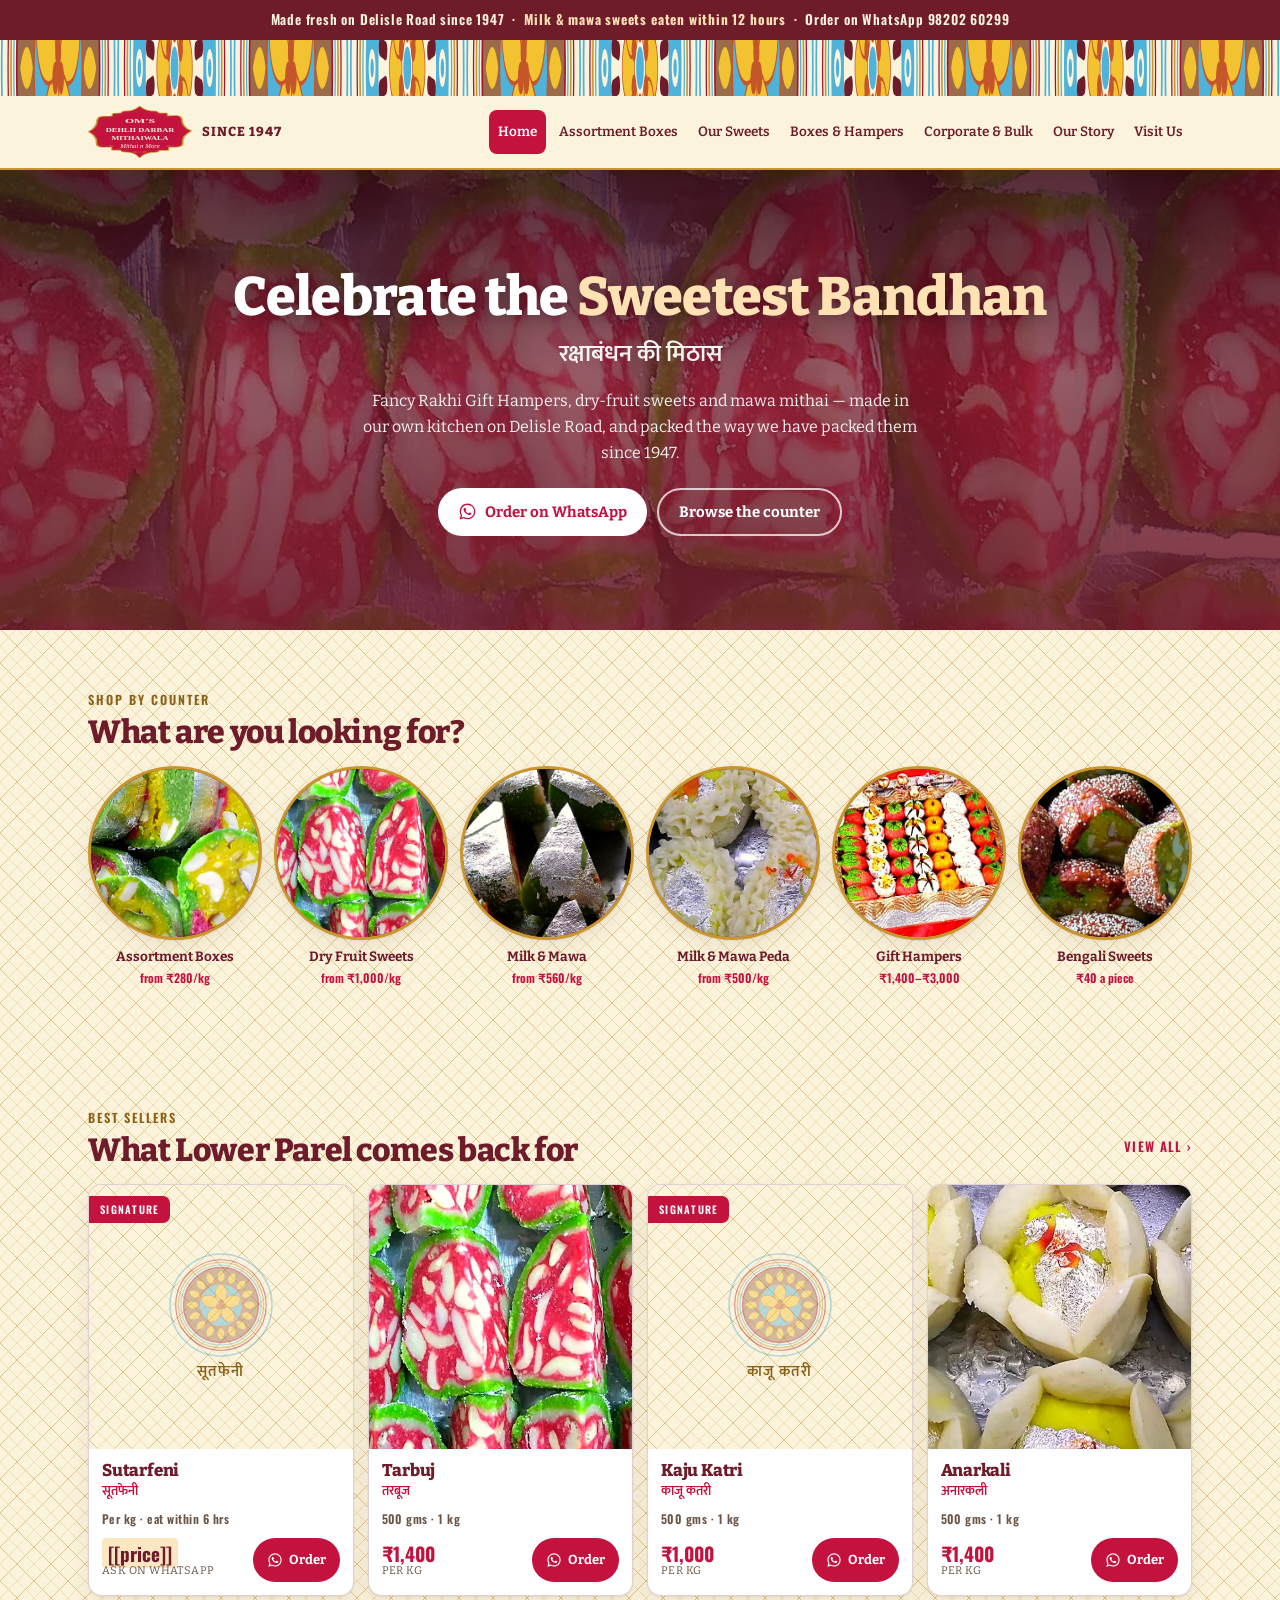
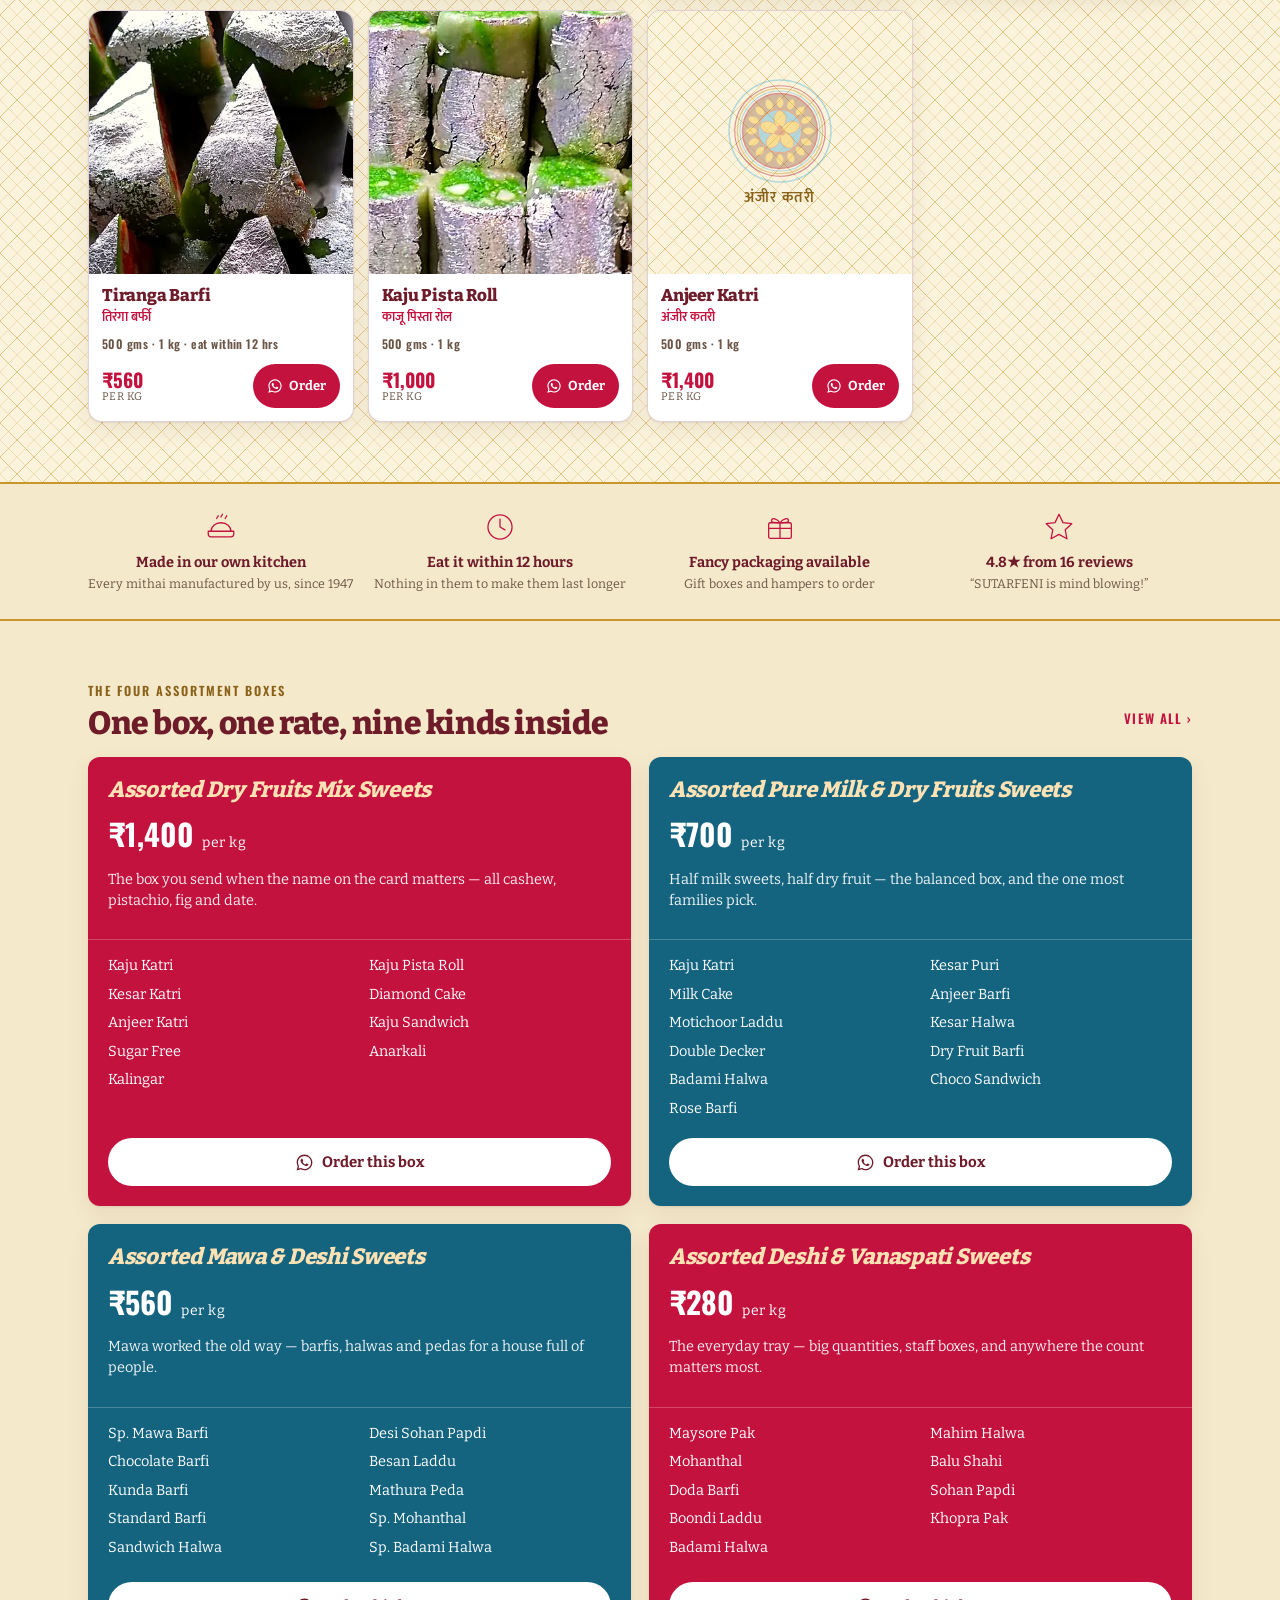
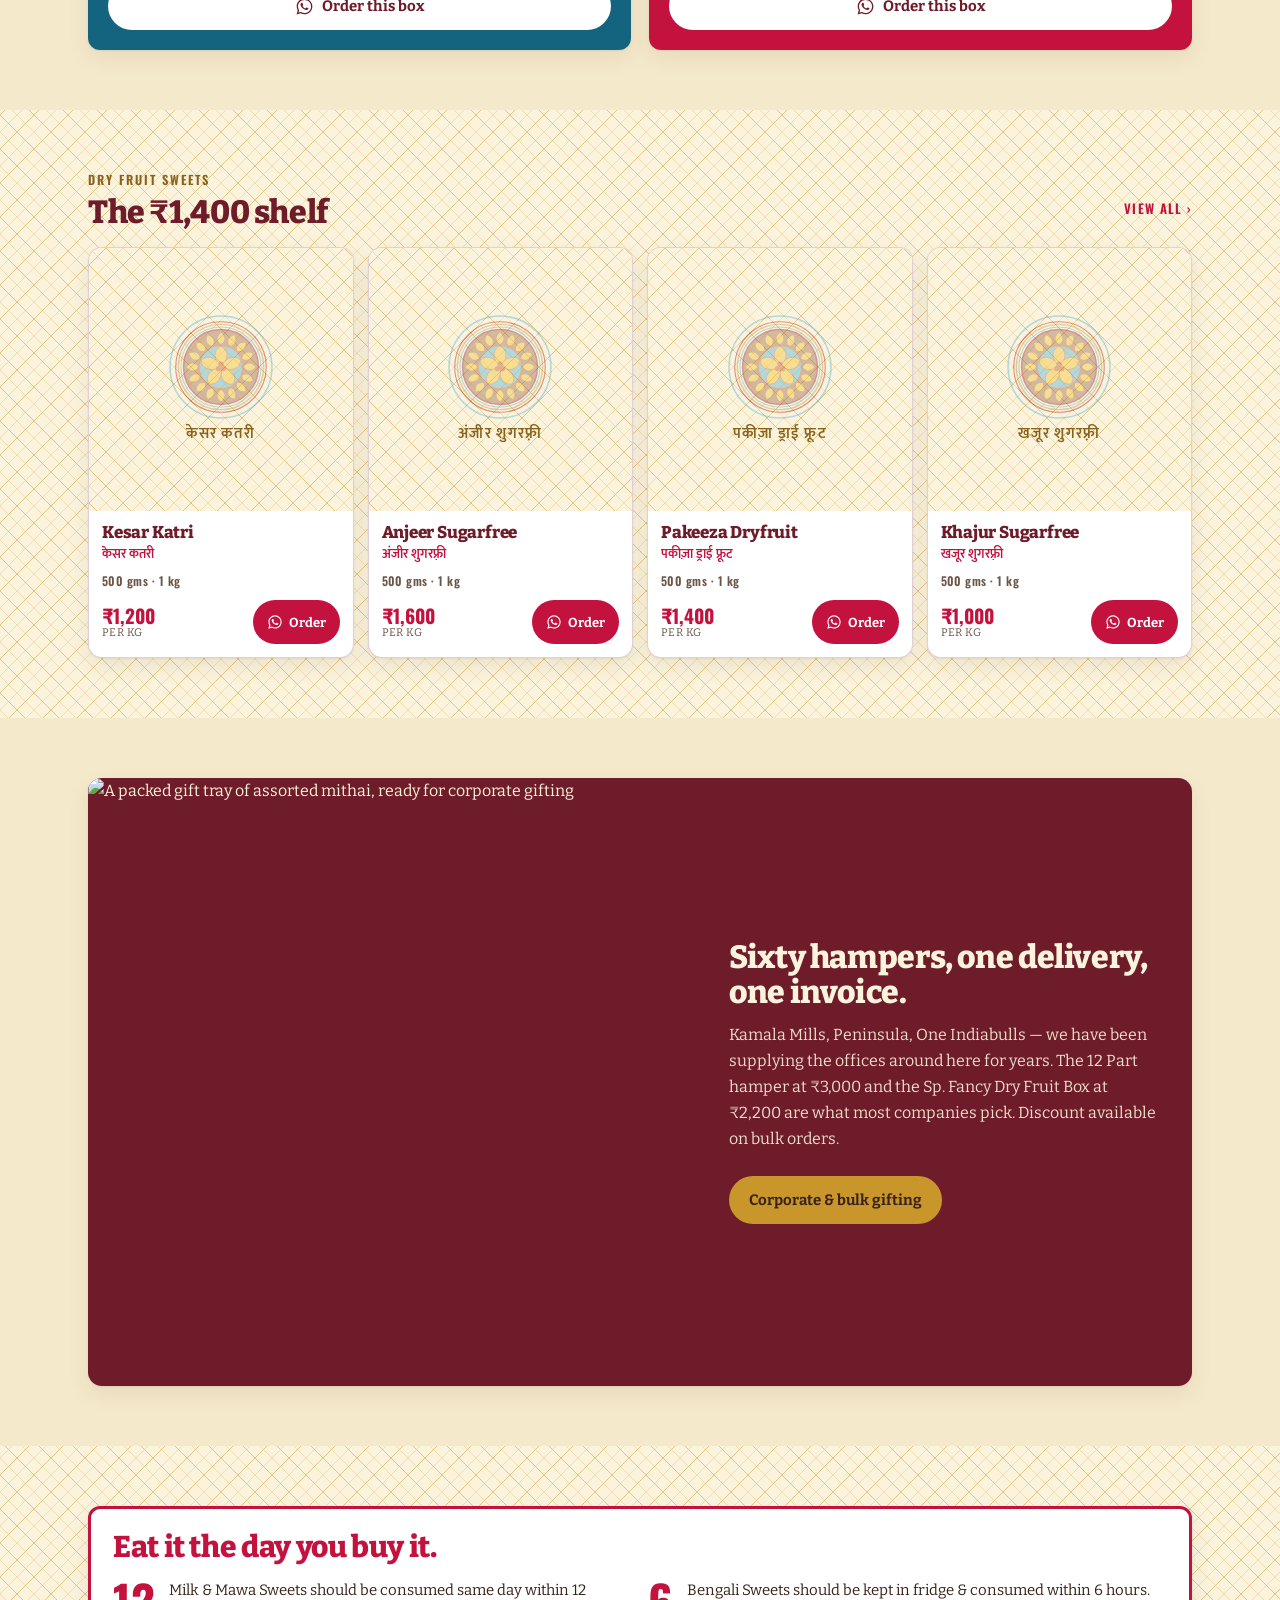
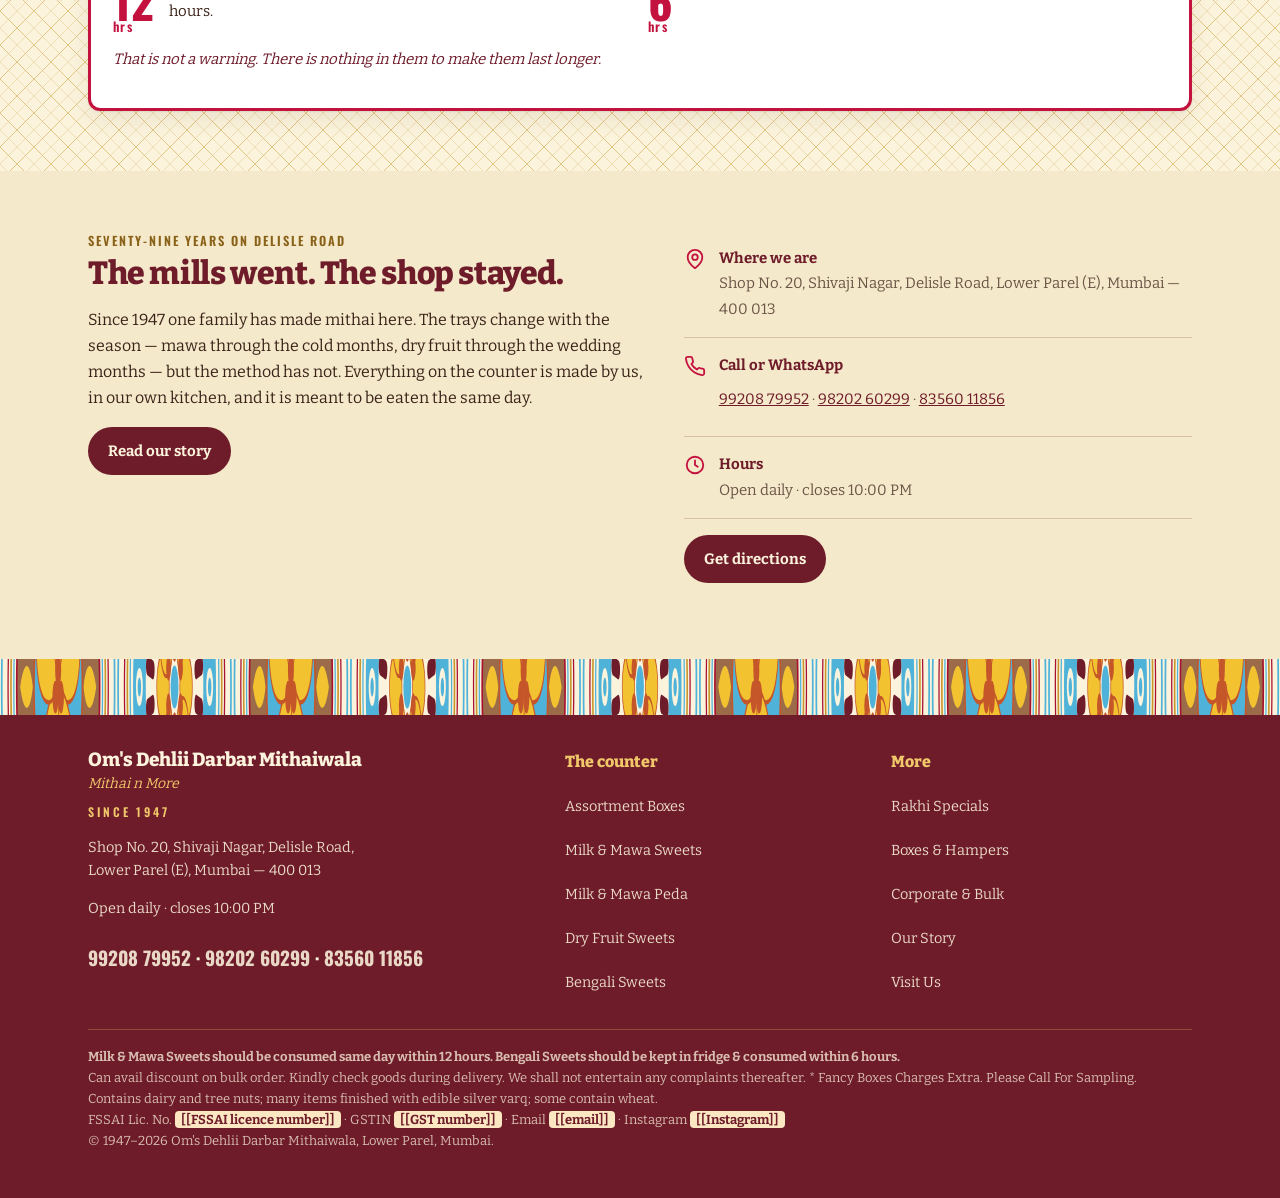
==== index.html @ e4f5b5af "Initial commit" ====
<!DOCTYPE html>
<html lang="en">
<head>
<meta charset="utf-8">
<meta name="viewport" content="width=device-width, initial-scale=1">
<title>Mithai shop in Lower Parel, Mumbai — Om's Dehlii Darbar Mithaiwala, since 1947</title>
<meta name="description" content="Family mithai shop on Delisle Road, Lower Parel since 1947. Dry fruit, milk, bengali and mawa mithais made in-house. Rakhi hampers ₹1,400–₹3,000 and corporate gifting. Order on WhatsApp.">
<link rel="canonical" href="https://REPLACE-WITH-YOUR-DOMAIN/">
<meta name="theme-color" content="#C4123F">
<meta property="og:type" content="website">
<meta property="og:site_name" content="Om's Dehlii Darbar Mithaiwala">
<meta property="og:title" content="Mithai shop in Lower Parel, Mumbai — Om's Dehlii Darbar Mithaiwala, since 1947">
<meta property="og:description" content="Family mithai shop on Delisle Road, Lower Parel since 1947. Dry fruit, milk, bengali and mawa mithais made in-house. Rakhi hampers ₹1,400–₹3,000 and corporate gifting. Order on WhatsApp.">
<meta property="og:url" content="https://REPLACE-WITH-YOUR-DOMAIN/">
<meta property="og:image" content="https://REPLACE-WITH-YOUR-DOMAIN/assets/img/linkcard.jpg">
<meta property="og:image:width" content="1200"><meta property="og:image:height" content="630">
<meta property="og:locale" content="en_IN">
<meta name="twitter:card" content="summary_large_image">
<link rel="preload" as="image" fetchpriority="high" imagesizes="100vw"
 imagesrcset="assets/img/hero-wide-700.webp 700w, assets/img/hero-wide-1000.webp 1000w, assets/img/hero-wide-1400.webp 1400w" href="assets/img/hero-wide-700.webp" type="image/webp">
<link rel="preload" href="assets/fonts/bitter-800.woff2" as="font" type="font/woff2" crossorigin>
<link rel="preload" href="assets/fonts/bitter-400.woff2" as="font" type="font/woff2" crossorigin>
<link rel="preload" href="assets/fonts/oswald-700.woff2" as="font" type="font/woff2" crossorigin>
<link rel="stylesheet" href="assets/css/site.css">
<script src="assets/js/products.js" defer></script>
<script src="assets/js/site.js" defer></script>
<link rel="icon" href="assets/img/logo.svg" type="image/svg+xml">
<script type="application/ld+json">{"@context":"https://schema.org","@type":["Bakery","LocalBusiness","Store"],"name":"Om's Dehlii Darbar Mithaiwala","alternateName":["Om's Dehlii Darbar Mithaiwala","Oms Dehlii Darbar Mithaiwala"],"slogan":"Mithai n More","description":"All varieties of dry fruit, milk, bengali and mawa mithais manufactured by us. We cater to all orders for retail and corporate. Also available all types of dry fruits and farsans and chocolates. Fancy packaging available.","foundingDate":"1947","url":"https://REPLACE-WITH-YOUR-DOMAIN/","telephone":["+919920879952","+919820260299","+918356011856"],"priceRange":"₹₹","currenciesAccepted":"INR","paymentAccepted":"Cash, UPI","servesCuisine":"Indian sweets","address":{"@type":"PostalAddress","streetAddress":"Shop No. 20, Shivaji Nagar, Delisle Road","addressLocality":"Lower Parel (E), Mumbai","addressRegion":"Maharashtra","postalCode":"400013","addressCountry":"IN"},"openingHoursSpecification":[{"@type":"OpeningHoursSpecification","dayOfWeek":["Monday","Tuesday","Wednesday","Thursday","Friday","Saturday","Sunday"],"closes":"22:00"}],"aggregateRating":{"@type":"AggregateRating","ratingValue":"4.8","reviewCount":"16","bestRating":"5"},"hasMap":"https://maps.google.com/?q=Om%27s%20Dehlii%20Darbar%20Mithaiwala%2C%20Shop%20No.%2020%2C%20Shivaji%20Nagar%2C%20Delisle%20Road%2C%20Lower%20Parel%20%28E%29%2C%20Mumbai%20400013"}</script>
</head>
<body>
<a class="skip" href="#main">Skip to content</a>
<div class="announce">Made fresh on Delisle Road since 1947 &nbsp;·&nbsp; <b>Milk &amp; mawa sweets eaten within 12 hours</b> &nbsp;·&nbsp; Order on WhatsApp 98202 60299</div>
<div class="season" id="season-banner" role="region" aria-label="Rakhi season notice"><div class="season-in"><span>Fancy Rakhi Gift Hampers are ready — ₹1,400 to ₹3,000.</span><a href="rakhi.html">See the hampers</a><button class="x" type="button" aria-label="Dismiss this notice">&times;</button></div></div>
<img class="mandala" src="assets/img/mandala.svg" alt="" width="1100" height="56" aria-hidden="true">
<header class="hdr">
  <div class="hdr-in">
    <a class="brand" href="index.html">
      <img src="assets/img/logo.svg" width="104" height="52" alt="Om's Dehlii Darbar Mithaiwala — Mithai n More">
      <span class="since">Since 1947</span>
    </a>
    <button class="navbtn" id="navbtn" aria-expanded="false" aria-controls="nav">Menu</button>
    <nav class="nav" id="nav" aria-label="Main"><ul><li><a href="index.html">Home</a></li><li><a href="rakhi.html" data-season-only>Rakhi Specials</a></li><li><a href="assortments.html">Assortment Boxes</a></li><li><a href="sweets.html">Our Sweets</a></li><li><a href="boxes.html">Boxes &amp; Hampers</a></li><li><a href="corporate.html">Corporate &amp; Bulk</a></li><li><a href="story.html">Our Story</a></li><li><a href="visit.html">Visit Us</a></li></ul></nav>
  </div>
</header>
<main id="main">

<section class="banner">
  <div class="bimg">
    <picture><source type="image/webp" sizes="100vw"
      srcset="assets/img/hero-wide-700.webp 700w, assets/img/hero-wide-1000.webp 1000w, assets/img/hero-wide-1400.webp 1400w">
    <img src="assets/img/hero-wide-700.jpg" sizes="100vw"
         srcset="assets/img/hero-wide-700.jpg 700w, assets/img/hero-wide-1000.jpg 1000w, assets/img/hero-wide-1400.jpg 1400w"
         width="1400" height="650" fetchpriority="high" decoding="async"
         alt="Tarbuj — dry-fruit sweet cut like a watermelon slice, green rind and rose-red centre set with almond slivers"></picture>
  </div>
  <div class="bin">
    <p class="eyebrow" data-season-only>Rakshabandhan &middot; 28 August 2026</p>
    <h1>Celebrate the <em>Sweetest Bandhan</em></h1>
    <p class="dv">रक्षाबंधन की मिठास</p>
    <p>Fancy Rakhi Gift Hampers, dry-fruit sweets and mawa mithai — made in our own kitchen
       on Delisle Road, and packed the way we have packed them since 1947.</p>
    <div class="pricetag" data-season-only>Hampers ₹1,400 &nbsp;·&nbsp; ₹2,100 &nbsp;·&nbsp; ₹2,500 &nbsp;·&nbsp; ₹3,000</div>
    <div class="bcta">
      <a class="btn btn-wa" data-href="wa" href="#"><svg viewBox="0 0 24 24" fill="currentColor" aria-hidden="true"><path d="M12.04 2C6.58 2 2.13 6.45 2.13 11.91c0 1.75.46 3.45 1.32 4.95L2 22l5.25-1.38a9.9 9.9 0 0 0 4.79 1.22c5.46 0 9.9-4.45 9.9-9.91 0-2.65-1.03-5.14-2.9-7.01A9.82 9.82 0 0 0 12.04 2Zm0 18.15a8.2 8.2 0 0 1-4.2-1.15l-.3-.18-3.12.82.83-3.04-.2-.31a8.18 8.18 0 0 1-1.26-4.38c0-4.54 3.7-8.23 8.25-8.23 2.2 0 4.27.86 5.83 2.42a8.17 8.17 0 0 1 2.41 5.82c0 4.54-3.69 8.23-8.24 8.23Zm4.52-6.16c-.25-.12-1.47-.72-1.69-.81-.23-.08-.39-.12-.56.13-.16.24-.64.8-.78.97-.15.16-.29.18-.54.06-.25-.13-1.05-.39-2-1.23-.74-.66-1.24-1.47-1.38-1.72-.15-.25-.02-.38.11-.5.11-.11.25-.29.37-.44.12-.15.16-.25.25-.42.08-.16.04-.31-.02-.43-.06-.12-.56-1.34-.76-1.84-.2-.48-.4-.42-.56-.42h-.47c-.16 0-.43.06-.65.31-.22.25-.85.83-.85 2.03s.87 2.35.99 2.51c.12.16 1.71 2.61 4.15 3.66.58.25 1.03.4 1.39.51.58.19 1.11.16 1.53.1.47-.07 1.47-.6 1.67-1.18.21-.58.21-1.07.15-1.18-.06-.1-.22-.16-.47-.28Z"/></svg>Order on WhatsApp</a>
      <a class="btn btn-ghost" href="rakhi.html" data-season-only>See Rakhi hampers</a>
      <a class="btn btn-ghost" href="sweets.html">Browse the counter</a>
    </div>
  </div>
</section>

<section class="sec">
  <div class="wrap">
    <div class="rowhead"><div><div class="sub">Shop by counter</div><h2>What are you looking for?</h2></div></div>
    <div class="cats" id="cattiles"></div>
  </div>
</section>

<section class="sec tint" data-season-only>
  <div class="wrap">
    <div class="ribbon"><span>FANCY RAKHI GIFT HAMPERS &middot; 28 AUGUST 2026</span></div>
    <div data-hampers></div>
  </div>
</section>

<section class="sec">
  <div class="wrap">
    <div class="rowhead">
      <div><div class="sub">Best sellers</div><h2>What Lower Parel comes back for</h2></div>
      <a class="viewall" href="sweets.html">View all &rsaquo;</a>
    </div>
    <div class="pgrid" id="bestsellers"></div>
  </div>
</section>

<section class="trustbar">
  <div class="tin">
    <div class="tb"><svg viewBox="0 0 48 48"><path d="M10 30c0-7 6-12 14-12s14 5 14 12"/><path d="M6 30h36v4a4 4 0 0 1-4 4H10a4 4 0 0 1-4-4z"/><path d="M18 12c0-2 2-2 2-4M24 10c0-2 2-2 2-4M30 12c0-2 2-2 2-4"/></svg>
      <b>Made in our own kitchen</b><span>Every mithai manufactured by us, since 1947</span></div>
    <div class="tb"><svg viewBox="0 0 48 48"><circle cx="24" cy="24" r="17"/><path d="M24 13v11l7 4"/></svg>
      <b>Eat it within 12 hours</b><span>Nothing in them to make them last longer</span></div>
    <div class="tb"><svg viewBox="0 0 48 48"><rect x="8" y="18" width="32" height="22" rx="2"/><path d="M8 26h32M24 18v22"/><path d="M24 18c-4-6-12-8-12-3 0 3 6 3 12 3zM24 18c4-6 12-8 12-3 0 3-6 3-12 3z"/></svg>
      <b>Fancy packaging available</b><span>Gift boxes and hampers to order</span></div>
    <div class="tb"><svg viewBox="0 0 48 48"><path d="M24 6l5.6 11.8 12.4 1.6-9.2 8.6 2.4 12.6L24 34.4 12.8 40.6l2.4-12.6L6 19.4l12.4-1.6z"/></svg>
      <b>4.8&#9733; from 16 reviews</b><span>&ldquo;SUTARFENI is mind blowing!&rdquo;</span></div>
  </div>
</section>

<section class="sec tint">
  <div class="wrap">
    <div class="rowhead">
      <div><div class="sub">The four assortment boxes</div><h2>One box, one rate, nine kinds inside</h2></div>
      <a class="viewall" href="assortments.html">View all &rsaquo;</a>
    </div>
    <div class="bands" data-bands></div>
  </div>
</section>

<section class="sec">
  <div class="wrap">
    <div class="rowhead">
      <div><div class="sub">Dry fruit sweets</div><h2>The ₹1,400 shelf</h2></div>
      <a class="viewall" href="sweets.html">View all &rsaquo;</a>
    </div>
    <div class="pgrid" id="row-dryfruit"></div>
  </div>
</section>

<section class="sec tint">
  <div class="wrap">
    <div class="promo">
      <div class="pimg"><picture><source type="image/webp" srcset="assets/img/assorted-hamper-800.webp">
        <img src="assets/img/assorted-hamper-800.jpg" width="800" height="800" loading="lazy" decoding="async"
             alt="A packed gift tray of assorted mithai, ready for corporate gifting"></picture></div>
      <div class="ptxt">
        <h2>Sixty hampers, one delivery, one invoice.</h2>
        <p>Kamala Mills, Peninsula, One Indiabulls — we have been supplying the offices around here for years.
           The 12 Part hamper at ₹3,000 and the Sp. Fancy Dry Fruit Box at ₹2,200 are what most companies pick.
           Discount available on bulk orders.</p>
        <a class="btn" href="corporate.html">Corporate &amp; bulk gifting</a>
      </div>
    </div>
  </div>
</section>

<section class="sec"><div class="wrap"><div class="fresh">
  <h2>Eat it the day you buy it.</h2>
  <div class="fg">
    <div class="fcard"><b>12<span>hrs</span></b><span>Milk &amp; Mawa Sweets should be consumed same day within 12 hours.</span></div>
    <div class="fcard"><b>6<span>hrs</span></b><span>Bengali Sweets should be kept in fridge &amp; consumed within 6 hours.</span></div>
  </div>
  <p class="fnote">That is not a warning. There is nothing in them to make them last longer.</p>
</div></div></section>

<section class="sec tint">
  <div class="wrap two">
    <div>
      <div class="rowhead"><div><div class="sub">Seventy-nine years on Delisle Road</div><h2>The mills went. The shop stayed.</h2></div></div>
      <p>Since 1947 one family has made mithai here. The trays change with the season — mawa through the cold
         months, dry fruit through the wedding months — but the method has not. Everything on the counter is
         made by us, in our own kitchen, and it is meant to be eaten the same day.</p>
      <p><a class="btn btn-solid" href="story.html">Read our story</a></p>
    </div>
    <div>
      <ul class="infolist">
        <li><svg viewBox="0 0 24 24" fill="none" stroke="currentColor" stroke-width="2" stroke-linecap="round" stroke-linejoin="round" aria-hidden="true"><path d="M20 10c0 6-8 12-8 12S4 16 4 10a8 8 0 1 1 16 0Z"/><circle cx="12" cy="10" r="3"/></svg><div><b>Where we are</b><span data-shop="shop-address"></span></div></li>
        <li><svg viewBox="0 0 24 24" fill="none" stroke="currentColor" stroke-width="2" stroke-linecap="round" stroke-linejoin="round" aria-hidden="true"><path d="M22 16.9v3a2 2 0 0 1-2.2 2 19.8 19.8 0 0 1-8.6-3.1 19.5 19.5 0 0 1-6-6A19.8 19.8 0 0 1 2.1 4.2 2 2 0 0 1 4.1 2h3a2 2 0 0 1 2 1.7c.1 1 .4 1.9.7 2.8a2 2 0 0 1-.5 2.1L8.1 9.9a16 16 0 0 0 6 6l1.3-1.3a2 2 0 0 1 2.1-.4c.9.3 1.8.6 2.8.7a2 2 0 0 1 1.7 2Z"/></svg><div><b>Call or WhatsApp</b><span data-phones></span></div></li>
        <li><svg viewBox="0 0 24 24" fill="none" stroke="currentColor" stroke-width="2" stroke-linecap="round" stroke-linejoin="round" aria-hidden="true"><circle cx="12" cy="12" r="9"/><path d="M12 7v5l3 2"/></svg><div><b>Hours</b><span data-shop="shop-hours"></span></div></li>
      </ul>
      <p style="margin-top:16px"><a class="btn btn-solid" data-href="maps" href="#" rel="noopener">Get directions</a></p>
    </div>
  </div>
</section>

</main>
<img class="mandala" src="assets/img/mandala.svg" alt="" width="1100" height="56" aria-hidden="true">
<footer class="ftr">
  <div class="wrap inner">
    <div class="cols">
      <div>
        <div class="lock">Om's Dehlii Darbar Mithaiwala</div>
        <div class="tag">Mithai n More</div>
        <div class="since">Since 1947</div>
        <p style="margin-top:14px">Shop No. 20, Shivaji Nagar, Delisle Road,<br>Lower Parel (E), Mumbai — 400 013</p>
        <p>Open daily · closes 10:00 PM</p>
        <div class="nums" data-phones></div>
      </div>
      <div>
        <h4>The counter</h4>
        <ul>
          <li><a href="assortments.html">Assortment Boxes</a></li>
          <li><a href="sweets.html">Milk &amp; Mawa Sweets</a></li>
          <li><a href="sweets.html">Milk &amp; Mawa Peda</a></li>
          <li><a href="sweets.html">Dry Fruit Sweets</a></li>
          <li><a href="sweets.html">Bengali Sweets</a></li>
        </ul>
      </div>
      <div>
        <h4>More</h4>
        <ul>
          <li><a href="rakhi.html">Rakhi Specials</a></li>
          <li><a href="boxes.html">Boxes &amp; Hampers</a></li>
          <li><a href="corporate.html">Corporate &amp; Bulk</a></li>
          <li><a href="story.html">Our Story</a></li>
          <li><a href="visit.html">Visit Us</a></li>
        </ul>
      </div>
    </div>
    <p class="fine">
      <b>Milk &amp; Mawa Sweets should be consumed same day within 12 hours. Bengali Sweets should be kept in
      fridge &amp; consumed within 6 hours.</b><br>
      Can avail discount on bulk order. Kindly check goods during delivery. We shall not entertain any complaints
      thereafter. * Fancy Boxes Charges Extra. Please Call For Sampling.<br>
      Contains dairy and tree nuts; many items finished with edible silver varq; some contain wheat.<br>
      FSSAI Lic. No. <span data-ph="fssai"></span> · GSTIN <span data-ph="gst"></span> ·
      Email <span data-ph="email"></span> · Instagram <span data-ph="instagram"></span><br>
      © 1947–2026 Om's Dehlii Darbar Mithaiwala, Lower Parel, Mumbai.
    </p>
  </div>
</footer>
<nav class="actionbar" aria-label="Quick actions">
  <a class="wa" data-href="wa" href="#"><svg viewBox="0 0 24 24" fill="currentColor" aria-hidden="true"><path d="M12.04 2C6.58 2 2.13 6.45 2.13 11.91c0 1.75.46 3.45 1.32 4.95L2 22l5.25-1.38a9.9 9.9 0 0 0 4.79 1.22c5.46 0 9.9-4.45 9.9-9.91 0-2.65-1.03-5.14-2.9-7.01A9.82 9.82 0 0 0 12.04 2Zm0 18.15a8.2 8.2 0 0 1-4.2-1.15l-.3-.18-3.12.82.83-3.04-.2-.31a8.18 8.18 0 0 1-1.26-4.38c0-4.54 3.7-8.23 8.25-8.23 2.2 0 4.27.86 5.83 2.42a8.17 8.17 0 0 1 2.41 5.82c0 4.54-3.69 8.23-8.24 8.23Zm4.52-6.16c-.25-.12-1.47-.72-1.69-.81-.23-.08-.39-.12-.56.13-.16.24-.64.8-.78.97-.15.16-.29.18-.54.06-.25-.13-1.05-.39-2-1.23-.74-.66-1.24-1.47-1.38-1.72-.15-.25-.02-.38.11-.5.11-.11.25-.29.37-.44.12-.15.16-.25.25-.42.08-.16.04-.31-.02-.43-.06-.12-.56-1.34-.76-1.84-.2-.48-.4-.42-.56-.42h-.47c-.16 0-.43.06-.65.31-.22.25-.85.83-.85 2.03s.87 2.35.99 2.51c.12.16 1.71 2.61 4.15 3.66.58.25 1.03.4 1.39.51.58.19 1.11.16 1.53.1.47-.07 1.47-.6 1.67-1.18.21-.58.21-1.07.15-1.18-.06-.1-.22-.16-.47-.28Z"/></svg>WhatsApp</a>
  <a data-href="tel" href="#"><svg viewBox="0 0 24 24" fill="none" stroke="currentColor" stroke-width="2" stroke-linecap="round" stroke-linejoin="round" aria-hidden="true"><path d="M22 16.9v3a2 2 0 0 1-2.2 2 19.8 19.8 0 0 1-8.6-3.1 19.5 19.5 0 0 1-6-6A19.8 19.8 0 0 1 2.1 4.2 2 2 0 0 1 4.1 2h3a2 2 0 0 1 2 1.7c.1 1 .4 1.9.7 2.8a2 2 0 0 1-.5 2.1L8.1 9.9a16 16 0 0 0 6 6l1.3-1.3a2 2 0 0 1 2.1-.4c.9.3 1.8.6 2.8.7a2 2 0 0 1 1.7 2Z"/></svg>Call</a>
  <a data-href="maps" href="#" rel="noopener"><svg viewBox="0 0 24 24" fill="none" stroke="currentColor" stroke-width="2" stroke-linecap="round" stroke-linejoin="round" aria-hidden="true"><path d="M20 10c0 6-8 12-8 12S4 16 4 10a8 8 0 1 1 16 0Z"/><circle cx="12" cy="10" r="3"/></svg>Directions</a>
</nav>
</body>
</html>
---- assets/css/site.css ----
/* ==========================================================================
   OM'S DEHLII DARBAR MITHAIWALA — site styles
   Same system as the printed menu: mandala band, crimson/teal blocks, olive
   price column, orange ribbon, cream canvas with a gold diamond lattice.

   COLOUR NOTE. The printed menu's colours do not all clear WCAG AA on screen.
   Four are darkened here, and only here. Measured against cream #FBF3DC:
       teal   #1B7FA8 -> #146480   was 4.08:1, now 5.99:1
       olive  #7E7233 -> #6E632C   was 4.37:1, now 5.44:1  (gradient foot #4F471E, 8.42:1)
       orange #E8622A -> #B34518   was 3.05:1, now 5.01:1
       gold   #C9962C is never used behind cream text (2.40:1). It is ornament
              only; gold-coloured TEXT on cream uses --gold-ink #8A6119 (4.83:1).
   ========================================================================== */

/* ---------- FONTS (self-hosted; -x files are latin-ext, which carry ₹) ---------- */
@font-face{font-family:'Bitter';src:url(../fonts/bitter-400.woff2) format('woff2');font-weight:400;font-display:swap;
  unicode-range:U+0000-00FF,U+0131,U+0152-0153,U+02BB-02BC,U+02C6,U+02DA,U+02DC,U+2000-206F,U+2074,U+20AC,U+2122,U+2212}
@font-face{font-family:'Bitter';src:url(../fonts/bitter-600.woff2) format('woff2');font-weight:600;font-display:swap;
  unicode-range:U+0000-00FF,U+0131,U+0152-0153,U+02BB-02BC,U+02C6,U+02DA,U+02DC,U+2000-206F,U+2074,U+20AC,U+2122,U+2212}
@font-face{font-family:'Bitter';src:url(../fonts/bitter-700.woff2) format('woff2');font-weight:700;font-display:swap;
  unicode-range:U+0000-00FF,U+0131,U+0152-0153,U+02BB-02BC,U+02C6,U+02DA,U+02DC,U+2000-206F,U+2074,U+20AC,U+2122,U+2212}
@font-face{font-family:'Bitter';src:url(../fonts/bitter-800.woff2) format('woff2');font-weight:800;font-display:swap;
  unicode-range:U+0000-00FF,U+0131,U+0152-0153,U+02BB-02BC,U+02C6,U+02DA,U+02DC,U+2000-206F,U+2074,U+20AC,U+2122,U+2212}
@font-face{font-family:'Bitter';src:url(../fonts/bitter-x400.woff2) format('woff2');font-weight:400;font-display:swap;
  unicode-range:U+0100-02BA,U+1E00-1E9F,U+20A0-20C0,U+2C60-2C7F,U+A720-A7FF}
@font-face{font-family:'Bitter';src:url(../fonts/bitter-x700.woff2) format('woff2');font-weight:700;font-display:swap;
  unicode-range:U+0100-02BA,U+1E00-1E9F,U+20A0-20C0,U+2C60-2C7F,U+A720-A7FF}
@font-face{font-family:'Bitter';src:url(../fonts/bitter-x800.woff2) format('woff2');font-weight:800;font-display:swap;
  unicode-range:U+0100-02BA,U+1E00-1E9F,U+20A0-20C0,U+2C60-2C7F,U+A720-A7FF}
@font-face{font-family:'Oswald';src:url(../fonts/oswald-600.woff2) format('woff2');font-weight:600;font-display:swap;
  unicode-range:U+0000-00FF,U+2000-206F}
@font-face{font-family:'Oswald';src:url(../fonts/oswald-700.woff2) format('woff2');font-weight:700;font-display:swap;
  unicode-range:U+0000-00FF,U+2000-206F}
@font-face{font-family:'Oswald';src:url(../fonts/oswald-x700.woff2) format('woff2');font-weight:700;font-display:swap;
  unicode-range:U+0100-02BA,U+1E00-1E9F,U+20A0-20C0,U+2C60-2C7F,U+A720-A7FF}
@font-face{font-family:'Mukta';src:url(../fonts/mukta-dev-600.woff2) format('woff2');font-weight:600;font-display:swap;
  unicode-range:U+0900-097F,U+1CD0-1CF9,U+200C-200D,U+20A8,U+20B9,U+25CC,U+A830-A839,U+A8E0-A8FF}
@font-face{font-family:'Mukta';src:url(../fonts/mukta-lat-600.woff2) format('woff2');font-weight:600;font-display:swap;
  unicode-range:U+0000-00FF,U+2000-206F}

/* ---------- TOKENS ---------- */
:root{
  --crimson:#C4123F;      /* cream on this = 5.41:1 */
  --crimson-d:#A50E34;
  --teal:#146480;         /* darkened for screen — 5.99:1 */
  --olive:#6E632C;        /* darkened for screen — 5.44:1 */
  --olive2:#4F471E;       /* gradient foot      — 8.42:1 */
  --orange:#B34518;       /* darkened for screen — 5.01:1 */
  --orange-print:#E8622A; /* the true brand orange, ornament use only */
  --purple:#7A2E6E;       /* cream on this = 7.76:1 */
  --cream:#FBF3DC;
  --cream-2:#F5E9CB;
  --gold:#C9962C;         /* ORNAMENT ONLY — never behind cream text */
  --gold-ink:#8A6119;     /* gold-family text on cream — 4.83:1 */
  --maroon:#6E1B2A;       /* on cream = 10.23:1 */
  --ink:#3A2318;          /* body text on cream */
  --muted:#6B5647;
  --line:rgba(110,27,42,.20);
  --radius:12px;
  --shadow:0 1px 2px rgba(58,35,24,.07),0 8px 22px rgba(58,35,24,.08);
  --wrap:1140px;
  --bar:64px;
}

*,*::before,*::after{box-sizing:border-box}
html{-webkit-text-size-adjust:100%}
body{
  margin:0;color:var(--ink);
  background:var(--cream) url(../img/lattice.svg) repeat;background-size:34px 34px;
  font:400 16px/1.62 'Bitter',Georgia,'Times New Roman',serif;
  overflow-wrap:break-word;
}
img{max-width:100%;height:auto;display:block}
a{color:var(--maroon)}
h1,h2,h3{font-family:'Bitter',Georgia,serif;font-weight:800;line-height:1.1;margin:0;letter-spacing:-.012em}
p{margin:0 0 1em}
.dv{font-family:'Mukta',sans-serif;font-weight:600}
.cond{font-family:'Oswald',sans-serif;font-weight:700;letter-spacing:.01em}
.wrap{width:100%;max-width:var(--wrap);margin:0 auto;padding:0 18px}
.sr-only{position:absolute;width:1px;height:1px;padding:0;margin:-1px;overflow:hidden;clip:rect(0 0 0 0);white-space:nowrap;border:0}
:focus-visible{outline:3px solid var(--gold-ink);outline-offset:3px;border-radius:4px}
.skip{position:absolute;left:-9999px;top:0;background:var(--crimson);color:#fff;padding:12px 18px;z-index:300}
.skip:focus{left:8px;top:8px}

/* ---------- MANDALA BAND — the shop's signature element ---------- */
.mandala{display:block;width:100%;height:38px;object-fit:cover;object-position:center}
.mandala.tall{height:58px}

/* ---------- HEADER ---------- */
.hdr{background:var(--cream);border-bottom:2px solid var(--gold);position:relative;z-index:60}
.hdr a{text-decoration:none}
.hdr-in{display:flex;align-items:center;justify-content:space-between;gap:14px;padding:10px 18px;max-width:var(--wrap);margin:0 auto}
.brand{display:flex;align-items:center;gap:10px;min-width:0;min-height:44px}
.brand img{width:104px;height:52px;flex:0 0 104px}
@media (min-width:900px) and (max-width:1180px){.brand img{width:84px;height:42px;flex:0 0 84px}.brand .since{font-size:11px}}
.brand .since{font-family:'Bitter',serif;font-weight:800;font-size:13px;color:var(--maroon);
  letter-spacing:.08em;text-transform:uppercase;white-space:nowrap}
.navbtn{background:var(--crimson);border:0;color:#fff;border-radius:9px;min-width:44px;min-height:44px;
  display:inline-flex;align-items:center;justify-content:center;padding:0 14px;cursor:pointer;
  font:700 12px/1 'Oswald',sans-serif;letter-spacing:.14em;text-transform:uppercase}
.nav{display:none;background:var(--maroon)}
.nav.open{display:block}
.nav ul{list-style:none;margin:0 auto;padding:4px 0 10px;max-width:var(--wrap)}
.nav a{display:block;padding:13px 18px;font-weight:600;font-size:15px;color:var(--cream);
  border-bottom:1px solid rgba(251,243,220,.10)}
.nav a[aria-current="page"]{color:#F0C86A}

/* ---------- SEASON BANNER ---------- */
.season{background:var(--crimson);color:#fff;font-size:14.5px;position:relative;z-index:55}
.season-in{display:flex;align-items:center;gap:4px 12px;padding:4px 46px 4px 18px;max-width:var(--wrap);
  margin:0 auto;flex-wrap:wrap;min-height:52px}
.season a{color:#FFE2B4;font-weight:700;text-decoration:underline;text-underline-offset:3px;
  display:inline-flex;align-items:center;min-height:44px}      /* #FFE2B4 on crimson = 5.03:1 */
.season .x{position:absolute;right:6px;top:50%;transform:translateY(-50%);background:none;border:0;
  color:#fff;width:44px;height:44px;font-size:22px;cursor:pointer;border-radius:8px;line-height:1}

/* ---------- BUTTONS ---------- */
.btn{display:inline-flex;align-items:center;justify-content:center;gap:8px;min-height:48px;padding:12px 20px;
  border-radius:999px;font:700 15px/1.2 'Bitter',serif;text-decoration:none;border:0;cursor:pointer;text-align:center}
.btn svg{width:19px;height:19px;flex:0 0 19px}
.btn-wa{background:var(--crimson);color:#fff}            /* 6.86:1 */
.btn-wa:hover{background:var(--crimson-d)}
.btn-solid{background:var(--maroon);color:var(--cream)}  /* 10.23:1 */
.btn-ghost{background:transparent;color:var(--maroon);border:2px solid var(--maroon)}
.btn-block{display:flex;width:100%}

/* ---------- ORANGE RIBBON (arrow-ended, as printed) ---------- */
.ribbon{margin:0 0 22px;height:52px;display:flex;align-items:center}
.ribbon span{display:flex;align-items:center;height:52px;background:var(--orange);color:#fff;
  font-family:'Oswald',sans-serif;font-weight:700;font-size:clamp(13px,3.2vw,21px);letter-spacing:.04em;
  padding:0 30px 0 20px;width:100%;
  clip-path:polygon(0 0,calc(100% - 24px) 0,100% 50%,calc(100% - 24px) 100%,0 100%)}

/* ---------- HERO ---------- */
.hero{background:var(--crimson);color:#fff;padding:30px 0 34px;position:relative;overflow:hidden}
.hero::after{content:"";position:absolute;inset:0;background:url(../img/lattice-light.svg) repeat;
  background-size:34px 34px;opacity:.30;pointer-events:none}
.hero>*{position:relative;z-index:1}
.hero .eyebrow{font-family:'Oswald',sans-serif;font-size:12px;letter-spacing:.26em;text-transform:uppercase;
  color:#FFE2B4;font-weight:600}
.hero h1{font-size:clamp(29px,7.6vw,52px);color:#fff;margin:10px 0 0}
.hero h1 em{font-style:normal;color:#FFE2B4}
.hero .dv{font-size:clamp(17px,4.4vw,24px);color:rgba(255,255,255,.92);margin-top:8px}
.hero p{color:rgba(255,255,255,.93);margin-top:12px;font-size:16px;max-width:48ch}
.hero-cta{display:flex;flex-wrap:wrap;gap:10px;margin-top:20px}
.hero .btn-wa{background:#fff;color:var(--crimson)}
.hero .btn-ghost{color:#fff;border-color:rgba(255,255,255,.7)}
.hero-img{margin-top:22px;border-radius:var(--radius);overflow:hidden;border:3px solid var(--gold)}
/* the box exists before the file decodes, so nothing below it moves */
.hero-img picture{display:block;aspect-ratio:16/9}
.hero-img img{width:100%;height:100%;aspect-ratio:16/9;object-fit:cover}

/* ---------- SECTIONS ---------- */
.sec{padding:40px 0}
.sec-head{margin-bottom:20px}
.sec-head .eyebrow{font-family:'Oswald',sans-serif;font-size:12px;letter-spacing:.24em;text-transform:uppercase;
  color:var(--gold-ink);font-weight:600}
.sec-head h2{font-size:clamp(24px,5.6vw,36px);color:var(--maroon);margin-top:8px}
.sec-head .dv{color:var(--crimson);font-size:16px;margin-top:4px}
.sec-head p{color:var(--muted);margin-top:10px;max-width:62ch}
.sec.tint{background:var(--cream-2)}
.sec.dark{background:var(--maroon);color:var(--cream)}
.sec.dark h2,.sec.dark .sec-head h2{color:var(--cream)}
.sec.dark .sec-head .eyebrow{color:#F0C86A}
.sec.dark p{color:rgba(251,243,220,.88)}

/* ---------- CARDS ---------- */
.grid{display:grid;gap:16px;grid-template-columns:1fr}
.card{background:#fff;border:1px solid var(--line);border-radius:var(--radius);overflow:hidden;
  display:flex;flex-direction:column;box-shadow:var(--shadow)}
.card .ph{aspect-ratio:4/3;background:var(--maroon);position:relative;overflow:hidden}
.card .ph img{width:100%;height:100%;object-fit:cover}
.card .noimg{position:absolute;inset:0;display:flex;flex-direction:column;align-items:center;justify-content:center;
  gap:8px;color:#F0C86A;text-align:center;font-family:'Oswald',sans-serif;font-size:11px;letter-spacing:.14em;
  text-transform:uppercase;font-weight:600;padding:14px}
.card .noimg svg{width:28px;height:28px;opacity:.9}
.card .bd{padding:15px 15px 0;flex:1}
.card h3{font-size:19px;color:var(--maroon)}
.card .deva{font-family:'Mukta',sans-serif;font-weight:600;font-size:14px;color:var(--crimson);margin-top:2px}
.card .desc{font-size:14.5px;color:var(--muted);margin:9px 0 0;line-height:1.5}
.card .meta{display:flex;flex-wrap:wrap;gap:6px;margin-top:11px}
.chip{font-family:'Oswald',sans-serif;font-size:11px;letter-spacing:.05em;font-weight:600;text-transform:uppercase;
  padding:5px 9px;border-radius:999px;background:var(--cream-2);color:var(--maroon);border:1px solid var(--line)}
.chip.nuts{background:#F7E6CE;color:#7A4310;border-color:#E4C79B}   /* 5.66:1 */
.chip.dairy{background:#DCEAF0;color:#124E64;border-color:#B4D2DE}  /* 6.31:1 */
.chip.varq{background:#EDE7DA;color:#4F4634;border-color:#D5CBB4}   /* 7.72:1 */
.chip.wheat{background:#F0E8D3;color:#5A4A22;border-color:#D9CBA6}  /* 7.06:1 */
.chip.fresh{background:var(--crimson);color:#fff;border-color:var(--crimson)}
.card .foot{padding:13px 15px 15px;margin-top:12px;border-top:1px dashed var(--line);
  display:flex;align-items:center;justify-content:space-between;gap:10px;flex-wrap:wrap}
.price{font-family:'Oswald',sans-serif;font-weight:700;font-size:22px;color:var(--crimson);line-height:1.1}
.price .u{display:block;font-family:'Bitter',serif;font-weight:400;font-size:11.5px;letter-spacing:.06em;
  text-transform:uppercase;color:var(--muted);margin-top:3px}
.card .foot .btn{padding:11px 15px;font-size:14px;min-height:44px}
.flag{position:absolute;left:0;top:12px;background:var(--gold);color:#3A2318;font-family:'Oswald',sans-serif;
  font-size:11px;font-weight:600;letter-spacing:.12em;text-transform:uppercase;padding:6px 12px;
  border-radius:0 8px 8px 0;z-index:2}                             /* #3A2318 on gold = 7.19:1 */

/* ---------- ASSORTMENT BAND CARDS (crimson / teal, as the menu) ---------- */
.bands{display:grid;gap:18px;grid-template-columns:1fr}
.band{border-radius:var(--radius);overflow:hidden;color:#fff;box-shadow:var(--shadow);display:flex;flex-direction:column}
.band.c0,.band.c3{background:var(--crimson)}
.band.c1,.band.c2{background:var(--teal)}
.band .bh{padding:20px 20px 14px}
.band h3{font-size:22px;color:#FFE2B4;font-style:italic;line-height:1.15}
.band .bp{font-family:'Oswald',sans-serif;font-weight:700;font-size:30px;margin-top:8px;color:#fff}
.band .bp small{font-family:'Bitter',serif;font-weight:400;font-size:14px;letter-spacing:.04em}
.band .pitch{font-size:14.5px;color:rgba(255,255,255,.92);margin-top:10px;line-height:1.45}
.band ul{list-style:none;margin:0;padding:14px 20px 18px;columns:2;column-gap:18px;font-size:14.5px;
  border-top:1px solid rgba(255,255,255,.22);flex:1}
.band li{margin-bottom:5px;break-inside:avoid}
.band .act{padding:0 20px 20px}
.band .btn{background:#fff;color:var(--maroon)}

/* ---------- OLIVE PRICE COLUMN ---------- */
.olive{background:linear-gradient(180deg,var(--olive) 0%,var(--olive2) 100%);color:var(--cream);
  border-radius:120px 120px var(--radius) var(--radius);border:2px solid var(--gold);
  padding:78px 22px 26px;position:relative;margin-top:56px}
.olive .rose{position:absolute;left:50%;top:14px;transform:translateX(-50%);width:96px;height:96px;
  border-radius:50%;overflow:hidden;border:3px solid var(--gold)}
.olive .rose img{width:100%;height:100%;object-fit:cover}
.olive h3{color:#F0C86A;text-align:center;font-size:20px;font-style:italic;margin:22px 0 10px}
.olive h3:first-of-type{margin-top:0}
.row{display:flex;align-items:baseline;gap:.45em;padding:4px 0;font-size:15px}
.row .nm{flex:0 0 auto}
.row .dots{flex:1 1 auto;border-bottom:1px dotted currentColor;opacity:.45;transform:translateY(-.24em)}
.row .pr{flex:0 0 auto;font-family:'Oswald',sans-serif;font-weight:600;font-variant-numeric:tabular-nums}
.olive .row{color:var(--cream)}

/* ---------- LADDER (boxes & hampers) ---------- */
.ladder{background:#fff;border:1px solid var(--line);border-radius:var(--radius);overflow:hidden;box-shadow:var(--shadow)}
.ladder .lh{background:var(--crimson);color:var(--cream);font-weight:800;font-style:italic;font-size:20px;padding:14px 20px}
.ladder .lb{padding:8px 20px 18px;color:var(--maroon)}
.ladder .row{font-size:16px;font-weight:600;padding:9px 0;border-bottom:1px dotted var(--line);min-height:44px}
.ladder .row .pr{font-size:19px;color:var(--crimson)}
.ladder .row:last-child{border-bottom:0}
.ladder .lwt{flex:0 0 auto;font-weight:400;font-size:14px;color:var(--muted);margin-left:.5em}
.ladder .lact{padding:0 20px 18px}
.ladder .row .lbtn{margin-left:12px;padding:9px 14px;min-height:44px;font-size:13px;flex:0 0 auto}
@media (max-width:599px){
  /* icon-only order button — the label would push the row past a 360px screen */
  .ladder .row .lbtn{width:44px;padding:0;justify-content:center}
  .ladder .row .lbtn .btxt{display:none}
  .ladder .row .nm{min-width:0}
  .ladder .row .lwt{display:block;margin-left:0}
}
.extra{background:var(--gold);color:#3A2318;font-family:'Oswald',sans-serif;font-weight:600;font-size:13px;
  letter-spacing:.08em;text-transform:uppercase;padding:10px 20px;text-align:center}

/* ---------- PURPLE BAR ---------- */
.purple{background:var(--purple);color:#fff;border-radius:var(--radius);padding:20px;text-align:center}
.purple b{display:block;font-size:18px;color:#FFE2B4}          /* #FFE2B4 on purple = 7.22:1 */
.purple span{display:block;margin-top:6px;font-size:15px}
.purple .big{font-family:'Oswald',sans-serif;font-weight:700;font-size:22px;margin-top:10px}

/* ---------- FRESHNESS PROMISE — a trust asset, not fine print ---------- */
.fresh{background:#fff;border:3px solid var(--crimson);border-radius:var(--radius);padding:22px;box-shadow:var(--shadow)}
.fresh h2{color:var(--crimson);font-size:clamp(22px,5vw,30px)}
.fresh .fg{display:grid;gap:16px;grid-template-columns:1fr;margin-top:16px}
.fcard{display:flex;gap:14px;align-items:flex-start}
.fcard b{font-family:'Oswald',sans-serif;font-size:46px;line-height:.9;color:var(--crimson);font-weight:700;flex:0 0 auto}
.fcard b span{display:block;font-size:13px;letter-spacing:.1em;font-weight:600}
.fcard>span{font-size:15px;line-height:1.45;color:var(--ink)}
.fresh .fnote{margin-top:14px;font-style:italic;color:var(--maroon);font-size:15px}

/* ---------- SPACE RESERVED FOR JS-RENDERED LISTS ----------
   These containers are filled by products.js. Without a reserved height the
   fill pushes everything below it down after first paint — that alone was
   0.27 CLS on the catalogue page. The :empty selector stops applying the
   moment the list is rendered, and by then the real content is always taller,
   so nothing ever jumps back up. */
#catalogue:empty{min-height:100vh}
#bestsellers:empty{min-height:76vh}
[data-bands]:empty{min-height:88vh}
[data-hampers]:empty,[data-boxes]:empty{min-height:62vh}
#faq:empty{min-height:44vh}

/* ---------- FILTERS ---------- */
.filters{display:flex;gap:8px;overflow-x:auto;padding:6px 2px 12px;-webkit-overflow-scrolling:touch;
  scroll-snap-type:x proximity;mask-image:linear-gradient(90deg,#000 0,#000 93%,transparent 100%)}
.filters button{flex:0 0 auto;min-height:44px;padding:10px 16px;border-radius:999px;border:2px solid var(--line);
  background:#fff;color:var(--maroon);font:600 14px/1 'Bitter',serif;cursor:pointer;white-space:nowrap;scroll-snap-align:start}
.filters button[aria-pressed="true"]{background:var(--maroon);color:var(--cream);border-color:var(--maroon)}
.count{font-size:14px;color:var(--muted);margin:2px 0 16px}

/* ---------- TRUST ---------- */
.trust{display:grid;gap:14px;grid-template-columns:1fr}
.tcard{background:var(--maroon);color:var(--cream);border-radius:var(--radius);padding:20px}
.tcard .score{font-family:'Oswald',sans-serif;font-weight:700;font-size:46px;color:#F0C86A;line-height:1}
.tcard .stars{display:flex;gap:3px;margin-top:6px}
.tcard .stars svg{width:18px;height:18px;fill:#F0C86A}
.tcard .lbl{font-family:'Oswald',sans-serif;font-size:12px;letter-spacing:.14em;text-transform:uppercase;
  color:rgba(251,243,220,.85);margin-top:8px;font-weight:500}
.tcard blockquote{margin:0;font-size:21px;line-height:1.32;font-style:italic}
.tcard cite{display:block;font-style:normal;font-family:'Oswald',sans-serif;font-size:11.5px;letter-spacing:.14em;
  text-transform:uppercase;color:#F0C86A;margin-top:9px;font-weight:500}

/* ---------- FORM ---------- */
.form{background:#fff;border:1px solid var(--line);border-radius:var(--radius);padding:20px;box-shadow:var(--shadow)}
.field{margin-bottom:15px}
.field label{display:block;font-weight:700;font-size:14.5px;color:var(--maroon);margin-bottom:6px}
.field input,.field select,.field textarea{width:100%;min-height:48px;padding:12px 14px;border:2px solid var(--line);
  border-radius:9px;font:400 16px/1.4 'Bitter',serif;color:var(--ink);background:#fff}
.field textarea{min-height:96px;resize:vertical}
.field .hint{font-size:13px;color:var(--muted);margin-top:5px}
.form .btn{width:100%}

/* ---------- FAQ ---------- */
.faq{border-top:1px solid var(--line)}
.faq details{border-bottom:1px solid var(--line)}
.faq summary{cursor:pointer;padding:16px 34px 16px 0;font-weight:700;color:var(--maroon);position:relative;
  list-style:none;min-height:44px}
.faq summary::-webkit-details-marker{display:none}
.faq summary::after{content:"+";position:absolute;right:6px;top:13px;font-size:26px;color:var(--gold-ink);line-height:1}
.faq details[open] summary::after{content:"–"}
.faq p{color:var(--muted);font-size:15px;padding-bottom:16px;margin:0}

/* ---------- MAP / INFO ---------- */
.mapbox{border-radius:var(--radius);overflow:hidden;border:2px solid var(--gold);background:var(--cream-2)}
.mapbox iframe{display:block;width:100%;height:320px;border:0}
.infolist{list-style:none;margin:0;padding:0}
.infolist li{display:flex;gap:13px;padding:15px 0;border-bottom:1px solid var(--line);min-height:44px}
.infolist svg{width:22px;height:22px;flex:0 0 22px;stroke:var(--crimson);fill:none;stroke-width:2;
  stroke-linecap:round;stroke-linejoin:round;margin-top:2px}
.infolist b{display:block;color:var(--maroon);font-size:15px}
.infolist span{color:var(--muted);font-size:15px}
.infolist a{color:var(--maroon);display:inline-flex;align-items:center;min-height:44px}

/* ---------- NOTES ---------- */
.allergen{background:var(--cream-2);border-left:5px solid var(--crimson);border-radius:8px;padding:16px 18px;
  font-size:14.5px;color:var(--ink)}
.allergen b{color:var(--crimson)}
.ph-note{color:#6E1B2A;background:#FBE7C2;padding:1px 6px;border-radius:4px;font-weight:700;white-space:nowrap}
                                                          /* 8.30:1 on any ground */

/* ---------- FOOTER ---------- */
.ftr{background:var(--maroon);color:rgba(251,243,220,.88);padding:0 0 calc(26px + var(--bar));font-size:14.5px}
.ftr .inner{padding-top:34px}
.ftr a{color:rgba(251,243,220,.88);text-decoration:none}
.ftr a:hover{color:#F0C86A;text-decoration:underline}
.ftr h4{font-family:'Bitter',serif;font-weight:800;color:#F0C86A;font-size:16px;margin:0 0 10px}
.ftr .cols{display:grid;gap:26px;grid-template-columns:1fr}
.ftr ul{list-style:none;margin:0;padding:0}
.ftr li a{display:inline-flex;align-items:center;min-height:44px}
.ftr .lock{font-family:'Bitter',serif;font-weight:800;color:var(--cream);font-size:19px;line-height:1.2}
.ftr .tag{font-style:italic;color:#F0C86A;font-size:14px;margin-top:2px}
.ftr .since{font-family:'Oswald',sans-serif;font-size:12px;letter-spacing:.24em;text-transform:uppercase;
  color:#F0C86A;font-weight:500;margin-top:6px}
.ftr .nums{font-family:'Oswald',sans-serif;font-weight:700;font-size:19px;color:var(--cream);margin-top:8px;line-height:1.5}
.ftr .nums a,.infolist span a{display:inline-flex;align-items:center;min-height:44px}
.ftr .fine{margin-top:24px;padding-top:16px;border-top:1px solid rgba(240,200,106,.28);font-size:13px;
  color:rgba(251,243,220,.75)}

/* ---------- STICKY ACTION BAR ---------- */
.actionbar{position:fixed;left:0;right:0;bottom:0;z-index:100;background:var(--maroon);
  border-top:2px solid var(--gold);display:grid;grid-template-columns:repeat(3,1fr);
  padding-bottom:env(safe-area-inset-bottom)}
.actionbar a{display:flex;flex-direction:column;align-items:center;justify-content:center;gap:4px;
  min-height:var(--bar);color:var(--cream);text-decoration:none;font:600 11px/1 'Oswald',sans-serif;
  letter-spacing:.1em;text-transform:uppercase;border-right:1px solid rgba(251,243,220,.14)}
.actionbar a:last-child{border-right:0}
.actionbar a.wa{background:var(--crimson);color:#fff}
.actionbar svg{width:21px;height:21px}

/* ---------- BREAKPOINTS ---------- */
@media (min-width:600px){
  .grid{grid-template-columns:repeat(2,1fr)}
  .bands{grid-template-columns:repeat(2,1fr)}
  .fresh .fg{grid-template-columns:1fr 1fr}
  .ftr .cols{grid-template-columns:repeat(2,1fr)}
  .mandala{height:48px}
}
@media (min-width:900px){
  .hero{padding:56px 0 62px}
  .hero-in{display:grid;grid-template-columns:1.05fr .95fr;gap:40px;align-items:center}
  .hero-img{margin-top:0}
  .hero-img picture,.hero-img img{aspect-ratio:4/3}
  .sec{padding:60px 0}
  .grid{grid-template-columns:repeat(3,1fr)}
  .trust{grid-template-columns:.85fr 1.15fr}
  .ftr .cols{grid-template-columns:1.5fr 1fr 1fr}
  .ftr{padding-bottom:34px}
  .two{display:grid;grid-template-columns:1.05fr .95fr;gap:34px;align-items:start}
  .mapbox iframe{height:430px}
  .navbtn{display:none}
  .nav{display:block;background:transparent}
  .nav ul{display:flex;gap:2px;padding:0;justify-content:flex-end;flex-wrap:wrap}
  .nav a{border:0;padding:0 9px;min-height:44px;display:inline-flex;align-items:center;font-size:13.5px;border-radius:8px;color:var(--maroon);white-space:nowrap}
  .nav a:hover{background:rgba(110,27,42,.08)}
  .nav a[aria-current="page"]{background:var(--crimson);color:#fff}
  .actionbar{display:none}
  .mandala{height:56px}
  .mandala.tall{height:76px}
}
@media (min-width:1100px){ .grid{grid-template-columns:repeat(4,1fr)} .bands{grid-template-columns:repeat(2,1fr)} }
@media (prefers-reduced-motion:reduce){*{animation-duration:.001ms !important;transition-duration:.001ms !important}}
@media print{ .actionbar,.navbtn,.season,.nav{display:none !important} body{background:#fff} }

/* ==========================================================================
   E-COMMERCE LAYER — hero banner, category tiles, collection rows, trust strip.
   Structure follows a modern mithai storefront; the skin stays the printed menu.
   ========================================================================== */

/* ---------- announcement strip ---------- */
.announce{background:var(--maroon);color:var(--cream);text-align:center;font-size:13.5px;
  padding:9px 16px;font-family:'Oswald',sans-serif;font-weight:500;letter-spacing:.06em}
.announce b{color:#FFE2B4}

/* ---------- HERO BANNER (image-led, full width) ---------- */
.banner{position:relative;overflow:hidden;background:var(--maroon)}
.banner picture,.banner img{display:block;width:100%;height:100%;object-fit:cover}
.banner .bimg{position:absolute;inset:0}
.banner .bimg::after{content:"";position:absolute;inset:0;
  background:linear-gradient(180deg,rgba(58,10,24,.86) 0%,rgba(110,27,42,.72) 45%,rgba(110,27,42,.90) 100%)}
.banner .bin{position:relative;z-index:2;padding:44px 18px 48px;max-width:var(--wrap);margin:0 auto;text-align:center}
.banner .eyebrow{font-family:'Oswald',sans-serif;font-size:12px;letter-spacing:.28em;text-transform:uppercase;
  color:#FFE2B4;font-weight:600}
.banner h1{font-size:clamp(30px,7.4vw,54px);color:#fff;margin:12px 0 0;text-shadow:0 2px 18px rgba(0,0,0,.35)}
.banner h1 em{font-style:normal;color:#FFE2B4}
.banner .dv{font-size:clamp(17px,4.2vw,24px);color:rgba(255,255,255,.94);margin-top:8px}
.banner p{color:rgba(255,255,255,.92);margin:14px auto 0;max-width:56ch;font-size:16px}
.banner .bcta{display:flex;gap:10px;justify-content:center;flex-wrap:wrap;margin-top:22px}
.banner .btn-wa{background:#fff;color:var(--crimson)}
.banner .btn-ghost{color:#fff;border-color:rgba(255,255,255,.75)}
.banner .pricetag{display:inline-block;margin-top:18px;background:var(--gold);color:#3A2318;
  font-family:'Oswald',sans-serif;font-weight:700;font-size:17px;padding:9px 20px;border-radius:999px;
  letter-spacing:.04em}

/* ---------- CATEGORY TILES ---------- */
.cats{display:grid;grid-template-columns:repeat(3,1fr);gap:12px}
.cat{display:block;text-align:center;text-decoration:none;color:var(--maroon)}
.cat .disc{aspect-ratio:1;border-radius:50%;overflow:hidden;border:3px solid var(--gold);
  background:var(--maroon);box-shadow:var(--shadow)}
.cat .disc img{width:100%;height:100%;object-fit:cover}
.cat .disc .noimg{position:absolute;inset:0}
.cat b{display:block;font-size:13.5px;margin-top:9px;line-height:1.25;font-weight:700}
.cat span{display:block;font-family:'Oswald',sans-serif;font-size:12px;color:var(--crimson);margin-top:2px;font-weight:600}
.cat:hover .disc{border-color:var(--crimson)}

/* ---------- PRODUCT CARD, storefront shape ---------- */
.pgrid{display:grid;gap:14px;grid-template-columns:repeat(2,1fr)}
.pcard{background:#fff;border:1px solid var(--line);border-radius:14px;overflow:hidden;
  display:flex;flex-direction:column;box-shadow:var(--shadow);position:relative}
.pcard .pimg{aspect-ratio:1;background:var(--maroon);position:relative;overflow:hidden}
.pcard .pimg img{width:100%;height:100%;object-fit:cover;transition:transform .35s ease}
.pcard:hover .pimg img{transform:scale(1.05)}
.pcard .noimg{position:absolute;inset:0;display:flex;flex-direction:column;align-items:center;
  justify-content:center;gap:6px;color:#F0C86A;text-align:center;font-family:'Oswald',sans-serif;
  font-size:10.5px;letter-spacing:.12em;text-transform:uppercase;font-weight:600;padding:10px}
.pcard .noimg svg{width:24px;height:24px}
.pcard .pbd{padding:12px 13px 0;flex:1}
.pcard h3{font-size:16px;color:var(--maroon);line-height:1.22}
.pcard .deva{font-family:'Mukta',sans-serif;font-weight:600;font-size:12.5px;color:var(--crimson);margin-top:1px}
.pcard .wt{font-family:'Oswald',sans-serif;font-size:12px;color:var(--muted);margin-top:6px;
  letter-spacing:.04em;font-weight:500}
.pcard .pfoot{padding:10px 13px 13px;display:flex;align-items:center;justify-content:space-between;gap:8px}
.pcard .ppr{font-family:'Oswald',sans-serif;font-weight:700;font-size:19px;color:var(--crimson);line-height:1.1}
.pcard .ppr small{display:block;font-family:'Bitter',serif;font-weight:400;font-size:11px;color:var(--muted);
  letter-spacing:.04em;text-transform:uppercase;margin-top:1px}
.pcard .padd{background:var(--crimson);color:#fff;border:0;border-radius:999px;min-height:44px;min-width:44px;
  padding:0 14px;display:inline-flex;align-items:center;gap:6px;font:700 13px/1 'Bitter',serif;
  text-decoration:none;cursor:pointer}
.pcard .padd svg{width:16px;height:16px}
.pcard .padd:hover{background:var(--crimson-d)}
.ribbonflag{position:absolute;left:0;top:11px;z-index:3;background:var(--gold);color:#3A2318;
  font-family:'Oswald',sans-serif;font-size:10.5px;font-weight:600;letter-spacing:.12em;text-transform:uppercase;
  padding:5px 11px;border-radius:0 7px 7px 0}
.ribbonflag.hot{background:var(--crimson);color:#fff}

/* ---------- ROW HEADER with "view all" ---------- */
.rowhead{display:flex;align-items:flex-end;justify-content:space-between;gap:16px;margin-bottom:16px;flex-wrap:wrap}
.rowhead h2{font-size:clamp(22px,5vw,32px);color:var(--maroon)}
.rowhead .sub{font-family:'Oswald',sans-serif;font-size:12.5px;letter-spacing:.16em;text-transform:uppercase;
  color:var(--gold-ink);font-weight:600;margin-bottom:5px}
.viewall{font-family:'Oswald',sans-serif;font-size:13px;letter-spacing:.1em;text-transform:uppercase;
  color:var(--crimson);font-weight:600;text-decoration:none;display:inline-flex;align-items:center;
  min-height:44px;gap:5px;white-space:nowrap}
.viewall:hover{text-decoration:underline}

/* ---------- TRUST STRIP ---------- */
.trustbar{background:var(--cream-2);border-top:2px solid var(--gold);border-bottom:2px solid var(--gold)}
.trustbar .tin{display:grid;grid-template-columns:repeat(2,1fr);gap:18px 14px;padding:26px 18px;
  max-width:var(--wrap);margin:0 auto}
.tb{text-align:center}
.tb svg{width:34px;height:34px;margin:0 auto 9px;display:block;stroke:var(--crimson);fill:none;
  stroke-width:1.8;stroke-linecap:round;stroke-linejoin:round}
.tb b{display:block;color:var(--maroon);font-size:14.5px;line-height:1.25}
.tb span{display:block;color:var(--muted);font-size:12.5px;margin-top:4px;line-height:1.4}

/* ---------- SPLIT PROMO (corporate) ---------- */
.promo{display:grid;grid-template-columns:1fr;background:var(--maroon);color:var(--cream);
  border-radius:14px;overflow:hidden;box-shadow:var(--shadow)}
.promo .pimg{aspect-ratio:16/10;overflow:hidden}
.promo .pimg img{width:100%;height:100%;object-fit:cover}
.promo .ptxt{padding:26px 22px}
.promo h2{color:var(--cream);font-size:clamp(22px,5vw,32px)}
.promo p{color:rgba(251,243,220,.9);margin-top:12px}
.promo .btn{margin-top:8px;background:var(--gold);color:#3A2318}

@media (min-width:600px){
  .cats{grid-template-columns:repeat(4,1fr)}
  .pgrid{grid-template-columns:repeat(3,1fr)}
  .trustbar .tin{grid-template-columns:repeat(4,1fr)}
  .banner .bin{padding:64px 18px 70px}
}
@media (min-width:900px){
  .cats{grid-template-columns:repeat(6,1fr)}
  .pgrid{grid-template-columns:repeat(4,1fr)}
  .promo{grid-template-columns:1.1fr .9fr;align-items:center}
  .promo .pimg{aspect-ratio:auto;height:100%}
  .promo .ptxt{padding:38px 34px}
  .banner .bin{padding:86px 18px 94px}
  .pcard h3{font-size:17px}
}
@media (min-width:1100px){ .pgrid{grid-template-columns:repeat(4,1fr)} }


/* ---------- NO-PHOTOGRAPH TILE ---------- */
/* Cream, latticed, with the shop's mandala — not a hole in the grid.
   Replaces the old "photograph needed" block. */
.card .pimg,.pcard .pimg,.card .shot{background:var(--cream)}
.noimg{position:absolute;inset:0;display:flex;flex-direction:column;align-items:center;justify-content:center;
  gap:6px;background:var(--cream) url(../img/lattice.svg) repeat;background-size:34px 34px;padding:12px;text-align:center}
.noimg .nomed{width:52%;max-width:104px;height:auto;opacity:.42}
.noimg .nodev{font-family:'Mukta',sans-serif;font-weight:600;font-size:15px;color:#8A6119;line-height:1.2}
.card .noimg svg,.pcard .noimg svg{width:auto}
.pcard .pimg{background:var(--cream)}
.cat .disc .noimg{background-size:26px 26px}
.cat .disc .noimg .nodev{display:none}
.cat .disc .noimg .nomed{width:70%;opacity:.5}
/* the generic ".pimg img{height:100%;object-fit:cover}" rule must not stretch the mandala */
.pimg .noimg img.nomed,.shot .noimg img.nomed,.disc .noimg img.nomed,.noimg img.nomed{
  width:50%;height:auto;max-height:58%;object-fit:contain;transform:none}
.pcard:hover .noimg img.nomed{transform:none}
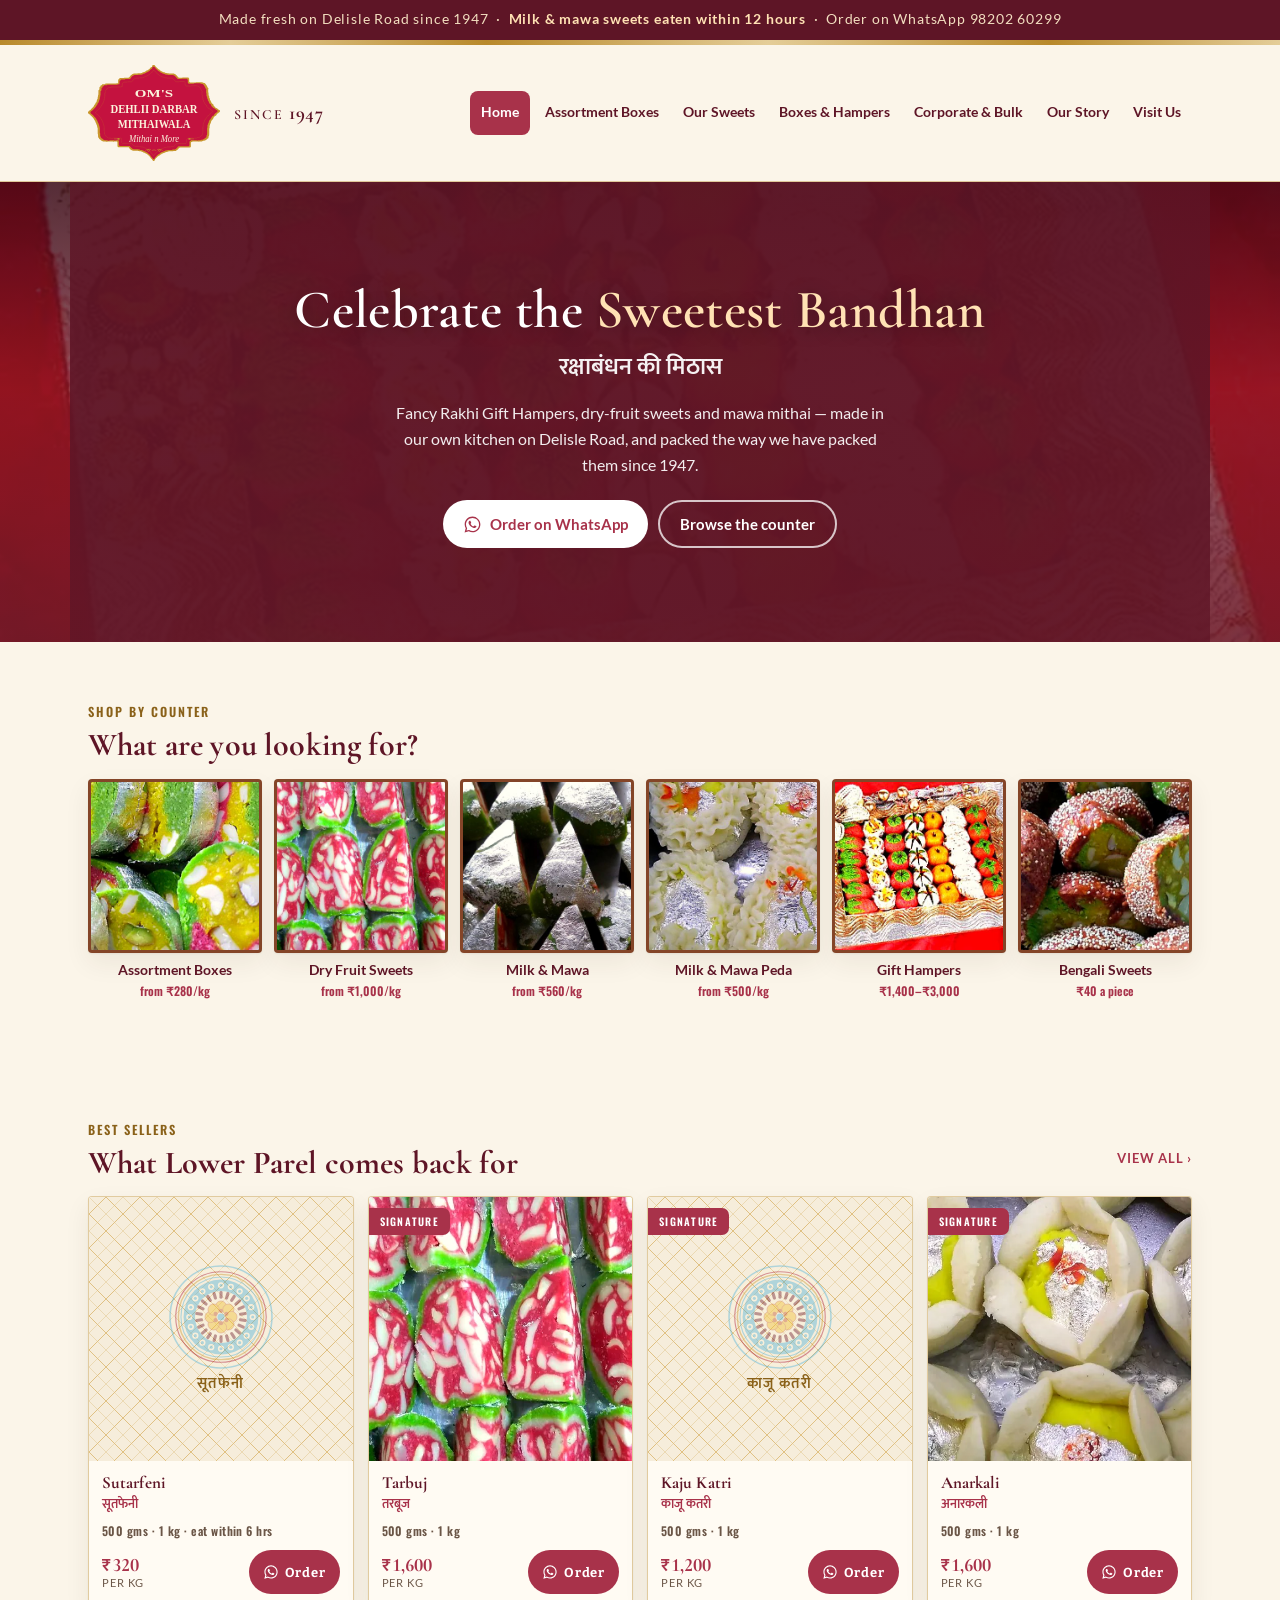
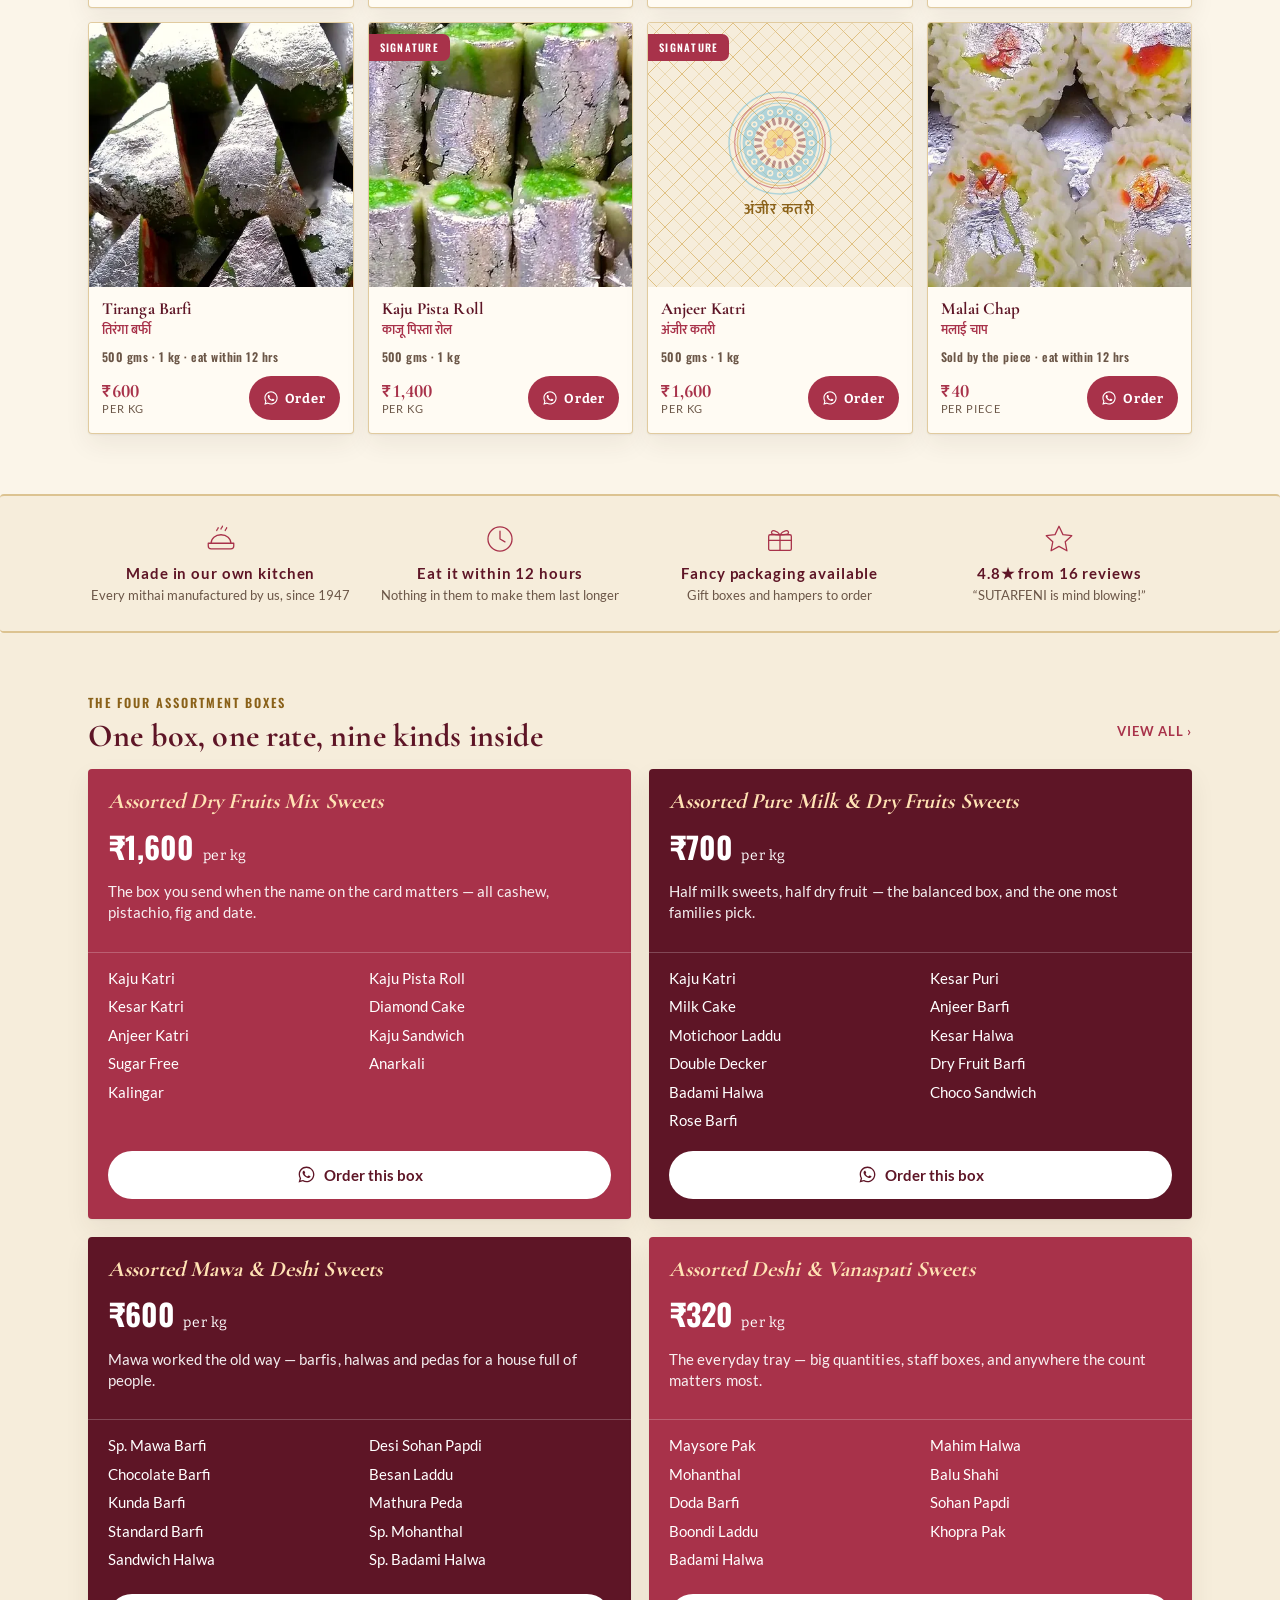
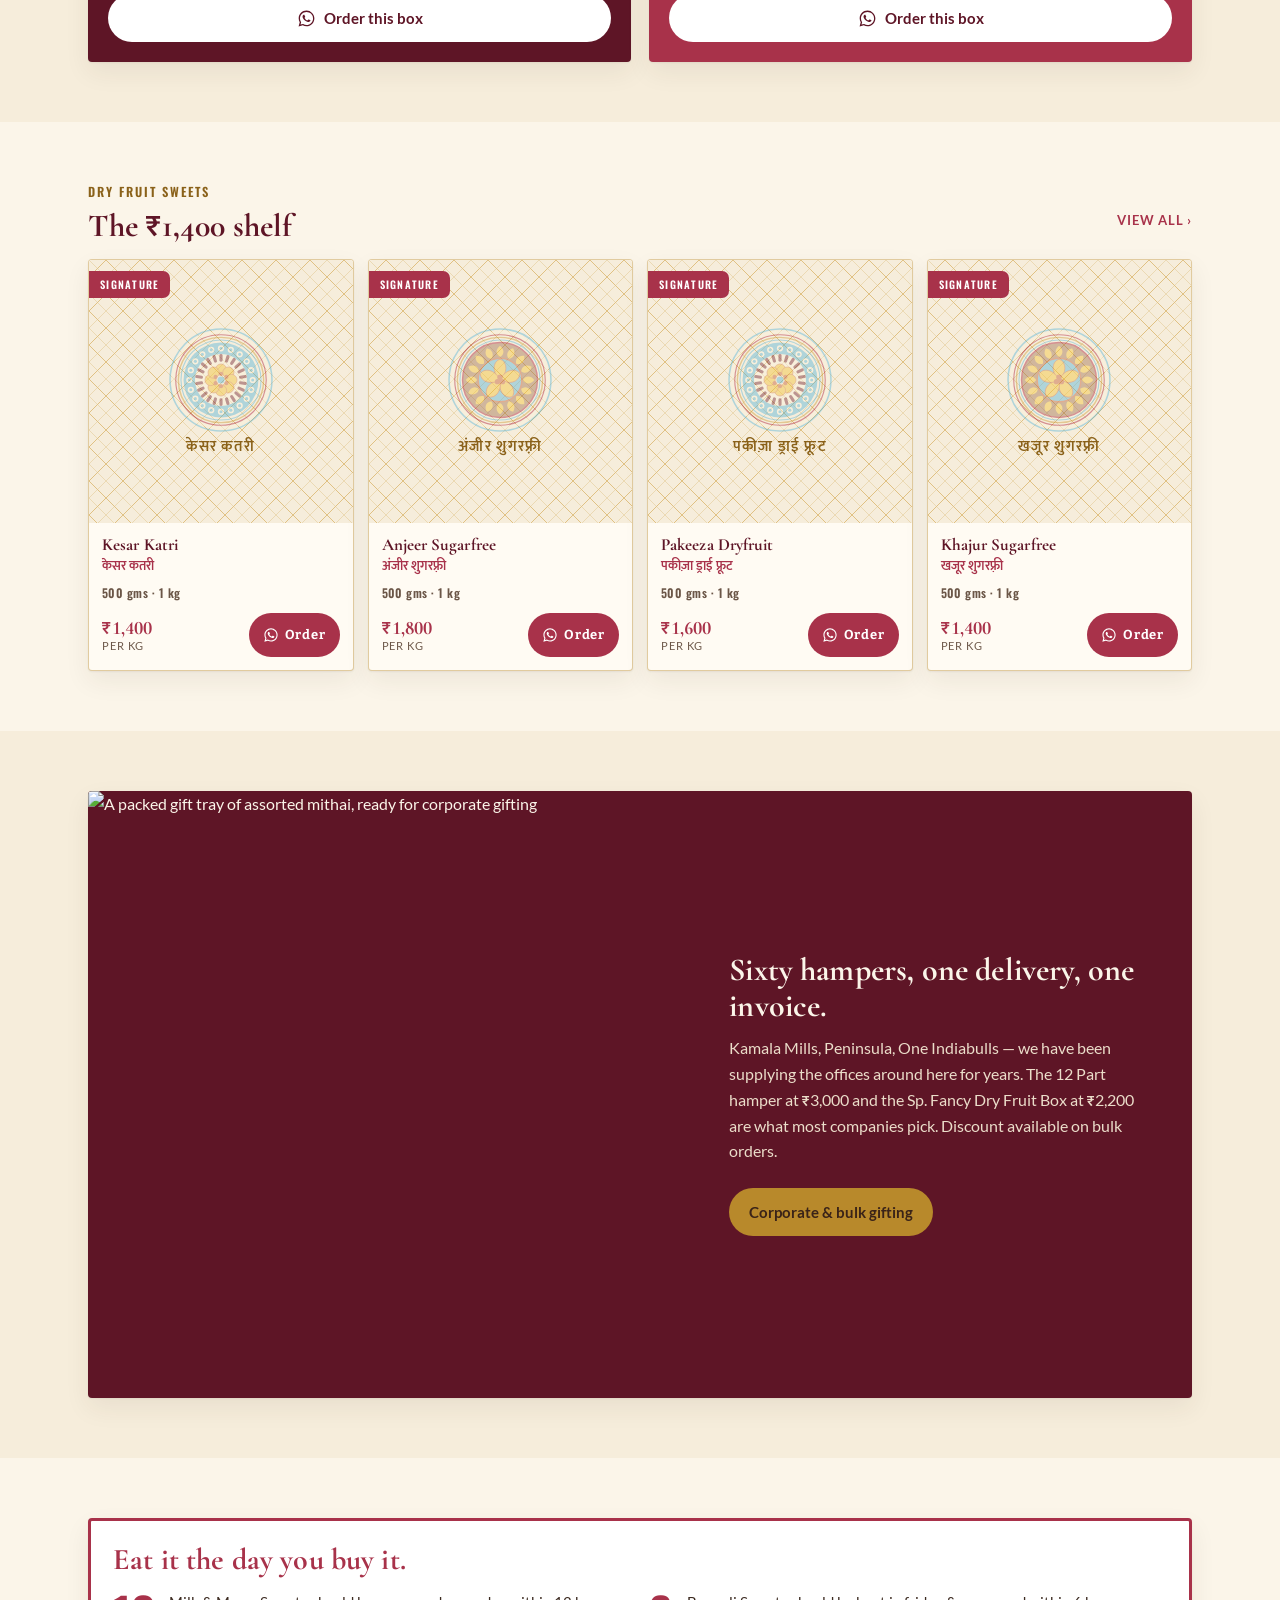
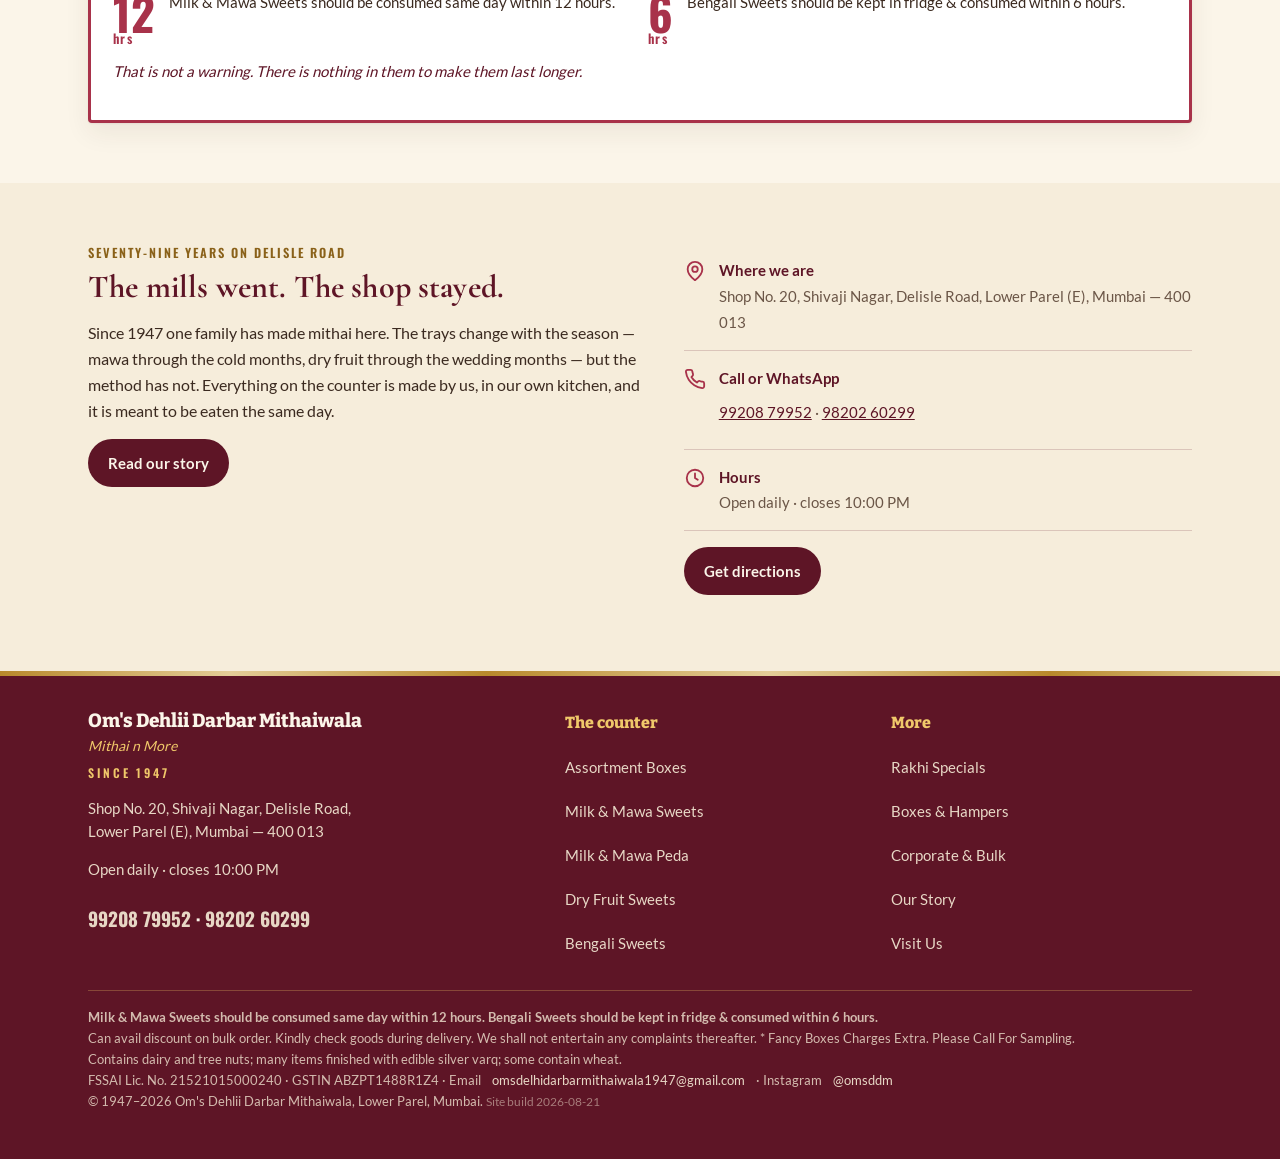
==== commit 2addf76f: "Update website" ====
--- a/index.html
+++ b/index.html
@@ -21,22 +21,22 @@
 <link rel="preload" href="assets/fonts/bitter-800.woff2" as="font" type="font/woff2" crossorigin>
 <link rel="preload" href="assets/fonts/bitter-400.woff2" as="font" type="font/woff2" crossorigin>
 <link rel="preload" href="assets/fonts/oswald-700.woff2" as="font" type="font/woff2" crossorigin>
-<link rel="stylesheet" href="assets/css/site.css">
-<script src="assets/js/products.js" defer></script>
-<script src="assets/js/site.js" defer></script>
+<link rel="stylesheet" href="assets/css/site.css?v=2026-08-21">
+<script src="assets/js/products.js?v=2026-08-21" defer></script>
+<script src="assets/js/site.js?v=2026-08-21" defer></script>
 <link rel="icon" href="assets/img/logo.svg" type="image/svg+xml">
-<script type="application/ld+json">{"@context":"https://schema.org","@type":["Bakery","LocalBusiness","Store"],"name":"Om's Dehlii Darbar Mithaiwala","alternateName":["Om's Dehlii Darbar Mithaiwala","Oms Dehlii Darbar Mithaiwala"],"slogan":"Mithai n More","description":"All varieties of dry fruit, milk, bengali and mawa mithais manufactured by us. We cater to all orders for retail and corporate. Also available all types of dry fruits and farsans and chocolates. Fancy packaging available.","foundingDate":"1947","url":"https://REPLACE-WITH-YOUR-DOMAIN/","telephone":["+919920879952","+919820260299","+918356011856"],"priceRange":"₹₹","currenciesAccepted":"INR","paymentAccepted":"Cash, UPI","servesCuisine":"Indian sweets","address":{"@type":"PostalAddress","streetAddress":"Shop No. 20, Shivaji Nagar, Delisle Road","addressLocality":"Lower Parel (E), Mumbai","addressRegion":"Maharashtra","postalCode":"400013","addressCountry":"IN"},"openingHoursSpecification":[{"@type":"OpeningHoursSpecification","dayOfWeek":["Monday","Tuesday","Wednesday","Thursday","Friday","Saturday","Sunday"],"closes":"22:00"}],"aggregateRating":{"@type":"AggregateRating","ratingValue":"4.8","reviewCount":"16","bestRating":"5"},"hasMap":"https://maps.google.com/?q=Om%27s%20Dehlii%20Darbar%20Mithaiwala%2C%20Shop%20No.%2020%2C%20Shivaji%20Nagar%2C%20Delisle%20Road%2C%20Lower%20Parel%20%28E%29%2C%20Mumbai%20400013"}</script>
+<script type="application/ld+json">{"@context":"https://schema.org","@type":["Bakery","LocalBusiness","Store"],"name":"Om's Dehlii Darbar Mithaiwala","alternateName":["Om's Dehlii Darbar Mithaiwala","Oms Dehlii Darbar Mithaiwala"],"slogan":"Mithai n More","description":"All varieties of dry fruit, milk, bengali and mawa mithais manufactured by us. We cater to all orders for retail and corporate. Also available all types of dry fruits and farsans and chocolates. Fancy packaging available.","foundingDate":"1947","url":"https://REPLACE-WITH-YOUR-DOMAIN/","telephone":["+919920879952","+919820260299"],"priceRange":"₹₹","currenciesAccepted":"INR","paymentAccepted":"Cash, UPI","servesCuisine":"Indian sweets","address":{"@type":"PostalAddress","streetAddress":"Shop No. 20, Shivaji Nagar, Delisle Road","addressLocality":"Lower Parel (E), Mumbai","addressRegion":"Maharashtra","postalCode":"400013","addressCountry":"IN"},"openingHoursSpecification":[{"@type":"OpeningHoursSpecification","dayOfWeek":["Monday","Tuesday","Wednesday","Thursday","Friday","Saturday","Sunday"],"closes":"22:00"}],"aggregateRating":{"@type":"AggregateRating","ratingValue":"4.8","reviewCount":"16","bestRating":"5"},"hasMap":"https://maps.google.com/?q=Om%27s%20Dehlii%20Darbar%20Mithaiwala%2C%20Shop%20No.%2020%2C%20Shivaji%20Nagar%2C%20Delisle%20Road%2C%20Lower%20Parel%20%28E%29%2C%20Mumbai%20400013"}</script>
 </head>
 <body>
 <a class="skip" href="#main">Skip to content</a>
 <div class="announce">Made fresh on Delisle Road since 1947 &nbsp;·&nbsp; <b>Milk &amp; mawa sweets eaten within 12 hours</b> &nbsp;·&nbsp; Order on WhatsApp 98202 60299</div>
 <div class="season" id="season-banner" role="region" aria-label="Rakhi season notice"><div class="season-in"><span>Fancy Rakhi Gift Hampers are ready — ₹1,400 to ₹3,000.</span><a href="rakhi.html">See the hampers</a><button class="x" type="button" aria-label="Dismiss this notice">&times;</button></div></div>
-<img class="mandala" src="assets/img/mandala.svg" alt="" width="1100" height="56" aria-hidden="true">
+<div class="goldrule" aria-hidden="true"></div>
 <header class="hdr">
   <div class="hdr-in">
     <a class="brand" href="index.html">
-      <img src="assets/img/logo.svg" width="104" height="52" alt="Om's Dehlii Darbar Mithaiwala — Mithai n More">
-      <span class="since">Since 1947</span>
+      <img src="assets/img/logo.svg" width="150" height="110" alt="Om's Dehlii Darbar Mithaiwala — Mithai n More">
+      <span class="since">SINCE <b>1947</b></span>
     </a>
     <button class="navbtn" id="navbtn" aria-expanded="false" aria-controls="nav">Menu</button>
     <nav class="nav" id="nav" aria-label="Main"><ul><li><a href="index.html">Home</a></li><li><a href="rakhi.html" data-season-only>Rakhi Specials</a></li><li><a href="assortments.html">Assortment Boxes</a></li><li><a href="sweets.html">Our Sweets</a></li><li><a href="boxes.html">Boxes &amp; Hampers</a></li><li><a href="corporate.html">Corporate &amp; Bulk</a></li><li><a href="story.html">Our Story</a></li><li><a href="visit.html">Visit Us</a></li></ul></nav>
@@ -172,7 +172,7 @@
 </section>
 
 </main>
-<img class="mandala" src="assets/img/mandala.svg" alt="" width="1100" height="56" aria-hidden="true">
+<div class="goldrule" aria-hidden="true"></div>
 <footer class="ftr">
   <div class="wrap inner">
     <div class="cols">
@@ -213,7 +213,7 @@
       Contains dairy and tree nuts; many items finished with edible silver varq; some contain wheat.<br>
       FSSAI Lic. No. <span data-ph="fssai"></span> · GSTIN <span data-ph="gst"></span> ·
       Email <span data-ph="email"></span> · Instagram <span data-ph="instagram"></span><br>
-      © 1947–2026 Om's Dehlii Darbar Mithaiwala, Lower Parel, Mumbai.
+      © 1947–2026 Om's Dehlii Darbar Mithaiwala, Lower Parel, Mumbai. <span class="build">Site build 2026-08-21</span>
     </p>
   </div>
 </footer>
--- a/assets/css/site.css
+++ b/assets/css/site.css
@@ -532,3 +532,146 @@
 .pimg .noimg img.nomed,.shot .noimg img.nomed,.disc .noimg img.nomed,.noimg img.nomed{
   width:50%;height:auto;max-height:58%;object-fit:contain;transform:none}
 .pcard:hover .noimg img.nomed{transform:none}
+
+
+/* ==========================================================================
+   V3 SKIN — the catalogue's premium dressing, applied over the system above.
+   Ivory paper, deep maroon, gold hairlines, Cormorant + Lato + Pinyon Script.
+   Everything below only re-points existing tokens, so the components,
+   layout and accessibility work above are untouched.
+   ========================================================================== */
+@font-face{font-family:'Corm';src:url(../fonts/corm-400.woff2) format('woff2');font-weight:400;font-display:swap;
+  unicode-range:U+0000-00FF,U+2000-206F}
+@font-face{font-family:'Corm';src:url(../fonts/corm-600.woff2) format('woff2');font-weight:600;font-display:swap;
+  unicode-range:U+0000-00FF,U+2000-206F}
+@font-face{font-family:'Corm';src:url(../fonts/corm-700.woff2) format('woff2');font-weight:700;font-display:swap;
+  unicode-range:U+0000-00FF,U+2000-206F}
+@font-face{font-family:'Corm';src:url(../fonts/corm-x700.woff2) format('woff2');font-weight:700;font-display:swap;
+  unicode-range:U+0100-02BA,U+1E00-1E9F,U+20A0-20C0,U+2C60-2C7F,U+A720-A7FF}
+@font-face{font-family:'Lato';src:url(../fonts/lato-400.woff2) format('woff2');font-weight:400;font-display:swap;
+  unicode-range:U+0000-00FF,U+2000-206F}
+@font-face{font-family:'Lato';src:url(../fonts/lato-700.woff2) format('woff2');font-weight:700;font-display:swap;
+  unicode-range:U+0000-00FF,U+2000-206F}
+@font-face{font-family:'Lato';src:url(../fonts/lato-x700.woff2) format('woff2');font-weight:700;font-display:swap;
+  unicode-range:U+0100-02BA,U+1E00-1E9F,U+20A0-20C0,U+2C60-2C7F,U+A720-A7FF}
+@font-face{font-family:'Script';src:url(../fonts/script-400.woff2) format('woff2');font-weight:400;font-display:swap;
+  unicode-range:U+0000-00FF,U+2000-206F}
+
+:root{
+  /* Contrast, measured against the ivory page #FBF5E9:
+       maroon  #5E1526  12.66:1      crimson #A8324A  5.62:1
+       goldink #8A6119   4.83:1      ink     #3B2A20 11.72:1   muted #6B5647 6.31:1
+     Cream #FFF8EC on maroon = 12.9:1, on crimson = 5.8:1. */
+  --crimson:#A8324A;
+  --crimson-d:#8C243A;
+  --maroon:#5E1526;
+  --maroon-2:#7A1B2E;
+  --cream:#FBF5E9;
+  --cream-2:#F6EDDB;
+  --gold:#B8892B;
+  --gold-ink:#8A6119;
+  --ink:#3B2A20;
+  --muted:#6B5647;
+  --line:rgba(94,21,38,.18);
+  --radius:4px;
+  --shadow:0 1px 2px rgba(59,42,32,.06),0 10px 26px rgba(59,42,32,.07);
+  /* the old accents are retired to ornament duty */
+  --teal:#5E1526; --olive:#8A6119; --olive2:#6B4A12; --orange:#A8324A; --purple:#5E1526;
+}
+body{font-family:'Lato',system-ui,sans-serif;background:var(--cream)}
+h1,h2,h3,.card h3,.pcard .pn,.hn,.bh{font-family:'Corm',Georgia,serif;letter-spacing:.005em}
+h1{font-weight:600}
+h2,h3{font-weight:700}
+.eyebrow,.kick,.rowhead span,.tb b,.viewall,.chip,.padd,.filters button,.announce{
+  font-family:'Lato',sans-serif;letter-spacing:.06em}
+.ppr,.hp,.rate,.price,.pcard .ppr{font-family:'Corm',Georgia,serif;font-weight:700;letter-spacing:0}
+.deva,.dv,.pdv{font-family:'Mukta',sans-serif}
+
+/* the wordmark lockup, same as the catalogue cover */
+.wm{display:block;text-align:center;color:var(--maroon);text-decoration:none;line-height:1}
+.wm .crown{display:block;margin:0 auto 4px;width:34px;height:12px}
+.wm .oms{font-family:'Corm',serif;font-weight:700;font-size:12px;letter-spacing:.18em}
+.wm .nm{font-family:'Corm',serif;font-weight:700;font-size:23px;line-height:1.06;letter-spacing:.015em;
+  white-space:nowrap;margin-top:1px}
+.wm .tg{font-family:'Script',cursive;font-size:16px;color:var(--crimson);margin-top:2px}
+.wm .sn{font-family:'Lato',sans-serif;font-weight:700;font-size:8.5px;letter-spacing:.3em;
+  color:var(--gold-ink);margin-top:4px}
+@media(max-width:600px){.wm .nm{font-size:19px}.wm .tg{font-size:14px}}
+
+/* cards and panels pick up the gold hairline */
+.card,.pcard,.hc,.tb,.panel,.bandc,.promo,.trustbar,.cat .disc{
+  border-radius:4px!important;border-color:rgba(184,137,43,.42)!important}
+.pcard,.card{background:#FFFBF3;border:1px solid rgba(184,137,43,.42)}
+.banner .bin{background:linear-gradient(90deg,rgba(94,21,38,.90),rgba(94,21,38,.55) 62%,rgba(94,21,38,0))}
+.announce{background:var(--maroon);color:#F3DFC0}
+.season{background:var(--cream-2);border-bottom:1px solid rgba(184,137,43,.42)}
+.ribbonflag{background:var(--maroon)}
+.trustbar{background:var(--cream-2)}
+footer,.sitefoot{background:var(--maroon);color:#F3DFC0}
+.noimg{background:var(--cream-2) url(../img/lattice.svg) repeat;background-size:34px 34px}
+.goldrule{height:5px;background:linear-gradient(90deg,var(--gold) 0%,#E4CD98 18%,var(--gold) 38%,
+  #E4CD98 60%,var(--gold) 82%,#E4CD98 100%)}
+.hdr{background:var(--cream);border-bottom:1px solid rgba(184,137,43,.42)}
+.hdr .brand.wm{display:block;padding:10px 0}
+.hdr .brand.wm img.crown{filter:none}
+
+/* --- header lockup: the old .brand was a flex row; the wordmark stacks --- */
+.hdr .brand.wm{display:block!important;text-align:left;padding:12px 0;gap:0}
+.hdr .brand.wm>*{display:block}
+.hdr .brand.wm img.crown{margin:0 0 3px}
+.hdr .brand.wm .nm{font-size:21px}
+.hdr .since{display:none}
+.hdr .nav ul{font-size:14.5px}
+.hdr .nav a{padding:9px 11px}
+@media(max-width:900px){.hdr .brand.wm .nm{font-size:18px}}
+
+/* --- hero: let the photograph through --- */
+.banner .bin{background:linear-gradient(90deg,rgba(94,21,38,.88) 0%,rgba(94,21,38,.72) 38%,
+  rgba(94,21,38,.30) 72%,rgba(94,21,38,.12) 100%)}
+.banner .bimg img{filter:saturate(1.05)}
+/* uniform scrim — the headline is centred, so a directional gradient cannot
+   guarantee contrast across its whole width */
+.banner .bin{background:linear-gradient(180deg,rgba(94,21,38,.90) 0%,rgba(94,21,38,.78) 55%,
+  rgba(94,21,38,.88) 100%)}
+.season{color:var(--ink)}
+.season a{color:var(--maroon);font-weight:700}
+
+/* --- header: the shop's own cartouche, as printed on the box --- */
+.hdr .brand{display:flex!important;align-items:center;gap:14px;padding:10px 0;text-decoration:none}
+.hdr .brand img{width:132px;height:auto;display:block}
+.hdr .since{display:inline-block!important;font-family:'Corm',Georgia,serif;font-weight:600;font-size:14px;
+  letter-spacing:.14em;color:var(--maroon);white-space:nowrap;text-transform:none}
+.hdr .since b{font-weight:700;font-size:19px;letter-spacing:.04em}
+@media(max-width:600px){.hdr .brand img{width:104px}.hdr .since{font-size:12px}.hdr .since b{font-size:16px}}
+/* the season-banner dismiss button was white on ivory */
+.season .x{color:var(--maroon)!important;opacity:.75}
+.season .x:hover{opacity:1}
+/* darkest where the type sits, opening up at the edges so the tray still reads */
+.banner .bin{background:radial-gradient(125% 95% at 50% 48%,rgba(94,21,38,.93) 0%,
+  rgba(94,21,38,.88) 46%,rgba(94,21,38,.52) 100%)}
+
+/* ₹ (U+20B9) is absent from Cormorant and from Lato's latin subset. Mukta's
+   Devanagari file carries it, so it is aliased into both families for that one
+   codepoint — otherwise the rupee sign silently borrows whatever the OS has. */
+@font-face{font-family:'Corm';src:url(../fonts/mukta-dev-600.woff2) format('woff2');font-weight:400;
+  font-display:swap;unicode-range:U+20B9}
+@font-face{font-family:'Corm';src:url(../fonts/mukta-dev-600.woff2) format('woff2');font-weight:700;
+  font-display:swap;unicode-range:U+20B9}
+@font-face{font-family:'Lato';src:url(../fonts/mukta-dev-600.woff2) format('woff2');font-weight:400;
+  font-display:swap;unicode-range:U+20B9}
+@font-face{font-family:'Lato';src:url(../fonts/mukta-dev-600.woff2) format('woff2');font-weight:700;
+  font-display:swap;unicode-range:U+20B9}
+/* retire the old faces everywhere the skin is in charge */
+.per,.ppr span,.pfoot span,.meta,.chip,.tb span,.hw,.bhi,.rowhead b,.card .desc,.pcard .pbd,
+.announce,.season,.filters button,.nav a,.padd,.btn,button,input,select,textarea,p,li,td,th,small,figcaption{
+  font-family:'Lato',system-ui,sans-serif}
+.rate,.ppr,.hp,.price,.bp,.hn,h1,h2,h3,h4,.card h3,.pcard .pn{font-family:'Corm',Georgia,serif}
+.pcard .ppr small,.ppr small{font-family:'Lato',system-ui,sans-serif;letter-spacing:.08em}
+/* Cormorant defaults to old-style figures; a price wants lining numerals */
+.ppr,.rate,.price,.hp,.bp,.pricetag,.ladder b,.hn,.tb b,.rr b{
+  font-variant-numeric:lining-nums tabular-nums;font-feature-settings:'lnum' 1,'tnum' 1}
+/* footer contact links: 44px hit area without opening up the fine-print line
+   (negative margin cancels the padding visually, the target stays full size) */
+.ftr .fine a,.visit-contact a{display:inline-block;padding:14px 8px;margin:-14px 0;border-radius:4px}
+.ftr .fine a:focus-visible,.visit-contact a:focus-visible{outline:2px solid var(--gold);outline-offset:2px}
+.ftr .build{opacity:.62;font-size:12px;white-space:nowrap}
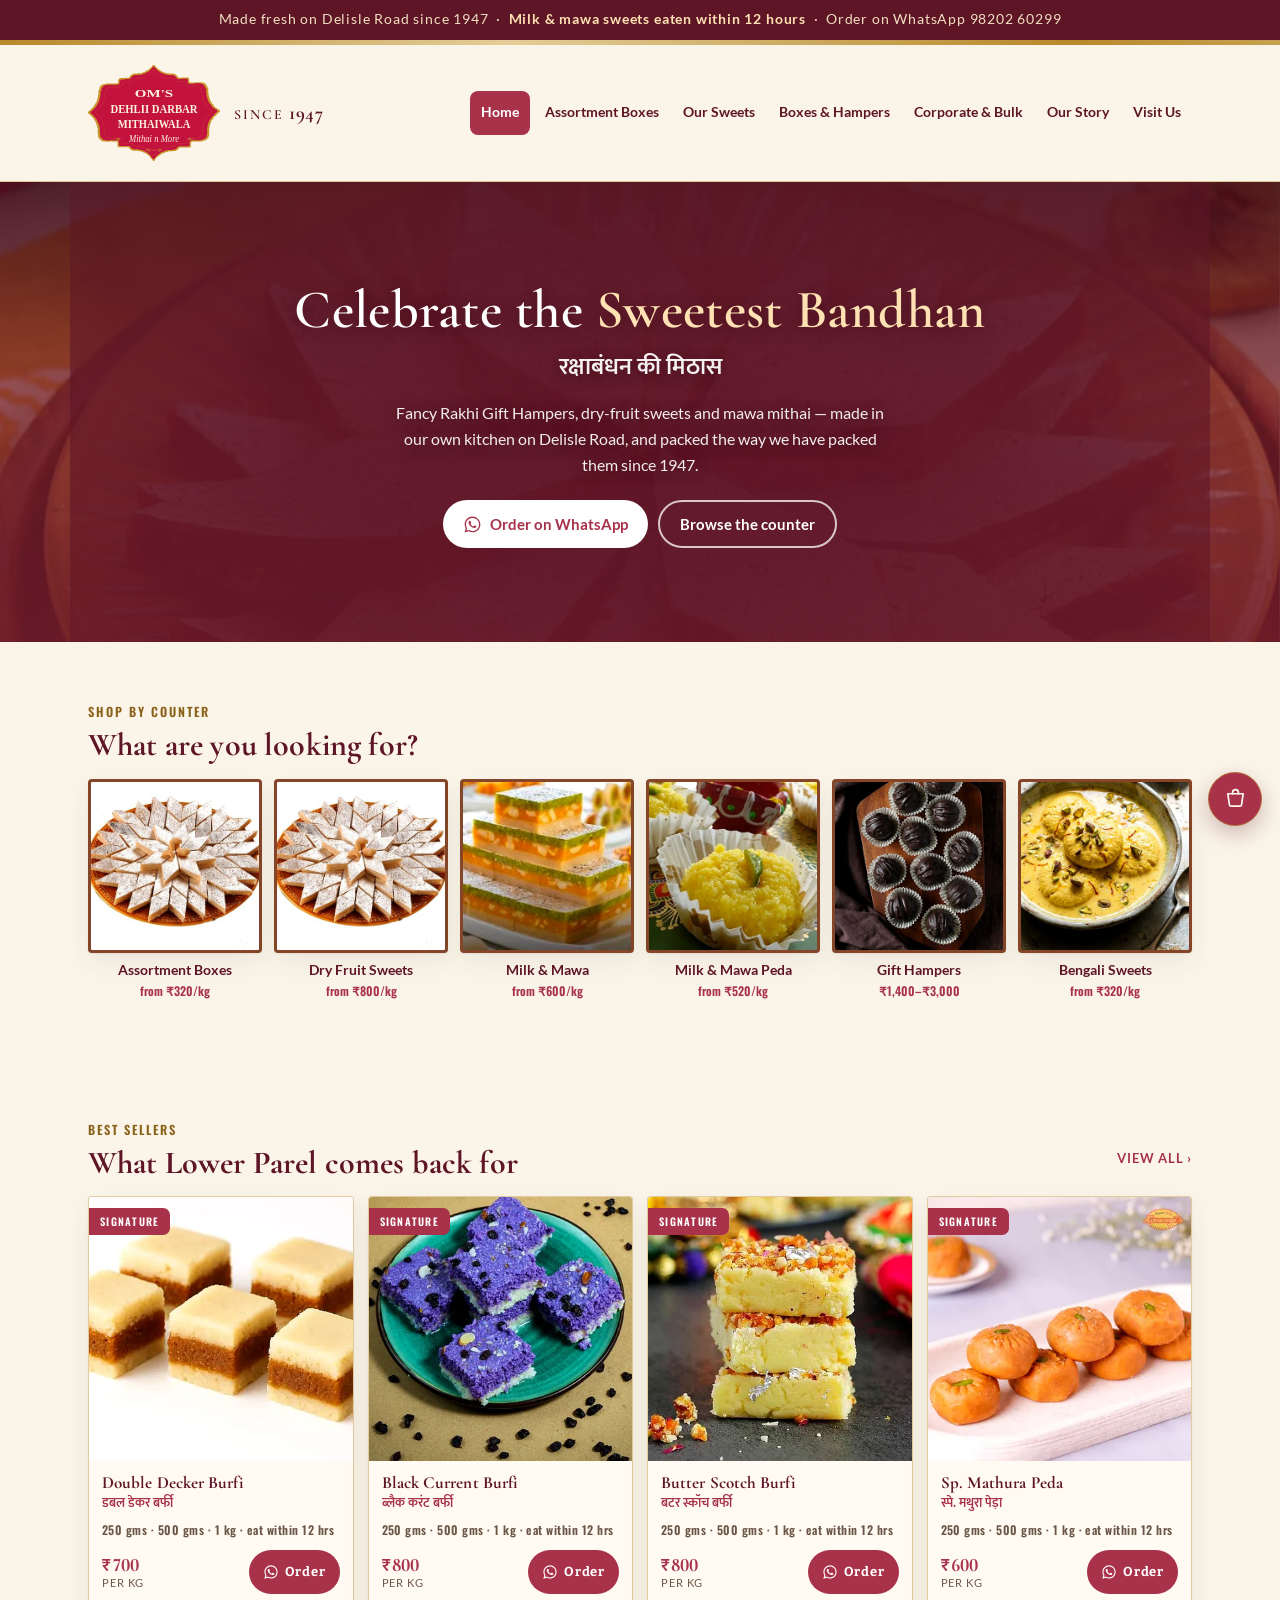
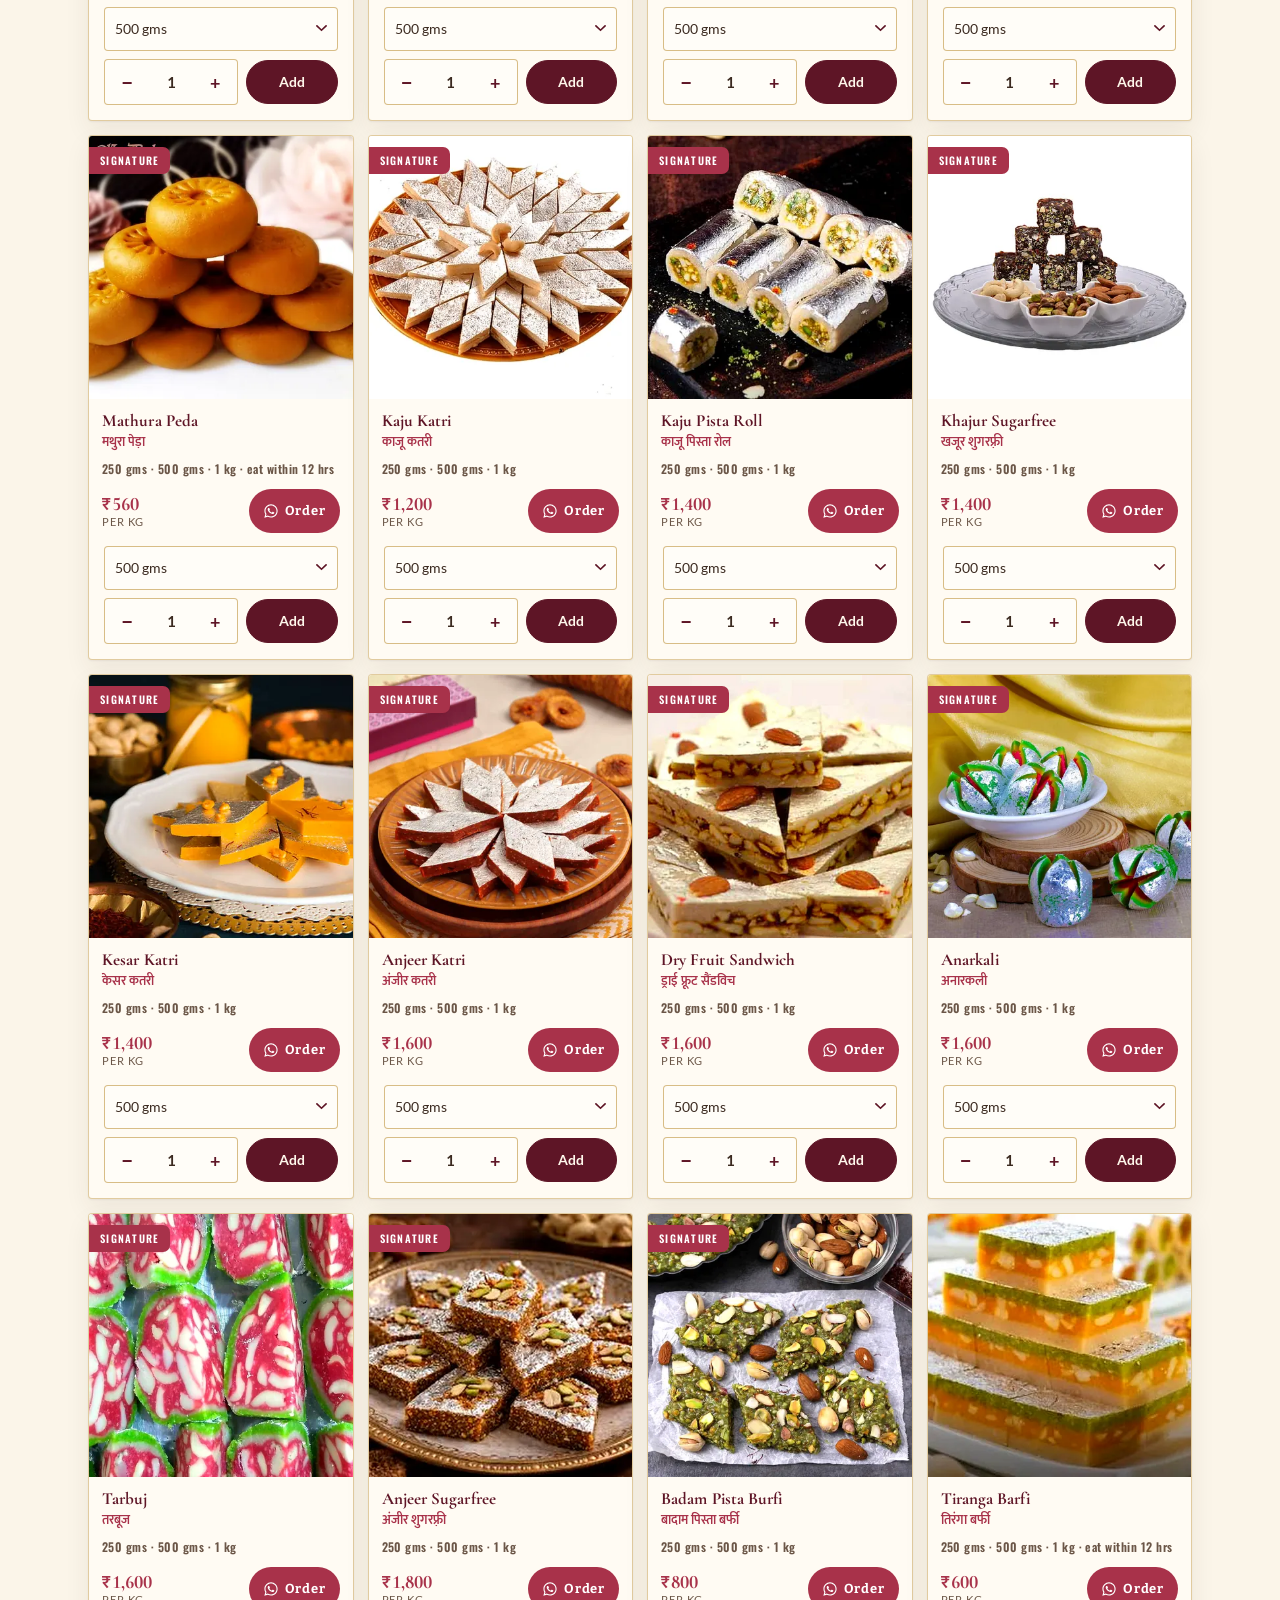
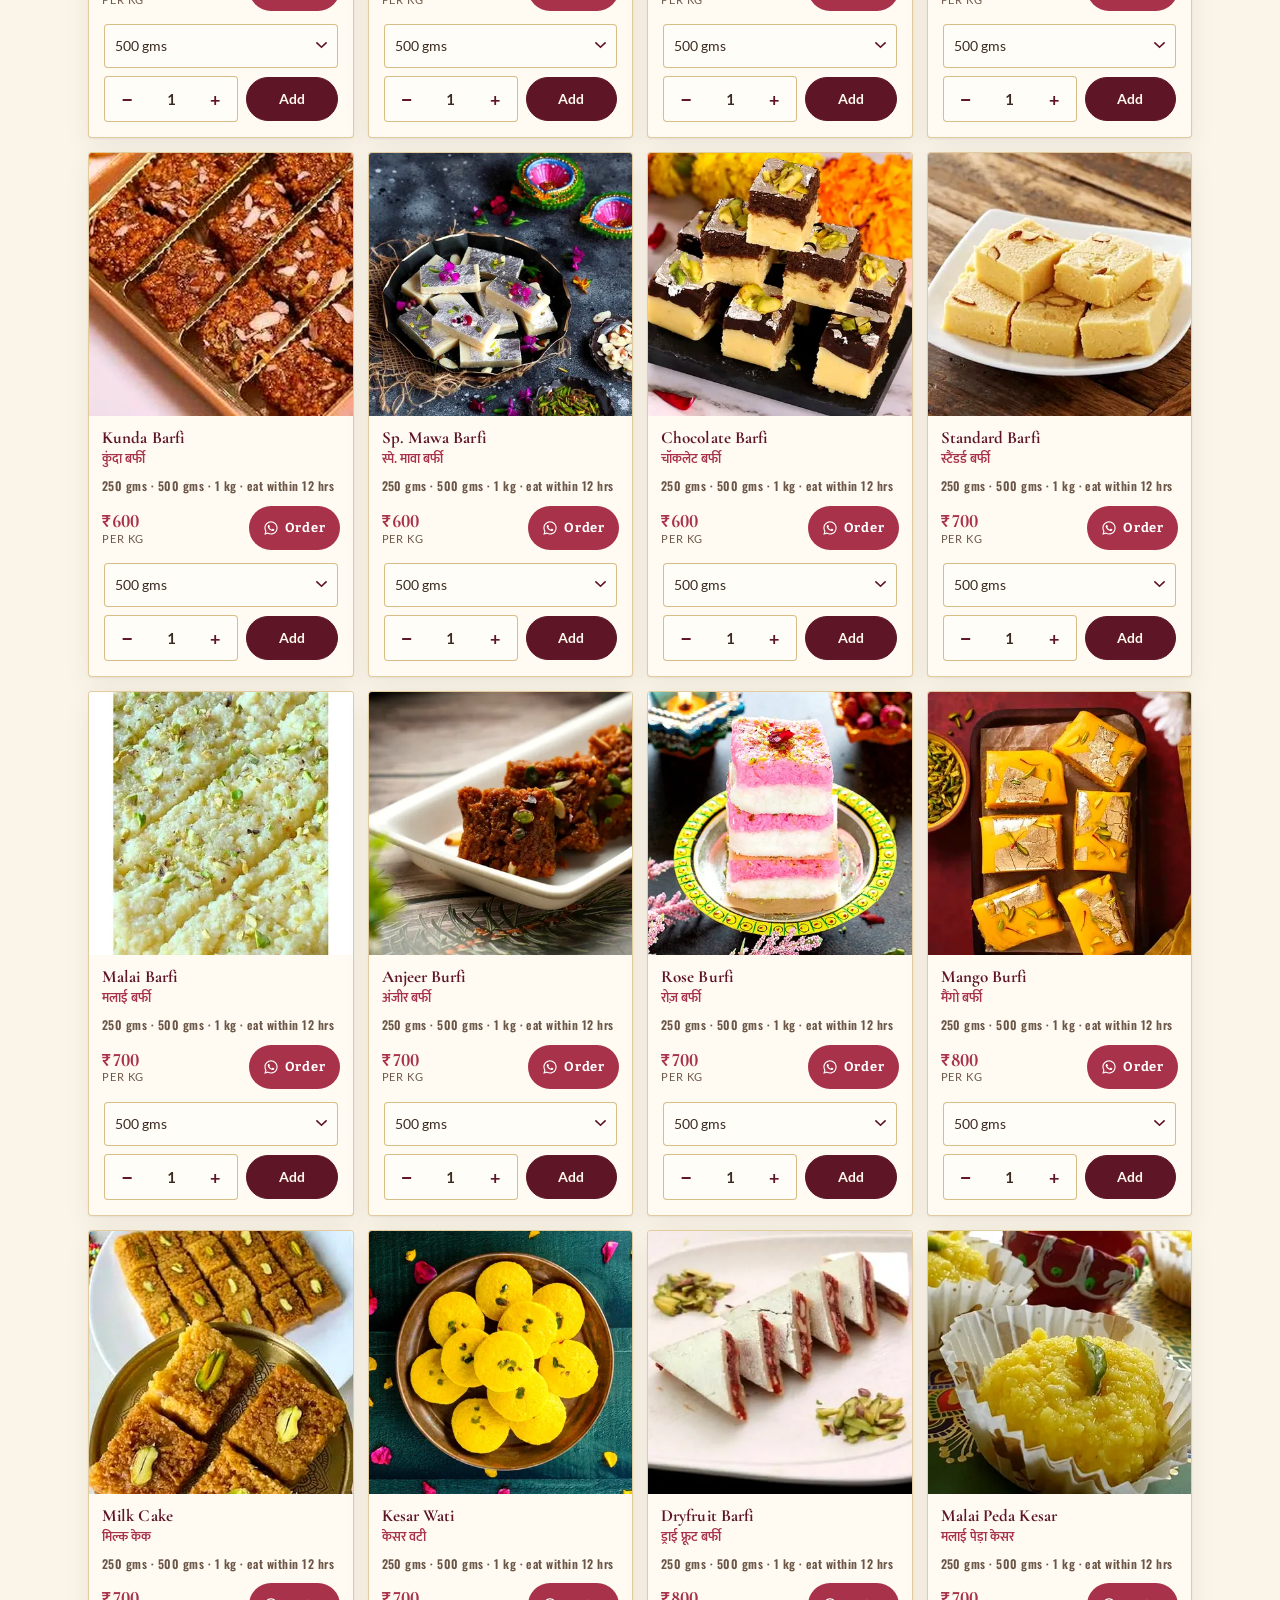
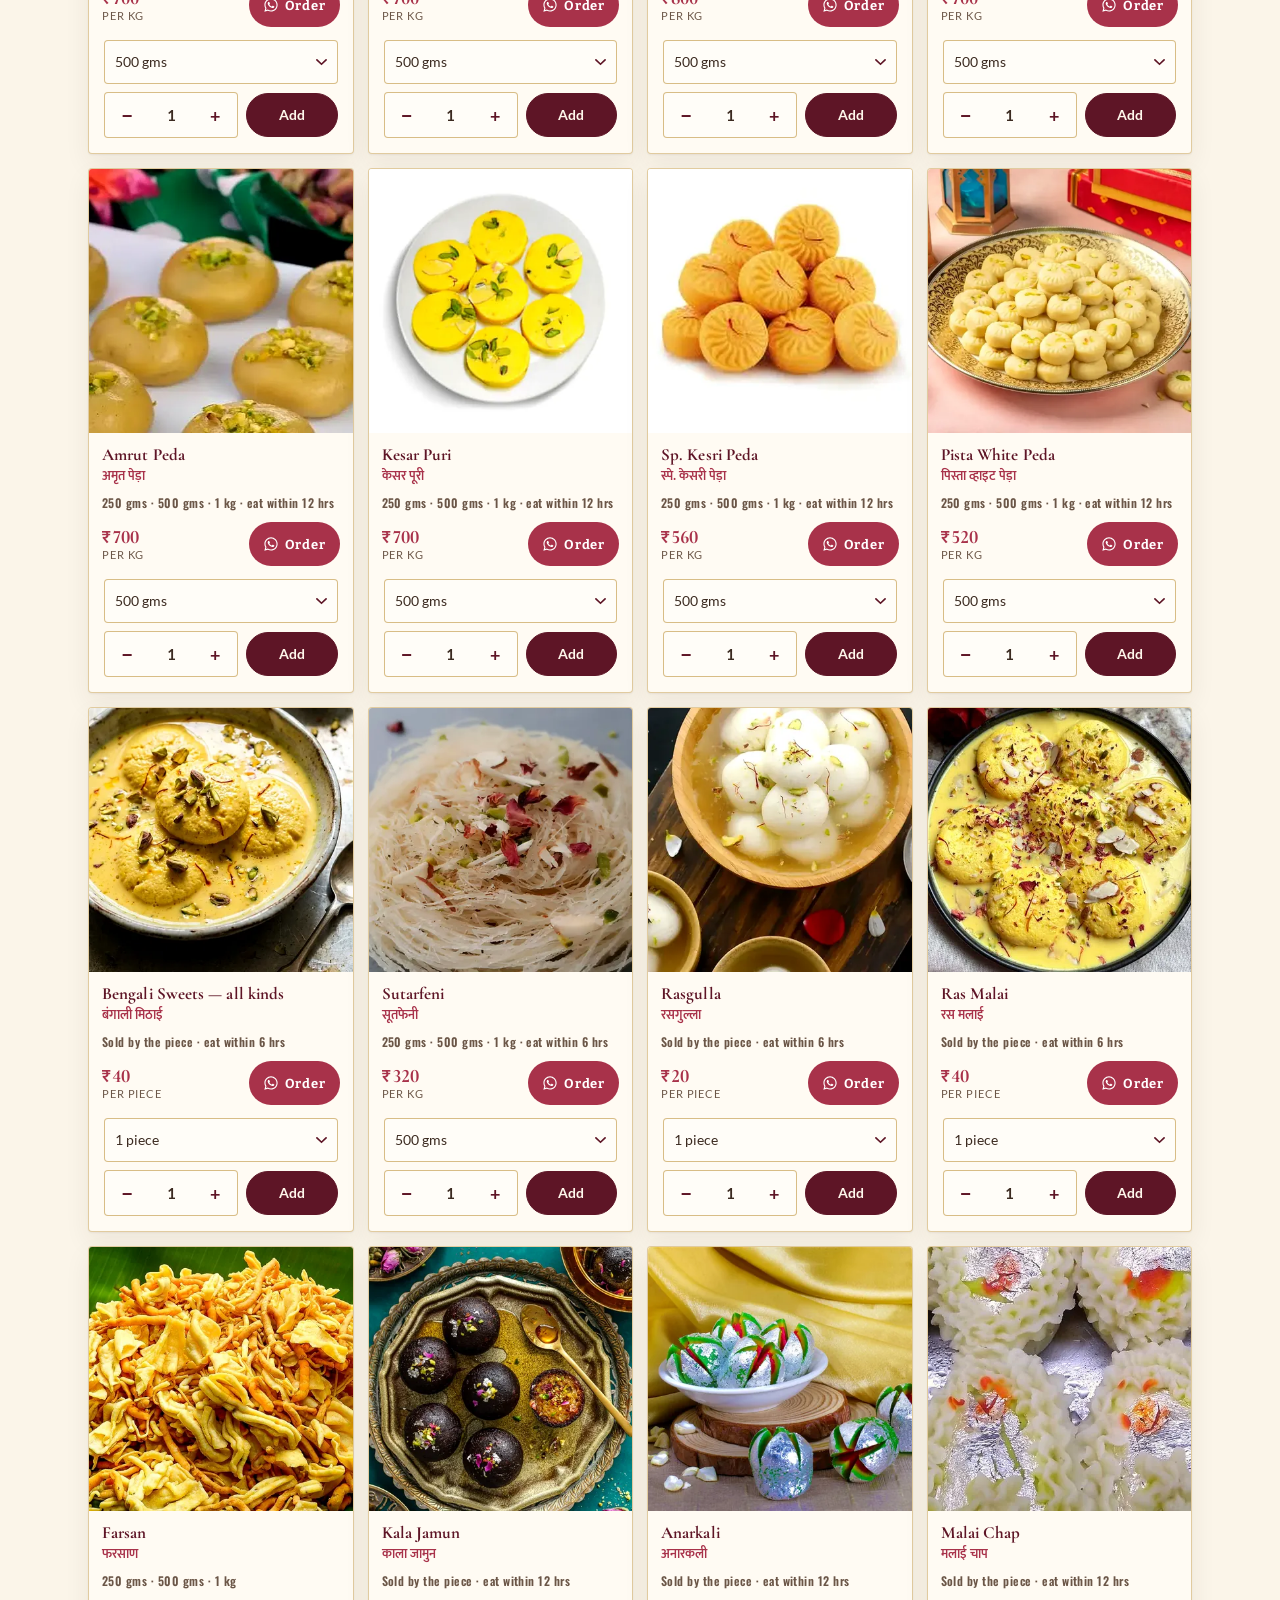
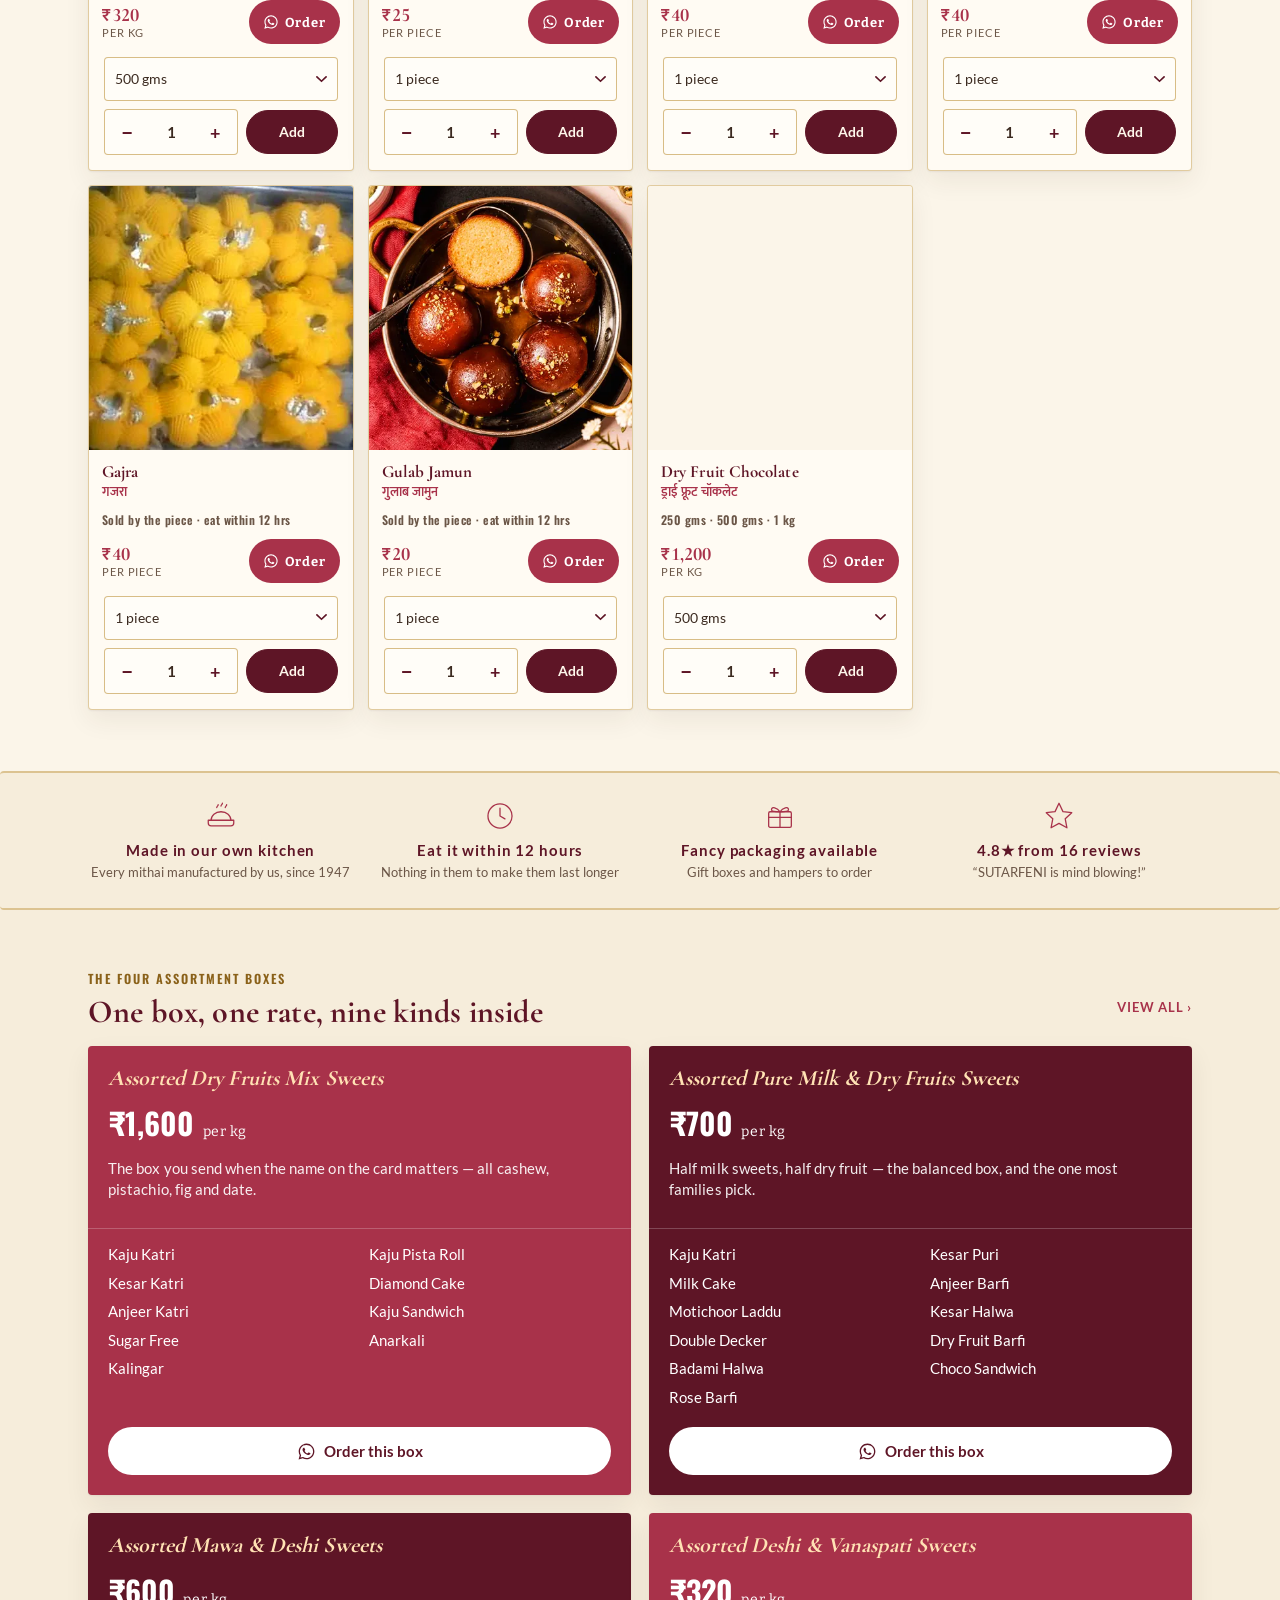
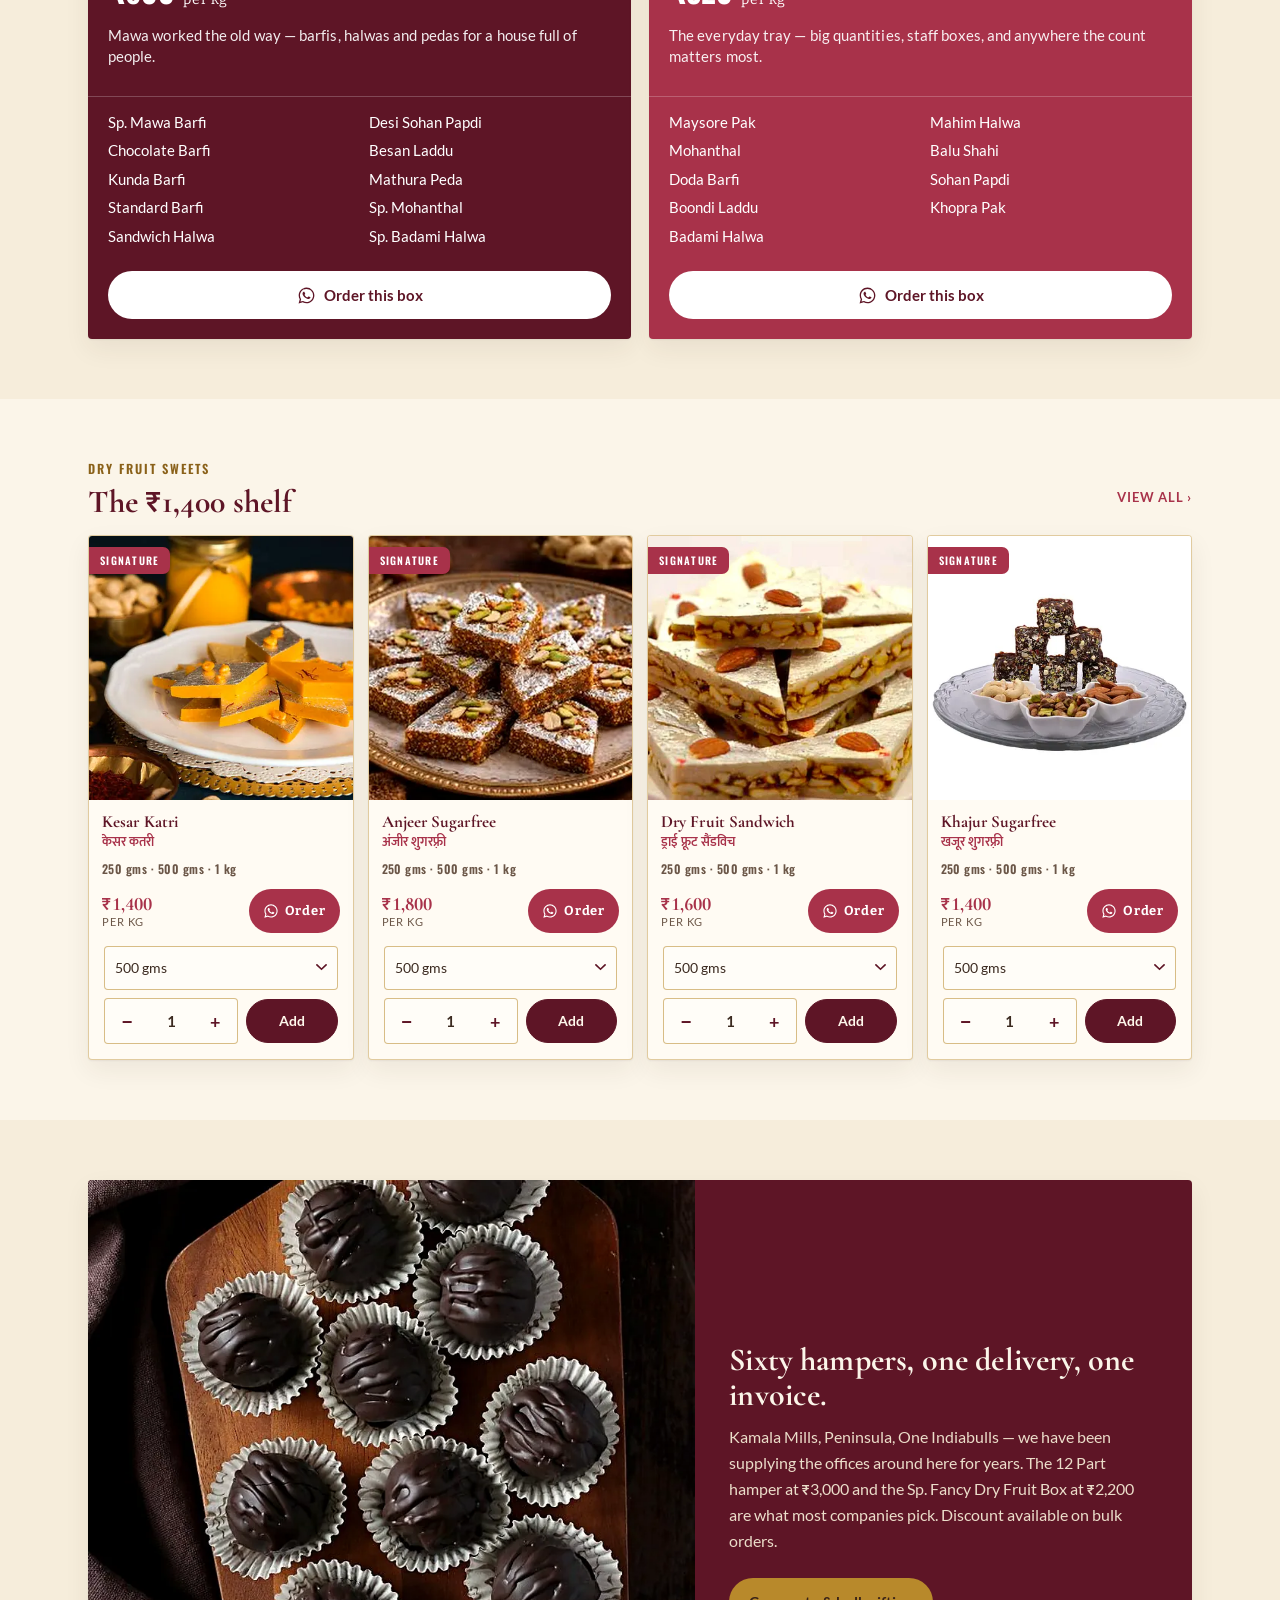
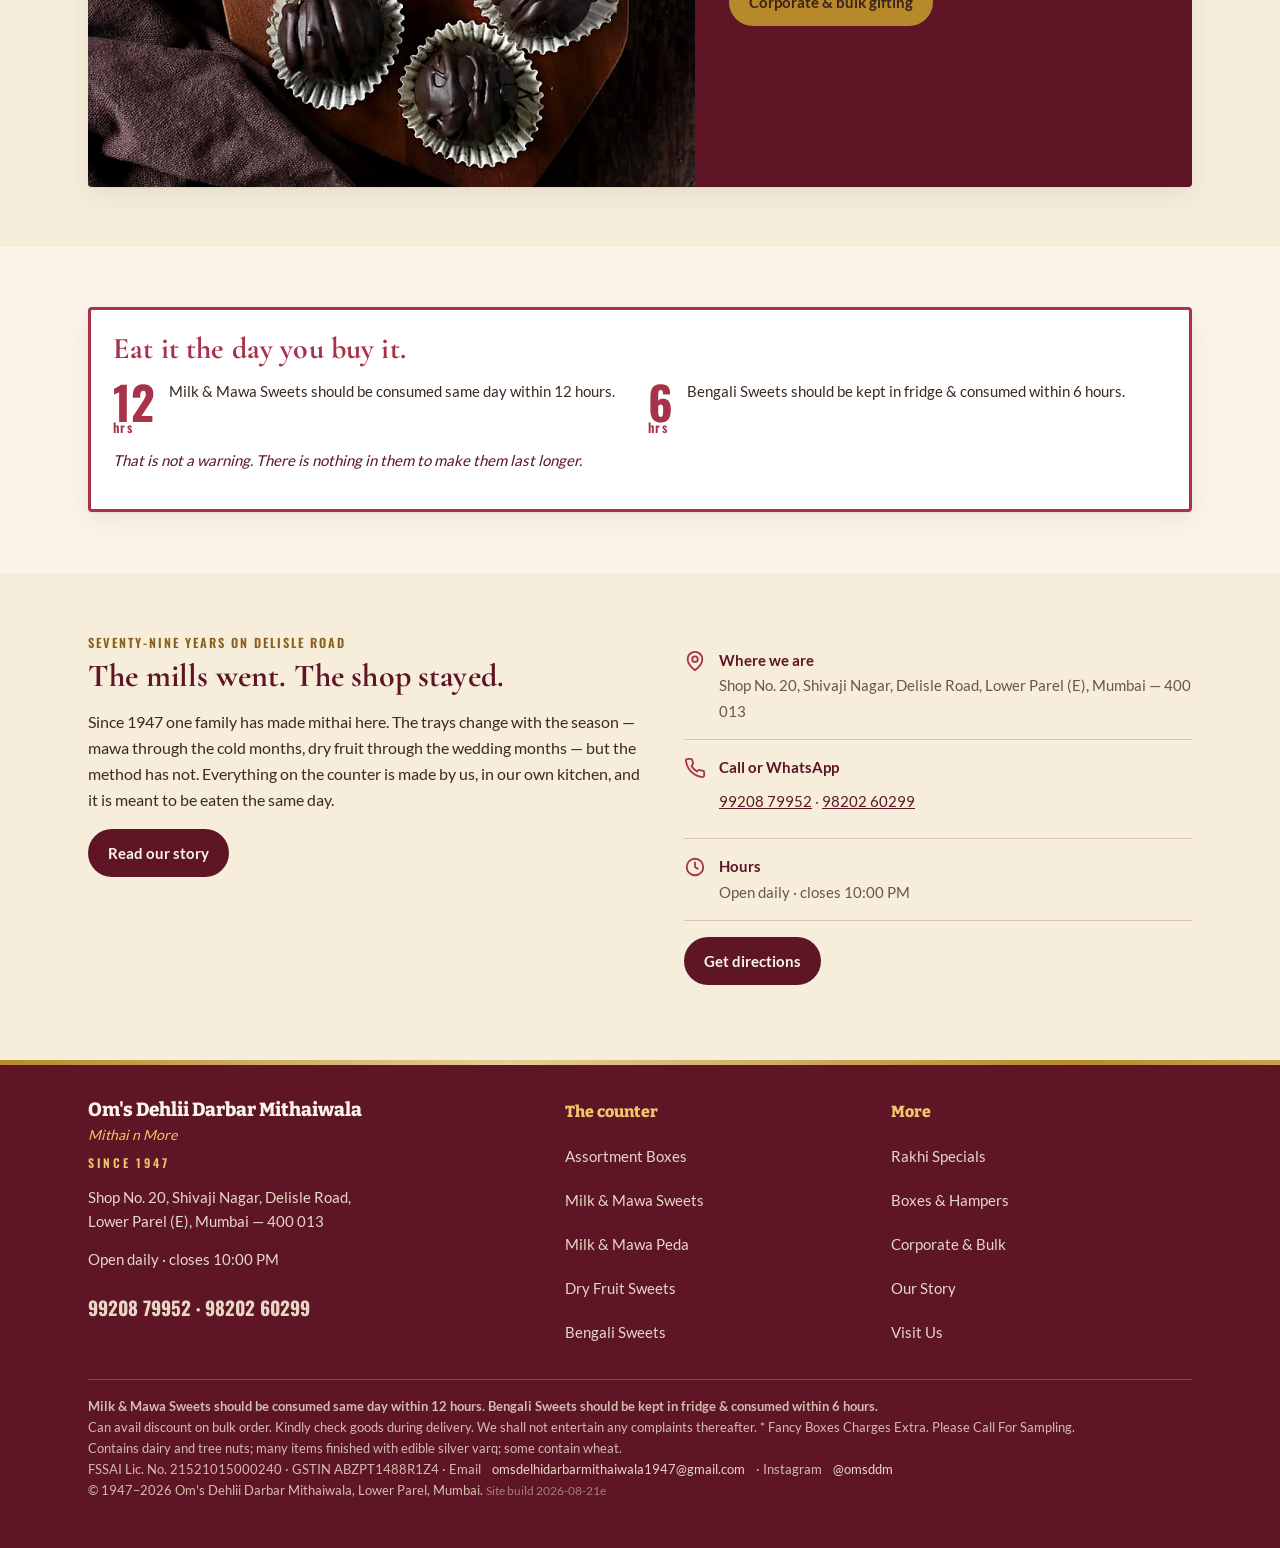
==== commit 02baa16d: "Update website to BUILD-2026-08-21e: Add complete sweets photography, updated assets, and GitHub Pag" ====
--- a/index.html
+++ b/index.html
@@ -5,14 +5,14 @@
 <meta name="viewport" content="width=device-width, initial-scale=1">
 <title>Mithai shop in Lower Parel, Mumbai — Om's Dehlii Darbar Mithaiwala, since 1947</title>
 <meta name="description" content="Family mithai shop on Delisle Road, Lower Parel since 1947. Dry fruit, milk, bengali and mawa mithais made in-house. Rakhi hampers ₹1,400–₹3,000 and corporate gifting. Order on WhatsApp.">
-<link rel="canonical" href="https://REPLACE-WITH-YOUR-DOMAIN/">
+<link rel="canonical" href="https://omsdelhidarbarmithaiwala1947.github.io/Our-Website/">
 <meta name="theme-color" content="#C4123F">
 <meta property="og:type" content="website">
 <meta property="og:site_name" content="Om's Dehlii Darbar Mithaiwala">
 <meta property="og:title" content="Mithai shop in Lower Parel, Mumbai — Om's Dehlii Darbar Mithaiwala, since 1947">
 <meta property="og:description" content="Family mithai shop on Delisle Road, Lower Parel since 1947. Dry fruit, milk, bengali and mawa mithais made in-house. Rakhi hampers ₹1,400–₹3,000 and corporate gifting. Order on WhatsApp.">
-<meta property="og:url" content="https://REPLACE-WITH-YOUR-DOMAIN/">
-<meta property="og:image" content="https://REPLACE-WITH-YOUR-DOMAIN/assets/img/linkcard.jpg">
+<meta property="og:url" content="https://omsdelhidarbarmithaiwala1947.github.io/Our-Website/">
+<meta property="og:image" content="https://omsdelhidarbarmithaiwala1947.github.io/Our-Website/assets/img/linkcard.jpg">
 <meta property="og:image:width" content="1200"><meta property="og:image:height" content="630">
 <meta property="og:locale" content="en_IN">
 <meta name="twitter:card" content="summary_large_image">
@@ -21,15 +21,15 @@
 <link rel="preload" href="assets/fonts/bitter-800.woff2" as="font" type="font/woff2" crossorigin>
 <link rel="preload" href="assets/fonts/bitter-400.woff2" as="font" type="font/woff2" crossorigin>
 <link rel="preload" href="assets/fonts/oswald-700.woff2" as="font" type="font/woff2" crossorigin>
-<link rel="stylesheet" href="assets/css/site.css?v=2026-08-21">
-<script src="assets/js/products.js?v=2026-08-21" defer></script>
-<script src="assets/js/site.js?v=2026-08-21" defer></script>
+<link rel="stylesheet" href="assets/css/site.css?v=2026-08-21e">
+<script src="assets/js/products.js?v=2026-08-21e" defer></script>
+<script src="assets/js/site.js?v=2026-08-21e" defer></script>
 <link rel="icon" href="assets/img/logo.svg" type="image/svg+xml">
-<script type="application/ld+json">{"@context":"https://schema.org","@type":["Bakery","LocalBusiness","Store"],"name":"Om's Dehlii Darbar Mithaiwala","alternateName":["Om's Dehlii Darbar Mithaiwala","Oms Dehlii Darbar Mithaiwala"],"slogan":"Mithai n More","description":"All varieties of dry fruit, milk, bengali and mawa mithais manufactured by us. We cater to all orders for retail and corporate. Also available all types of dry fruits and farsans and chocolates. Fancy packaging available.","foundingDate":"1947","url":"https://REPLACE-WITH-YOUR-DOMAIN/","telephone":["+919920879952","+919820260299"],"priceRange":"₹₹","currenciesAccepted":"INR","paymentAccepted":"Cash, UPI","servesCuisine":"Indian sweets","address":{"@type":"PostalAddress","streetAddress":"Shop No. 20, Shivaji Nagar, Delisle Road","addressLocality":"Lower Parel (E), Mumbai","addressRegion":"Maharashtra","postalCode":"400013","addressCountry":"IN"},"openingHoursSpecification":[{"@type":"OpeningHoursSpecification","dayOfWeek":["Monday","Tuesday","Wednesday","Thursday","Friday","Saturday","Sunday"],"closes":"22:00"}],"aggregateRating":{"@type":"AggregateRating","ratingValue":"4.8","reviewCount":"16","bestRating":"5"},"hasMap":"https://maps.google.com/?q=Om%27s%20Dehlii%20Darbar%20Mithaiwala%2C%20Shop%20No.%2020%2C%20Shivaji%20Nagar%2C%20Delisle%20Road%2C%20Lower%20Parel%20%28E%29%2C%20Mumbai%20400013"}</script>
+<script type="application/ld+json">{"@context":"https://schema.org","@type":["Bakery","LocalBusiness","Store"],"name":"Om's Dehlii Darbar Mithaiwala","alternateName":["Om's Dehlii Darbar Mithaiwala","Oms Dehlii Darbar Mithaiwala"],"slogan":"Mithai n More","description":"All varieties of dry fruit, milk, bengali and mawa mithais manufactured by us. We cater to all orders for retail and corporate. Also available all types of dry fruits and farsans and chocolates. Fancy packaging available.","foundingDate":"1947","url":"https://omsdelhidarbarmithaiwala1947.github.io/Our-Website/","telephone":["+919920879952","+919820260299"],"priceRange":"₹₹","currenciesAccepted":"INR","paymentAccepted":"Cash, UPI","servesCuisine":"Indian sweets","address":{"@type":"PostalAddress","streetAddress":"Shop No. 20, Shivaji Nagar, Delisle Road","addressLocality":"Lower Parel (E), Mumbai","addressRegion":"Maharashtra","postalCode":"400013","addressCountry":"IN"},"openingHoursSpecification":[{"@type":"OpeningHoursSpecification","dayOfWeek":["Monday","Tuesday","Wednesday","Thursday","Friday","Saturday","Sunday"],"closes":"22:00"}],"aggregateRating":{"@type":"AggregateRating","ratingValue":"4.8","reviewCount":"16","bestRating":"5"},"hasMap":"https://maps.google.com/?q=Om%27s%20Dehlii%20Darbar%20Mithaiwala%2C%20Shop%20No.%2020%2C%20Shivaji%20Nagar%2C%20Delisle%20Road%2C%20Lower%20Parel%20%28E%29%2C%20Mumbai%20400013"}</script>
 </head>
 <body>
 <a class="skip" href="#main">Skip to content</a>
-<div class="announce">Made fresh on Delisle Road since 1947 &nbsp;·&nbsp; <b>Milk &amp; mawa sweets eaten within 12 hours</b> &nbsp;·&nbsp; Order on WhatsApp 98202 60299</div>
+<div class="announce"><span>Made fresh on Delisle Road since 1947 &nbsp;·&nbsp; <b>Milk &amp; mawa sweets eaten within 12 hours</b> &nbsp;·&nbsp; Order on WhatsApp 98202 60299</span></div>
 <div class="season" id="season-banner" role="region" aria-label="Rakhi season notice"><div class="season-in"><span>Fancy Rakhi Gift Hampers are ready — ₹1,400 to ₹3,000.</span><a href="rakhi.html">See the hampers</a><button class="x" type="button" aria-label="Dismiss this notice">&times;</button></div></div>
 <div class="goldrule" aria-hidden="true"></div>
 <header class="hdr">
@@ -128,8 +128,8 @@
 <section class="sec tint">
   <div class="wrap">
     <div class="promo">
-      <div class="pimg"><picture><source type="image/webp" srcset="assets/img/assorted-hamper-800.webp">
-        <img src="assets/img/assorted-hamper-800.jpg" width="800" height="800" loading="lazy" decoding="async"
+      <div class="pimg"><picture><source type="image/webp" srcset="assets/img/dry-fruit-chocolate-800.webp">
+        <img src="assets/img/dry-fruit-chocolate-800.jpg" width="800" height="800" loading="lazy" decoding="async"
              alt="A packed gift tray of assorted mithai, ready for corporate gifting"></picture></div>
       <div class="ptxt">
         <h2>Sixty hampers, one delivery, one invoice.</h2>
@@ -213,7 +213,7 @@
       Contains dairy and tree nuts; many items finished with edible silver varq; some contain wheat.<br>
       FSSAI Lic. No. <span data-ph="fssai"></span> · GSTIN <span data-ph="gst"></span> ·
       Email <span data-ph="email"></span> · Instagram <span data-ph="instagram"></span><br>
-      © 1947–2026 Om's Dehlii Darbar Mithaiwala, Lower Parel, Mumbai. <span class="build">Site build 2026-08-21</span>
+      © 1947–2026 Om's Dehlii Darbar Mithaiwala, Lower Parel, Mumbai. <span class="build">Site build 2026-08-21e</span>
     </p>
   </div>
 </footer>
--- a/assets/css/site.css
+++ b/assets/css/site.css
@@ -675,3 +675,250 @@
 .ftr .fine a,.visit-contact a{display:inline-block;padding:14px 8px;margin:-14px 0;border-radius:4px}
 .ftr .fine a:focus-visible,.visit-contact a:focus-visible{outline:2px solid var(--gold);outline-offset:2px}
 .ftr .build{opacity:.62;font-size:12px;white-space:nowrap}
+
+
+/* ==========================================================================
+   MOTION — scroll reveals, hover states, ambient touches.
+   Everything here is decorative: each effect starts from a visible, usable
+   state and is switched off completely under prefers-reduced-motion, so a
+   viewer who has motion turned down loses nothing but the movement.
+   ========================================================================== */
+
+/* ---------- scroll reveal ---------- */
+[data-reveal]{opacity:0;transform:translate3d(0,26px,0);
+  transition:opacity .68s cubic-bezier(.22,.61,.36,1),transform .68s cubic-bezier(.22,.61,.36,1);
+  will-change:opacity,transform}
+[data-reveal="left"]  {transform:translate3d(-28px,0,0)}
+[data-reveal="right"] {transform:translate3d(28px,0,0)}
+[data-reveal="zoom"]  {transform:scale(.94)}
+[data-reveal="rise"]  {transform:translate3d(0,42px,0)}
+[data-reveal].in{opacity:1;transform:none}
+/* children stagger behind their parent */
+[data-stagger]>*{opacity:0;transform:translate3d(0,22px,0);
+  transition:opacity .58s cubic-bezier(.22,.61,.36,1),transform .58s cubic-bezier(.22,.61,.36,1)}
+[data-stagger].in>*{opacity:1;transform:none}
+[data-stagger].in>*:nth-child(1){transition-delay:.03s}
+[data-stagger].in>*:nth-child(2){transition-delay:.09s}
+[data-stagger].in>*:nth-child(3){transition-delay:.15s}
+[data-stagger].in>*:nth-child(4){transition-delay:.21s}
+[data-stagger].in>*:nth-child(5){transition-delay:.27s}
+[data-stagger].in>*:nth-child(6){transition-delay:.33s}
+[data-stagger].in>*:nth-child(7){transition-delay:.39s}
+[data-stagger].in>*:nth-child(n+8){transition-delay:.45s}
+
+/* ---------- product card hover ---------- */
+.pcard{transition:transform .4s cubic-bezier(.22,.61,.36,1),box-shadow .4s ease,border-color .3s ease}
+.pcard:hover{transform:translateY(-6px);box-shadow:0 18px 40px rgba(94,21,38,.16);
+  border-color:rgba(184,137,43,.85)!important}
+.pcard .pimg{position:relative;overflow:hidden}
+.pcard .pimg img{transition:transform .72s cubic-bezier(.22,.61,.36,1),filter .4s ease}
+.pcard:hover .pimg img{transform:scale(1.08)}
+/* a slow gold sheen crossing the photograph */
+.pcard .pimg::after{content:"";position:absolute;top:0;bottom:0;left:-70%;width:55%;
+  background:linear-gradient(100deg,transparent,rgba(255,246,225,.42),transparent);
+  transform:skewX(-18deg);opacity:0;pointer-events:none}
+.pcard:hover .pimg::after{animation:sheen .95s ease-out}
+@keyframes sheen{from{left:-70%;opacity:1}to{left:120%;opacity:0}}
+.pcard .padd{transition:transform .25s ease,background .25s ease}
+.pcard:hover .padd{transform:scale(1.06)}
+
+/* ---------- category discs ---------- */
+.cat .disc{transition:transform .45s cubic-bezier(.22,.61,.36,1),box-shadow .45s ease,border-color .3s ease;
+  overflow:hidden}
+.cat .disc img{transition:transform .7s cubic-bezier(.22,.61,.36,1)}
+.cat:hover .disc{transform:translateY(-5px) scale(1.04);box-shadow:0 14px 32px rgba(94,21,38,.18)}
+.cat:hover .disc img{transform:scale(1.1)}
+.cat b{transition:color .25s ease}
+.cat:hover b{color:var(--crimson)}
+
+/* ---------- hero ---------- */
+.banner .bimg img{transform:scale(1.06);transition:transform 1.4s cubic-bezier(.22,.61,.36,1)}
+.banner.ready .bimg img{transform:scale(1)}
+.banner .bin>*{opacity:0;transform:translateY(18px);
+  transition:opacity .7s cubic-bezier(.22,.61,.36,1),transform .7s cubic-bezier(.22,.61,.36,1)}
+.banner.ready .bin>*{opacity:1;transform:none}
+.banner.ready .bin>*:nth-child(1){transition-delay:.10s}
+.banner.ready .bin>*:nth-child(2){transition-delay:.20s}
+.banner.ready .bin>*:nth-child(3){transition-delay:.30s}
+.banner.ready .bin>*:nth-child(4){transition-delay:.40s}
+.banner.ready .bin>*:nth-child(5){transition-delay:.50s}
+.banner.ready .bin>*:nth-child(n+6){transition-delay:.58s}
+
+/* ---------- buttons and links ---------- */
+.btn,.padd,.viewall,.filters button{transition:transform .22s ease,background .25s ease,
+  color .25s ease,border-color .25s ease,box-shadow .25s ease}
+.btn:hover{transform:translateY(-2px);box-shadow:0 8px 20px rgba(94,21,38,.18)}
+.btn:active,.padd:active{transform:translateY(0) scale(.98)}
+.viewall{position:relative}
+.viewall::after{content:"";position:absolute;left:0;right:100%;bottom:-3px;height:1.5px;
+  background:var(--crimson);transition:right .35s cubic-bezier(.22,.61,.36,1)}
+.viewall:hover::after{right:0}
+.nav a{position:relative}
+.nav a::after{content:"";position:absolute;left:14px;right:100%;bottom:4px;height:1.5px;
+  background:var(--gold);transition:right .3s cubic-bezier(.22,.61,.36,1)}
+.nav a:hover::after{right:14px}
+
+/* ---------- panels, bands, hampers ---------- */
+.bandc,.hc,.tb,.panel,.promo{transition:transform .4s cubic-bezier(.22,.61,.36,1),box-shadow .4s ease}
+.bandc:hover,.hc:hover,.panel:hover{transform:translateY(-4px);box-shadow:0 14px 34px rgba(94,21,38,.13)}
+.tb{transition:transform .35s ease}
+.tb:hover{transform:translateY(-3px)}
+
+/* ---------- announce strip: a slow marquee, paused on hover ---------- */
+.announce{overflow:hidden;white-space:nowrap}
+.announce>span{display:inline-block;padding-left:100%;animation:crawl 34s linear infinite}
+.announce:hover>span{animation-play-state:paused}
+@keyframes crawl{from{transform:translateX(0)}to{transform:translateX(-100%)}}
+@media(min-width:860px){
+  .announce>span{padding-left:0;animation:none;display:block;text-align:center}
+}
+
+/* ---------- gold rule shimmer ---------- */
+.goldrule{background-size:220% 100%;animation:shimmer 9s linear infinite}
+@keyframes shimmer{from{background-position:0 0}to{background-position:220% 0}}
+
+/* ---------- scroll progress ---------- */
+.progress{position:fixed;top:0;left:0;height:3px;width:0;z-index:60;
+  background:linear-gradient(90deg,var(--gold),var(--crimson));transition:width .12s linear}
+
+/* ---------- back to top ---------- */
+.totop{position:fixed;right:18px;bottom:18px;width:46px;height:46px;border-radius:50%;
+  display:grid;place-items:center;background:var(--maroon);color:#F3DFC0;border:1px solid rgba(184,137,43,.6);
+  opacity:0;transform:translateY(14px);pointer-events:none;z-index:55;cursor:pointer;
+  transition:opacity .3s ease,transform .3s ease,background .25s ease}
+.totop.on{opacity:1;transform:none;pointer-events:auto}
+.totop:hover{background:var(--crimson)}
+.totop svg{width:20px;height:20px}
+
+/* ---------- honour the system setting ---------- */
+@media (prefers-reduced-motion: reduce){
+  *,*::before,*::after{animation-duration:.001ms!important;animation-iteration-count:1!important;
+    transition-duration:.001ms!important;scroll-behavior:auto!important}
+  [data-reveal],[data-stagger]>*,.banner .bin>*{opacity:1!important;transform:none!important}
+  .banner .bimg img{transform:none!important}
+  .announce>span{padding-left:0;animation:none}
+  .progress{display:none}
+}
+/* the photography earned its place — open the scrim up and hold the headline
+   legible with a shadow rather than by drowning the image */
+.banner .bin{background:radial-gradient(72% 82% at 50% 50%,rgba(94,21,38,.90) 0%,
+  rgba(94,21,38,.84) 42%,rgba(94,21,38,.58) 74%,rgba(94,21,38,.34) 100%)}
+.banner .bin h1,.banner .bin p,.banner .bin .eyebrow,.banner .bin .dv{
+  text-shadow:0 2px 14px rgba(48,10,20,.55)}
+
+
+/* ==========================================================================
+   BASKET — a working cart that checks out on WhatsApp.
+   No payment is taken on the page; the shop confirms the final rate.
+   ========================================================================== */
+.sr{position:absolute;width:1px;height:1px;padding:0;margin:-1px;overflow:hidden;
+  clip:rect(0 0 0 0);white-space:nowrap;border:0}
+
+/* --- per-card buy row --- */
+.buy{display:flex;gap:8px;align-items:center;padding:0 15px 15px;flex-wrap:wrap}
+.wsel{flex:1 1 96px;min-width:92px;min-height:44px;padding:0 30px 0 10px;border-radius:4px;
+  border:1px solid rgba(184,137,43,.55);background:#FFFDF8 url("data:image/svg+xml;charset=utf8,\
+%3Csvg xmlns='http://www.w3.org/2000/svg' viewBox='0 0 12 8'%3E%3Cpath d='M1 1l5 5 5-5' stroke='%235E1526' \
+stroke-width='1.8' fill='none' stroke-linecap='round'/%3E%3C/svg%3E") no-repeat right 10px center/11px;
+  font:400 14px/1 'Lato',sans-serif;color:var(--ink);-webkit-appearance:none;appearance:none;cursor:pointer}
+.wsel:focus-visible,.qsel input:focus-visible{outline:2px solid var(--gold);outline-offset:1px}
+.qsel{display:flex;align-items:center;border:1px solid rgba(184,137,43,.55);border-radius:4px;
+  background:#FFFDF8;overflow:hidden}
+.qsel button{width:38px;min-height:44px;border:0;background:transparent;color:var(--maroon);
+  font:700 18px/1 'Lato',sans-serif;cursor:pointer;transition:background .2s ease}
+.qsel button:hover{background:rgba(184,137,43,.16)}
+.qsel input{width:34px;min-height:44px;border:0;background:transparent;text-align:center;
+  font:700 15px/1 'Lato',sans-serif;color:var(--ink)}
+.pbuy{flex:1 1 84px;min-height:44px;border:1px solid var(--maroon);border-radius:999px;
+  background:var(--maroon);color:#FFF8EC;font:700 14px/1 'Lato',sans-serif;cursor:pointer;
+  transition:background .22s ease,transform .18s ease}
+.pbuy:hover{background:var(--crimson);transform:translateY(-1px)}
+.pbuy:active{transform:translateY(0) scale(.98)}
+
+/* --- floating basket button --- */
+.cartbtn{position:fixed;right:18px;bottom:74px;width:54px;height:54px;border-radius:50%;z-index:56;
+  display:grid;place-items:center;background:var(--crimson);color:#FFF8EC;cursor:pointer;
+  border:1px solid rgba(184,137,43,.6);box-shadow:0 8px 22px rgba(94,21,38,.28);
+  transition:background .25s ease,transform .25s ease}
+.cartbtn:hover{background:var(--maroon);transform:translateY(-2px)}
+.cartbtn svg{width:23px;height:23px}
+.cartbtn.pop{animation:cartpop .5s cubic-bezier(.3,1.4,.5,1)}
+@keyframes cartpop{0%{transform:scale(1)}45%{transform:scale(1.18)}100%{transform:scale(1)}}
+.cartn{position:absolute;top:-3px;right:-3px;min-width:22px;height:22px;border-radius:11px;padding:0 6px;
+  background:var(--gold);color:#3B2A20;font:700 12px/22px 'Lato',sans-serif;text-align:center}
+.cartn.zero{display:none}
+
+/* --- drawer --- */
+.cartwrap{position:fixed;inset:0;z-index:70;visibility:hidden}
+.cartwrap.on{visibility:visible}
+.cartveil{position:absolute;inset:0;background:rgba(40,10,18,.5);opacity:0;transition:opacity .3s ease}
+.cartwrap.on .cartveil{opacity:1}
+.cartpanel{position:absolute;top:0;right:0;bottom:0;width:min(420px,100%);background:var(--cream);
+  display:flex;flex-direction:column;transform:translateX(100%);
+  transition:transform .38s cubic-bezier(.22,.61,.36,1);box-shadow:-12px 0 40px rgba(40,10,18,.24)}
+.cartwrap.on .cartpanel{transform:none}
+.carthd{display:flex;align-items:center;justify-content:space-between;padding:16px 18px;
+  background:var(--maroon);color:#FFF8EC}
+.carthd h2{margin:0;font-size:20px;color:#FFF8EC}
+.cartx{background:transparent;border:0;color:#FFF8EC;font-size:30px;line-height:1;cursor:pointer;
+  min-width:44px;min-height:44px}
+.cartbody{flex:1;overflow-y:auto;padding:14px 18px}
+.cartempty{color:var(--muted);font-size:15px;padding:26px 0;text-align:center}
+.cartline{display:grid;grid-template-columns:64px 1fr auto;gap:12px;align-items:center;
+  padding:12px 0;border-bottom:1px solid rgba(184,137,43,.3)}
+.cartpic img{width:64px;height:64px;object-fit:cover;border-radius:4px;
+  border:1px solid rgba(184,137,43,.4);background:var(--cream-2)}
+.cartinfo b{display:block;font-family:'Corm',Georgia,serif;font-size:16px;color:var(--maroon);line-height:1.2}
+.cartinfo>span{display:block;font-size:12.5px;color:var(--muted);margin-top:1px}
+.qty{display:flex;align-items:center;gap:2px;margin-top:5px}
+.qty button{width:32px;height:32px;border:1px solid rgba(184,137,43,.5);background:#FFFDF8;
+  color:var(--maroon);border-radius:4px;cursor:pointer;font:700 15px/1 'Lato',sans-serif}
+.qty>span{min-width:26px;text-align:center;font:700 14px/1 'Lato',sans-serif}
+.cartdel{width:auto!important;padding:0 9px;font:400 12px/1 'Lato',sans-serif!important;
+  color:var(--muted)!important;margin-left:6px}
+.cartdel:hover{color:var(--crimson)!important;border-color:var(--crimson)!important}
+.cartamt{font-family:'Corm',Georgia,serif;font-weight:700;font-size:17px;color:var(--crimson);
+  font-variant-numeric:lining-nums tabular-nums}
+.cartsum{padding:12px 18px;border-top:1px solid rgba(184,137,43,.4);background:var(--cream-2)}
+.cartrow{display:flex;justify-content:space-between;align-items:baseline;font-size:15px;color:var(--ink)}
+.cartrow b{font-family:'Corm',Georgia,serif;font-size:23px;color:var(--maroon);
+  font-variant-numeric:lining-nums tabular-nums}
+.cartnote{margin:5px 0 0;font-size:12px;color:var(--muted);line-height:1.4}
+.cartform{padding:14px 18px 20px;border-top:1px solid rgba(184,137,43,.4);
+  display:flex;flex-direction:column;gap:10px}
+.cartform label{font-size:13px;font-weight:700;color:var(--maroon);display:flex;flex-direction:column;gap:4px}
+.cartform input,.cartform textarea{font:400 15px/1.4 'Lato',sans-serif;color:var(--ink);
+  padding:11px 12px;min-height:44px;border:1px solid rgba(184,137,43,.55);border-radius:4px;
+  background:#FFFDF8;resize:vertical}
+.cartform input:focus-visible,.cartform textarea:focus-visible{outline:2px solid var(--gold);outline-offset:1px}
+.carterr{margin:0;font-size:13px;font-weight:700;color:#8C243A}
+.cartgo{display:flex;align-items:center;justify-content:center;gap:8px;min-height:50px;border:0;
+  border-radius:999px;background:#128C4B;color:#fff;font:700 15px/1 'Lato',sans-serif;cursor:pointer;
+  transition:background .22s ease,transform .18s ease}
+.cartgo:hover{background:#0E7540;transform:translateY(-1px)}
+.cartgo svg{width:19px;height:19px}
+.cartfine{margin:0;font-size:11.5px;color:var(--muted);line-height:1.45;text-align:center}
+@media(max-width:600px){
+  .cartbtn{right:14px;bottom:68px;width:50px;height:50px}
+  .totop{right:14px;bottom:14px;width:42px;height:42px}
+  .buy{padding:0 12px 12px;gap:6px}
+  .pbuy{flex:1 1 70px}
+}
+@media (prefers-reduced-motion: reduce){
+  .cartpanel{transition:none}.cartbtn.pop{animation:none}
+}
+/* 44x44 minimum on the quantity controls, in the drawer and on the cards */
+.qsel button,.qty button{width:44px;min-width:44px;height:44px;min-height:44px}
+.qsel input{width:44px;min-width:44px}
+.qty>span{min-width:34px}
+.cartdel{width:auto!important;min-width:auto!important;height:44px;padding:0 10px}
+@media(max-width:400px){
+  .buy{gap:5px}
+  .wsel{flex:1 1 100%;min-width:0}
+  .qsel{flex:0 0 auto}
+  .pbuy{flex:1 1 0;min-width:96px}
+}
+/* the hero image must not out-run a 360px viewport */
+.banner,.banner .bimg{max-width:100%;overflow:hidden}
+.banner .bimg img{max-width:100%}
+@media(max-width:600px){.totop{width:44px;height:44px}}
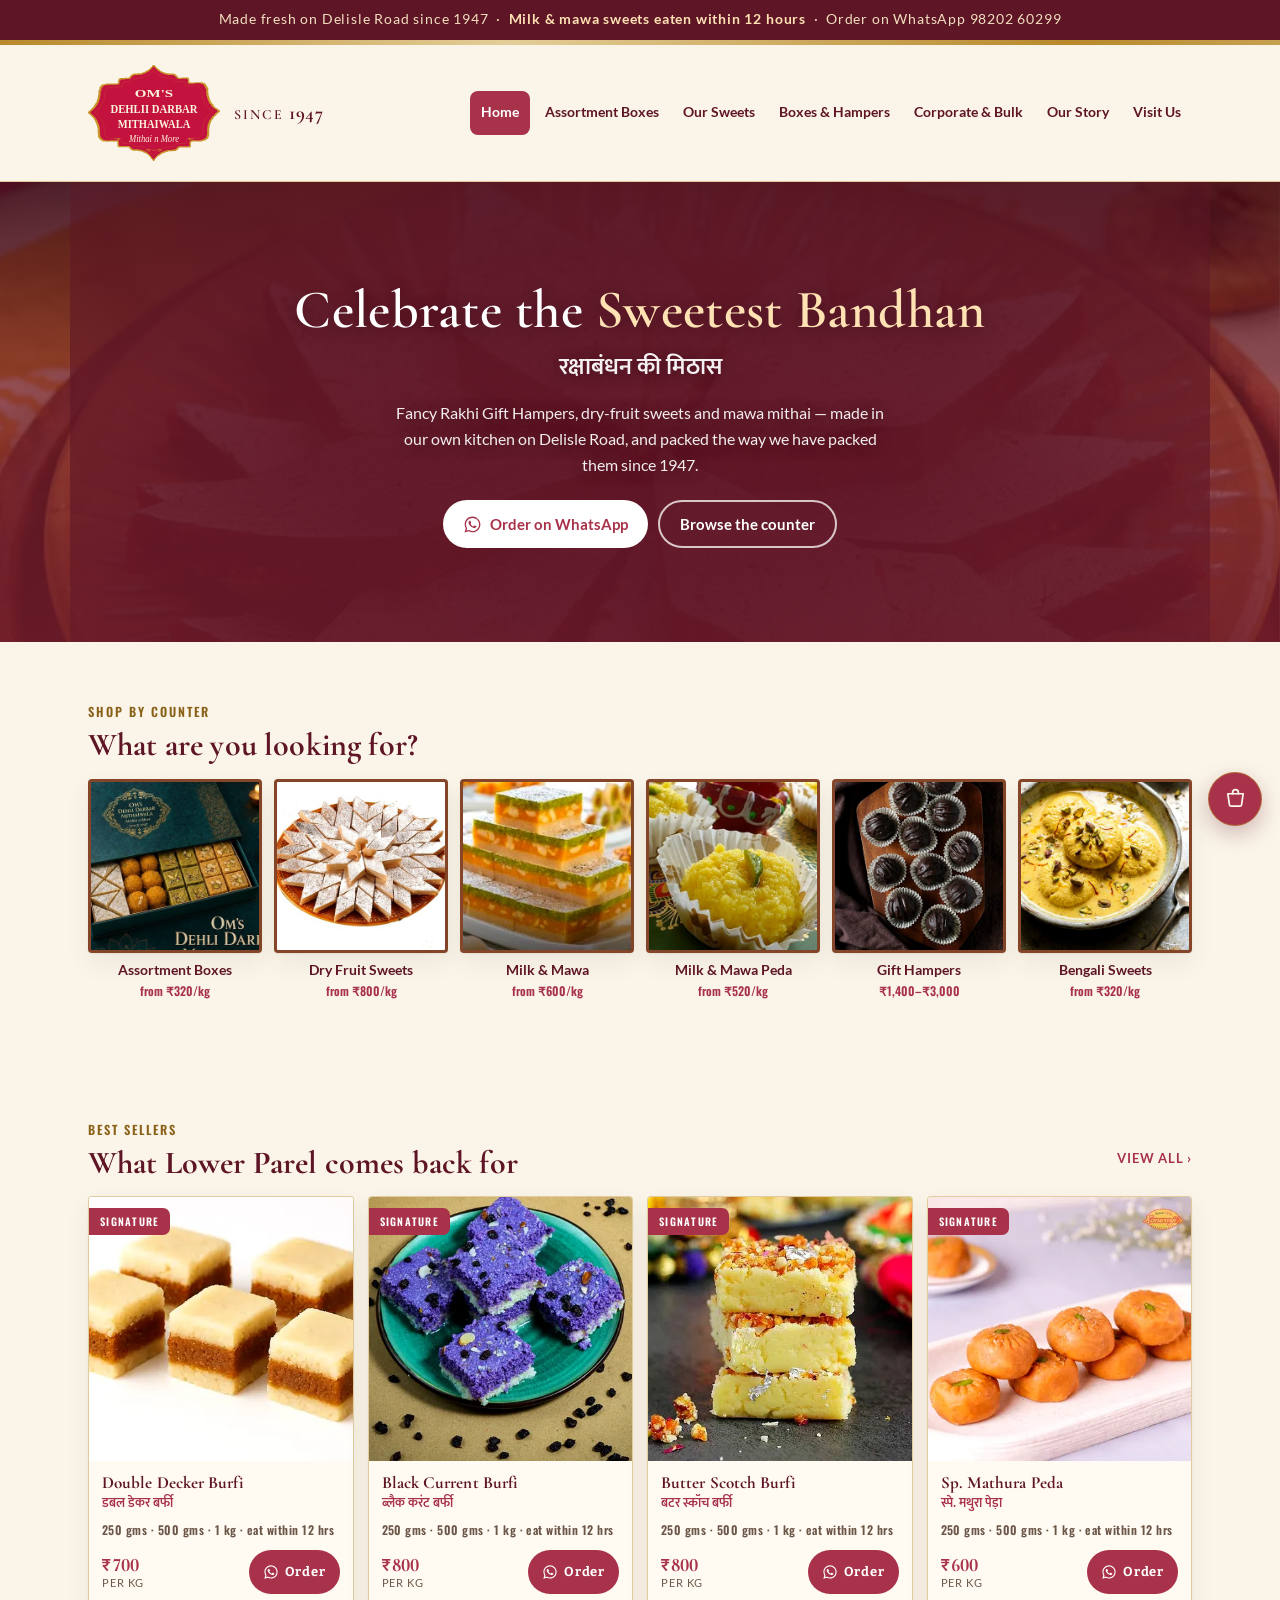
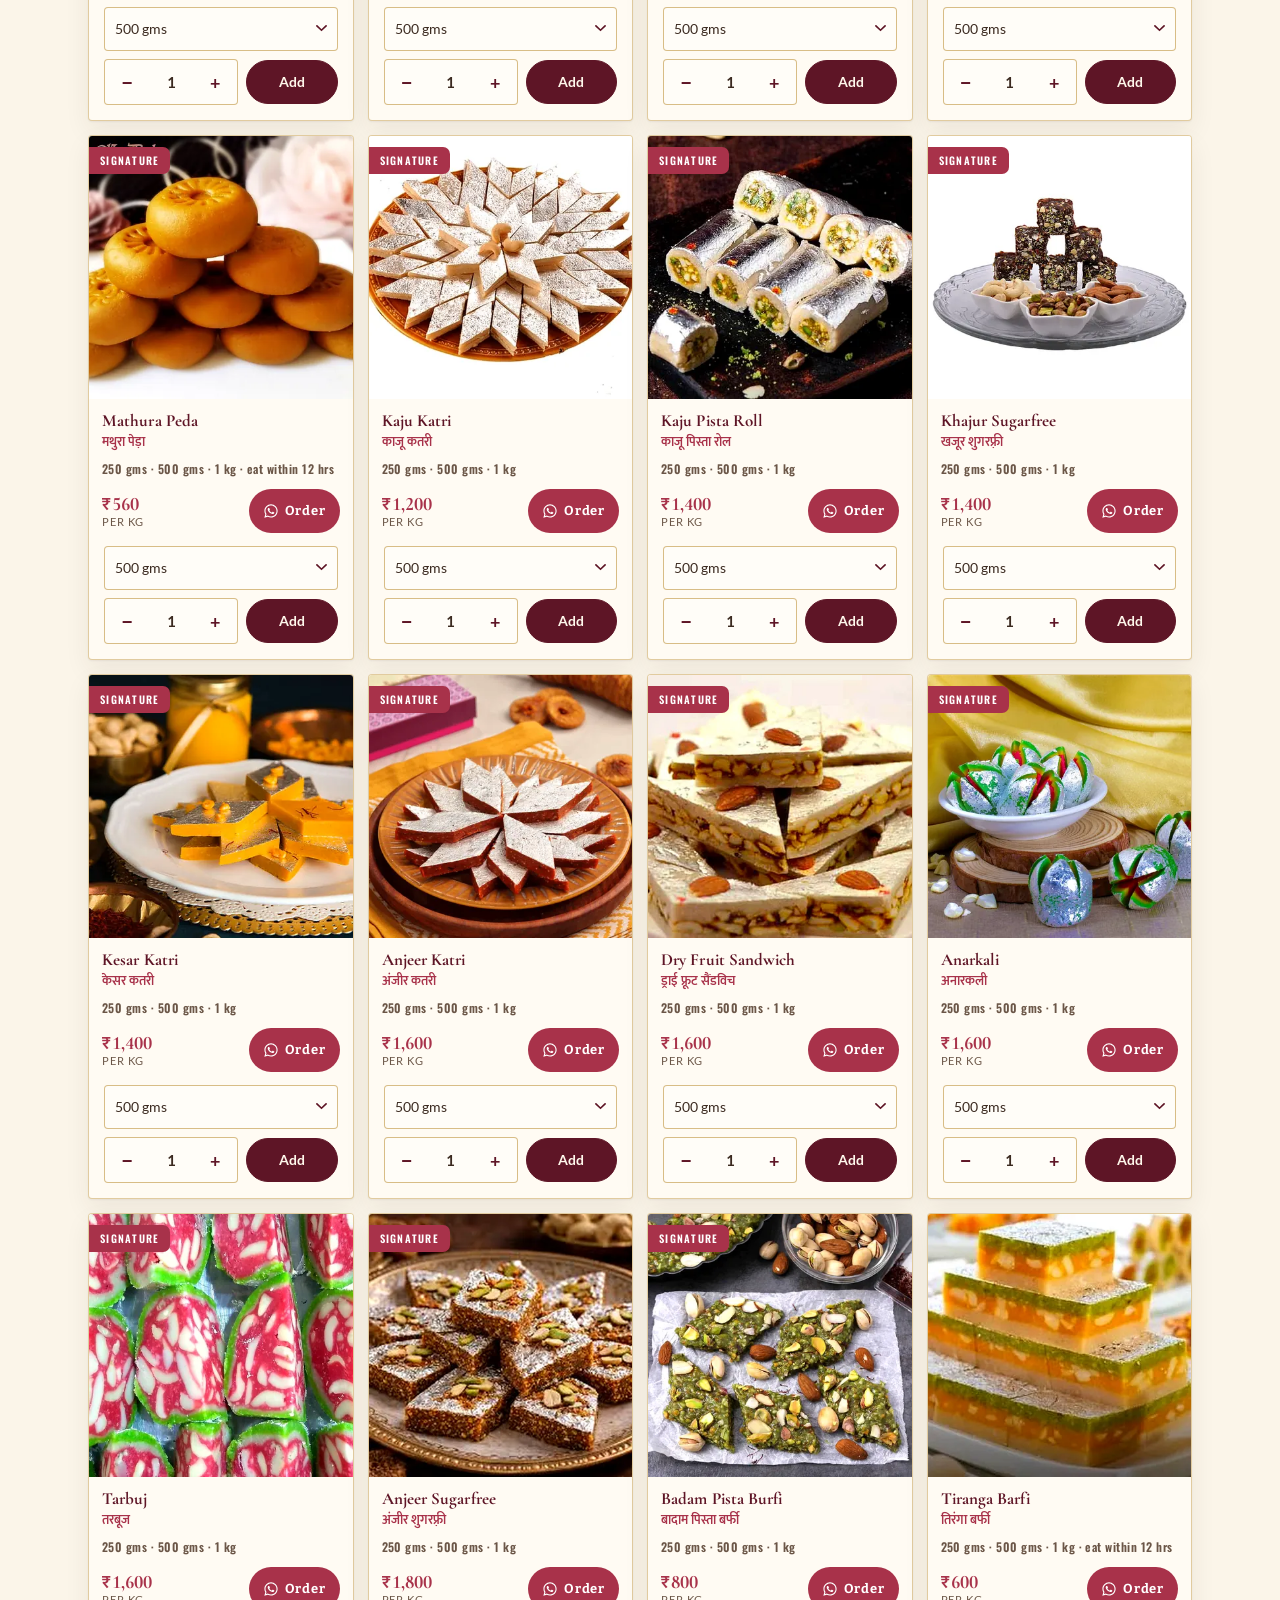
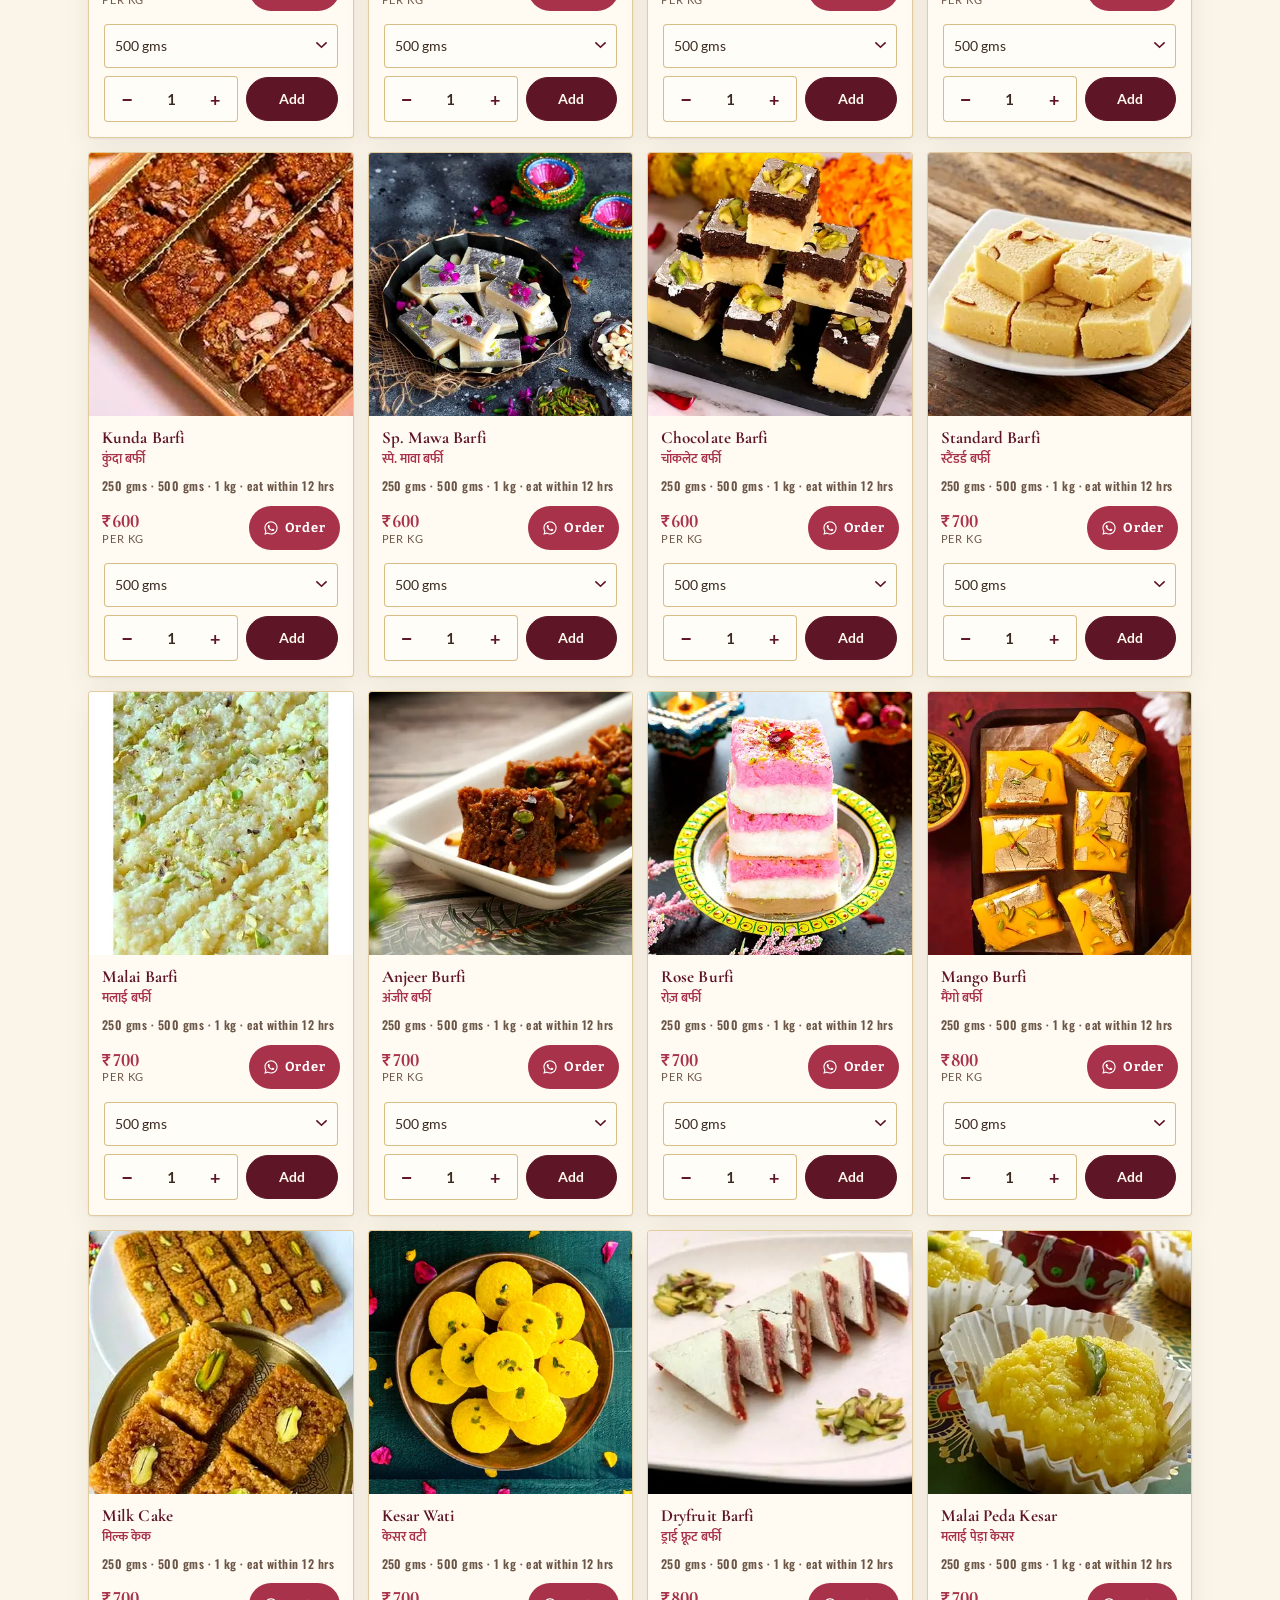
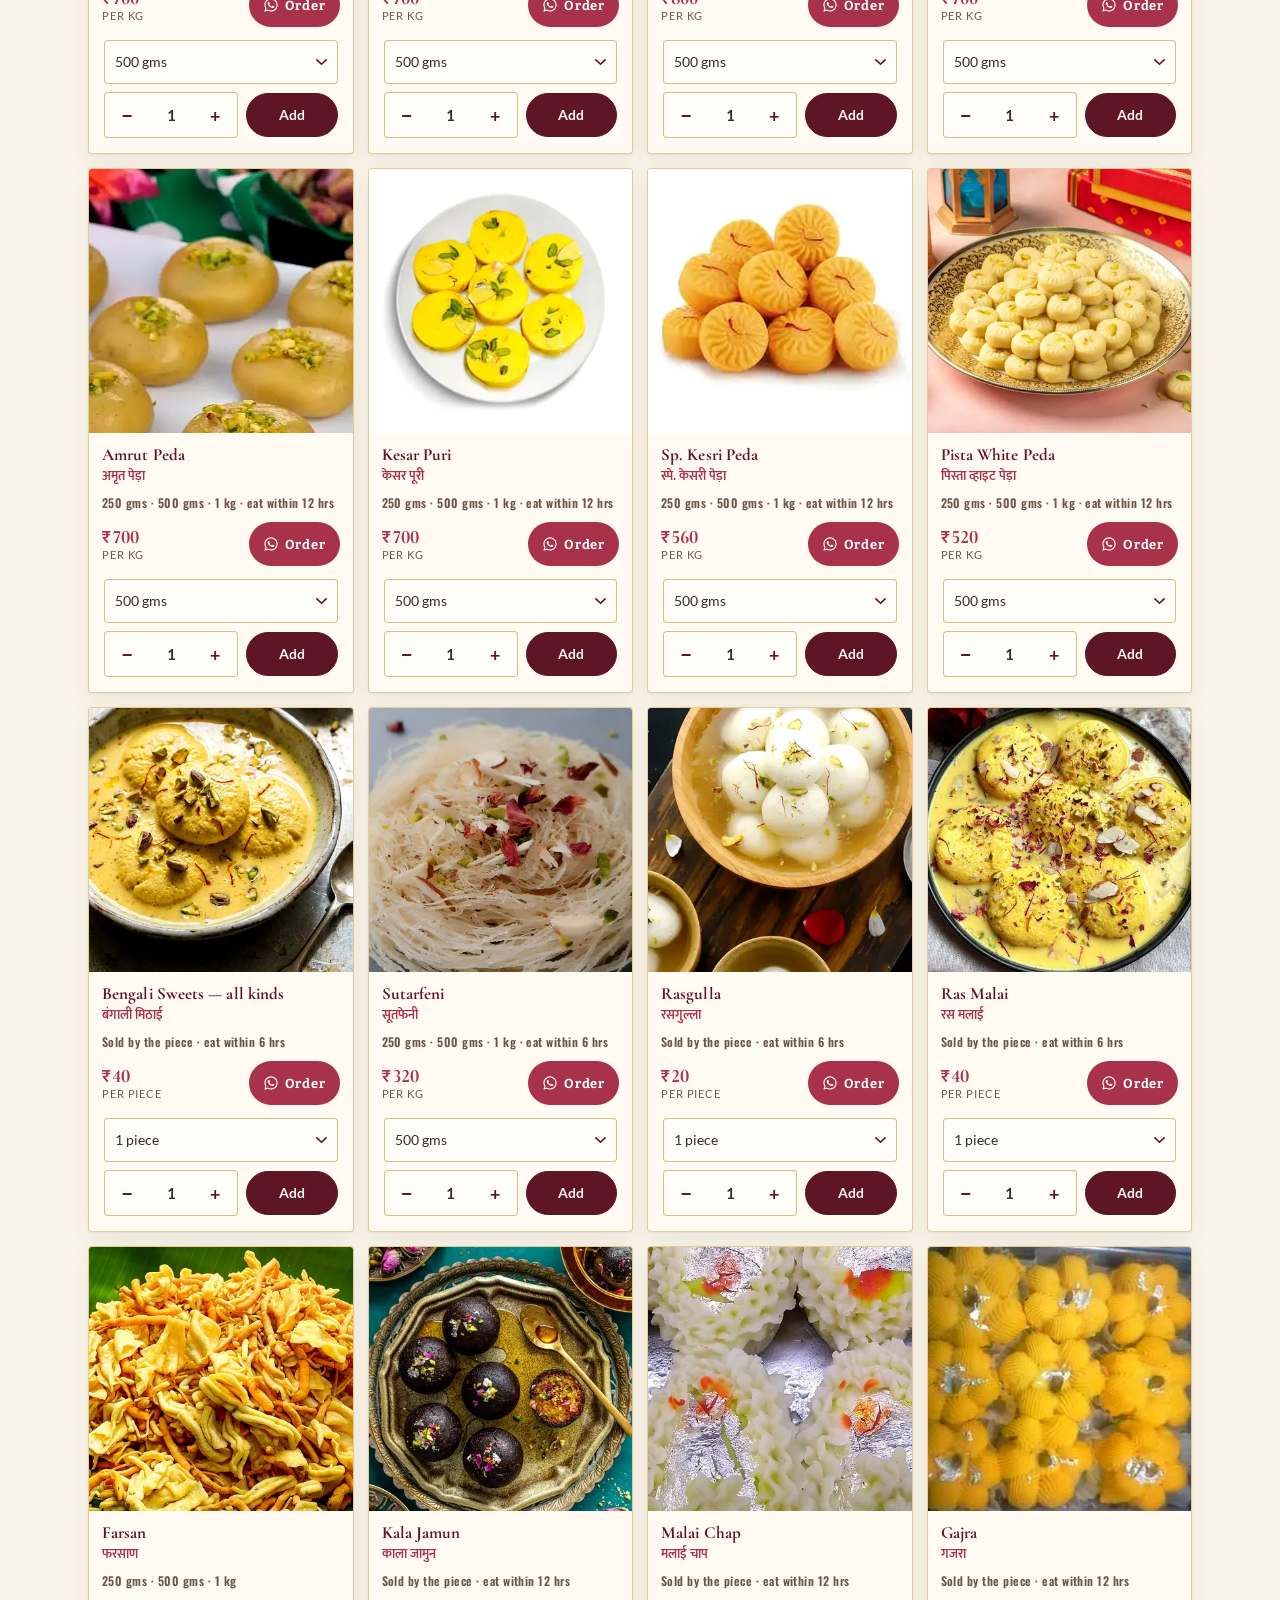
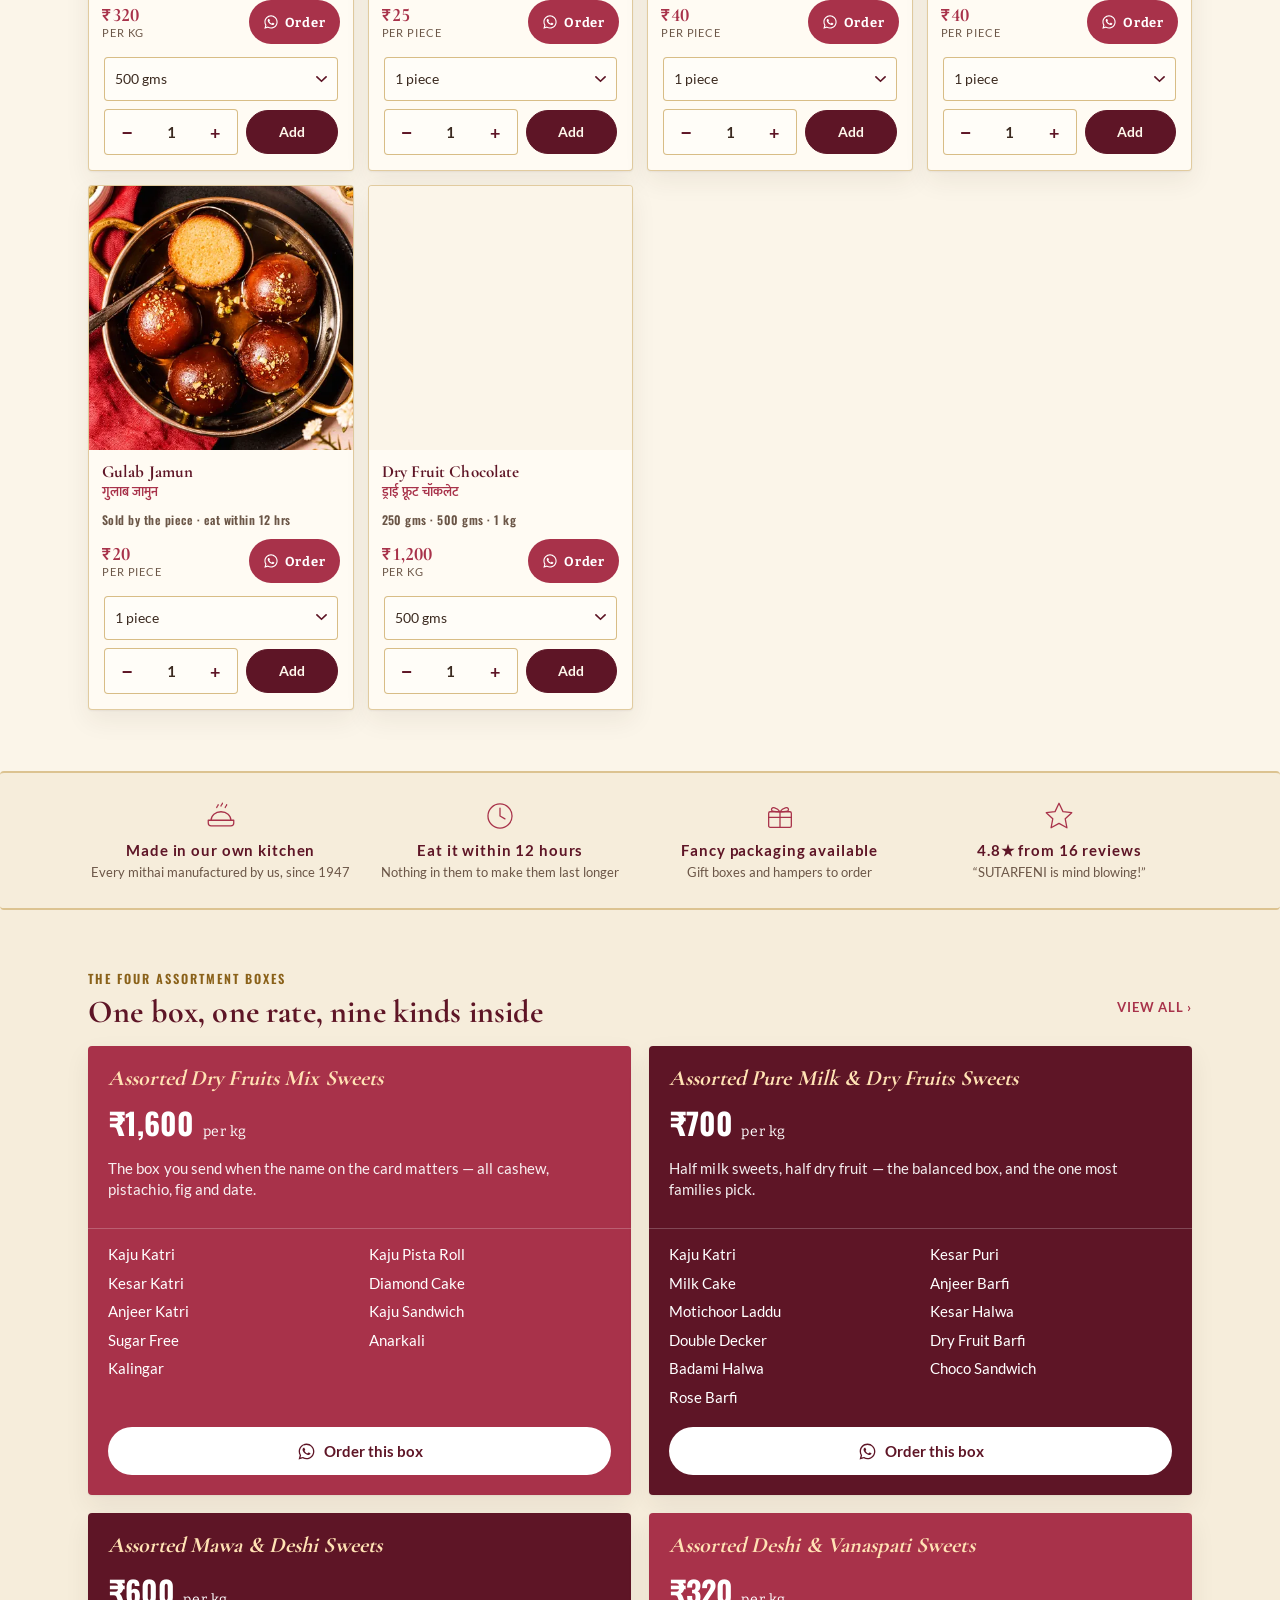
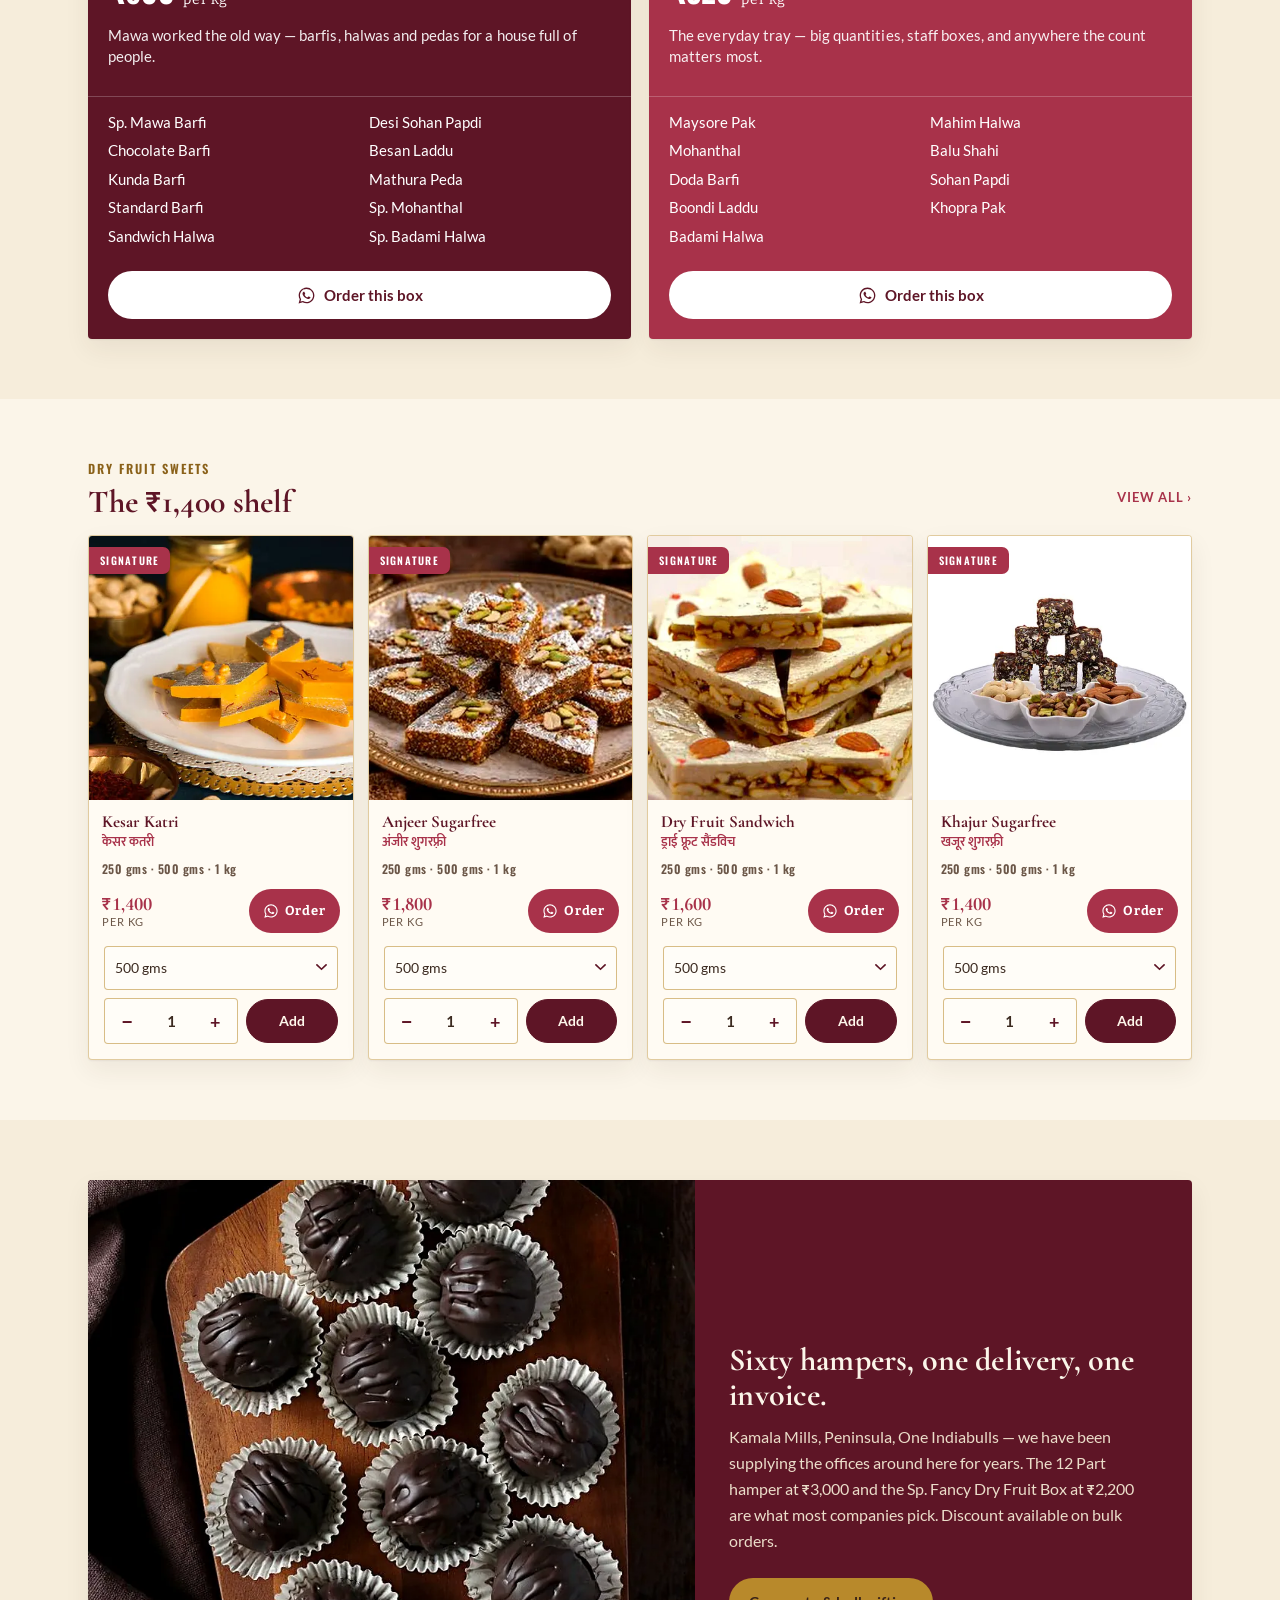
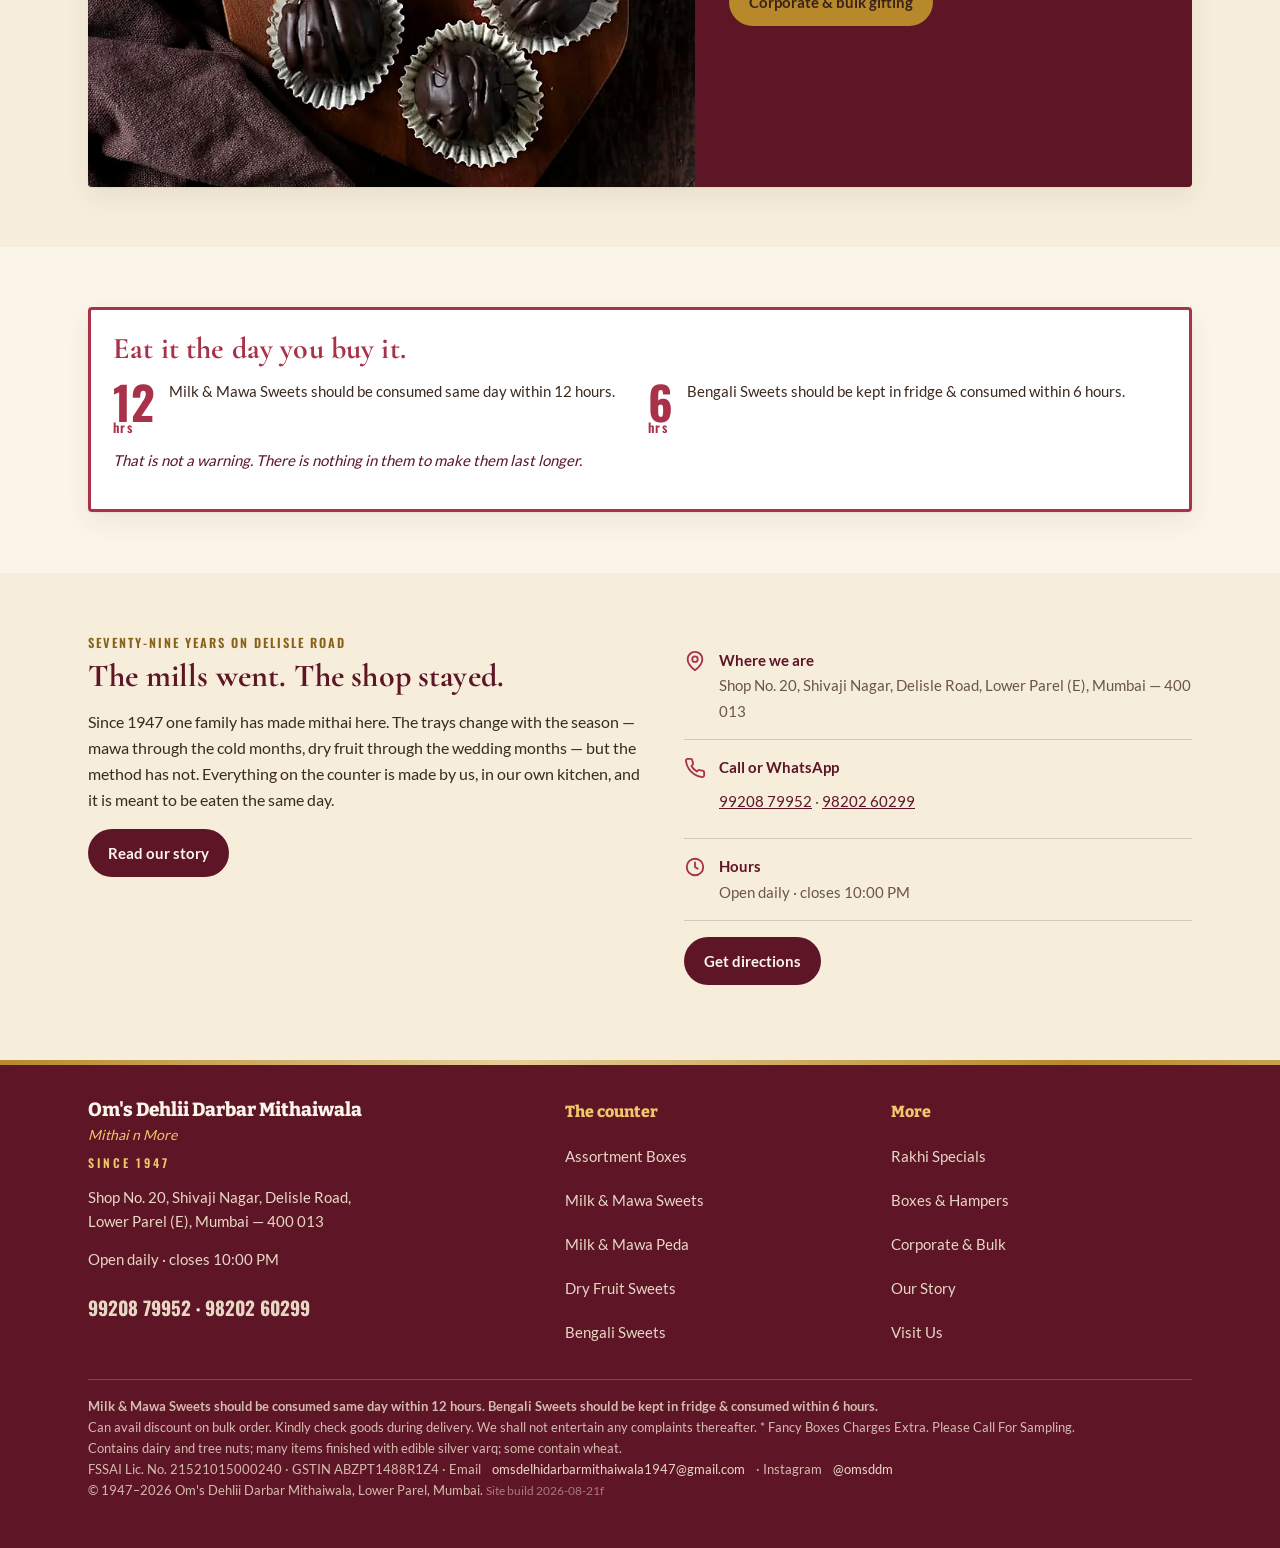
==== commit 1b9ad0a5: "Fix mobile sweets catalogue visibility, update categories, add flyer assortment box" ====
--- a/index.html
+++ b/index.html
@@ -1,226 +1,226 @@
-<!DOCTYPE html>
-<html lang="en">
-<head>
-<meta charset="utf-8">
-<meta name="viewport" content="width=device-width, initial-scale=1">
-<title>Mithai shop in Lower Parel, Mumbai — Om's Dehlii Darbar Mithaiwala, since 1947</title>
-<meta name="description" content="Family mithai shop on Delisle Road, Lower Parel since 1947. Dry fruit, milk, bengali and mawa mithais made in-house. Rakhi hampers ₹1,400–₹3,000 and corporate gifting. Order on WhatsApp.">
-<link rel="canonical" href="https://omsdelhidarbarmithaiwala1947.github.io/Our-Website/">
-<meta name="theme-color" content="#C4123F">
-<meta property="og:type" content="website">
-<meta property="og:site_name" content="Om's Dehlii Darbar Mithaiwala">
-<meta property="og:title" content="Mithai shop in Lower Parel, Mumbai — Om's Dehlii Darbar Mithaiwala, since 1947">
-<meta property="og:description" content="Family mithai shop on Delisle Road, Lower Parel since 1947. Dry fruit, milk, bengali and mawa mithais made in-house. Rakhi hampers ₹1,400–₹3,000 and corporate gifting. Order on WhatsApp.">
-<meta property="og:url" content="https://omsdelhidarbarmithaiwala1947.github.io/Our-Website/">
-<meta property="og:image" content="https://omsdelhidarbarmithaiwala1947.github.io/Our-Website/assets/img/linkcard.jpg">
-<meta property="og:image:width" content="1200"><meta property="og:image:height" content="630">
-<meta property="og:locale" content="en_IN">
-<meta name="twitter:card" content="summary_large_image">
-<link rel="preload" as="image" fetchpriority="high" imagesizes="100vw"
- imagesrcset="assets/img/hero-wide-700.webp 700w, assets/img/hero-wide-1000.webp 1000w, assets/img/hero-wide-1400.webp 1400w" href="assets/img/hero-wide-700.webp" type="image/webp">
-<link rel="preload" href="assets/fonts/bitter-800.woff2" as="font" type="font/woff2" crossorigin>
-<link rel="preload" href="assets/fonts/bitter-400.woff2" as="font" type="font/woff2" crossorigin>
-<link rel="preload" href="assets/fonts/oswald-700.woff2" as="font" type="font/woff2" crossorigin>
-<link rel="stylesheet" href="assets/css/site.css?v=2026-08-21e">
-<script src="assets/js/products.js?v=2026-08-21e" defer></script>
-<script src="assets/js/site.js?v=2026-08-21e" defer></script>
-<link rel="icon" href="assets/img/logo.svg" type="image/svg+xml">
-<script type="application/ld+json">{"@context":"https://schema.org","@type":["Bakery","LocalBusiness","Store"],"name":"Om's Dehlii Darbar Mithaiwala","alternateName":["Om's Dehlii Darbar Mithaiwala","Oms Dehlii Darbar Mithaiwala"],"slogan":"Mithai n More","description":"All varieties of dry fruit, milk, bengali and mawa mithais manufactured by us. We cater to all orders for retail and corporate. Also available all types of dry fruits and farsans and chocolates. Fancy packaging available.","foundingDate":"1947","url":"https://omsdelhidarbarmithaiwala1947.github.io/Our-Website/","telephone":["+919920879952","+919820260299"],"priceRange":"₹₹","currenciesAccepted":"INR","paymentAccepted":"Cash, UPI","servesCuisine":"Indian sweets","address":{"@type":"PostalAddress","streetAddress":"Shop No. 20, Shivaji Nagar, Delisle Road","addressLocality":"Lower Parel (E), Mumbai","addressRegion":"Maharashtra","postalCode":"400013","addressCountry":"IN"},"openingHoursSpecification":[{"@type":"OpeningHoursSpecification","dayOfWeek":["Monday","Tuesday","Wednesday","Thursday","Friday","Saturday","Sunday"],"closes":"22:00"}],"aggregateRating":{"@type":"AggregateRating","ratingValue":"4.8","reviewCount":"16","bestRating":"5"},"hasMap":"https://maps.google.com/?q=Om%27s%20Dehlii%20Darbar%20Mithaiwala%2C%20Shop%20No.%2020%2C%20Shivaji%20Nagar%2C%20Delisle%20Road%2C%20Lower%20Parel%20%28E%29%2C%20Mumbai%20400013"}</script>
-</head>
-<body>
-<a class="skip" href="#main">Skip to content</a>
-<div class="announce"><span>Made fresh on Delisle Road since 1947 &nbsp;·&nbsp; <b>Milk &amp; mawa sweets eaten within 12 hours</b> &nbsp;·&nbsp; Order on WhatsApp 98202 60299</span></div>
-<div class="season" id="season-banner" role="region" aria-label="Rakhi season notice"><div class="season-in"><span>Fancy Rakhi Gift Hampers are ready — ₹1,400 to ₹3,000.</span><a href="rakhi.html">See the hampers</a><button class="x" type="button" aria-label="Dismiss this notice">&times;</button></div></div>
-<div class="goldrule" aria-hidden="true"></div>
-<header class="hdr">
-  <div class="hdr-in">
-    <a class="brand" href="index.html">
-      <img src="assets/img/logo.svg" width="150" height="110" alt="Om's Dehlii Darbar Mithaiwala — Mithai n More">
-      <span class="since">SINCE <b>1947</b></span>
-    </a>
-    <button class="navbtn" id="navbtn" aria-expanded="false" aria-controls="nav">Menu</button>
-    <nav class="nav" id="nav" aria-label="Main"><ul><li><a href="index.html">Home</a></li><li><a href="rakhi.html" data-season-only>Rakhi Specials</a></li><li><a href="assortments.html">Assortment Boxes</a></li><li><a href="sweets.html">Our Sweets</a></li><li><a href="boxes.html">Boxes &amp; Hampers</a></li><li><a href="corporate.html">Corporate &amp; Bulk</a></li><li><a href="story.html">Our Story</a></li><li><a href="visit.html">Visit Us</a></li></ul></nav>
-  </div>
-</header>
-<main id="main">
-
-<section class="banner">
-  <div class="bimg">
-    <picture><source type="image/webp" sizes="100vw"
-      srcset="assets/img/hero-wide-700.webp 700w, assets/img/hero-wide-1000.webp 1000w, assets/img/hero-wide-1400.webp 1400w">
-    <img src="assets/img/hero-wide-700.jpg" sizes="100vw"
-         srcset="assets/img/hero-wide-700.jpg 700w, assets/img/hero-wide-1000.jpg 1000w, assets/img/hero-wide-1400.jpg 1400w"
-         width="1400" height="650" fetchpriority="high" decoding="async"
-         alt="Tarbuj — dry-fruit sweet cut like a watermelon slice, green rind and rose-red centre set with almond slivers"></picture>
-  </div>
-  <div class="bin">
-    <p class="eyebrow" data-season-only>Rakshabandhan &middot; 28 August 2026</p>
-    <h1>Celebrate the <em>Sweetest Bandhan</em></h1>
-    <p class="dv">रक्षाबंधन की मिठास</p>
-    <p>Fancy Rakhi Gift Hampers, dry-fruit sweets and mawa mithai — made in our own kitchen
-       on Delisle Road, and packed the way we have packed them since 1947.</p>
-    <div class="pricetag" data-season-only>Hampers ₹1,400 &nbsp;·&nbsp; ₹2,100 &nbsp;·&nbsp; ₹2,500 &nbsp;·&nbsp; ₹3,000</div>
-    <div class="bcta">
-      <a class="btn btn-wa" data-href="wa" href="#"><svg viewBox="0 0 24 24" fill="currentColor" aria-hidden="true"><path d="M12.04 2C6.58 2 2.13 6.45 2.13 11.91c0 1.75.46 3.45 1.32 4.95L2 22l5.25-1.38a9.9 9.9 0 0 0 4.79 1.22c5.46 0 9.9-4.45 9.9-9.91 0-2.65-1.03-5.14-2.9-7.01A9.82 9.82 0 0 0 12.04 2Zm0 18.15a8.2 8.2 0 0 1-4.2-1.15l-.3-.18-3.12.82.83-3.04-.2-.31a8.18 8.18 0 0 1-1.26-4.38c0-4.54 3.7-8.23 8.25-8.23 2.2 0 4.27.86 5.83 2.42a8.17 8.17 0 0 1 2.41 5.82c0 4.54-3.69 8.23-8.24 8.23Zm4.52-6.16c-.25-.12-1.47-.72-1.69-.81-.23-.08-.39-.12-.56.13-.16.24-.64.8-.78.97-.15.16-.29.18-.54.06-.25-.13-1.05-.39-2-1.23-.74-.66-1.24-1.47-1.38-1.72-.15-.25-.02-.38.11-.5.11-.11.25-.29.37-.44.12-.15.16-.25.25-.42.08-.16.04-.31-.02-.43-.06-.12-.56-1.34-.76-1.84-.2-.48-.4-.42-.56-.42h-.47c-.16 0-.43.06-.65.31-.22.25-.85.83-.85 2.03s.87 2.35.99 2.51c.12.16 1.71 2.61 4.15 3.66.58.25 1.03.4 1.39.51.58.19 1.11.16 1.53.1.47-.07 1.47-.6 1.67-1.18.21-.58.21-1.07.15-1.18-.06-.1-.22-.16-.47-.28Z"/></svg>Order on WhatsApp</a>
-      <a class="btn btn-ghost" href="rakhi.html" data-season-only>See Rakhi hampers</a>
-      <a class="btn btn-ghost" href="sweets.html">Browse the counter</a>
-    </div>
-  </div>
-</section>
-
-<section class="sec">
-  <div class="wrap">
-    <div class="rowhead"><div><div class="sub">Shop by counter</div><h2>What are you looking for?</h2></div></div>
-    <div class="cats" id="cattiles"></div>
-  </div>
-</section>
-
-<section class="sec tint" data-season-only>
-  <div class="wrap">
-    <div class="ribbon"><span>FANCY RAKHI GIFT HAMPERS &middot; 28 AUGUST 2026</span></div>
-    <div data-hampers></div>
-  </div>
-</section>
-
-<section class="sec">
-  <div class="wrap">
-    <div class="rowhead">
-      <div><div class="sub">Best sellers</div><h2>What Lower Parel comes back for</h2></div>
-      <a class="viewall" href="sweets.html">View all &rsaquo;</a>
-    </div>
-    <div class="pgrid" id="bestsellers"></div>
-  </div>
-</section>
-
-<section class="trustbar">
-  <div class="tin">
-    <div class="tb"><svg viewBox="0 0 48 48"><path d="M10 30c0-7 6-12 14-12s14 5 14 12"/><path d="M6 30h36v4a4 4 0 0 1-4 4H10a4 4 0 0 1-4-4z"/><path d="M18 12c0-2 2-2 2-4M24 10c0-2 2-2 2-4M30 12c0-2 2-2 2-4"/></svg>
-      <b>Made in our own kitchen</b><span>Every mithai manufactured by us, since 1947</span></div>
-    <div class="tb"><svg viewBox="0 0 48 48"><circle cx="24" cy="24" r="17"/><path d="M24 13v11l7 4"/></svg>
-      <b>Eat it within 12 hours</b><span>Nothing in them to make them last longer</span></div>
-    <div class="tb"><svg viewBox="0 0 48 48"><rect x="8" y="18" width="32" height="22" rx="2"/><path d="M8 26h32M24 18v22"/><path d="M24 18c-4-6-12-8-12-3 0 3 6 3 12 3zM24 18c4-6 12-8 12-3 0 3-6 3-12 3z"/></svg>
-      <b>Fancy packaging available</b><span>Gift boxes and hampers to order</span></div>
-    <div class="tb"><svg viewBox="0 0 48 48"><path d="M24 6l5.6 11.8 12.4 1.6-9.2 8.6 2.4 12.6L24 34.4 12.8 40.6l2.4-12.6L6 19.4l12.4-1.6z"/></svg>
-      <b>4.8&#9733; from 16 reviews</b><span>&ldquo;SUTARFENI is mind blowing!&rdquo;</span></div>
-  </div>
-</section>
-
-<section class="sec tint">
-  <div class="wrap">
-    <div class="rowhead">
-      <div><div class="sub">The four assortment boxes</div><h2>One box, one rate, nine kinds inside</h2></div>
-      <a class="viewall" href="assortments.html">View all &rsaquo;</a>
-    </div>
-    <div class="bands" data-bands></div>
-  </div>
-</section>
-
-<section class="sec">
-  <div class="wrap">
-    <div class="rowhead">
-      <div><div class="sub">Dry fruit sweets</div><h2>The ₹1,400 shelf</h2></div>
-      <a class="viewall" href="sweets.html">View all &rsaquo;</a>
-    </div>
-    <div class="pgrid" id="row-dryfruit"></div>
-  </div>
-</section>
-
-<section class="sec tint">
-  <div class="wrap">
-    <div class="promo">
-      <div class="pimg"><picture><source type="image/webp" srcset="assets/img/dry-fruit-chocolate-800.webp">
-        <img src="assets/img/dry-fruit-chocolate-800.jpg" width="800" height="800" loading="lazy" decoding="async"
-             alt="A packed gift tray of assorted mithai, ready for corporate gifting"></picture></div>
-      <div class="ptxt">
-        <h2>Sixty hampers, one delivery, one invoice.</h2>
-        <p>Kamala Mills, Peninsula, One Indiabulls — we have been supplying the offices around here for years.
-           The 12 Part hamper at ₹3,000 and the Sp. Fancy Dry Fruit Box at ₹2,200 are what most companies pick.
-           Discount available on bulk orders.</p>
-        <a class="btn" href="corporate.html">Corporate &amp; bulk gifting</a>
-      </div>
-    </div>
-  </div>
-</section>
-
-<section class="sec"><div class="wrap"><div class="fresh">
-  <h2>Eat it the day you buy it.</h2>
-  <div class="fg">
-    <div class="fcard"><b>12<span>hrs</span></b><span>Milk &amp; Mawa Sweets should be consumed same day within 12 hours.</span></div>
-    <div class="fcard"><b>6<span>hrs</span></b><span>Bengali Sweets should be kept in fridge &amp; consumed within 6 hours.</span></div>
-  </div>
-  <p class="fnote">That is not a warning. There is nothing in them to make them last longer.</p>
-</div></div></section>
-
-<section class="sec tint">
-  <div class="wrap two">
-    <div>
-      <div class="rowhead"><div><div class="sub">Seventy-nine years on Delisle Road</div><h2>The mills went. The shop stayed.</h2></div></div>
-      <p>Since 1947 one family has made mithai here. The trays change with the season — mawa through the cold
-         months, dry fruit through the wedding months — but the method has not. Everything on the counter is
-         made by us, in our own kitchen, and it is meant to be eaten the same day.</p>
-      <p><a class="btn btn-solid" href="story.html">Read our story</a></p>
-    </div>
-    <div>
-      <ul class="infolist">
-        <li><svg viewBox="0 0 24 24" fill="none" stroke="currentColor" stroke-width="2" stroke-linecap="round" stroke-linejoin="round" aria-hidden="true"><path d="M20 10c0 6-8 12-8 12S4 16 4 10a8 8 0 1 1 16 0Z"/><circle cx="12" cy="10" r="3"/></svg><div><b>Where we are</b><span data-shop="shop-address"></span></div></li>
-        <li><svg viewBox="0 0 24 24" fill="none" stroke="currentColor" stroke-width="2" stroke-linecap="round" stroke-linejoin="round" aria-hidden="true"><path d="M22 16.9v3a2 2 0 0 1-2.2 2 19.8 19.8 0 0 1-8.6-3.1 19.5 19.5 0 0 1-6-6A19.8 19.8 0 0 1 2.1 4.2 2 2 0 0 1 4.1 2h3a2 2 0 0 1 2 1.7c.1 1 .4 1.9.7 2.8a2 2 0 0 1-.5 2.1L8.1 9.9a16 16 0 0 0 6 6l1.3-1.3a2 2 0 0 1 2.1-.4c.9.3 1.8.6 2.8.7a2 2 0 0 1 1.7 2Z"/></svg><div><b>Call or WhatsApp</b><span data-phones></span></div></li>
-        <li><svg viewBox="0 0 24 24" fill="none" stroke="currentColor" stroke-width="2" stroke-linecap="round" stroke-linejoin="round" aria-hidden="true"><circle cx="12" cy="12" r="9"/><path d="M12 7v5l3 2"/></svg><div><b>Hours</b><span data-shop="shop-hours"></span></div></li>
-      </ul>
-      <p style="margin-top:16px"><a class="btn btn-solid" data-href="maps" href="#" rel="noopener">Get directions</a></p>
-    </div>
-  </div>
-</section>
-
-</main>
-<div class="goldrule" aria-hidden="true"></div>
-<footer class="ftr">
-  <div class="wrap inner">
-    <div class="cols">
-      <div>
-        <div class="lock">Om's Dehlii Darbar Mithaiwala</div>
-        <div class="tag">Mithai n More</div>
-        <div class="since">Since 1947</div>
-        <p style="margin-top:14px">Shop No. 20, Shivaji Nagar, Delisle Road,<br>Lower Parel (E), Mumbai — 400 013</p>
-        <p>Open daily · closes 10:00 PM</p>
-        <div class="nums" data-phones></div>
-      </div>
-      <div>
-        <h4>The counter</h4>
-        <ul>
-          <li><a href="assortments.html">Assortment Boxes</a></li>
-          <li><a href="sweets.html">Milk &amp; Mawa Sweets</a></li>
-          <li><a href="sweets.html">Milk &amp; Mawa Peda</a></li>
-          <li><a href="sweets.html">Dry Fruit Sweets</a></li>
-          <li><a href="sweets.html">Bengali Sweets</a></li>
-        </ul>
-      </div>
-      <div>
-        <h4>More</h4>
-        <ul>
-          <li><a href="rakhi.html">Rakhi Specials</a></li>
-          <li><a href="boxes.html">Boxes &amp; Hampers</a></li>
-          <li><a href="corporate.html">Corporate &amp; Bulk</a></li>
-          <li><a href="story.html">Our Story</a></li>
-          <li><a href="visit.html">Visit Us</a></li>
-        </ul>
-      </div>
-    </div>
-    <p class="fine">
-      <b>Milk &amp; Mawa Sweets should be consumed same day within 12 hours. Bengali Sweets should be kept in
-      fridge &amp; consumed within 6 hours.</b><br>
-      Can avail discount on bulk order. Kindly check goods during delivery. We shall not entertain any complaints
-      thereafter. * Fancy Boxes Charges Extra. Please Call For Sampling.<br>
-      Contains dairy and tree nuts; many items finished with edible silver varq; some contain wheat.<br>
-      FSSAI Lic. No. <span data-ph="fssai"></span> · GSTIN <span data-ph="gst"></span> ·
-      Email <span data-ph="email"></span> · Instagram <span data-ph="instagram"></span><br>
-      © 1947–2026 Om's Dehlii Darbar Mithaiwala, Lower Parel, Mumbai. <span class="build">Site build 2026-08-21e</span>
-    </p>
-  </div>
-</footer>
-<nav class="actionbar" aria-label="Quick actions">
-  <a class="wa" data-href="wa" href="#"><svg viewBox="0 0 24 24" fill="currentColor" aria-hidden="true"><path d="M12.04 2C6.58 2 2.13 6.45 2.13 11.91c0 1.75.46 3.45 1.32 4.95L2 22l5.25-1.38a9.9 9.9 0 0 0 4.79 1.22c5.46 0 9.9-4.45 9.9-9.91 0-2.65-1.03-5.14-2.9-7.01A9.82 9.82 0 0 0 12.04 2Zm0 18.15a8.2 8.2 0 0 1-4.2-1.15l-.3-.18-3.12.82.83-3.04-.2-.31a8.18 8.18 0 0 1-1.26-4.38c0-4.54 3.7-8.23 8.25-8.23 2.2 0 4.27.86 5.83 2.42a8.17 8.17 0 0 1 2.41 5.82c0 4.54-3.69 8.23-8.24 8.23Zm4.52-6.16c-.25-.12-1.47-.72-1.69-.81-.23-.08-.39-.12-.56.13-.16.24-.64.8-.78.97-.15.16-.29.18-.54.06-.25-.13-1.05-.39-2-1.23-.74-.66-1.24-1.47-1.38-1.72-.15-.25-.02-.38.11-.5.11-.11.25-.29.37-.44.12-.15.16-.25.25-.42.08-.16.04-.31-.02-.43-.06-.12-.56-1.34-.76-1.84-.2-.48-.4-.42-.56-.42h-.47c-.16 0-.43.06-.65.31-.22.25-.85.83-.85 2.03s.87 2.35.99 2.51c.12.16 1.71 2.61 4.15 3.66.58.25 1.03.4 1.39.51.58.19 1.11.16 1.53.1.47-.07 1.47-.6 1.67-1.18.21-.58.21-1.07.15-1.18-.06-.1-.22-.16-.47-.28Z"/></svg>WhatsApp</a>
-  <a data-href="tel" href="#"><svg viewBox="0 0 24 24" fill="none" stroke="currentColor" stroke-width="2" stroke-linecap="round" stroke-linejoin="round" aria-hidden="true"><path d="M22 16.9v3a2 2 0 0 1-2.2 2 19.8 19.8 0 0 1-8.6-3.1 19.5 19.5 0 0 1-6-6A19.8 19.8 0 0 1 2.1 4.2 2 2 0 0 1 4.1 2h3a2 2 0 0 1 2 1.7c.1 1 .4 1.9.7 2.8a2 2 0 0 1-.5 2.1L8.1 9.9a16 16 0 0 0 6 6l1.3-1.3a2 2 0 0 1 2.1-.4c.9.3 1.8.6 2.8.7a2 2 0 0 1 1.7 2Z"/></svg>Call</a>
-  <a data-href="maps" href="#" rel="noopener"><svg viewBox="0 0 24 24" fill="none" stroke="currentColor" stroke-width="2" stroke-linecap="round" stroke-linejoin="round" aria-hidden="true"><path d="M20 10c0 6-8 12-8 12S4 16 4 10a8 8 0 1 1 16 0Z"/><circle cx="12" cy="10" r="3"/></svg>Directions</a>
-</nav>
-</body>
-</html>
+<!DOCTYPE html>
+<html lang="en">
+<head>
+<meta charset="utf-8">
+<meta name="viewport" content="width=device-width, initial-scale=1">
+<title>Mithai shop in Lower Parel, Mumbai — Om's Dehlii Darbar Mithaiwala, since 1947</title>
+<meta name="description" content="Family mithai shop on Delisle Road, Lower Parel since 1947. Dry fruit, milk, bengali and mawa mithais made in-house. Rakhi hampers ₹1,400–₹3,000 and corporate gifting. Order on WhatsApp.">
+<link rel="canonical" href="https://omsdelhidarbarmithaiwala1947.github.io/Our-Website/">
+<meta name="theme-color" content="#C4123F">
+<meta property="og:type" content="website">
+<meta property="og:site_name" content="Om's Dehlii Darbar Mithaiwala">
+<meta property="og:title" content="Mithai shop in Lower Parel, Mumbai — Om's Dehlii Darbar Mithaiwala, since 1947">
+<meta property="og:description" content="Family mithai shop on Delisle Road, Lower Parel since 1947. Dry fruit, milk, bengali and mawa mithais made in-house. Rakhi hampers ₹1,400–₹3,000 and corporate gifting. Order on WhatsApp.">
+<meta property="og:url" content="https://omsdelhidarbarmithaiwala1947.github.io/Our-Website/">
+<meta property="og:image" content="https://omsdelhidarbarmithaiwala1947.github.io/Our-Website/assets/img/linkcard.jpg">
+<meta property="og:image:width" content="1200"><meta property="og:image:height" content="630">
+<meta property="og:locale" content="en_IN">
+<meta name="twitter:card" content="summary_large_image">
+<link rel="preload" as="image" fetchpriority="high" imagesizes="100vw"
+ imagesrcset="assets/img/hero-wide-700.webp 700w, assets/img/hero-wide-1000.webp 1000w, assets/img/hero-wide-1400.webp 1400w" href="assets/img/hero-wide-700.webp" type="image/webp">
+<link rel="preload" href="assets/fonts/bitter-800.woff2" as="font" type="font/woff2" crossorigin>
+<link rel="preload" href="assets/fonts/bitter-400.woff2" as="font" type="font/woff2" crossorigin>
+<link rel="preload" href="assets/fonts/oswald-700.woff2" as="font" type="font/woff2" crossorigin>
+<link rel="stylesheet" href="assets/css/site.css?v=2026-08-21f">
+<script src="assets/js/products.js?v=2026-08-21f" defer></script>
+<script src="assets/js/site.js?v=2026-08-21f" defer></script>
+<link rel="icon" href="assets/img/logo.svg" type="image/svg+xml">
+<script type="application/ld+json">{"@context":"https://schema.org","@type":["Bakery","LocalBusiness","Store"],"name":"Om's Dehlii Darbar Mithaiwala","alternateName":["Om's Dehlii Darbar Mithaiwala","Oms Dehlii Darbar Mithaiwala"],"slogan":"Mithai n More","description":"All varieties of dry fruit, milk, bengali and mawa mithais manufactured by us. We cater to all orders for retail and corporate. Also available all types of dry fruits and farsans and chocolates. Fancy packaging available.","foundingDate":"1947","url":"https://omsdelhidarbarmithaiwala1947.github.io/Our-Website/","telephone":["+919920879952","+919820260299"],"priceRange":"₹₹","currenciesAccepted":"INR","paymentAccepted":"Cash, UPI","servesCuisine":"Indian sweets","address":{"@type":"PostalAddress","streetAddress":"Shop No. 20, Shivaji Nagar, Delisle Road","addressLocality":"Lower Parel (E), Mumbai","addressRegion":"Maharashtra","postalCode":"400013","addressCountry":"IN"},"openingHoursSpecification":[{"@type":"OpeningHoursSpecification","dayOfWeek":["Monday","Tuesday","Wednesday","Thursday","Friday","Saturday","Sunday"],"closes":"22:00"}],"aggregateRating":{"@type":"AggregateRating","ratingValue":"4.8","reviewCount":"16","bestRating":"5"},"hasMap":"https://maps.google.com/?q=Om%27s%20Dehlii%20Darbar%20Mithaiwala%2C%20Shop%20No.%2020%2C%20Shivaji%20Nagar%2C%20Delisle%20Road%2C%20Lower%20Parel%20%28E%29%2C%20Mumbai%20400013"}</script>
+</head>
+<body>
+<a class="skip" href="#main">Skip to content</a>
+<div class="announce"><span>Made fresh on Delisle Road since 1947 &nbsp;·&nbsp; <b>Milk &amp; mawa sweets eaten within 12 hours</b> &nbsp;·&nbsp; Order on WhatsApp 98202 60299</span></div>
+<div class="season" id="season-banner" role="region" aria-label="Rakhi season notice"><div class="season-in"><span>Fancy Rakhi Gift Hampers are ready — ₹1,400 to ₹3,000.</span><a href="rakhi.html">See the hampers</a><button class="x" type="button" aria-label="Dismiss this notice">&times;</button></div></div>
+<div class="goldrule" aria-hidden="true"></div>
+<header class="hdr">
+  <div class="hdr-in">
+    <a class="brand" href="index.html">
+      <img src="assets/img/logo.svg" width="150" height="110" alt="Om's Dehlii Darbar Mithaiwala — Mithai n More">
+      <span class="since">SINCE <b>1947</b></span>
+    </a>
+    <button class="navbtn" id="navbtn" aria-expanded="false" aria-controls="nav">Menu</button>
+    <nav class="nav" id="nav" aria-label="Main"><ul><li><a href="index.html">Home</a></li><li><a href="rakhi.html" data-season-only>Rakhi Specials</a></li><li><a href="assortments.html">Assortment Boxes</a></li><li><a href="sweets.html">Our Sweets</a></li><li><a href="boxes.html">Boxes &amp; Hampers</a></li><li><a href="corporate.html">Corporate &amp; Bulk</a></li><li><a href="story.html">Our Story</a></li><li><a href="visit.html">Visit Us</a></li></ul></nav>
+  </div>
+</header>
+<main id="main">
+
+<section class="banner">
+  <div class="bimg">
+    <picture><source type="image/webp" sizes="100vw"
+      srcset="assets/img/hero-wide-700.webp 700w, assets/img/hero-wide-1000.webp 1000w, assets/img/hero-wide-1400.webp 1400w">
+    <img src="assets/img/hero-wide-700.jpg" sizes="100vw"
+         srcset="assets/img/hero-wide-700.jpg 700w, assets/img/hero-wide-1000.jpg 1000w, assets/img/hero-wide-1400.jpg 1400w"
+         width="1400" height="650" fetchpriority="high" decoding="async"
+         alt="Tarbuj — dry-fruit sweet cut like a watermelon slice, green rind and rose-red centre set with almond slivers"></picture>
+  </div>
+  <div class="bin">
+    <p class="eyebrow" data-season-only>Rakshabandhan &middot; 28 August 2026</p>
+    <h1>Celebrate the <em>Sweetest Bandhan</em></h1>
+    <p class="dv">रक्षाबंधन की मिठास</p>
+    <p>Fancy Rakhi Gift Hampers, dry-fruit sweets and mawa mithai — made in our own kitchen
+       on Delisle Road, and packed the way we have packed them since 1947.</p>
+    <div class="pricetag" data-season-only>Hampers ₹1,400 &nbsp;·&nbsp; ₹2,100 &nbsp;·&nbsp; ₹2,500 &nbsp;·&nbsp; ₹3,000</div>
+    <div class="bcta">
+      <a class="btn btn-wa" data-href="wa" href="#"><svg viewBox="0 0 24 24" fill="currentColor" aria-hidden="true"><path d="M12.04 2C6.58 2 2.13 6.45 2.13 11.91c0 1.75.46 3.45 1.32 4.95L2 22l5.25-1.38a9.9 9.9 0 0 0 4.79 1.22c5.46 0 9.9-4.45 9.9-9.91 0-2.65-1.03-5.14-2.9-7.01A9.82 9.82 0 0 0 12.04 2Zm0 18.15a8.2 8.2 0 0 1-4.2-1.15l-.3-.18-3.12.82.83-3.04-.2-.31a8.18 8.18 0 0 1-1.26-4.38c0-4.54 3.7-8.23 8.25-8.23 2.2 0 4.27.86 5.83 2.42a8.17 8.17 0 0 1 2.41 5.82c0 4.54-3.69 8.23-8.24 8.23Zm4.52-6.16c-.25-.12-1.47-.72-1.69-.81-.23-.08-.39-.12-.56.13-.16.24-.64.8-.78.97-.15.16-.29.18-.54.06-.25-.13-1.05-.39-2-1.23-.74-.66-1.24-1.47-1.38-1.72-.15-.25-.02-.38.11-.5.11-.11.25-.29.37-.44.12-.15.16-.25.25-.42.08-.16.04-.31-.02-.43-.06-.12-.56-1.34-.76-1.84-.2-.48-.4-.42-.56-.42h-.47c-.16 0-.43.06-.65.31-.22.25-.85.83-.85 2.03s.87 2.35.99 2.51c.12.16 1.71 2.61 4.15 3.66.58.25 1.03.4 1.39.51.58.19 1.11.16 1.53.1.47-.07 1.47-.6 1.67-1.18.21-.58.21-1.07.15-1.18-.06-.1-.22-.16-.47-.28Z"/></svg>Order on WhatsApp</a>
+      <a class="btn btn-ghost" href="rakhi.html" data-season-only>See Rakhi hampers</a>
+      <a class="btn btn-ghost" href="sweets.html">Browse the counter</a>
+    </div>
+  </div>
+</section>
+
+<section class="sec">
+  <div class="wrap">
+    <div class="rowhead"><div><div class="sub">Shop by counter</div><h2>What are you looking for?</h2></div></div>
+    <div class="cats" id="cattiles"></div>
+  </div>
+</section>
+
+<section class="sec tint" data-season-only>
+  <div class="wrap">
+    <div class="ribbon"><span>FANCY RAKHI GIFT HAMPERS &middot; 28 AUGUST 2026</span></div>
+    <div data-hampers></div>
+  </div>
+</section>
+
+<section class="sec">
+  <div class="wrap">
+    <div class="rowhead">
+      <div><div class="sub">Best sellers</div><h2>What Lower Parel comes back for</h2></div>
+      <a class="viewall" href="sweets.html">View all &rsaquo;</a>
+    </div>
+    <div class="pgrid" id="bestsellers"></div>
+  </div>
+</section>
+
+<section class="trustbar">
+  <div class="tin">
+    <div class="tb"><svg viewBox="0 0 48 48"><path d="M10 30c0-7 6-12 14-12s14 5 14 12"/><path d="M6 30h36v4a4 4 0 0 1-4 4H10a4 4 0 0 1-4-4z"/><path d="M18 12c0-2 2-2 2-4M24 10c0-2 2-2 2-4M30 12c0-2 2-2 2-4"/></svg>
+      <b>Made in our own kitchen</b><span>Every mithai manufactured by us, since 1947</span></div>
+    <div class="tb"><svg viewBox="0 0 48 48"><circle cx="24" cy="24" r="17"/><path d="M24 13v11l7 4"/></svg>
+      <b>Eat it within 12 hours</b><span>Nothing in them to make them last longer</span></div>
+    <div class="tb"><svg viewBox="0 0 48 48"><rect x="8" y="18" width="32" height="22" rx="2"/><path d="M8 26h32M24 18v22"/><path d="M24 18c-4-6-12-8-12-3 0 3 6 3 12 3zM24 18c4-6 12-8 12-3 0 3-6 3-12 3z"/></svg>
+      <b>Fancy packaging available</b><span>Gift boxes and hampers to order</span></div>
+    <div class="tb"><svg viewBox="0 0 48 48"><path d="M24 6l5.6 11.8 12.4 1.6-9.2 8.6 2.4 12.6L24 34.4 12.8 40.6l2.4-12.6L6 19.4l12.4-1.6z"/></svg>
+      <b>4.8&#9733; from 16 reviews</b><span>&ldquo;SUTARFENI is mind blowing!&rdquo;</span></div>
+  </div>
+</section>
+
+<section class="sec tint">
+  <div class="wrap">
+    <div class="rowhead">
+      <div><div class="sub">The four assortment boxes</div><h2>One box, one rate, nine kinds inside</h2></div>
+      <a class="viewall" href="assortments.html">View all &rsaquo;</a>
+    </div>
+    <div class="bands" data-bands></div>
+  </div>
+</section>
+
+<section class="sec">
+  <div class="wrap">
+    <div class="rowhead">
+      <div><div class="sub">Dry fruit sweets</div><h2>The ₹1,400 shelf</h2></div>
+      <a class="viewall" href="sweets.html">View all &rsaquo;</a>
+    </div>
+    <div class="pgrid" id="row-dryfruit"></div>
+  </div>
+</section>
+
+<section class="sec tint">
+  <div class="wrap">
+    <div class="promo">
+      <div class="pimg"><picture><source type="image/webp" srcset="assets/img/dry-fruit-chocolate-800.webp">
+        <img src="assets/img/dry-fruit-chocolate-800.jpg" width="800" height="800" loading="lazy" decoding="async"
+             alt="A packed gift tray of assorted mithai, ready for corporate gifting"></picture></div>
+      <div class="ptxt">
+        <h2>Sixty hampers, one delivery, one invoice.</h2>
+        <p>Kamala Mills, Peninsula, One Indiabulls — we have been supplying the offices around here for years.
+           The 12 Part hamper at ₹3,000 and the Sp. Fancy Dry Fruit Box at ₹2,200 are what most companies pick.
+           Discount available on bulk orders.</p>
+        <a class="btn" href="corporate.html">Corporate &amp; bulk gifting</a>
+      </div>
+    </div>
+  </div>
+</section>
+
+<section class="sec"><div class="wrap"><div class="fresh">
+  <h2>Eat it the day you buy it.</h2>
+  <div class="fg">
+    <div class="fcard"><b>12<span>hrs</span></b><span>Milk &amp; Mawa Sweets should be consumed same day within 12 hours.</span></div>
+    <div class="fcard"><b>6<span>hrs</span></b><span>Bengali Sweets should be kept in fridge &amp; consumed within 6 hours.</span></div>
+  </div>
+  <p class="fnote">That is not a warning. There is nothing in them to make them last longer.</p>
+</div></div></section>
+
+<section class="sec tint">
+  <div class="wrap two">
+    <div>
+      <div class="rowhead"><div><div class="sub">Seventy-nine years on Delisle Road</div><h2>The mills went. The shop stayed.</h2></div></div>
+      <p>Since 1947 one family has made mithai here. The trays change with the season — mawa through the cold
+         months, dry fruit through the wedding months — but the method has not. Everything on the counter is
+         made by us, in our own kitchen, and it is meant to be eaten the same day.</p>
+      <p><a class="btn btn-solid" href="story.html">Read our story</a></p>
+    </div>
+    <div>
+      <ul class="infolist">
+        <li><svg viewBox="0 0 24 24" fill="none" stroke="currentColor" stroke-width="2" stroke-linecap="round" stroke-linejoin="round" aria-hidden="true"><path d="M20 10c0 6-8 12-8 12S4 16 4 10a8 8 0 1 1 16 0Z"/><circle cx="12" cy="10" r="3"/></svg><div><b>Where we are</b><span data-shop="shop-address"></span></div></li>
+        <li><svg viewBox="0 0 24 24" fill="none" stroke="currentColor" stroke-width="2" stroke-linecap="round" stroke-linejoin="round" aria-hidden="true"><path d="M22 16.9v3a2 2 0 0 1-2.2 2 19.8 19.8 0 0 1-8.6-3.1 19.5 19.5 0 0 1-6-6A19.8 19.8 0 0 1 2.1 4.2 2 2 0 0 1 4.1 2h3a2 2 0 0 1 2 1.7c.1 1 .4 1.9.7 2.8a2 2 0 0 1-.5 2.1L8.1 9.9a16 16 0 0 0 6 6l1.3-1.3a2 2 0 0 1 2.1-.4c.9.3 1.8.6 2.8.7a2 2 0 0 1 1.7 2Z"/></svg><div><b>Call or WhatsApp</b><span data-phones></span></div></li>
+        <li><svg viewBox="0 0 24 24" fill="none" stroke="currentColor" stroke-width="2" stroke-linecap="round" stroke-linejoin="round" aria-hidden="true"><circle cx="12" cy="12" r="9"/><path d="M12 7v5l3 2"/></svg><div><b>Hours</b><span data-shop="shop-hours"></span></div></li>
+      </ul>
+      <p style="margin-top:16px"><a class="btn btn-solid" data-href="maps" href="#" rel="noopener">Get directions</a></p>
+    </div>
+  </div>
+</section>
+
+</main>
+<div class="goldrule" aria-hidden="true"></div>
+<footer class="ftr">
+  <div class="wrap inner">
+    <div class="cols">
+      <div>
+        <div class="lock">Om's Dehlii Darbar Mithaiwala</div>
+        <div class="tag">Mithai n More</div>
+        <div class="since">Since 1947</div>
+        <p style="margin-top:14px">Shop No. 20, Shivaji Nagar, Delisle Road,<br>Lower Parel (E), Mumbai — 400 013</p>
+        <p>Open daily · closes 10:00 PM</p>
+        <div class="nums" data-phones></div>
+      </div>
+      <div>
+        <h4>The counter</h4>
+        <ul>
+          <li><a href="assortments.html">Assortment Boxes</a></li>
+          <li><a href="sweets.html">Milk &amp; Mawa Sweets</a></li>
+          <li><a href="sweets.html">Milk &amp; Mawa Peda</a></li>
+          <li><a href="sweets.html">Dry Fruit Sweets</a></li>
+          <li><a href="sweets.html">Bengali Sweets</a></li>
+        </ul>
+      </div>
+      <div>
+        <h4>More</h4>
+        <ul>
+          <li><a href="rakhi.html">Rakhi Specials</a></li>
+          <li><a href="boxes.html">Boxes &amp; Hampers</a></li>
+          <li><a href="corporate.html">Corporate &amp; Bulk</a></li>
+          <li><a href="story.html">Our Story</a></li>
+          <li><a href="visit.html">Visit Us</a></li>
+        </ul>
+      </div>
+    </div>
+    <p class="fine">
+      <b>Milk &amp; Mawa Sweets should be consumed same day within 12 hours. Bengali Sweets should be kept in
+      fridge &amp; consumed within 6 hours.</b><br>
+      Can avail discount on bulk order. Kindly check goods during delivery. We shall not entertain any complaints
+      thereafter. * Fancy Boxes Charges Extra. Please Call For Sampling.<br>
+      Contains dairy and tree nuts; many items finished with edible silver varq; some contain wheat.<br>
+      FSSAI Lic. No. <span data-ph="fssai"></span> · GSTIN <span data-ph="gst"></span> ·
+      Email <span data-ph="email"></span> · Instagram <span data-ph="instagram"></span><br>
+      © 1947–2026 Om's Dehlii Darbar Mithaiwala, Lower Parel, Mumbai. <span class="build">Site build 2026-08-21f</span>
+    </p>
+  </div>
+</footer>
+<nav class="actionbar" aria-label="Quick actions">
+  <a class="wa" data-href="wa" href="#"><svg viewBox="0 0 24 24" fill="currentColor" aria-hidden="true"><path d="M12.04 2C6.58 2 2.13 6.45 2.13 11.91c0 1.75.46 3.45 1.32 4.95L2 22l5.25-1.38a9.9 9.9 0 0 0 4.79 1.22c5.46 0 9.9-4.45 9.9-9.91 0-2.65-1.03-5.14-2.9-7.01A9.82 9.82 0 0 0 12.04 2Zm0 18.15a8.2 8.2 0 0 1-4.2-1.15l-.3-.18-3.12.82.83-3.04-.2-.31a8.18 8.18 0 0 1-1.26-4.38c0-4.54 3.7-8.23 8.25-8.23 2.2 0 4.27.86 5.83 2.42a8.17 8.17 0 0 1 2.41 5.82c0 4.54-3.69 8.23-8.24 8.23Zm4.52-6.16c-.25-.12-1.47-.72-1.69-.81-.23-.08-.39-.12-.56.13-.16.24-.64.8-.78.97-.15.16-.29.18-.54.06-.25-.13-1.05-.39-2-1.23-.74-.66-1.24-1.47-1.38-1.72-.15-.25-.02-.38.11-.5.11-.11.25-.29.37-.44.12-.15.16-.25.25-.42.08-.16.04-.31-.02-.43-.06-.12-.56-1.34-.76-1.84-.2-.48-.4-.42-.56-.42h-.47c-.16 0-.43.06-.65.31-.22.25-.85.83-.85 2.03s.87 2.35.99 2.51c.12.16 1.71 2.61 4.15 3.66.58.25 1.03.4 1.39.51.58.19 1.11.16 1.53.1.47-.07 1.47-.6 1.67-1.18.21-.58.21-1.07.15-1.18-.06-.1-.22-.16-.47-.28Z"/></svg>WhatsApp</a>
+  <a data-href="tel" href="#"><svg viewBox="0 0 24 24" fill="none" stroke="currentColor" stroke-width="2" stroke-linecap="round" stroke-linejoin="round" aria-hidden="true"><path d="M22 16.9v3a2 2 0 0 1-2.2 2 19.8 19.8 0 0 1-8.6-3.1 19.5 19.5 0 0 1-6-6A19.8 19.8 0 0 1 2.1 4.2 2 2 0 0 1 4.1 2h3a2 2 0 0 1 2 1.7c.1 1 .4 1.9.7 2.8a2 2 0 0 1-.5 2.1L8.1 9.9a16 16 0 0 0 6 6l1.3-1.3a2 2 0 0 1 2.1-.4c.9.3 1.8.6 2.8.7a2 2 0 0 1 1.7 2Z"/></svg>Call</a>
+  <a data-href="maps" href="#" rel="noopener"><svg viewBox="0 0 24 24" fill="none" stroke="currentColor" stroke-width="2" stroke-linecap="round" stroke-linejoin="round" aria-hidden="true"><path d="M20 10c0 6-8 12-8 12S4 16 4 10a8 8 0 1 1 16 0Z"/><circle cx="12" cy="10" r="3"/></svg>Directions</a>
+</nav>
+</body>
+</html>
--- a/assets/css/site.css
+++ b/assets/css/site.css
@@ -270,6 +270,7 @@
    moment the list is rendered, and by then the real content is always taller,
    so nothing ever jumps back up. */
 #catalogue:empty{min-height:100vh}
+#catalogue{opacity:1!important;transform:none!important;visibility:visible!important}
 #bestsellers:empty{min-height:76vh}
 [data-bands]:empty{min-height:88vh}
 [data-hampers]:empty,[data-boxes]:empty{min-height:62vh}
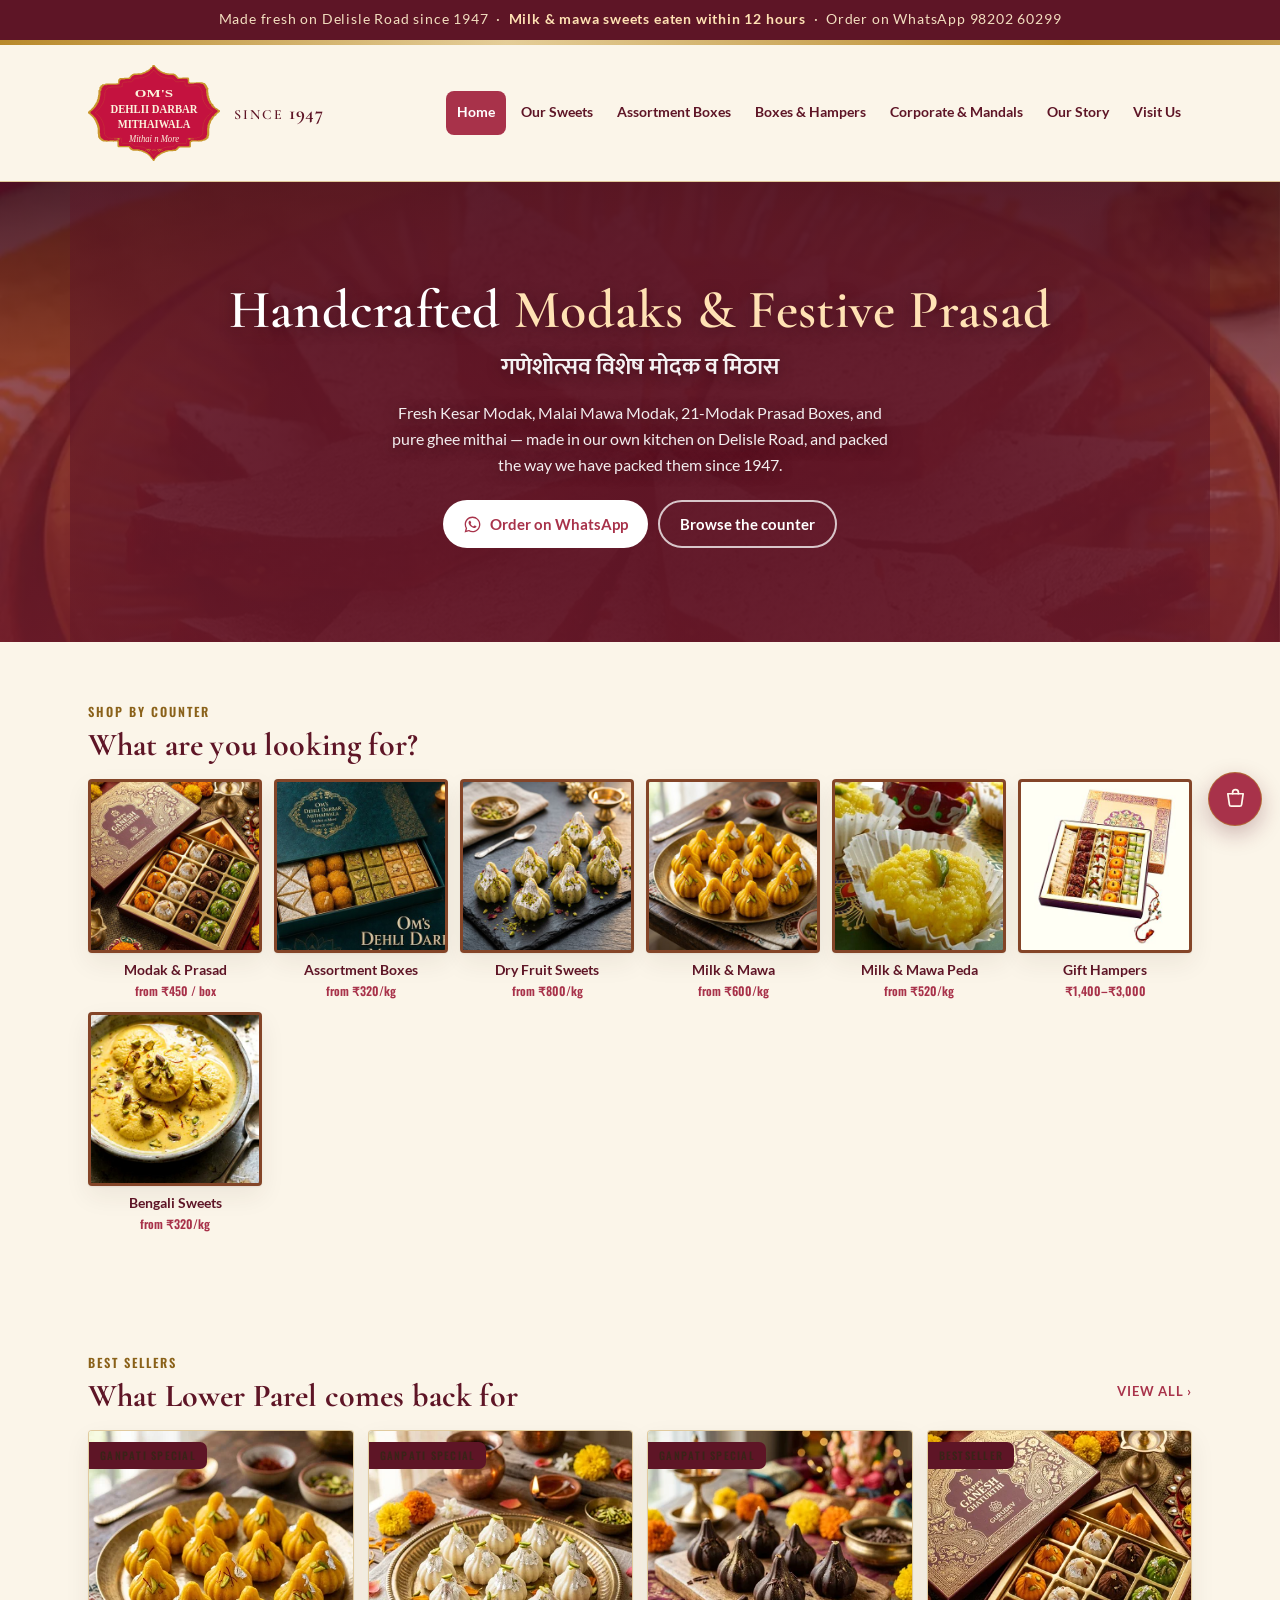
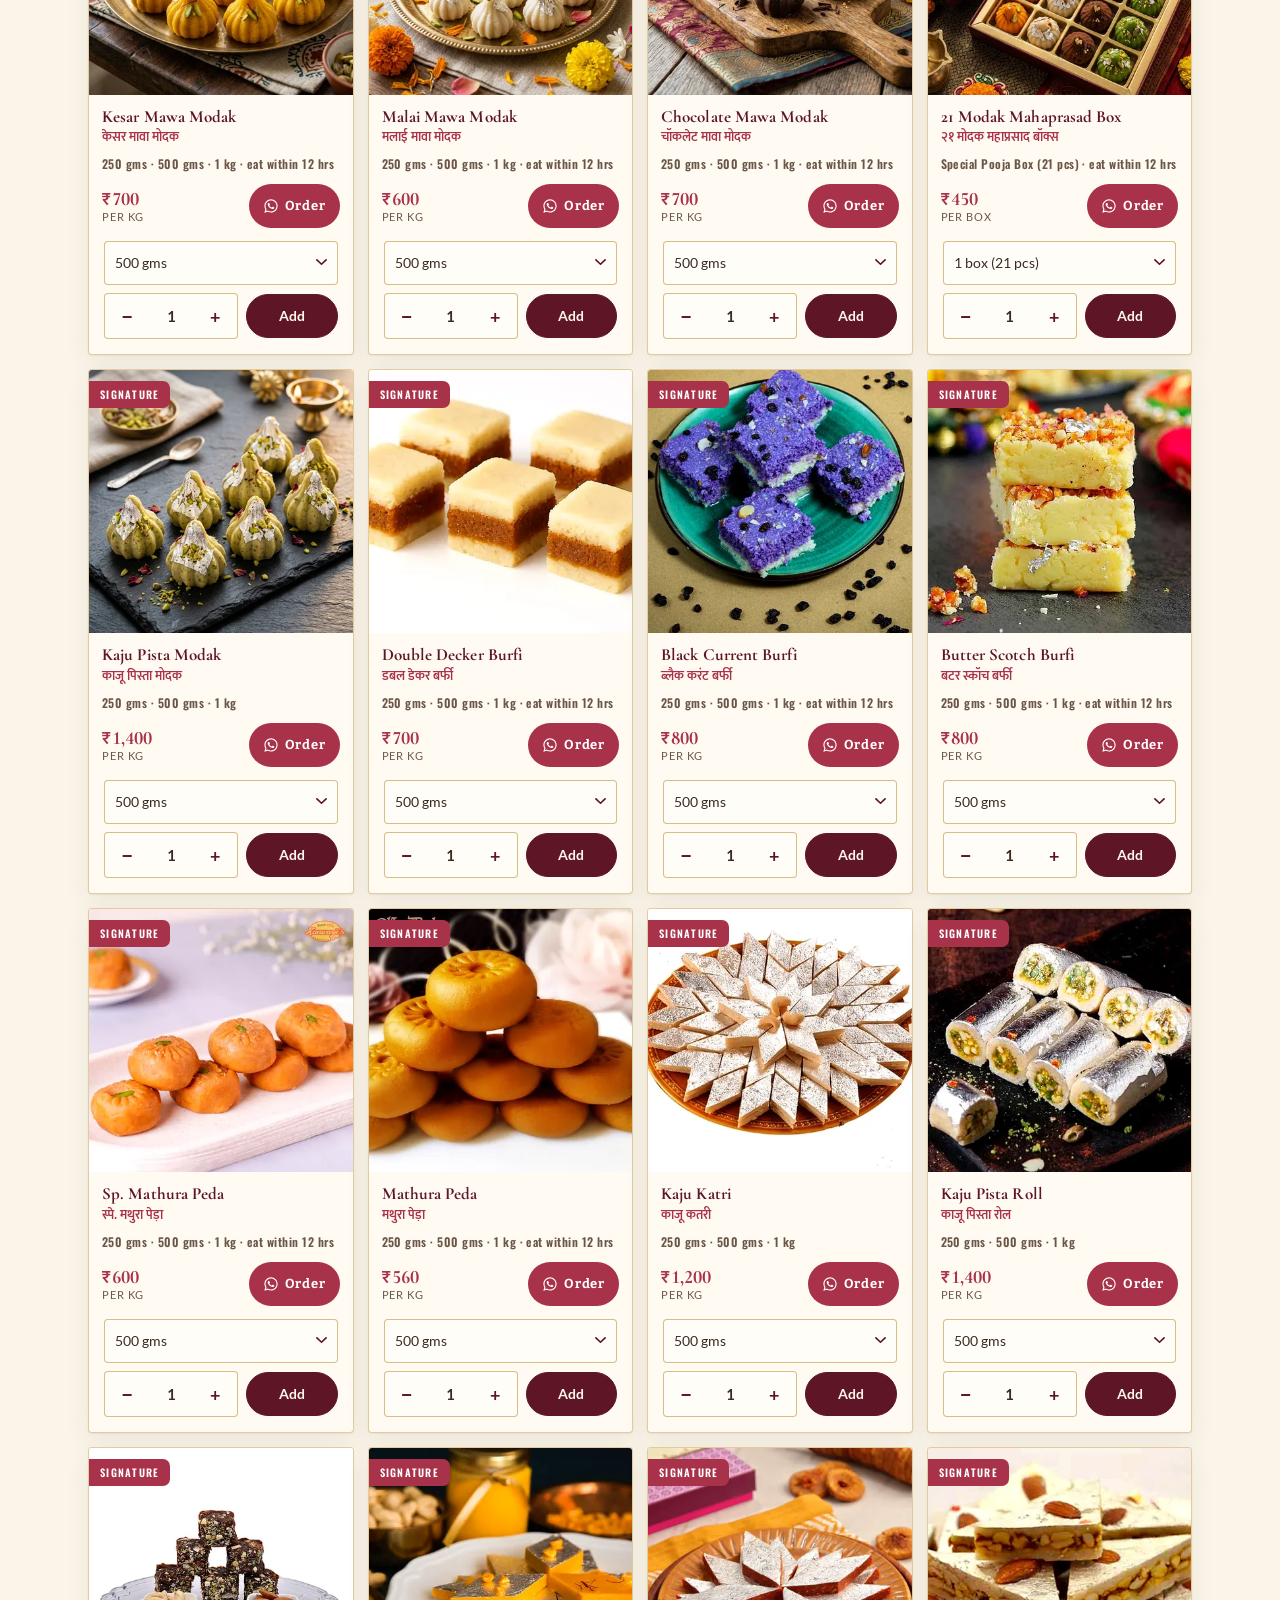
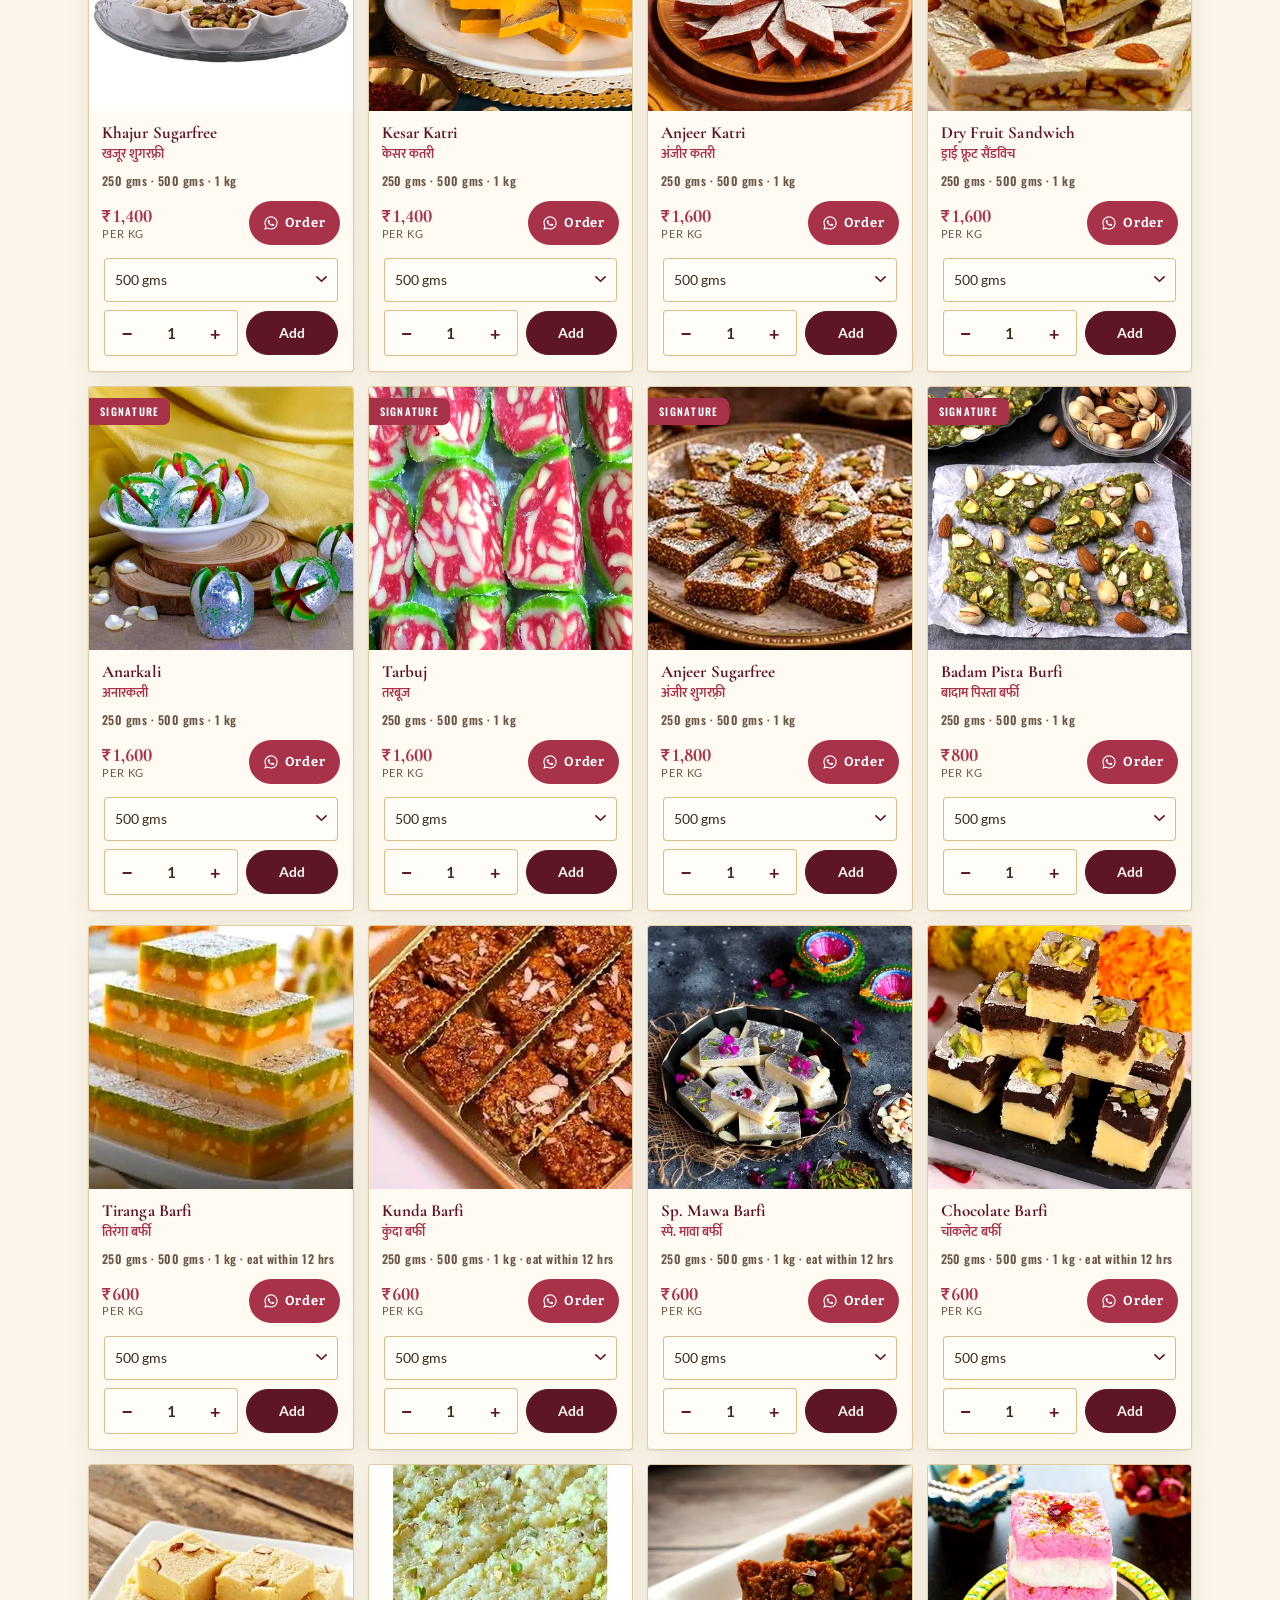
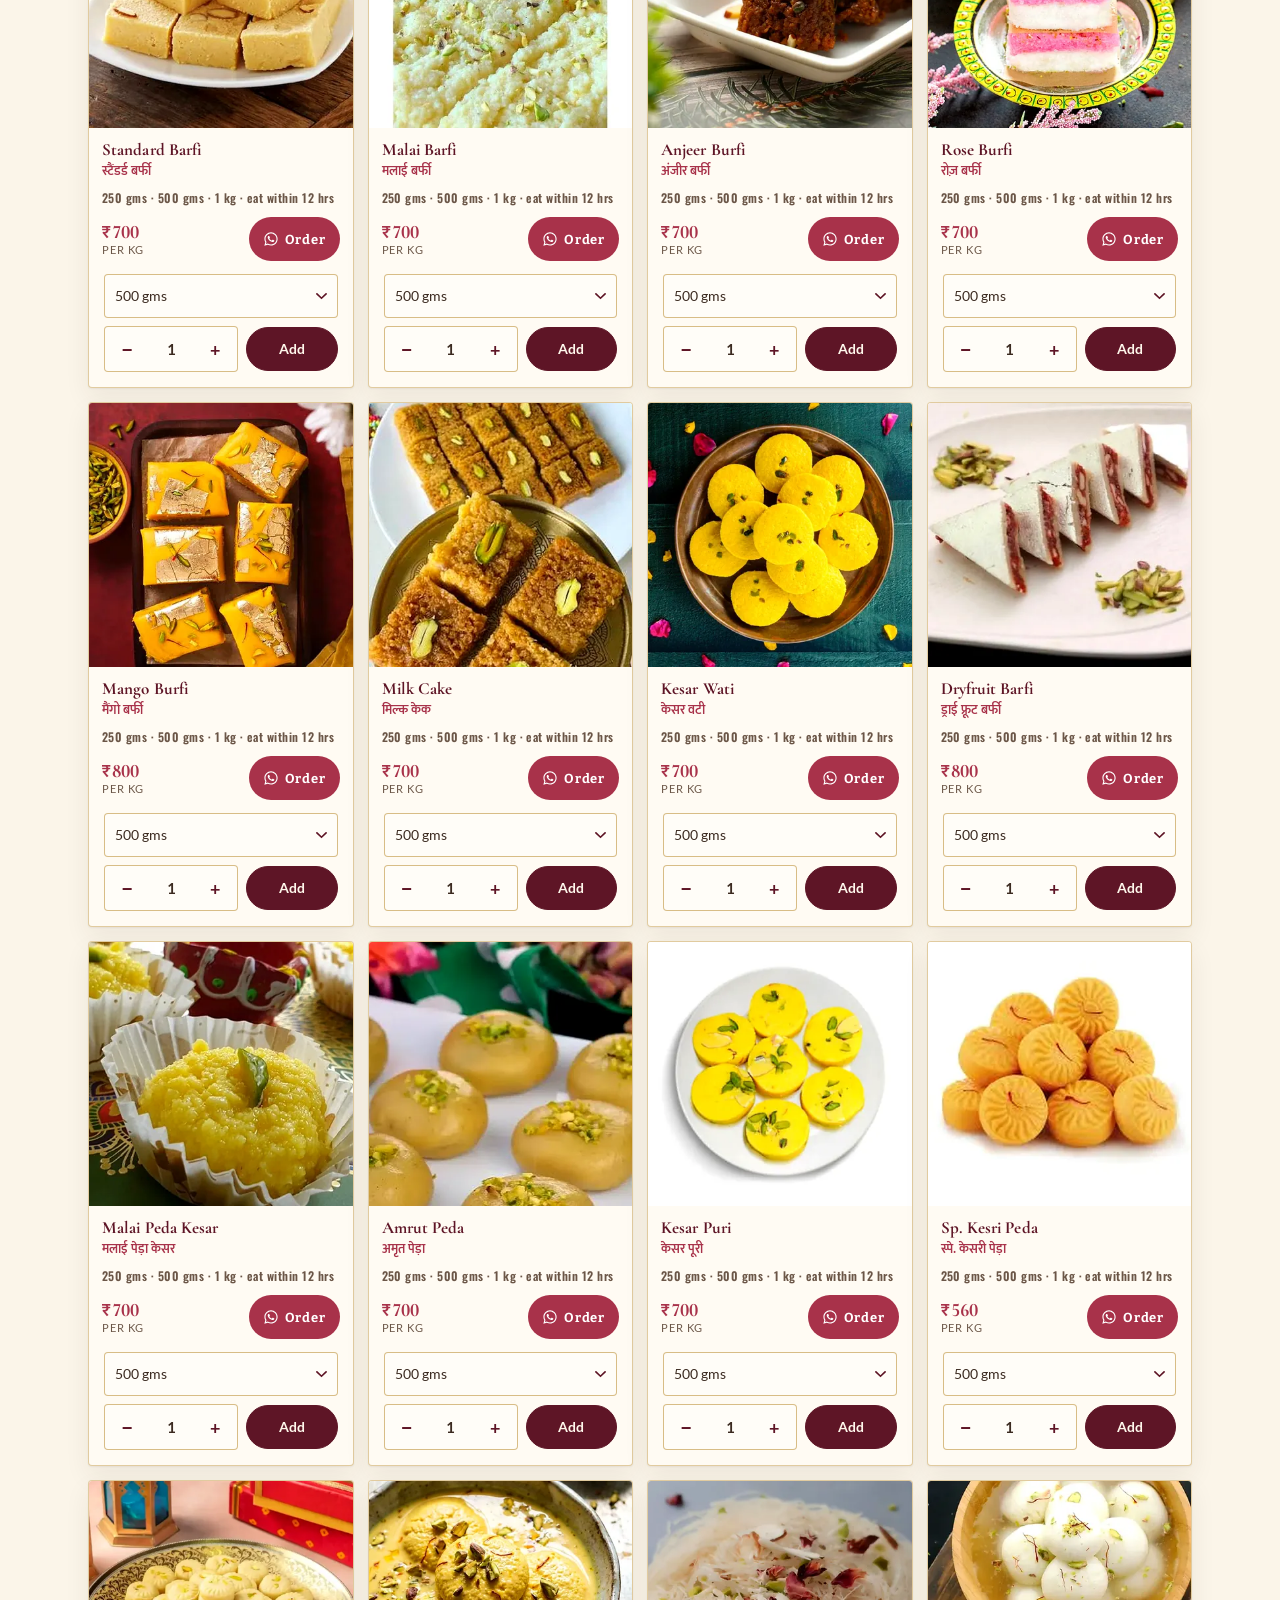
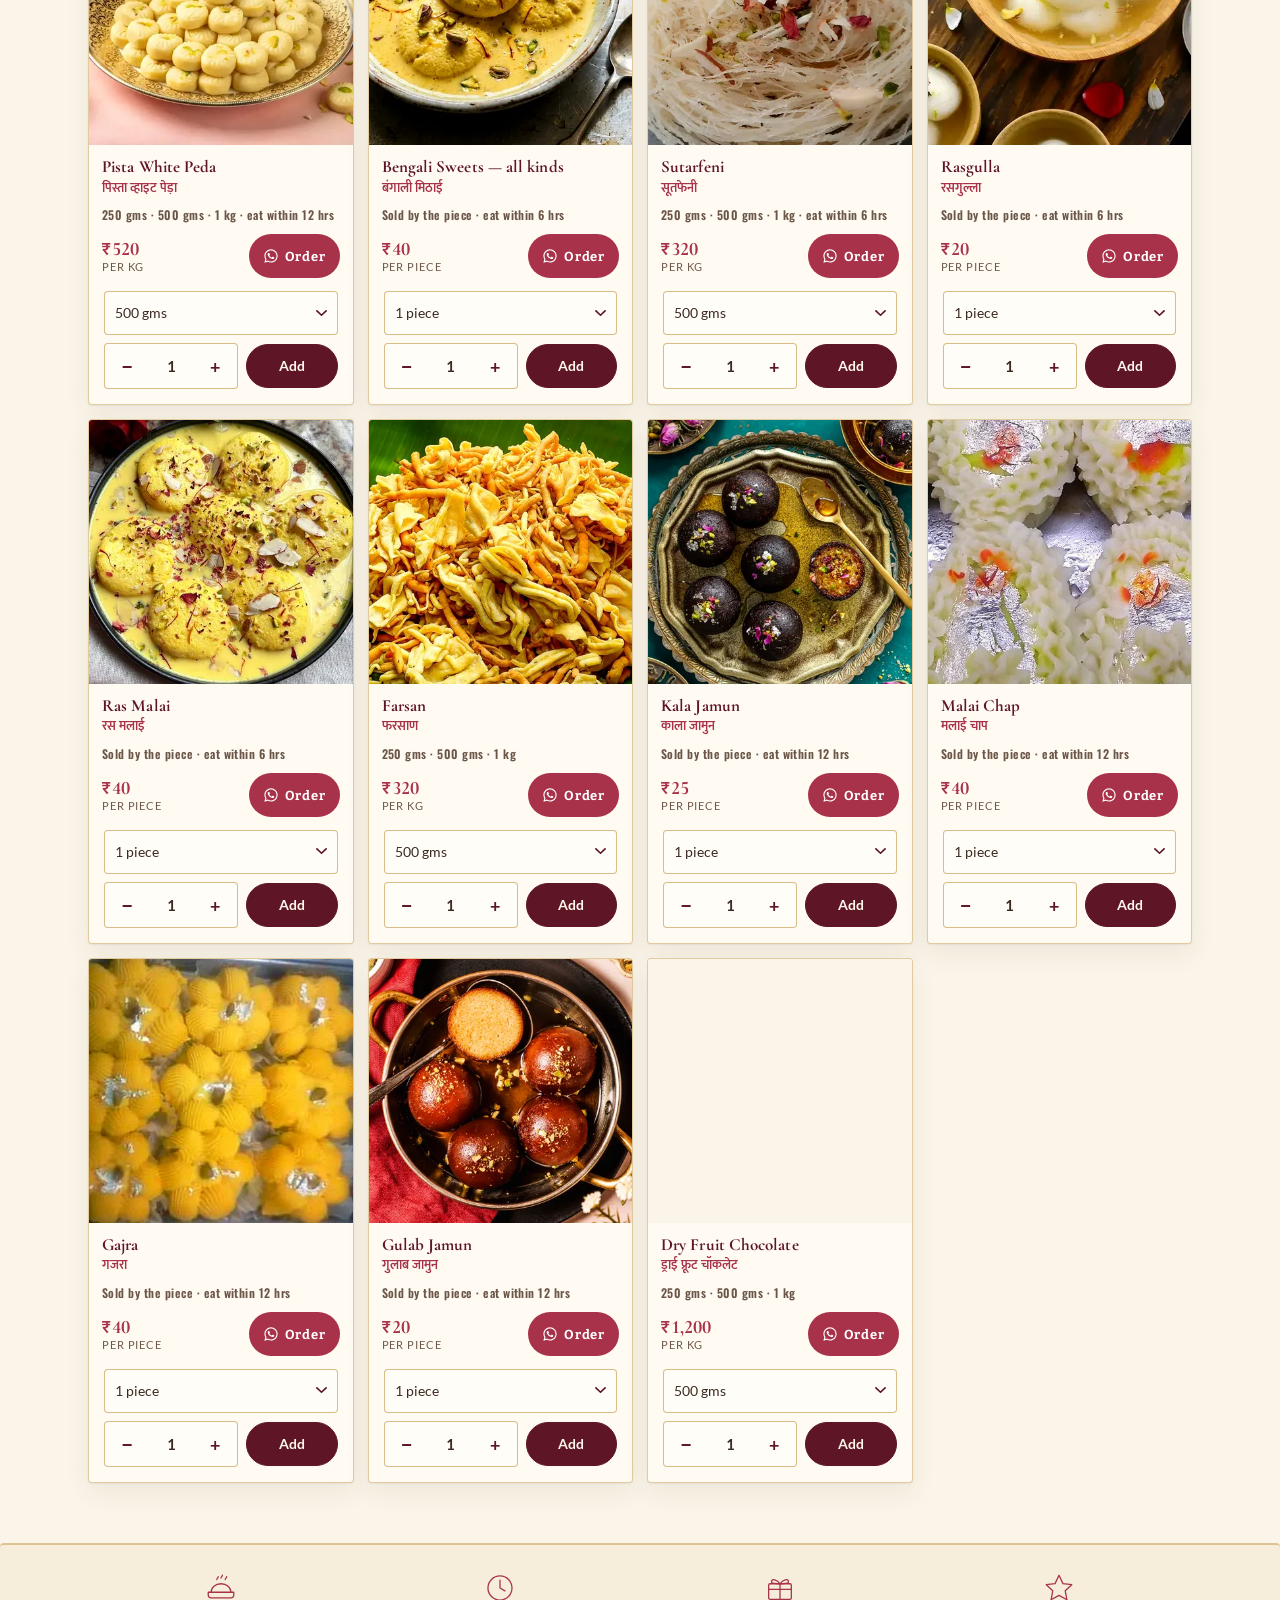
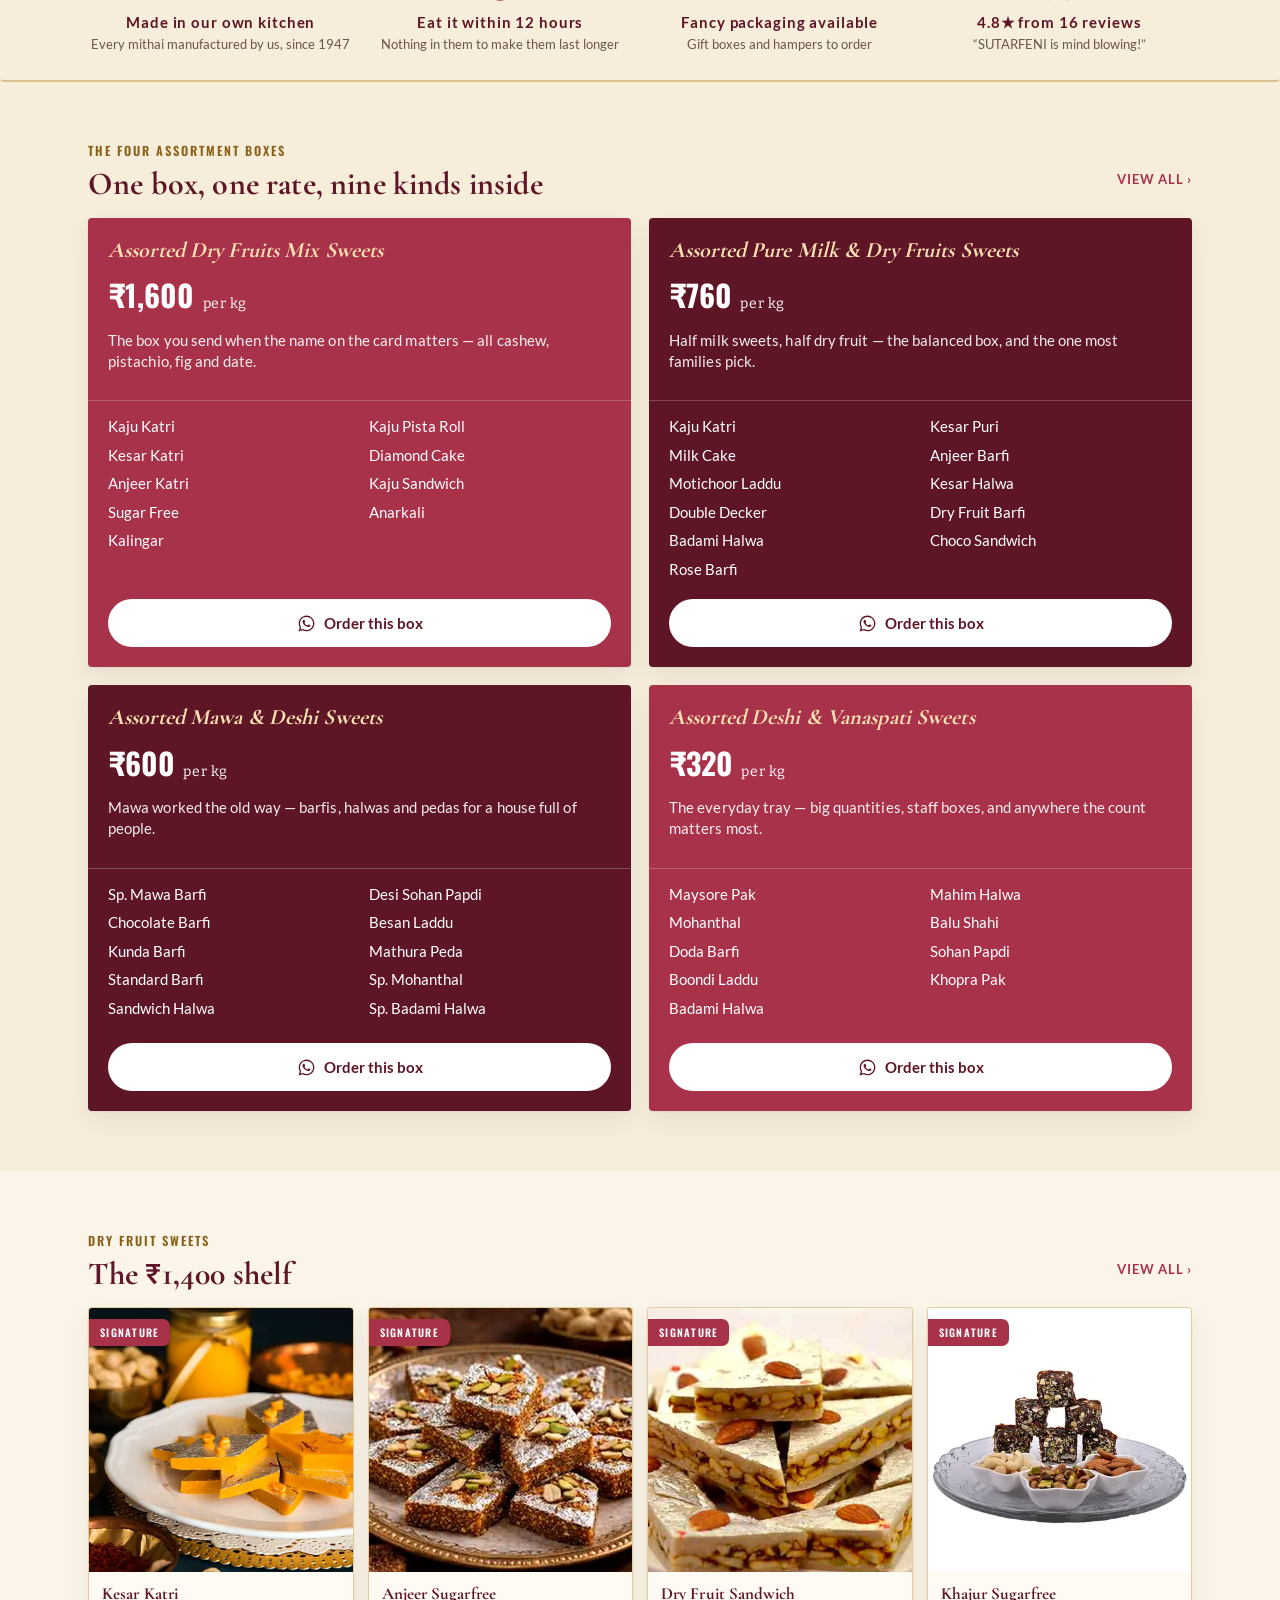
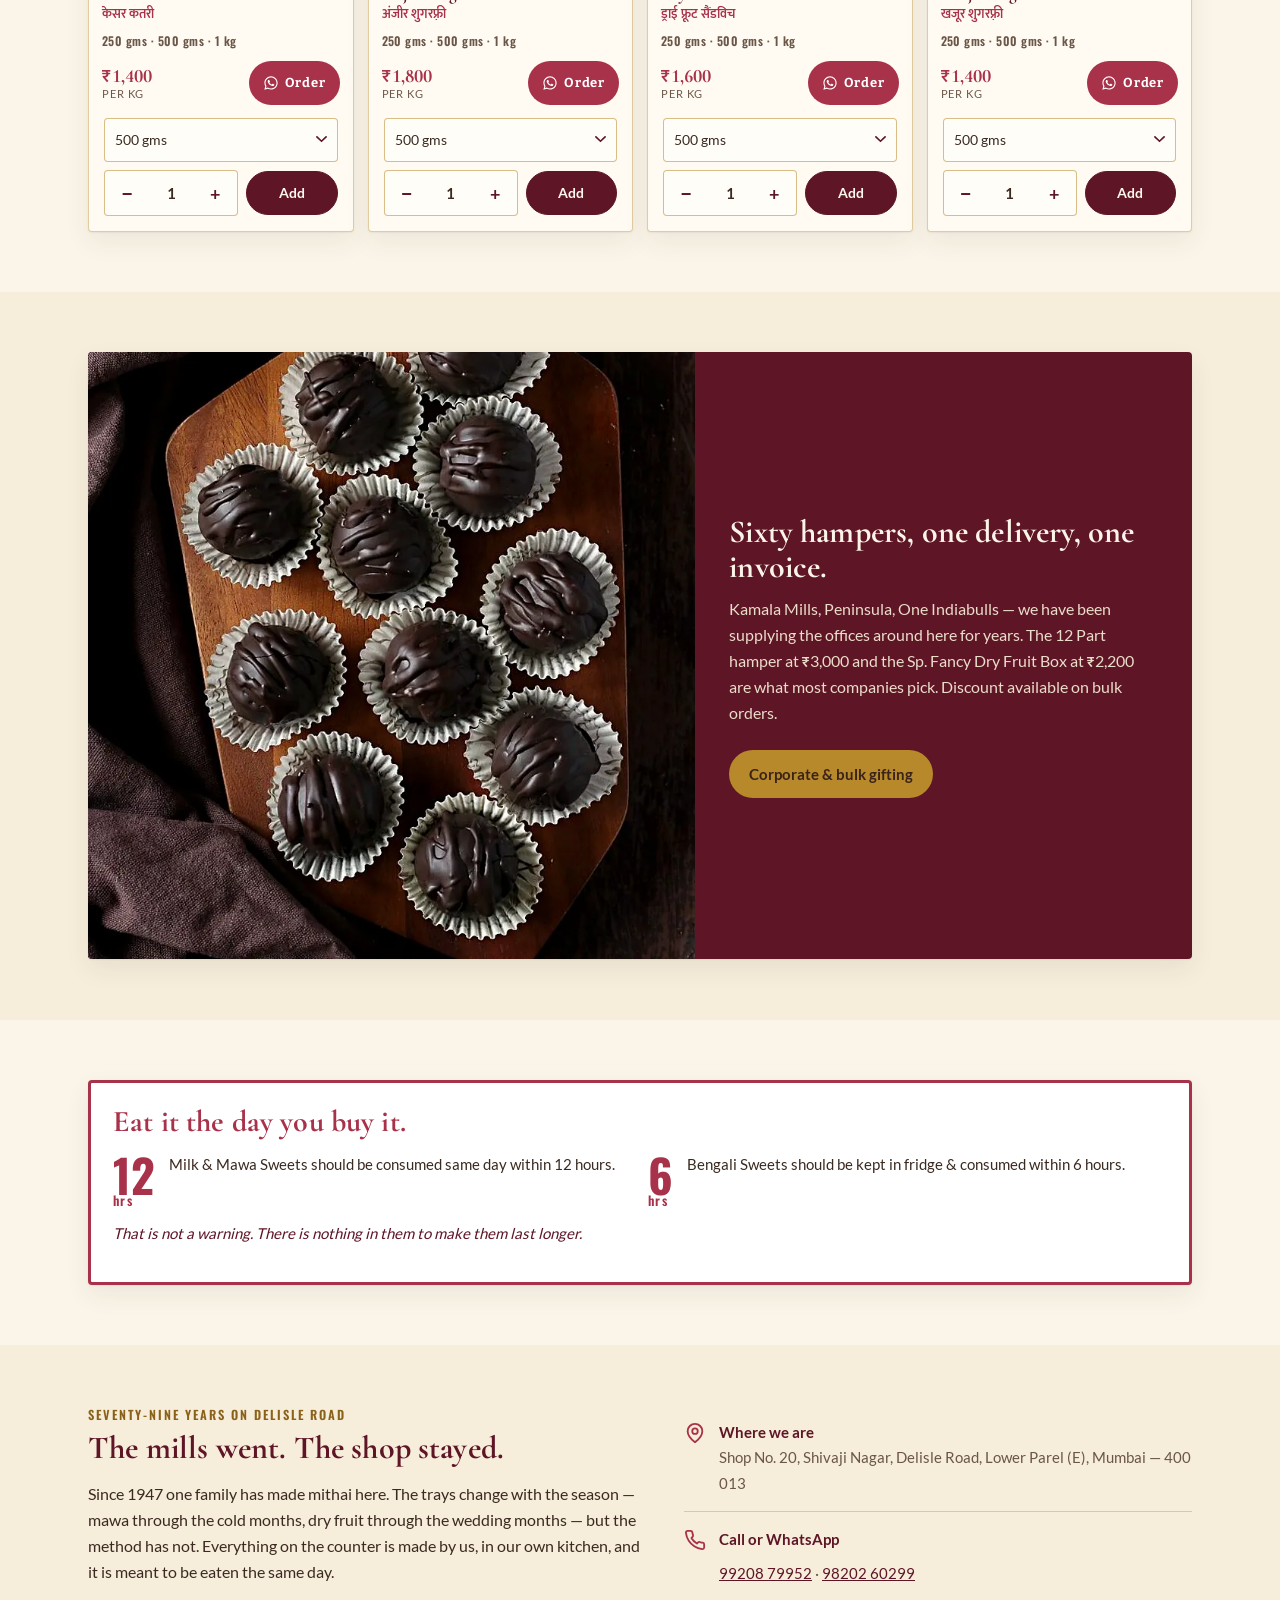
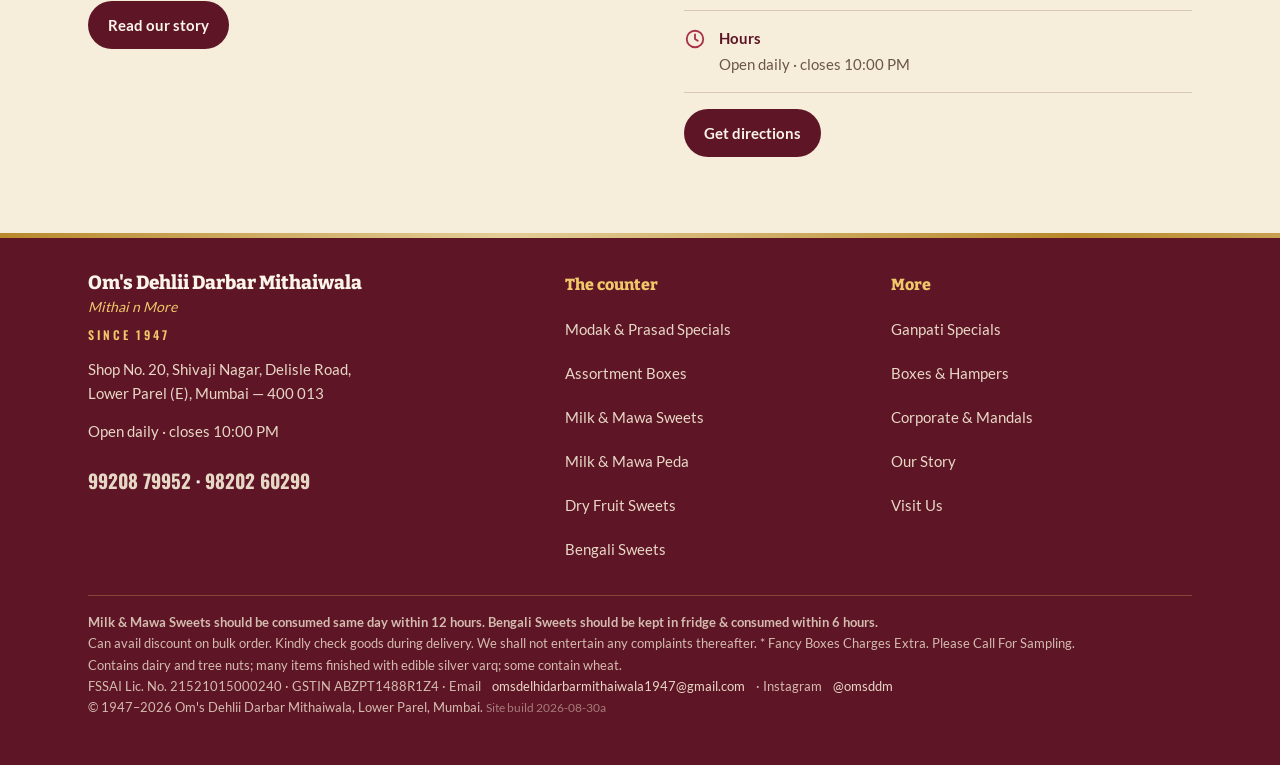
==== commit d698fe5a: "Transform website for Ganesh Chaturthi 2026: Modak and Prasad collection, Mandal bulk orders, new im" ====
--- a/index.html
+++ b/index.html
@@ -4,13 +4,13 @@
 <meta charset="utf-8">
 <meta name="viewport" content="width=device-width, initial-scale=1">
 <title>Mithai shop in Lower Parel, Mumbai — Om's Dehlii Darbar Mithaiwala, since 1947</title>
-<meta name="description" content="Family mithai shop on Delisle Road, Lower Parel since 1947. Dry fruit, milk, bengali and mawa mithais made in-house. Rakhi hampers ₹1,400–₹3,000 and corporate gifting. Order on WhatsApp.">
+<meta name="description" content="Family mithai shop on Delisle Road, Lower Parel since 1947. Fresh Ganpati modaks, 21-modak prasad boxes, dry fruit, milk and mawa mithais made in-house. Order on WhatsApp.">
 <link rel="canonical" href="https://omsdelhidarbarmithaiwala1947.github.io/Our-Website/">
 <meta name="theme-color" content="#C4123F">
 <meta property="og:type" content="website">
 <meta property="og:site_name" content="Om's Dehlii Darbar Mithaiwala">
 <meta property="og:title" content="Mithai shop in Lower Parel, Mumbai — Om's Dehlii Darbar Mithaiwala, since 1947">
-<meta property="og:description" content="Family mithai shop on Delisle Road, Lower Parel since 1947. Dry fruit, milk, bengali and mawa mithais made in-house. Rakhi hampers ₹1,400–₹3,000 and corporate gifting. Order on WhatsApp.">
+<meta property="og:description" content="Family mithai shop on Delisle Road, Lower Parel since 1947. Fresh Ganpati modaks, 21-modak prasad boxes, dry fruit, milk and mawa mithais made in-house. Order on WhatsApp.">
 <meta property="og:url" content="https://omsdelhidarbarmithaiwala1947.github.io/Our-Website/">
 <meta property="og:image" content="https://omsdelhidarbarmithaiwala1947.github.io/Our-Website/assets/img/linkcard.jpg">
 <meta property="og:image:width" content="1200"><meta property="og:image:height" content="630">
@@ -21,16 +21,16 @@
 <link rel="preload" href="assets/fonts/bitter-800.woff2" as="font" type="font/woff2" crossorigin>
 <link rel="preload" href="assets/fonts/bitter-400.woff2" as="font" type="font/woff2" crossorigin>
 <link rel="preload" href="assets/fonts/oswald-700.woff2" as="font" type="font/woff2" crossorigin>
-<link rel="stylesheet" href="assets/css/site.css?v=2026-08-21f">
-<script src="assets/js/products.js?v=2026-08-21f" defer></script>
-<script src="assets/js/site.js?v=2026-08-21f" defer></script>
+<link rel="stylesheet" href="assets/css/site.css?v=2026-08-30a">
+<script src="assets/js/products.js?v=2026-08-30a" defer></script>
+<script src="assets/js/site.js?v=2026-08-30a" defer></script>
 <link rel="icon" href="assets/img/logo.svg" type="image/svg+xml">
 <script type="application/ld+json">{"@context":"https://schema.org","@type":["Bakery","LocalBusiness","Store"],"name":"Om's Dehlii Darbar Mithaiwala","alternateName":["Om's Dehlii Darbar Mithaiwala","Oms Dehlii Darbar Mithaiwala"],"slogan":"Mithai n More","description":"All varieties of dry fruit, milk, bengali and mawa mithais manufactured by us. We cater to all orders for retail and corporate. Also available all types of dry fruits and farsans and chocolates. Fancy packaging available.","foundingDate":"1947","url":"https://omsdelhidarbarmithaiwala1947.github.io/Our-Website/","telephone":["+919920879952","+919820260299"],"priceRange":"₹₹","currenciesAccepted":"INR","paymentAccepted":"Cash, UPI","servesCuisine":"Indian sweets","address":{"@type":"PostalAddress","streetAddress":"Shop No. 20, Shivaji Nagar, Delisle Road","addressLocality":"Lower Parel (E), Mumbai","addressRegion":"Maharashtra","postalCode":"400013","addressCountry":"IN"},"openingHoursSpecification":[{"@type":"OpeningHoursSpecification","dayOfWeek":["Monday","Tuesday","Wednesday","Thursday","Friday","Saturday","Sunday"],"closes":"22:00"}],"aggregateRating":{"@type":"AggregateRating","ratingValue":"4.8","reviewCount":"16","bestRating":"5"},"hasMap":"https://maps.google.com/?q=Om%27s%20Dehlii%20Darbar%20Mithaiwala%2C%20Shop%20No.%2020%2C%20Shivaji%20Nagar%2C%20Delisle%20Road%2C%20Lower%20Parel%20%28E%29%2C%20Mumbai%20400013"}</script>
 </head>
 <body>
 <a class="skip" href="#main">Skip to content</a>
 <div class="announce"><span>Made fresh on Delisle Road since 1947 &nbsp;·&nbsp; <b>Milk &amp; mawa sweets eaten within 12 hours</b> &nbsp;·&nbsp; Order on WhatsApp 98202 60299</span></div>
-<div class="season" id="season-banner" role="region" aria-label="Rakhi season notice"><div class="season-in"><span>Fancy Rakhi Gift Hampers are ready — ₹1,400 to ₹3,000.</span><a href="rakhi.html">See the hampers</a><button class="x" type="button" aria-label="Dismiss this notice">&times;</button></div></div>
+<div class="season" id="season-banner" role="region" aria-label="Ganesh Chaturthi season notice"><div class="season-in"><span>Ganesh Chaturthi 2026 — Fresh Modak, Prasad Boxes &amp; Mandal Bulk Orders are Open!</span><a href="ganpati.html">See Ganpati Specials</a><button class="x" type="button" aria-label="Dismiss this notice">&times;</button></div></div>
 <div class="goldrule" aria-hidden="true"></div>
 <header class="hdr">
   <div class="hdr-in">
@@ -39,7 +39,7 @@
       <span class="since">SINCE <b>1947</b></span>
     </a>
     <button class="navbtn" id="navbtn" aria-expanded="false" aria-controls="nav">Menu</button>
-    <nav class="nav" id="nav" aria-label="Main"><ul><li><a href="index.html">Home</a></li><li><a href="rakhi.html" data-season-only>Rakhi Specials</a></li><li><a href="assortments.html">Assortment Boxes</a></li><li><a href="sweets.html">Our Sweets</a></li><li><a href="boxes.html">Boxes &amp; Hampers</a></li><li><a href="corporate.html">Corporate &amp; Bulk</a></li><li><a href="story.html">Our Story</a></li><li><a href="visit.html">Visit Us</a></li></ul></nav>
+    <nav class="nav" id="nav" aria-label="Main"><ul><li><a href="index.html">Home</a></li><li><a href="ganpati.html" data-season-only>Ganpati Specials</a></li><li><a href="sweets.html">Our Sweets</a></li><li><a href="assortments.html">Assortment Boxes</a></li><li><a href="boxes.html">Boxes &amp; Hampers</a></li><li><a href="corporate.html">Corporate &amp; Mandals</a></li><li><a href="story.html">Our Story</a></li><li><a href="visit.html">Visit Us</a></li></ul></nav>
   </div>
 </header>
 <main id="main">
@@ -54,15 +54,15 @@
          alt="Tarbuj — dry-fruit sweet cut like a watermelon slice, green rind and rose-red centre set with almond slivers"></picture>
   </div>
   <div class="bin">
-    <p class="eyebrow" data-season-only>Rakshabandhan &middot; 28 August 2026</p>
-    <h1>Celebrate the <em>Sweetest Bandhan</em></h1>
-    <p class="dv">रक्षाबंधन की मिठास</p>
-    <p>Fancy Rakhi Gift Hampers, dry-fruit sweets and mawa mithai — made in our own kitchen
+    <p class="eyebrow" data-season-only>Ganesh Chaturthi 2026 &middot; बाप्पाचा महाप्रसाद</p>
+    <h1>Handcrafted <em>Modaks &amp; Festive Prasad</em></h1>
+    <p class="dv">गणेशोत्सव विशेष मोदक व मिठास</p>
+    <p>Fresh Kesar Modak, Malai Mawa Modak, 21-Modak Prasad Boxes, and pure ghee mithai — made in our own kitchen
        on Delisle Road, and packed the way we have packed them since 1947.</p>
-    <div class="pricetag" data-season-only>Hampers ₹1,400 &nbsp;·&nbsp; ₹2,100 &nbsp;·&nbsp; ₹2,500 &nbsp;·&nbsp; ₹3,000</div>
+    <div class="pricetag" data-season-only>Fresh Modaks &middot; 21-Modak Boxes from ₹450 &middot; Mandal Bulk Orders Open</div>
     <div class="bcta">
       <a class="btn btn-wa" data-href="wa" href="#"><svg viewBox="0 0 24 24" fill="currentColor" aria-hidden="true"><path d="M12.04 2C6.58 2 2.13 6.45 2.13 11.91c0 1.75.46 3.45 1.32 4.95L2 22l5.25-1.38a9.9 9.9 0 0 0 4.79 1.22c5.46 0 9.9-4.45 9.9-9.91 0-2.65-1.03-5.14-2.9-7.01A9.82 9.82 0 0 0 12.04 2Zm0 18.15a8.2 8.2 0 0 1-4.2-1.15l-.3-.18-3.12.82.83-3.04-.2-.31a8.18 8.18 0 0 1-1.26-4.38c0-4.54 3.7-8.23 8.25-8.23 2.2 0 4.27.86 5.83 2.42a8.17 8.17 0 0 1 2.41 5.82c0 4.54-3.69 8.23-8.24 8.23Zm4.52-6.16c-.25-.12-1.47-.72-1.69-.81-.23-.08-.39-.12-.56.13-.16.24-.64.8-.78.97-.15.16-.29.18-.54.06-.25-.13-1.05-.39-2-1.23-.74-.66-1.24-1.47-1.38-1.72-.15-.25-.02-.38.11-.5.11-.11.25-.29.37-.44.12-.15.16-.25.25-.42.08-.16.04-.31-.02-.43-.06-.12-.56-1.34-.76-1.84-.2-.48-.4-.42-.56-.42h-.47c-.16 0-.43.06-.65.31-.22.25-.85.83-.85 2.03s.87 2.35.99 2.51c.12.16 1.71 2.61 4.15 3.66.58.25 1.03.4 1.39.51.58.19 1.11.16 1.53.1.47-.07 1.47-.6 1.67-1.18.21-.58.21-1.07.15-1.18-.06-.1-.22-.16-.47-.28Z"/></svg>Order on WhatsApp</a>
-      <a class="btn btn-ghost" href="rakhi.html" data-season-only>See Rakhi hampers</a>
+      <a class="btn btn-ghost" href="ganpati.html" data-season-only>See Ganpati Specials</a>
       <a class="btn btn-ghost" href="sweets.html">Browse the counter</a>
     </div>
   </div>
@@ -77,7 +77,7 @@
 
 <section class="sec tint" data-season-only>
   <div class="wrap">
-    <div class="ribbon"><span>FANCY RAKHI GIFT HAMPERS &middot; 28 AUGUST 2026</span></div>
+    <div class="ribbon"><span>FESTIVE GIFT HAMPERS &middot; GANESH CHATURTHI 2026</span></div>
     <div data-hampers></div>
   </div>
 </section>
@@ -184,9 +184,10 @@
         <p>Open daily · closes 10:00 PM</p>
         <div class="nums" data-phones></div>
       </div>
-      <div>
+            <div>
         <h4>The counter</h4>
         <ul>
+          <li><a href="ganpati.html">Modak &amp; Prasad Specials</a></li>
           <li><a href="assortments.html">Assortment Boxes</a></li>
           <li><a href="sweets.html">Milk &amp; Mawa Sweets</a></li>
           <li><a href="sweets.html">Milk &amp; Mawa Peda</a></li>
@@ -194,12 +195,12 @@
           <li><a href="sweets.html">Bengali Sweets</a></li>
         </ul>
       </div>
-      <div>
+            <div>
         <h4>More</h4>
         <ul>
-          <li><a href="rakhi.html">Rakhi Specials</a></li>
+          <li><a href="ganpati.html">Ganpati Specials</a></li>
           <li><a href="boxes.html">Boxes &amp; Hampers</a></li>
-          <li><a href="corporate.html">Corporate &amp; Bulk</a></li>
+          <li><a href="corporate.html">Corporate &amp; Mandals</a></li>
           <li><a href="story.html">Our Story</a></li>
           <li><a href="visit.html">Visit Us</a></li>
         </ul>
@@ -213,7 +214,7 @@
       Contains dairy and tree nuts; many items finished with edible silver varq; some contain wheat.<br>
       FSSAI Lic. No. <span data-ph="fssai"></span> · GSTIN <span data-ph="gst"></span> ·
       Email <span data-ph="email"></span> · Instagram <span data-ph="instagram"></span><br>
-      © 1947–2026 Om's Dehlii Darbar Mithaiwala, Lower Parel, Mumbai. <span class="build">Site build 2026-08-21f</span>
+      © 1947–2026 Om's Dehlii Darbar Mithaiwala, Lower Parel, Mumbai. <span class="build">Site build 2026-08-30a</span>
     </p>
   </div>
 </footer>
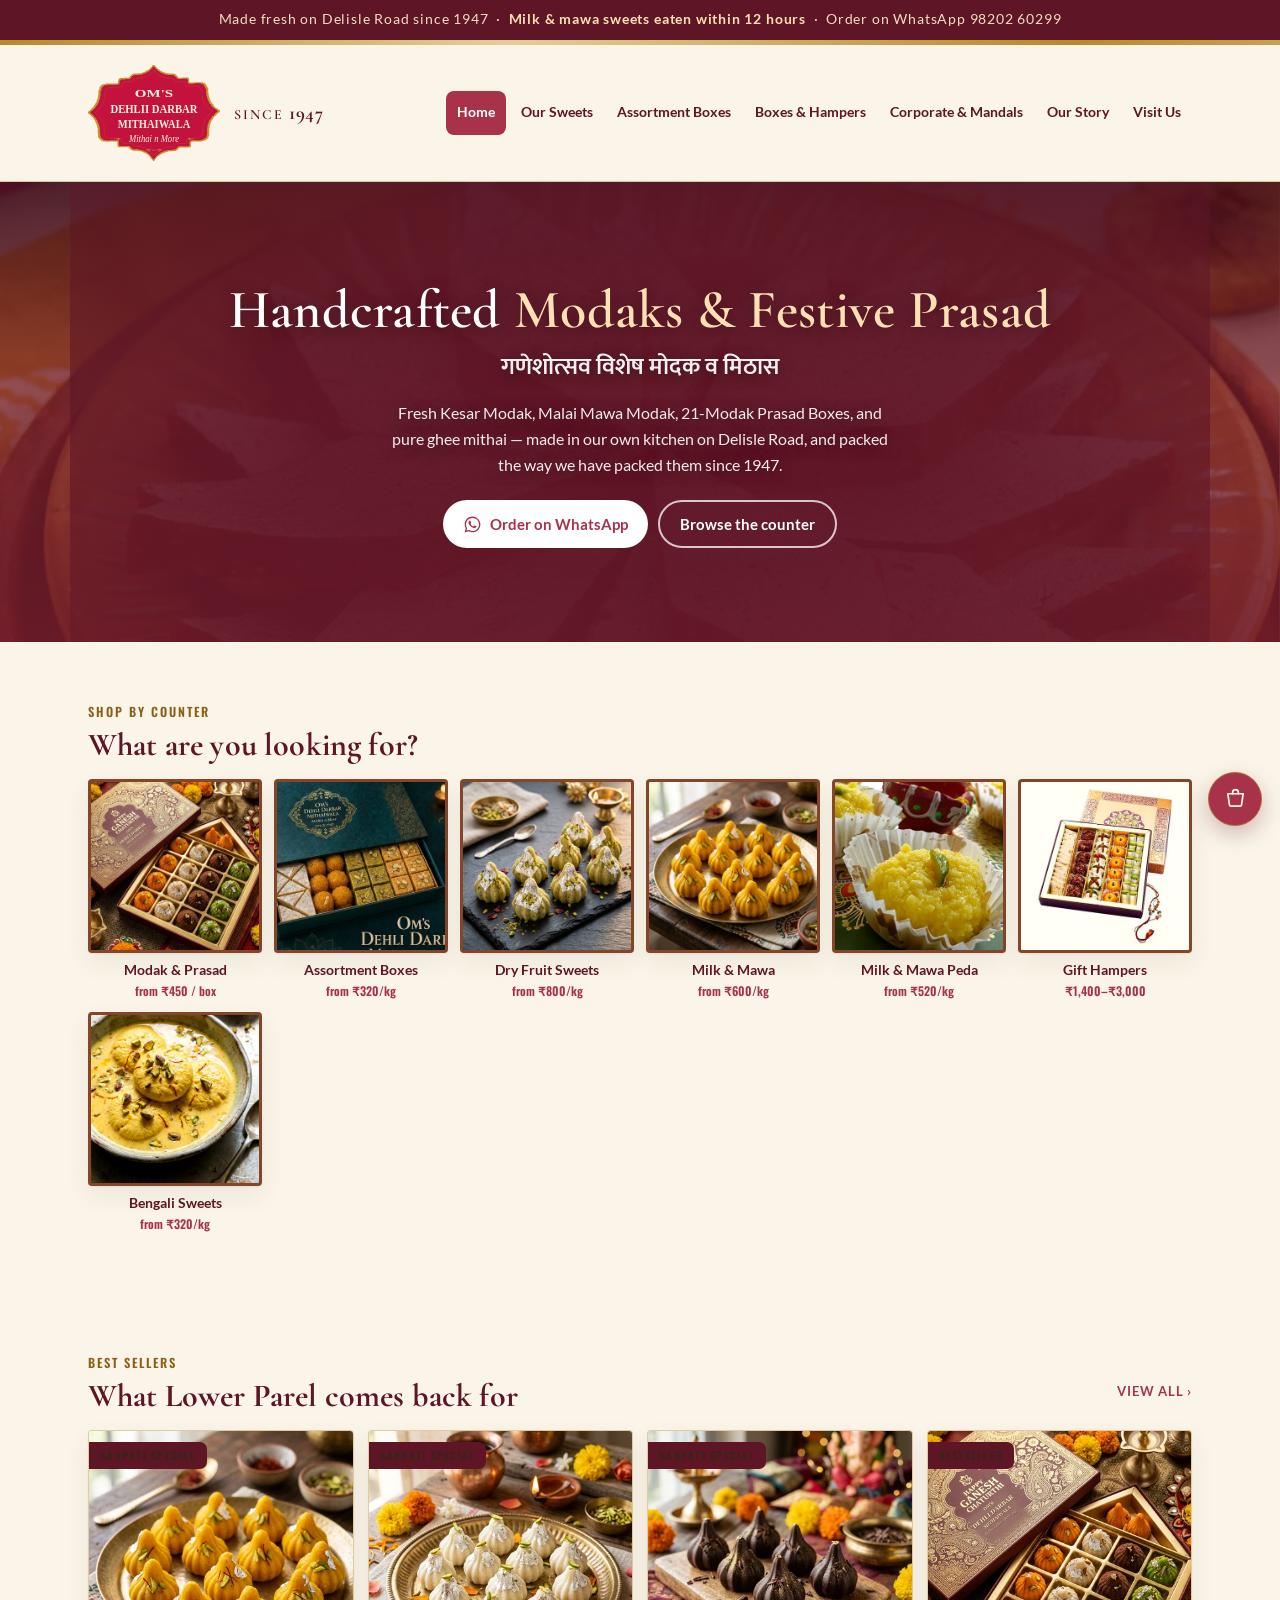
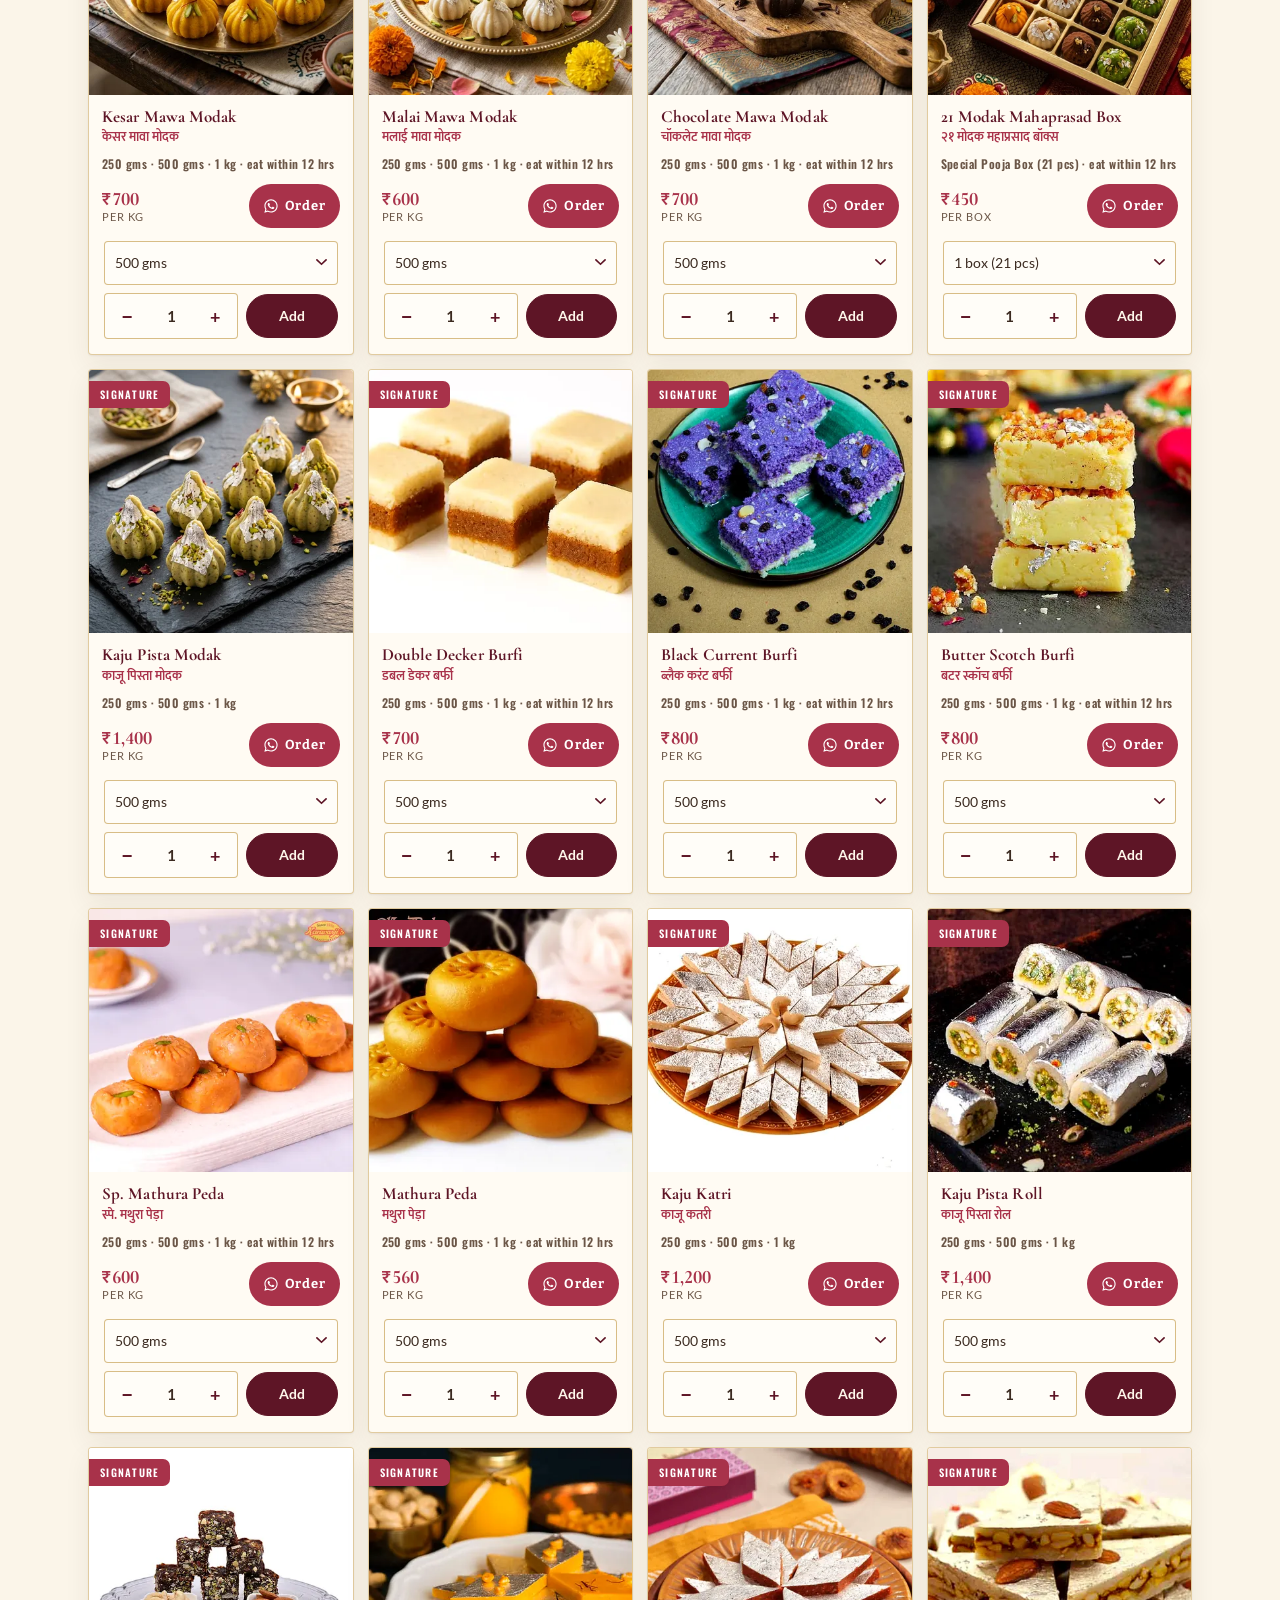
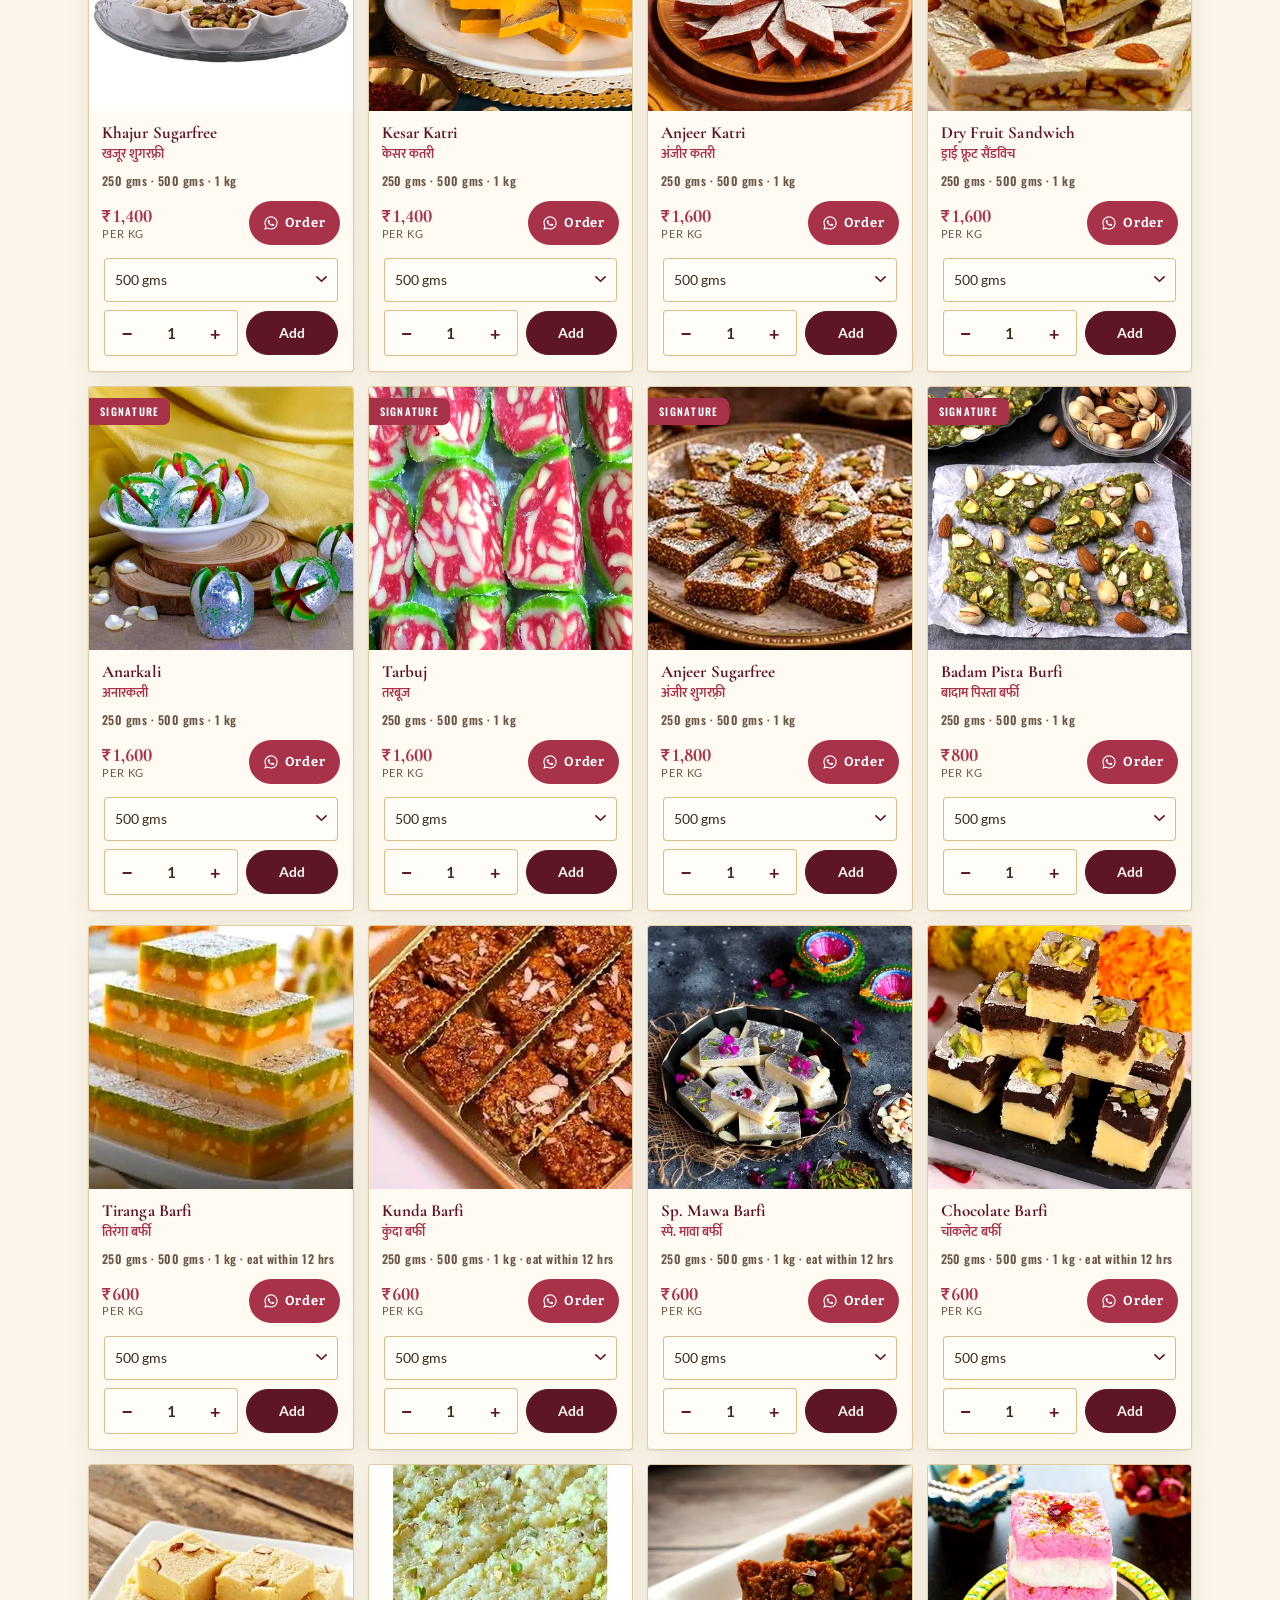
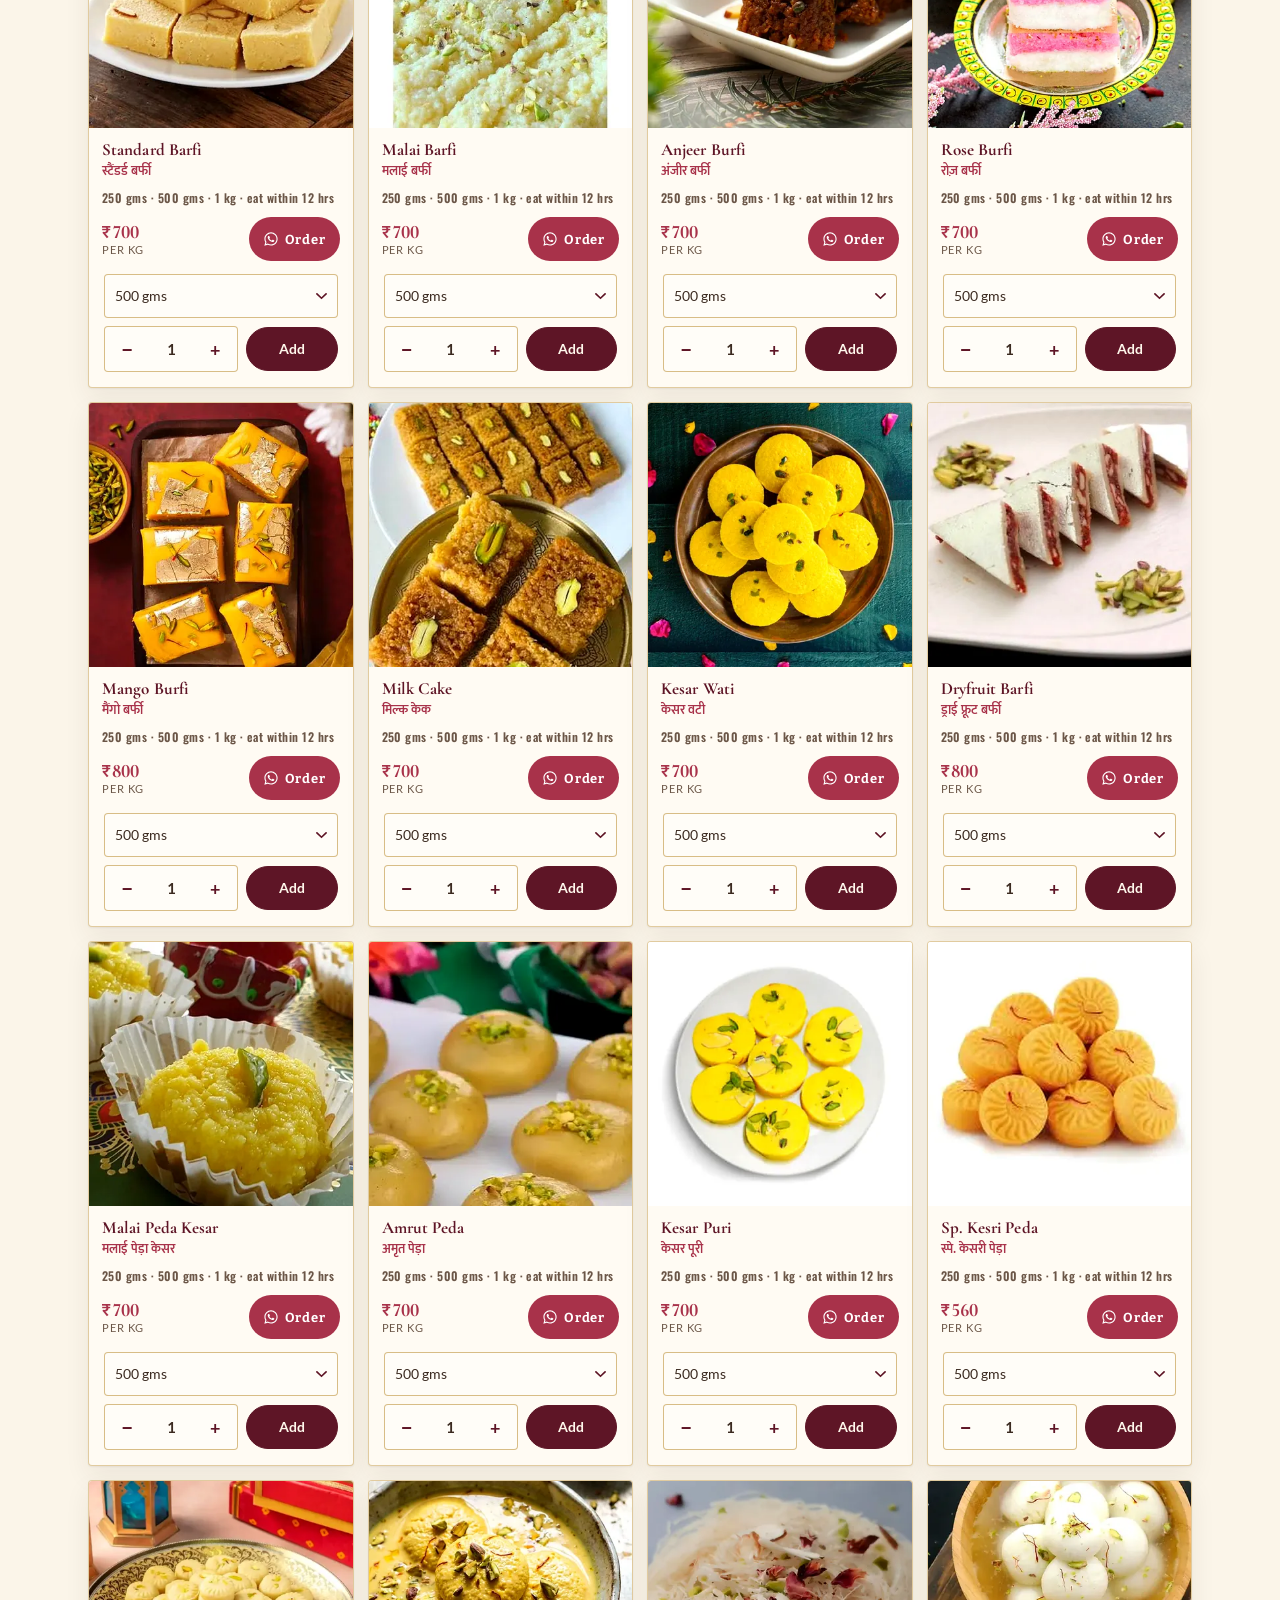
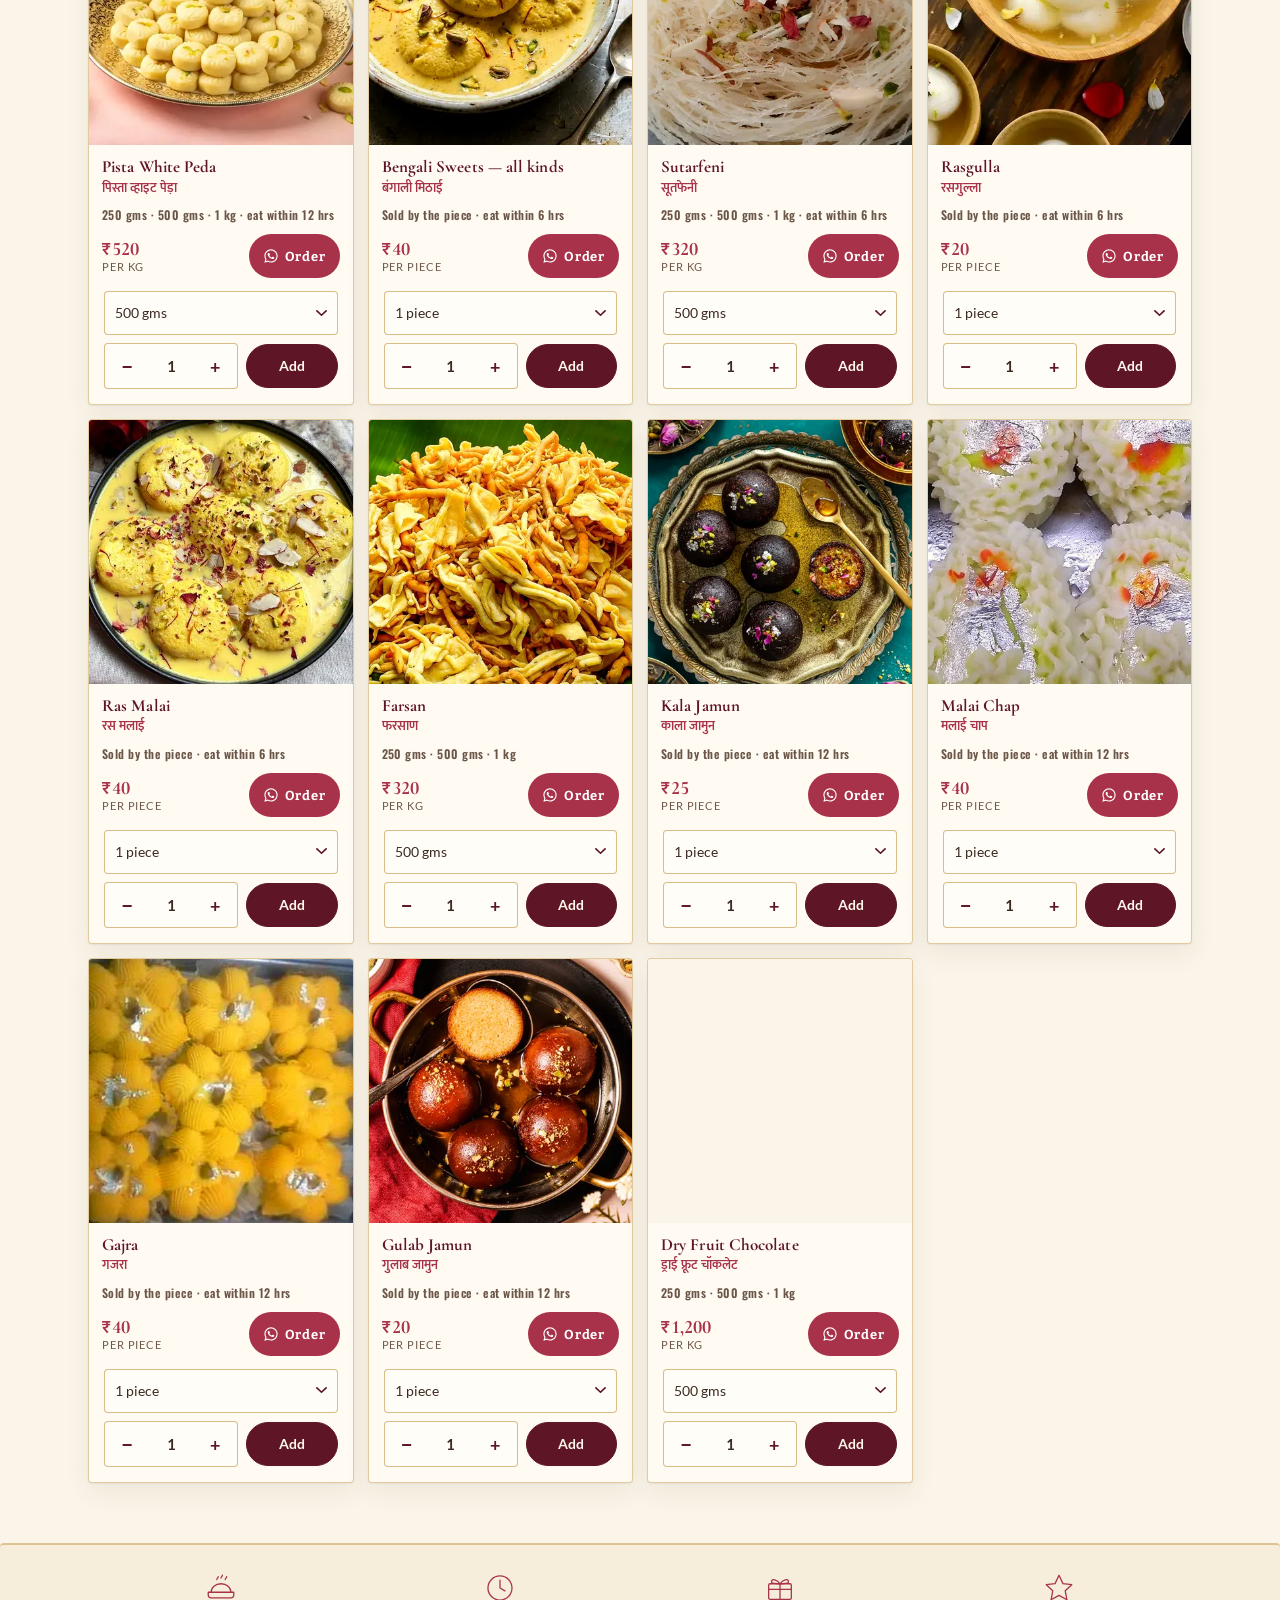
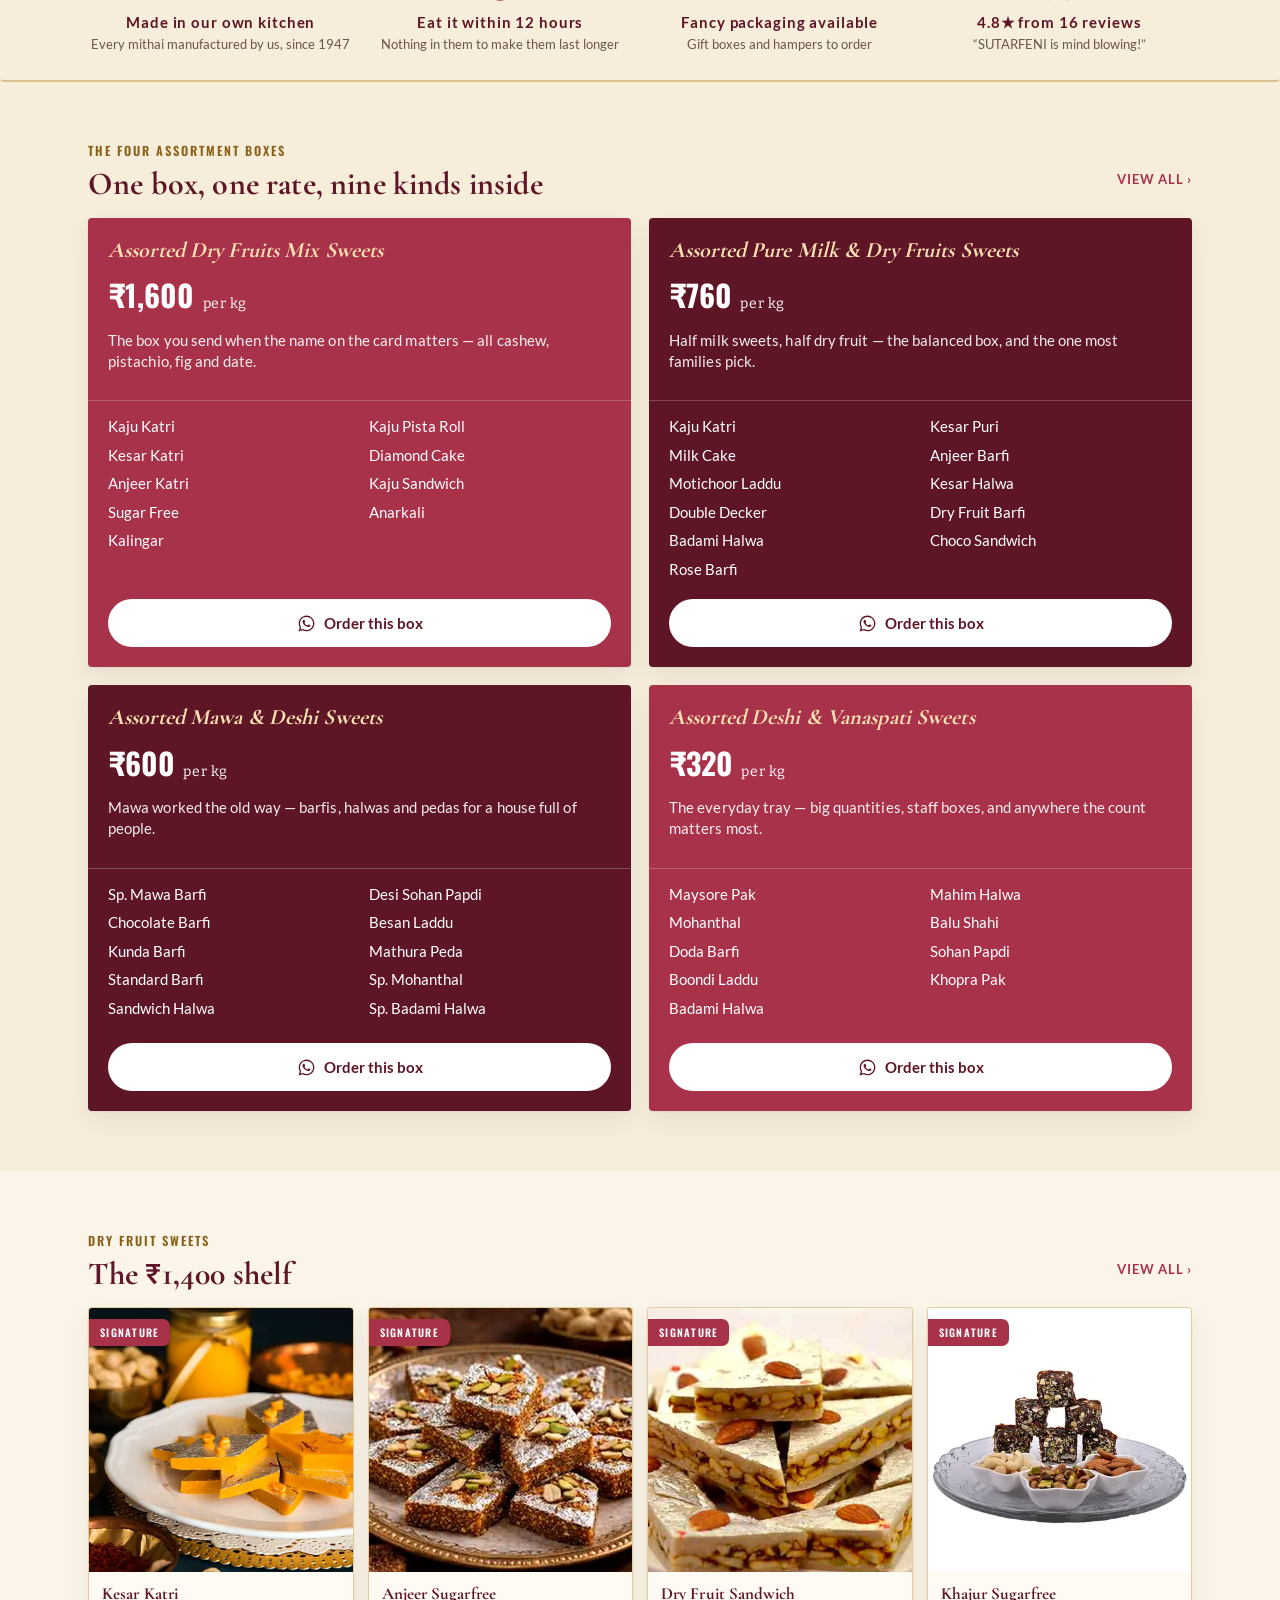
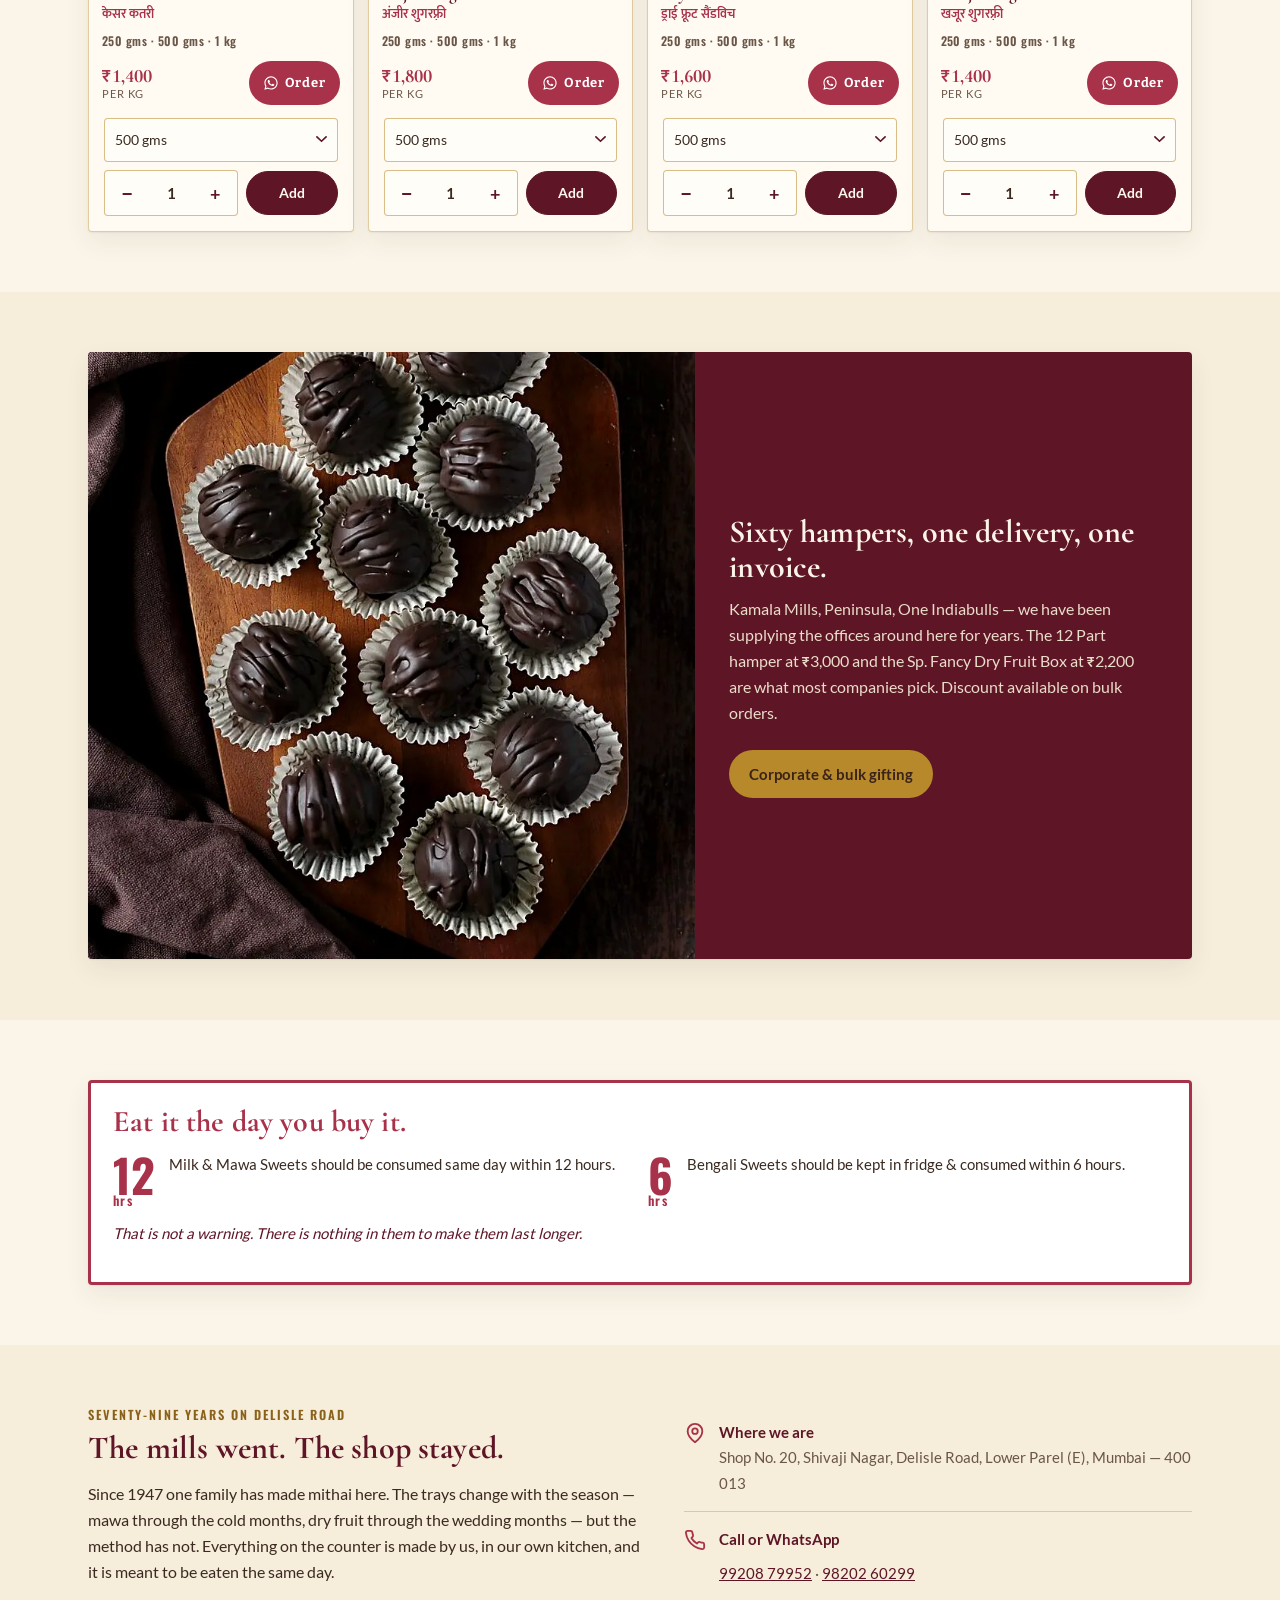
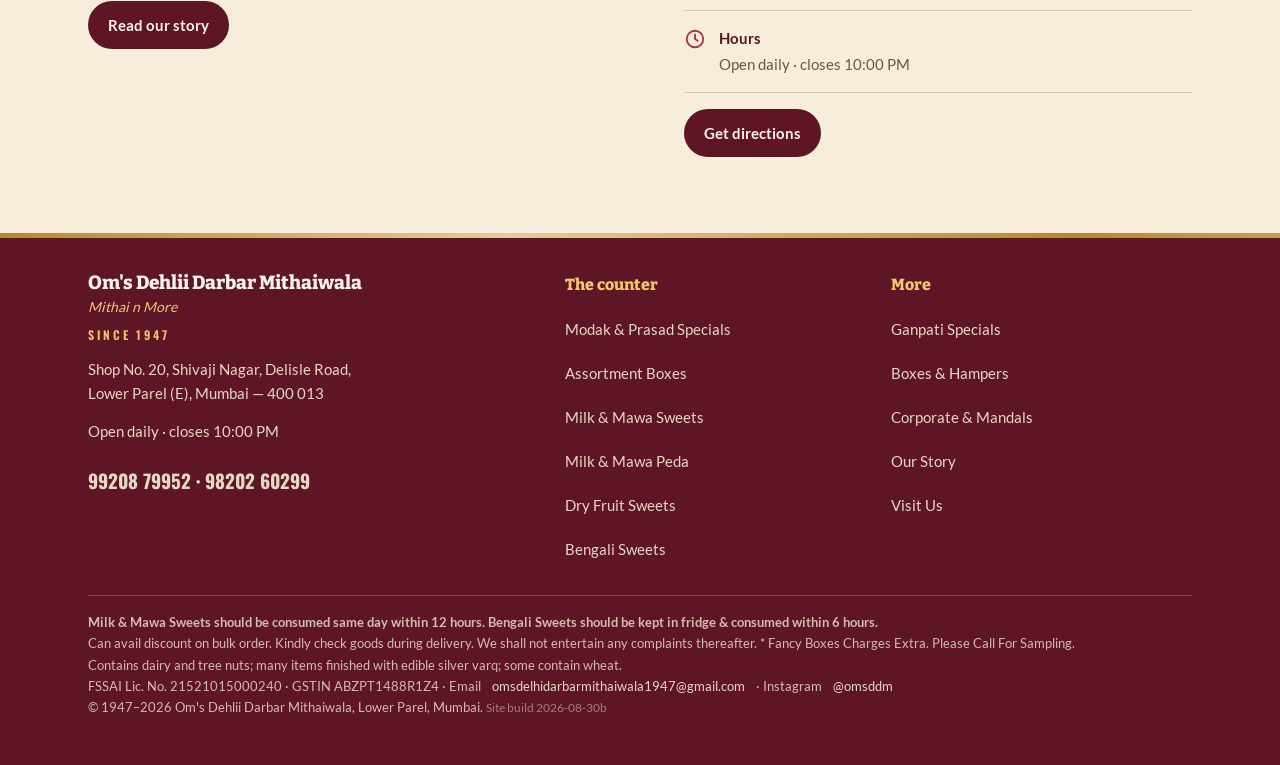
==== commit fb637b6d: "Update 21 Modak Mahaprasad Box image to feature authentic Om's Dehli Darbar Mithaiwala branding" ====
--- a/index.html
+++ b/index.html
@@ -21,9 +21,9 @@
 <link rel="preload" href="assets/fonts/bitter-800.woff2" as="font" type="font/woff2" crossorigin>
 <link rel="preload" href="assets/fonts/bitter-400.woff2" as="font" type="font/woff2" crossorigin>
 <link rel="preload" href="assets/fonts/oswald-700.woff2" as="font" type="font/woff2" crossorigin>
-<link rel="stylesheet" href="assets/css/site.css?v=2026-08-30a">
-<script src="assets/js/products.js?v=2026-08-30a" defer></script>
-<script src="assets/js/site.js?v=2026-08-30a" defer></script>
+<link rel="stylesheet" href="assets/css/site.css?v=2026-08-30b">
+<script src="assets/js/products.js?v=2026-08-30b" defer></script>
+<script src="assets/js/site.js?v=2026-08-30b" defer></script>
 <link rel="icon" href="assets/img/logo.svg" type="image/svg+xml">
 <script type="application/ld+json">{"@context":"https://schema.org","@type":["Bakery","LocalBusiness","Store"],"name":"Om's Dehlii Darbar Mithaiwala","alternateName":["Om's Dehlii Darbar Mithaiwala","Oms Dehlii Darbar Mithaiwala"],"slogan":"Mithai n More","description":"All varieties of dry fruit, milk, bengali and mawa mithais manufactured by us. We cater to all orders for retail and corporate. Also available all types of dry fruits and farsans and chocolates. Fancy packaging available.","foundingDate":"1947","url":"https://omsdelhidarbarmithaiwala1947.github.io/Our-Website/","telephone":["+919920879952","+919820260299"],"priceRange":"₹₹","currenciesAccepted":"INR","paymentAccepted":"Cash, UPI","servesCuisine":"Indian sweets","address":{"@type":"PostalAddress","streetAddress":"Shop No. 20, Shivaji Nagar, Delisle Road","addressLocality":"Lower Parel (E), Mumbai","addressRegion":"Maharashtra","postalCode":"400013","addressCountry":"IN"},"openingHoursSpecification":[{"@type":"OpeningHoursSpecification","dayOfWeek":["Monday","Tuesday","Wednesday","Thursday","Friday","Saturday","Sunday"],"closes":"22:00"}],"aggregateRating":{"@type":"AggregateRating","ratingValue":"4.8","reviewCount":"16","bestRating":"5"},"hasMap":"https://maps.google.com/?q=Om%27s%20Dehlii%20Darbar%20Mithaiwala%2C%20Shop%20No.%2020%2C%20Shivaji%20Nagar%2C%20Delisle%20Road%2C%20Lower%20Parel%20%28E%29%2C%20Mumbai%20400013"}</script>
 </head>
@@ -214,7 +214,7 @@
       Contains dairy and tree nuts; many items finished with edible silver varq; some contain wheat.<br>
       FSSAI Lic. No. <span data-ph="fssai"></span> · GSTIN <span data-ph="gst"></span> ·
       Email <span data-ph="email"></span> · Instagram <span data-ph="instagram"></span><br>
-      © 1947–2026 Om's Dehlii Darbar Mithaiwala, Lower Parel, Mumbai. <span class="build">Site build 2026-08-30a</span>
+      © 1947–2026 Om's Dehlii Darbar Mithaiwala, Lower Parel, Mumbai. <span class="build">Site build 2026-08-30b</span>
     </p>
   </div>
 </footer>
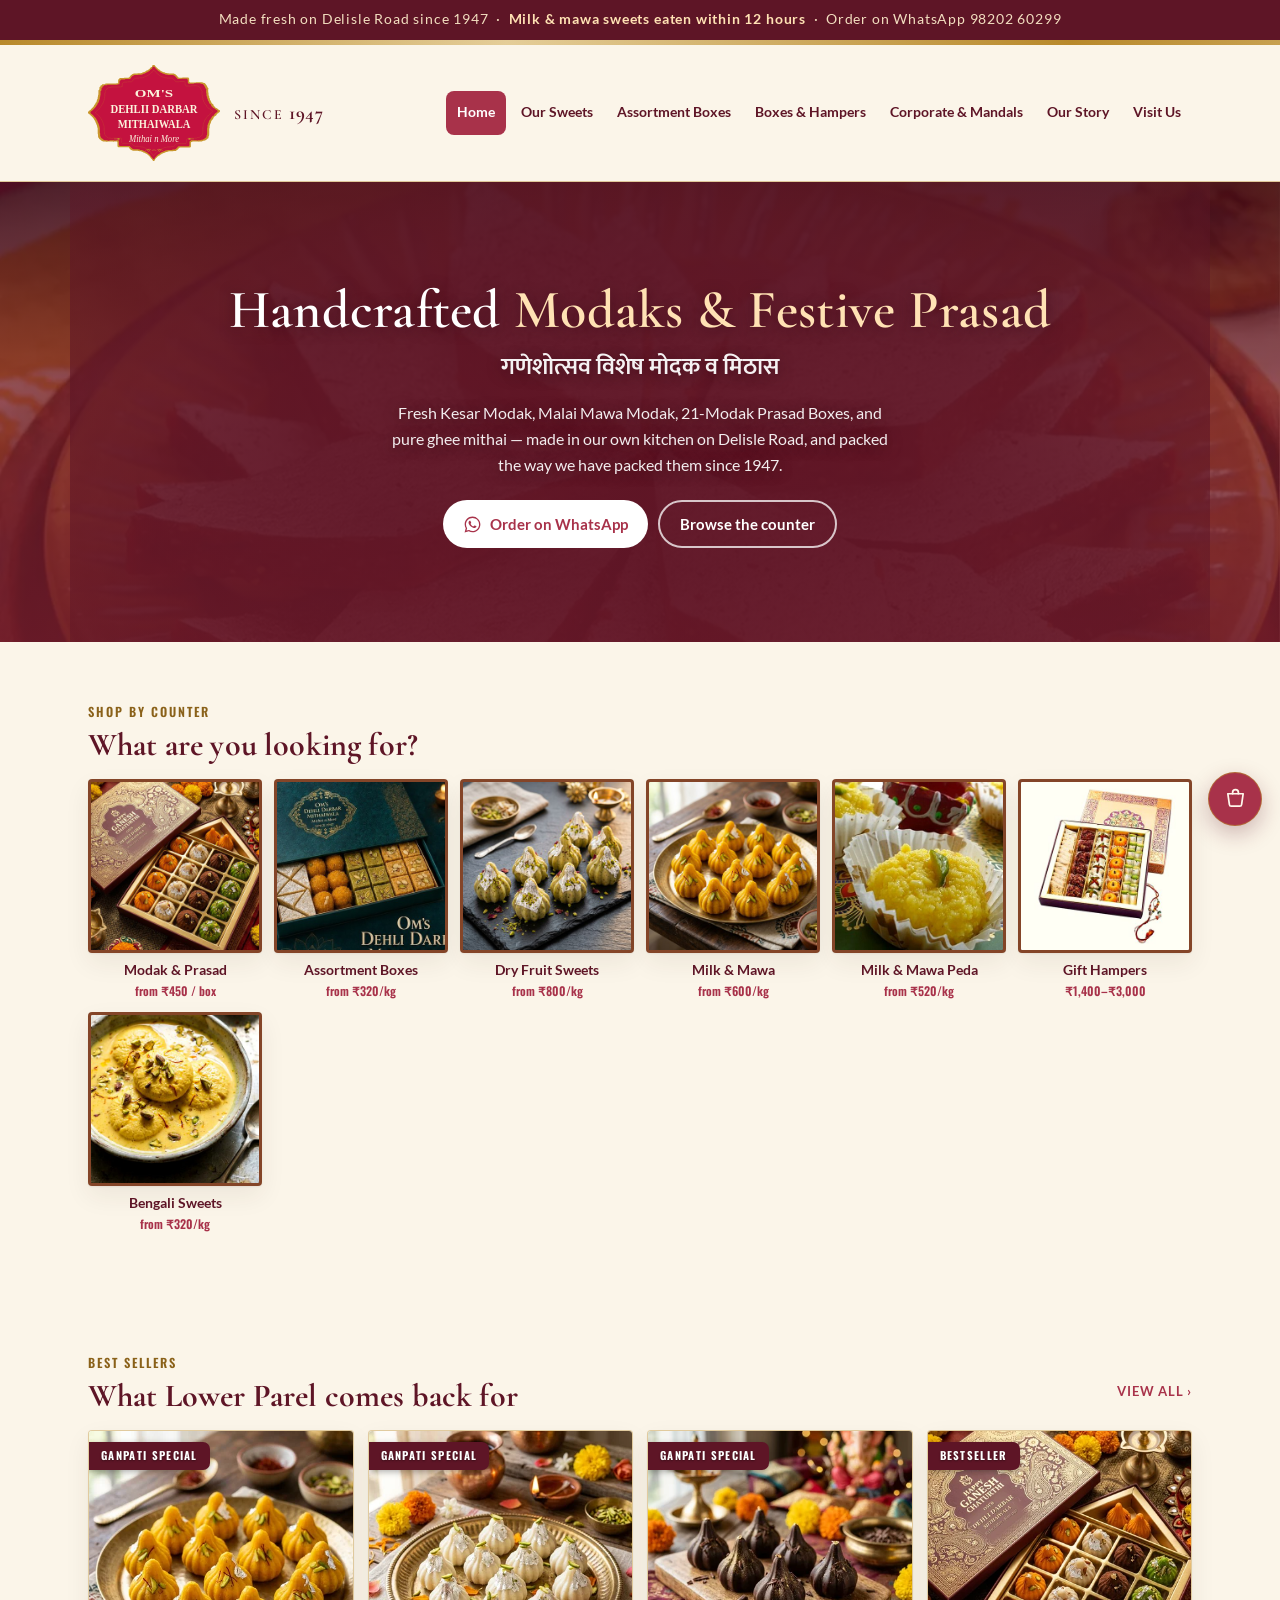
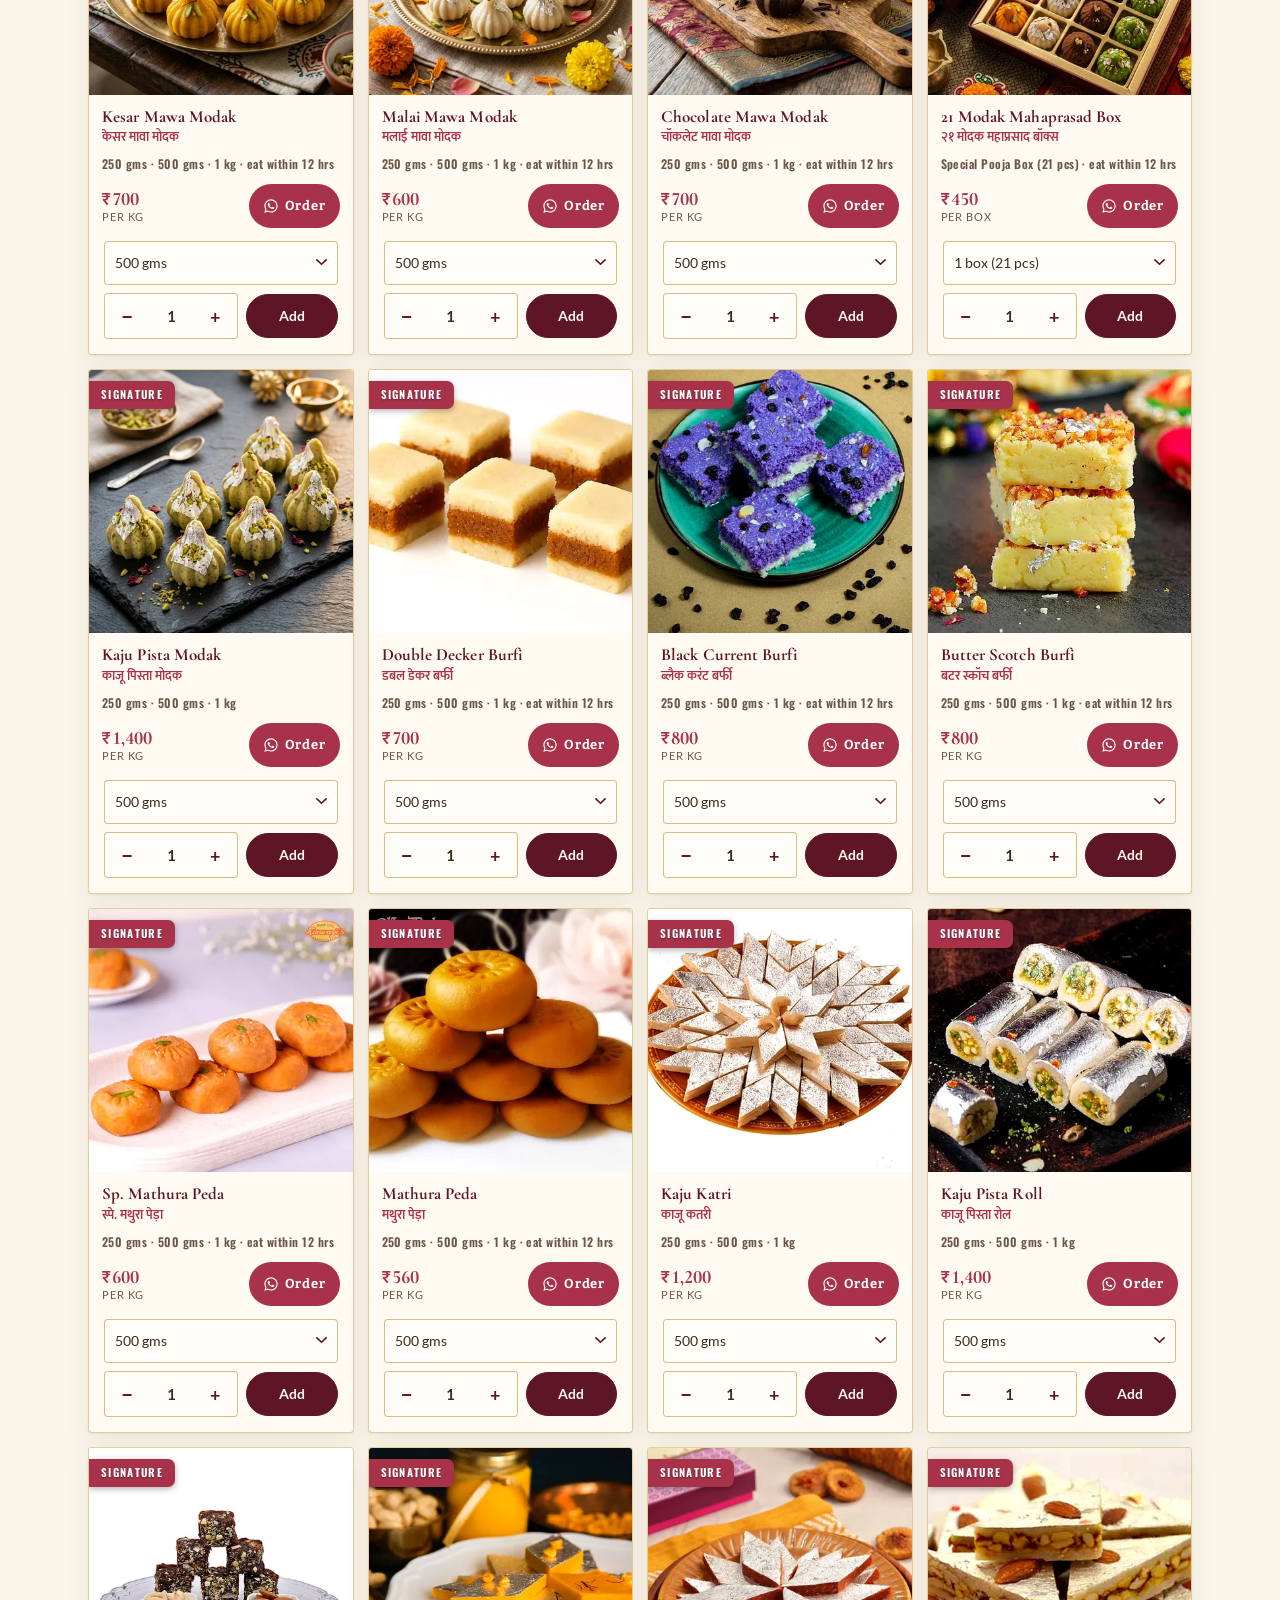
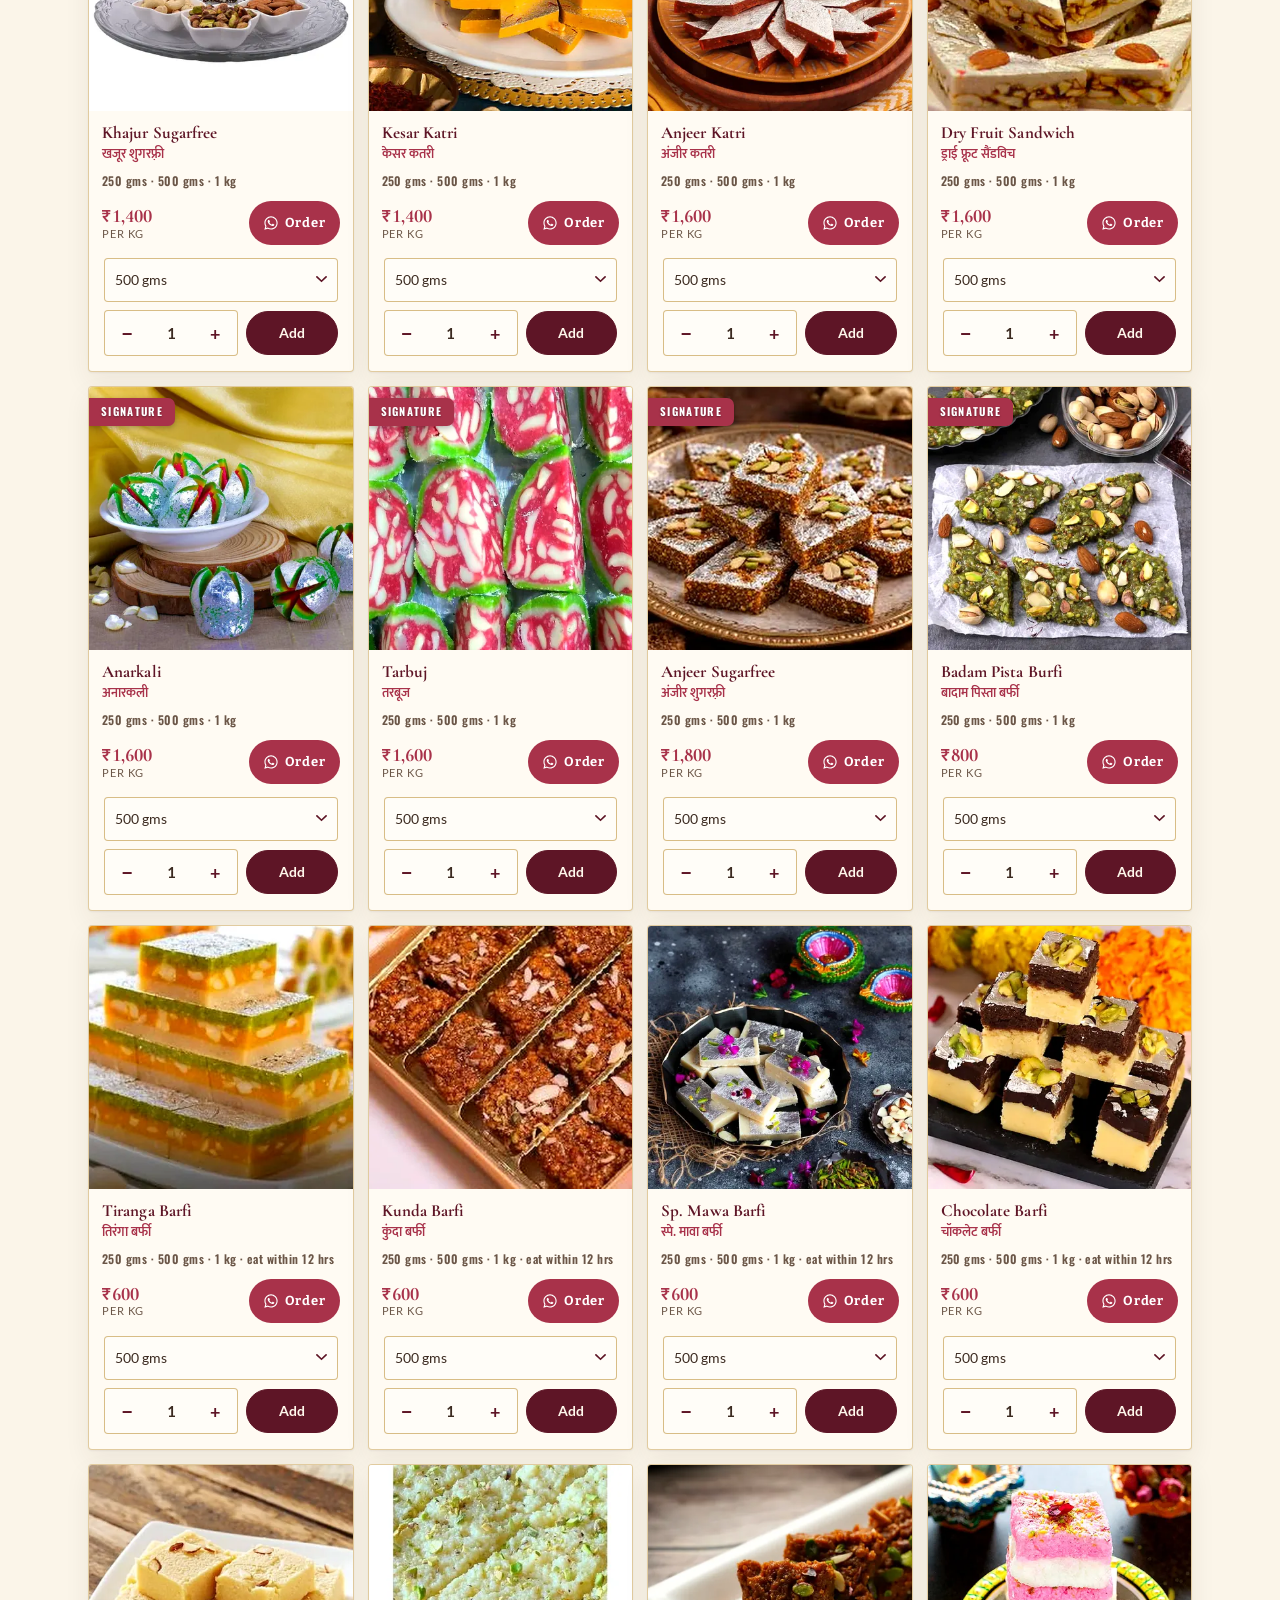
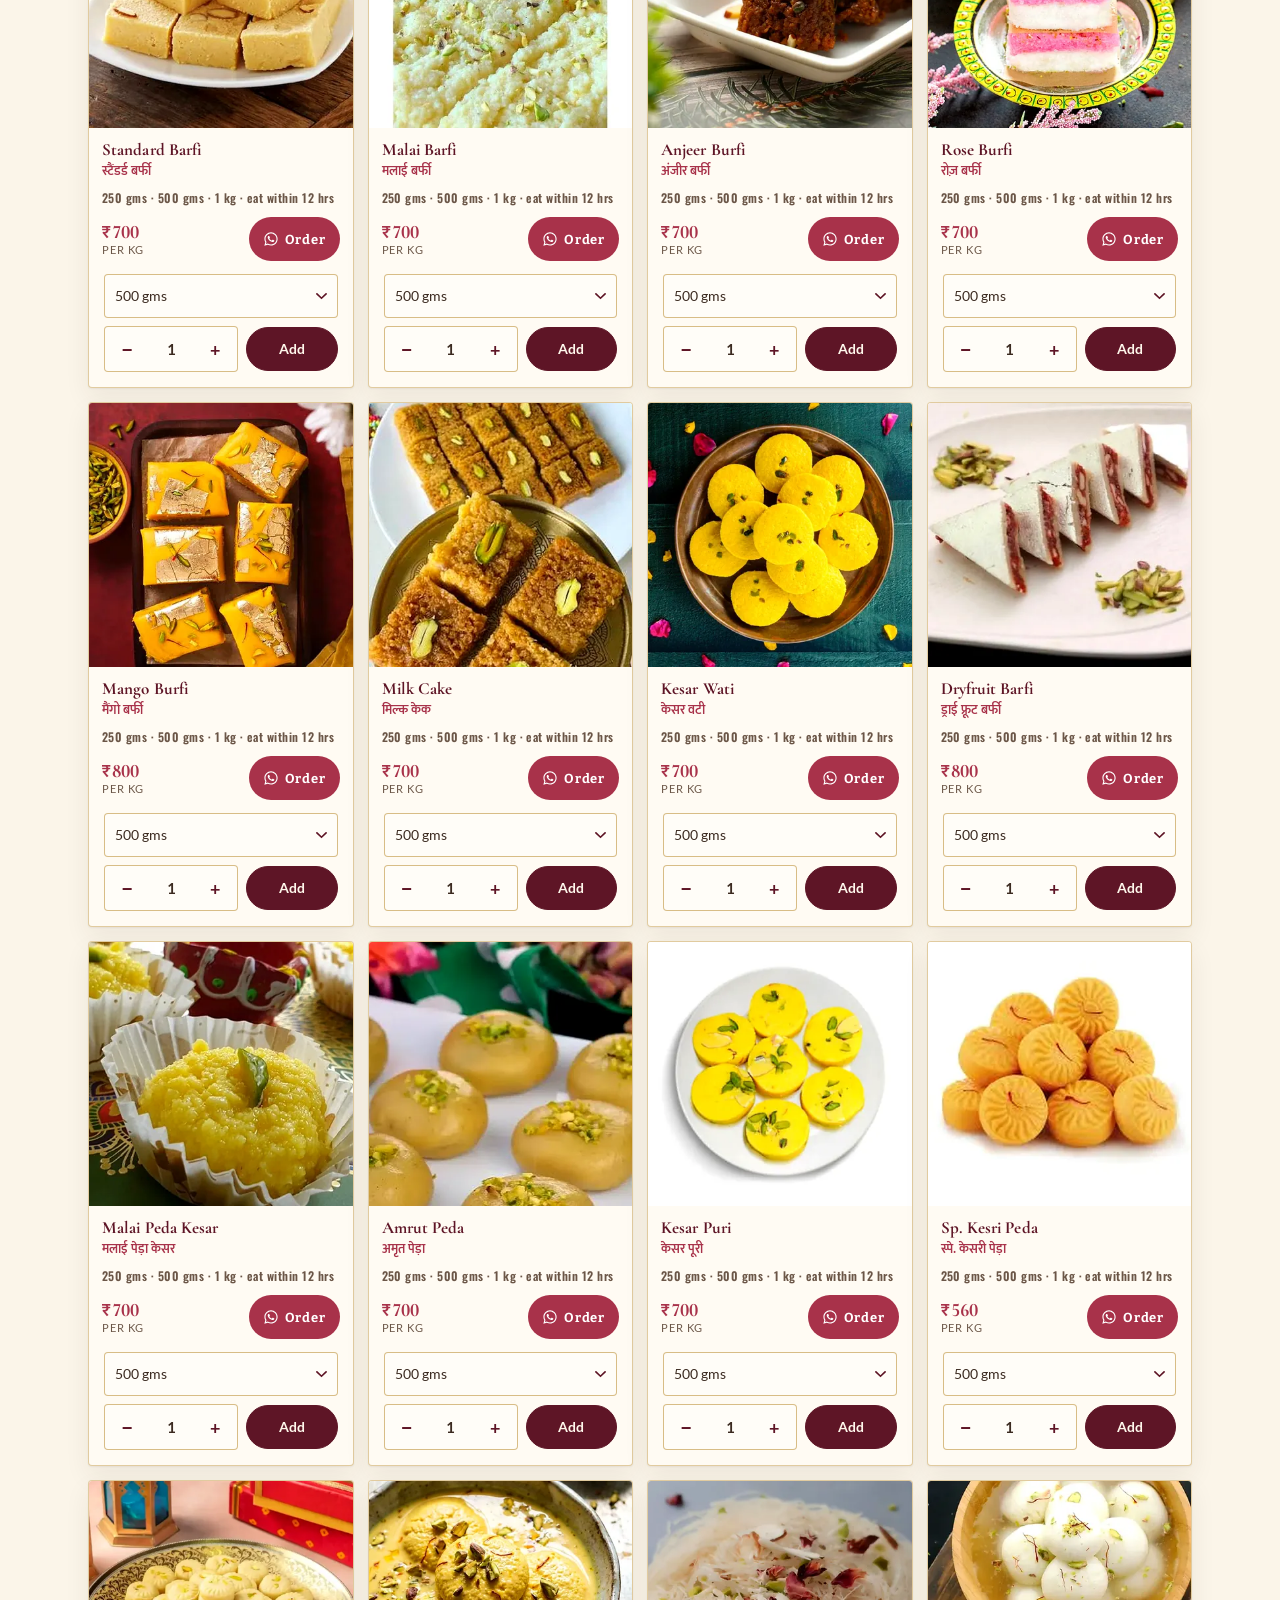
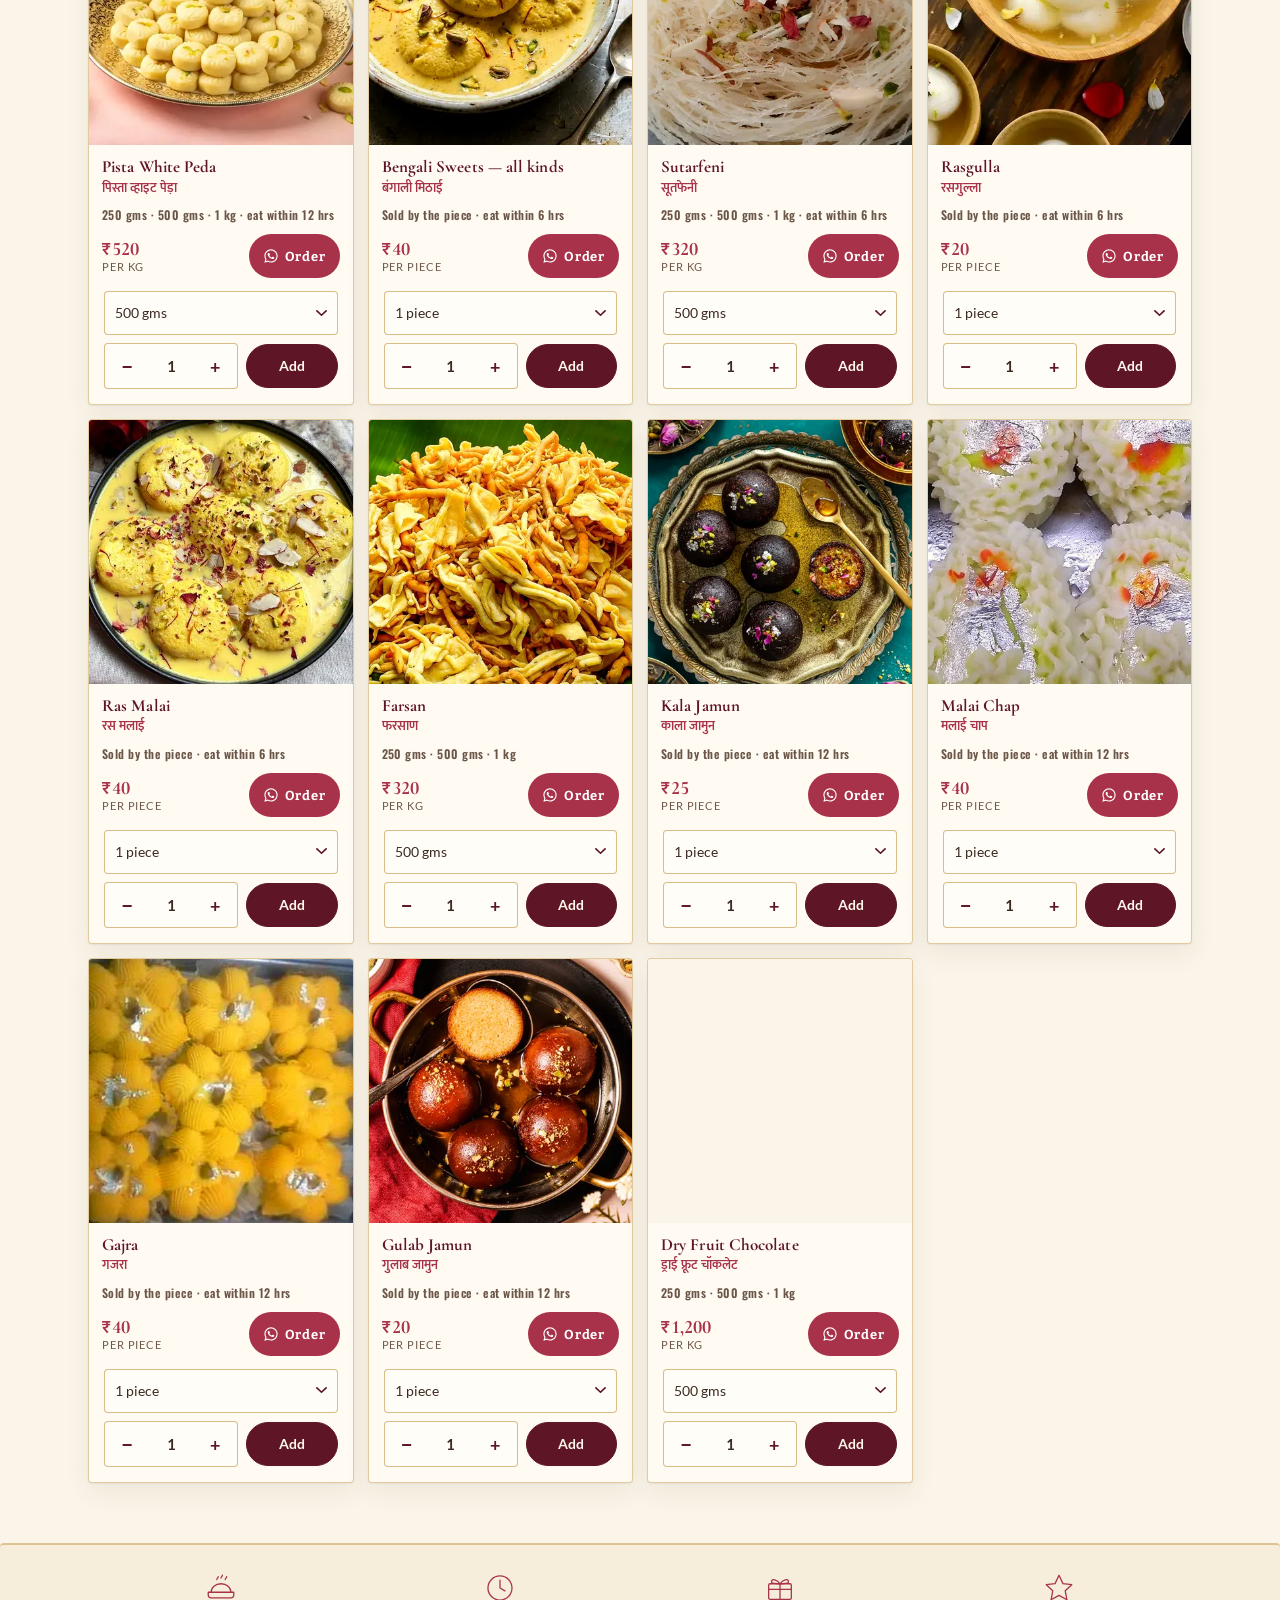
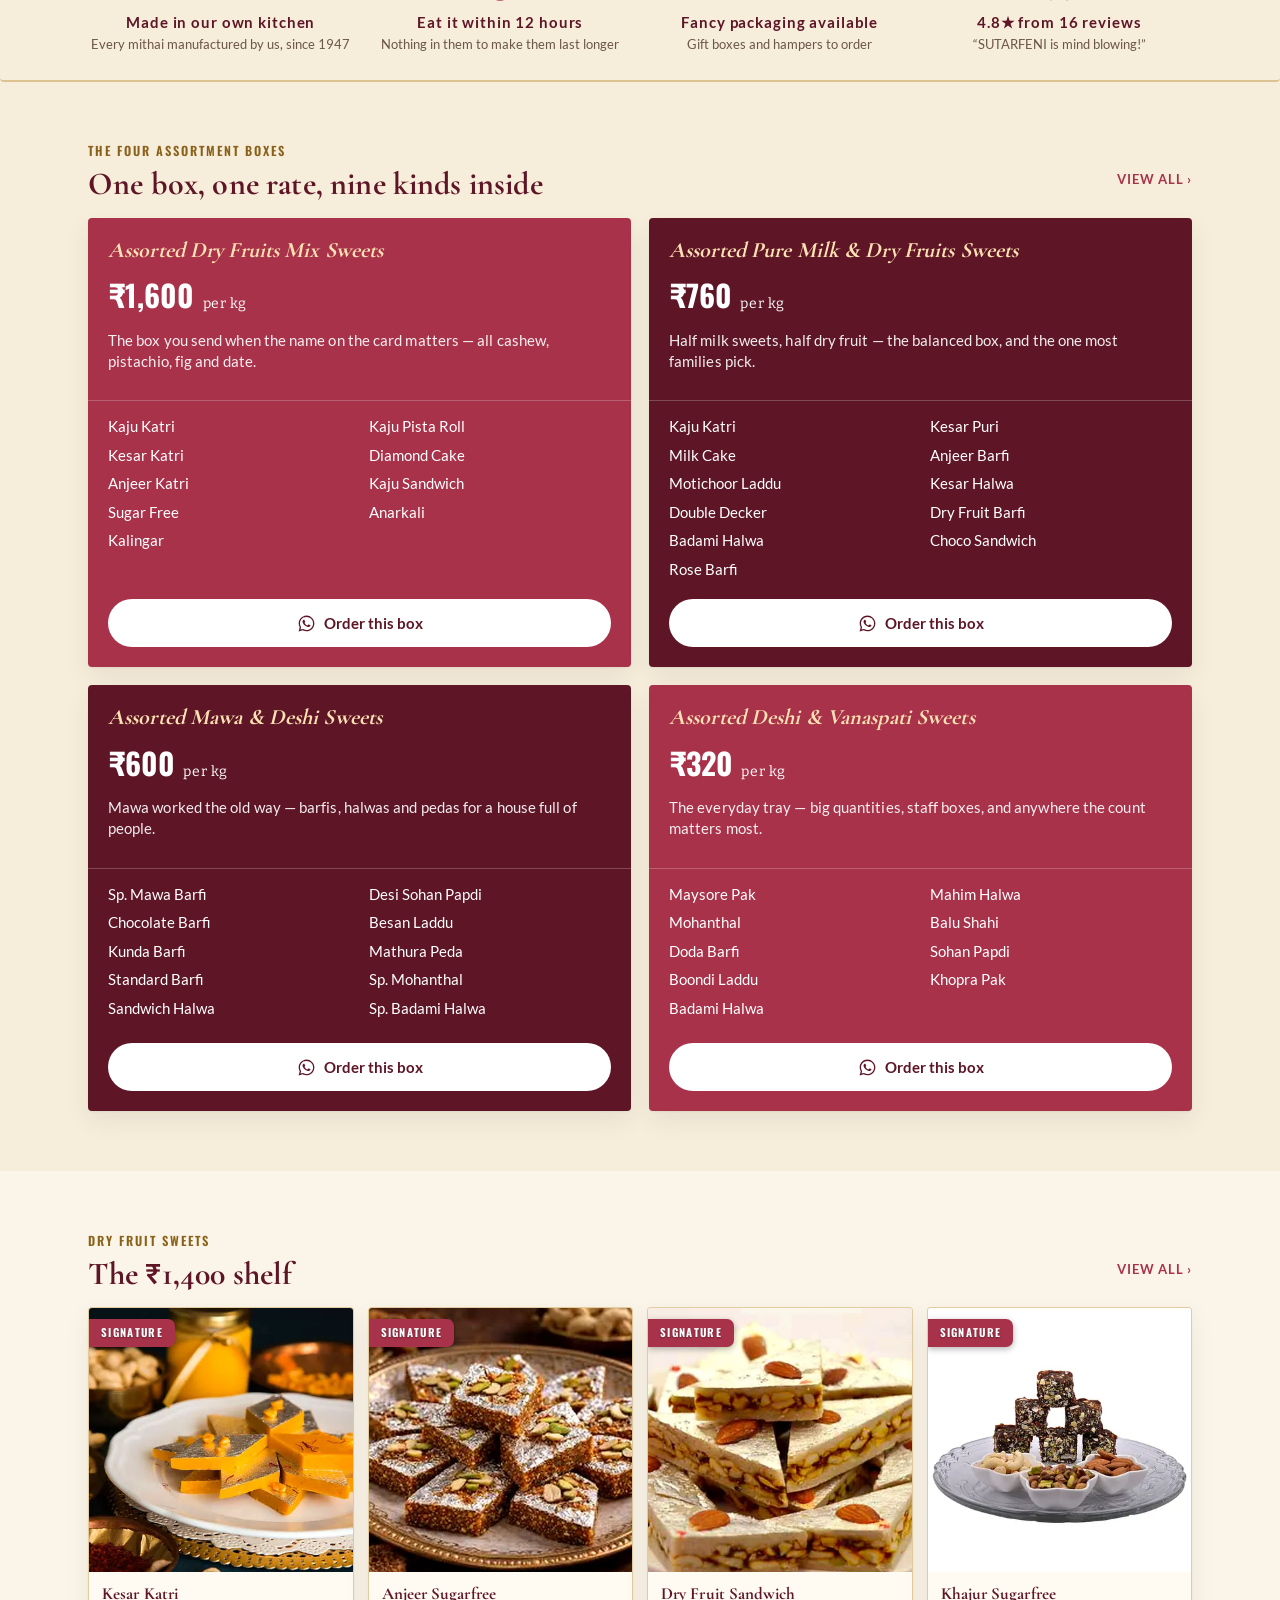
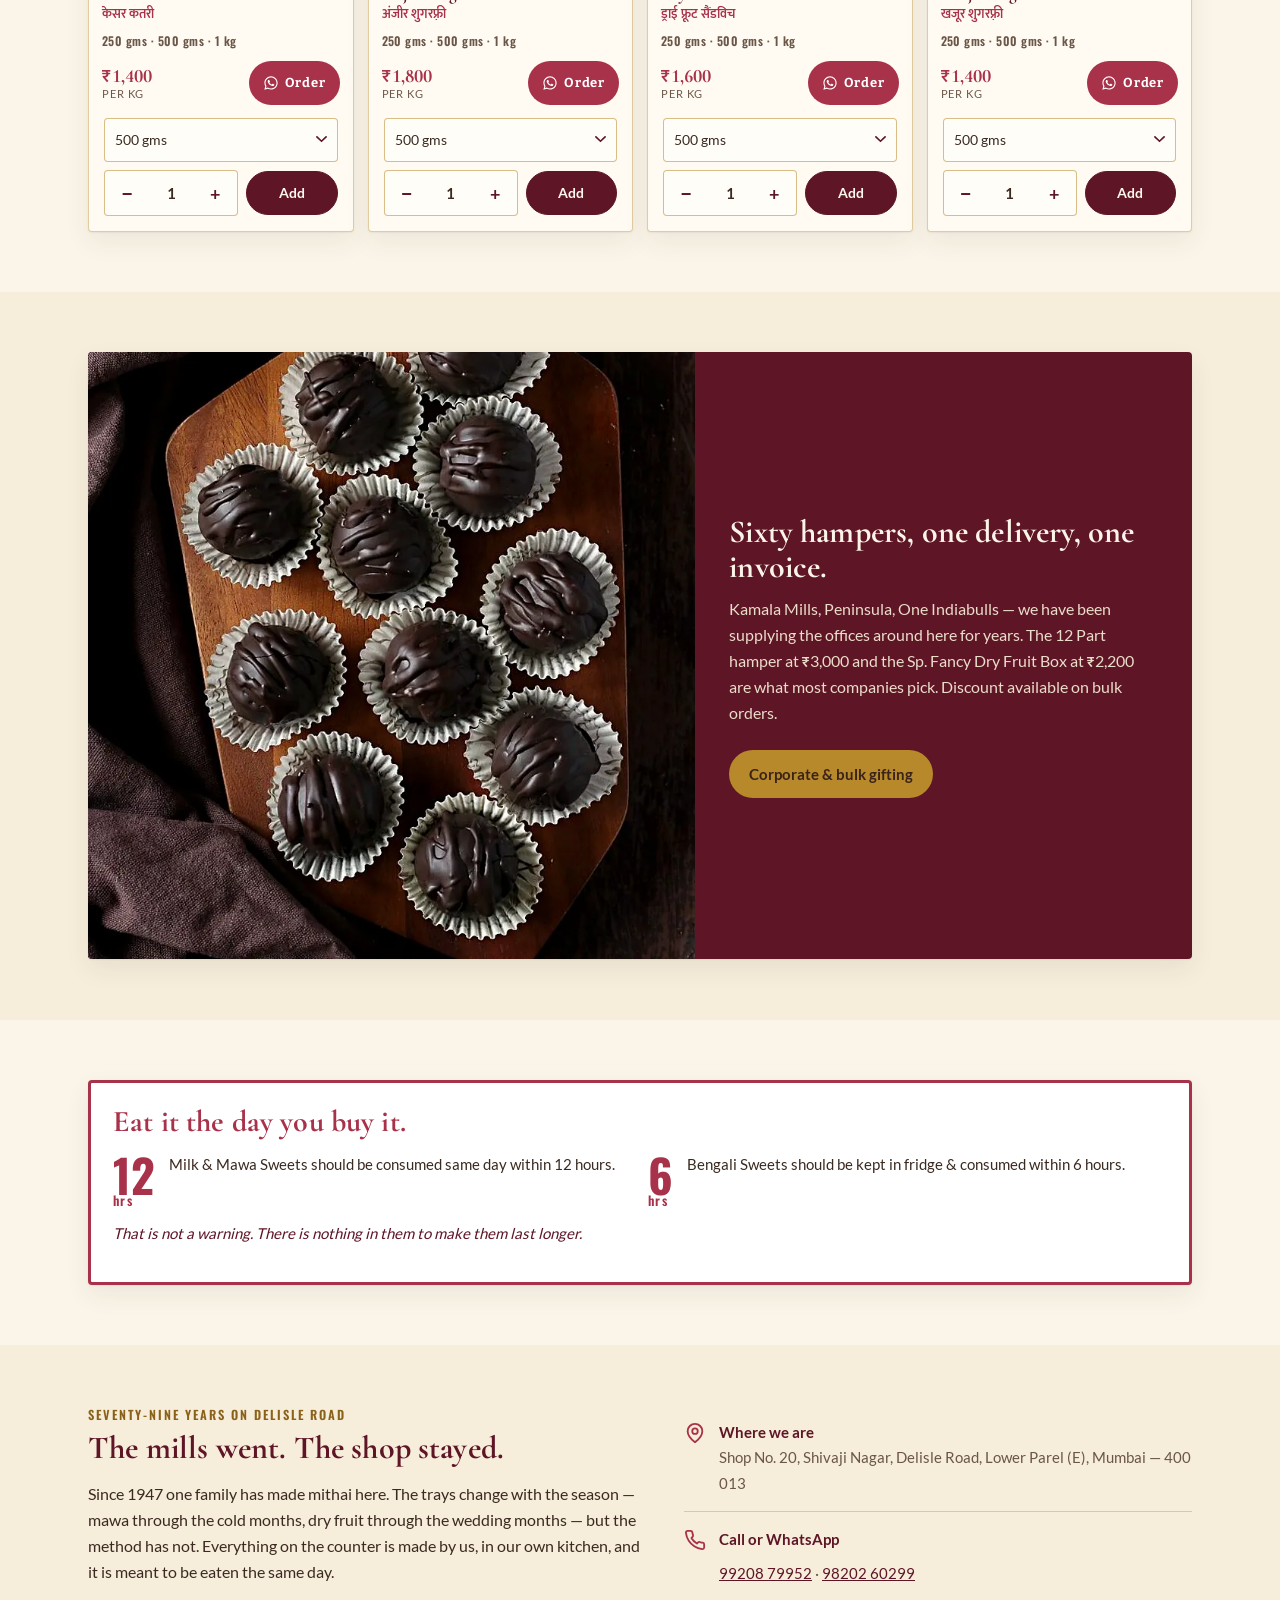
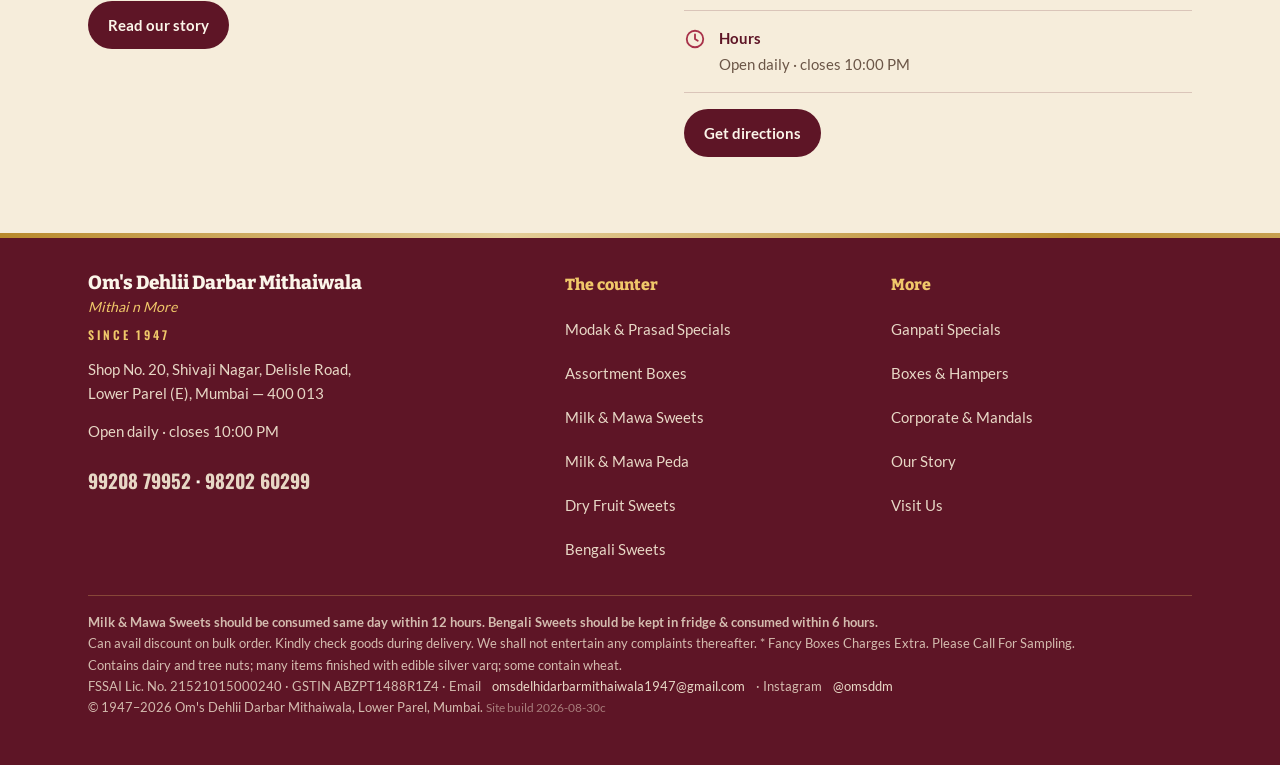
==== commit 8d4a661f: "Fix badge text color to crisp white on Ganpati Special and Bestseller ribbons" ====
--- a/index.html
+++ b/index.html
@@ -21,9 +21,9 @@
 <link rel="preload" href="assets/fonts/bitter-800.woff2" as="font" type="font/woff2" crossorigin>
 <link rel="preload" href="assets/fonts/bitter-400.woff2" as="font" type="font/woff2" crossorigin>
 <link rel="preload" href="assets/fonts/oswald-700.woff2" as="font" type="font/woff2" crossorigin>
-<link rel="stylesheet" href="assets/css/site.css?v=2026-08-30b">
-<script src="assets/js/products.js?v=2026-08-30b" defer></script>
-<script src="assets/js/site.js?v=2026-08-30b" defer></script>
+<link rel="stylesheet" href="assets/css/site.css?v=2026-08-30c">
+<script src="assets/js/products.js?v=2026-08-30c" defer></script>
+<script src="assets/js/site.js?v=2026-08-30c" defer></script>
 <link rel="icon" href="assets/img/logo.svg" type="image/svg+xml">
 <script type="application/ld+json">{"@context":"https://schema.org","@type":["Bakery","LocalBusiness","Store"],"name":"Om's Dehlii Darbar Mithaiwala","alternateName":["Om's Dehlii Darbar Mithaiwala","Oms Dehlii Darbar Mithaiwala"],"slogan":"Mithai n More","description":"All varieties of dry fruit, milk, bengali and mawa mithais manufactured by us. We cater to all orders for retail and corporate. Also available all types of dry fruits and farsans and chocolates. Fancy packaging available.","foundingDate":"1947","url":"https://omsdelhidarbarmithaiwala1947.github.io/Our-Website/","telephone":["+919920879952","+919820260299"],"priceRange":"₹₹","currenciesAccepted":"INR","paymentAccepted":"Cash, UPI","servesCuisine":"Indian sweets","address":{"@type":"PostalAddress","streetAddress":"Shop No. 20, Shivaji Nagar, Delisle Road","addressLocality":"Lower Parel (E), Mumbai","addressRegion":"Maharashtra","postalCode":"400013","addressCountry":"IN"},"openingHoursSpecification":[{"@type":"OpeningHoursSpecification","dayOfWeek":["Monday","Tuesday","Wednesday","Thursday","Friday","Saturday","Sunday"],"closes":"22:00"}],"aggregateRating":{"@type":"AggregateRating","ratingValue":"4.8","reviewCount":"16","bestRating":"5"},"hasMap":"https://maps.google.com/?q=Om%27s%20Dehlii%20Darbar%20Mithaiwala%2C%20Shop%20No.%2020%2C%20Shivaji%20Nagar%2C%20Delisle%20Road%2C%20Lower%20Parel%20%28E%29%2C%20Mumbai%20400013"}</script>
 </head>
@@ -214,7 +214,7 @@
       Contains dairy and tree nuts; many items finished with edible silver varq; some contain wheat.<br>
       FSSAI Lic. No. <span data-ph="fssai"></span> · GSTIN <span data-ph="gst"></span> ·
       Email <span data-ph="email"></span> · Instagram <span data-ph="instagram"></span><br>
-      © 1947–2026 Om's Dehlii Darbar Mithaiwala, Lower Parel, Mumbai. <span class="build">Site build 2026-08-30b</span>
+      © 1947–2026 Om's Dehlii Darbar Mithaiwala, Lower Parel, Mumbai. <span class="build">Site build 2026-08-30c</span>
     </p>
   </div>
 </footer>
--- a/assets/css/site.css
+++ b/assets/css/site.css
@@ -463,10 +463,12 @@
   text-decoration:none;cursor:pointer}
 .pcard .padd svg{width:16px;height:16px}
 .pcard .padd:hover{background:var(--crimson-d)}
-.ribbonflag{position:absolute;left:0;top:11px;z-index:3;background:var(--gold);color:#3A2318;
-  font-family:'Oswald',sans-serif;font-size:10.5px;font-weight:600;letter-spacing:.12em;text-transform:uppercase;
-  padding:5px 11px;border-radius:0 7px 7px 0}
-.ribbonflag.hot{background:var(--crimson);color:#fff}
+.ribbonflag, .flag, .pcard .flag, .card .flag{position:absolute;left:0;top:11px;z-index:3;
+  background:var(--maroon, #5E1526);color:#FFFFFF!important;
+  font-family:'Oswald',sans-serif;font-size:11px;font-weight:700;letter-spacing:.12em;text-transform:uppercase;
+  padding:5px 12px;border-radius:0 7px 7px 0;box-shadow:0 2px 6px rgba(0,0,0,0.3);
+  text-shadow:0 1px 2px rgba(0,0,0,0.4)}
+.ribbonflag.hot, .flag.hot{background:var(--crimson, #C4123F);color:#FFFFFF!important}
 
 /* ---------- ROW HEADER with "view all" ---------- */
 .rowhead{display:flex;align-items:flex-end;justify-content:space-between;gap:16px;margin-bottom:16px;flex-wrap:wrap}
@@ -606,7 +608,7 @@
 .banner .bin{background:linear-gradient(90deg,rgba(94,21,38,.90),rgba(94,21,38,.55) 62%,rgba(94,21,38,0))}
 .announce{background:var(--maroon);color:#F3DFC0}
 .season{background:var(--cream-2);border-bottom:1px solid rgba(184,137,43,.42)}
-.ribbonflag{background:var(--maroon)}
+.ribbonflag, .flag{background:var(--maroon);color:#ffffff!important}
 .trustbar{background:var(--cream-2)}
 footer,.sitefoot{background:var(--maroon);color:#F3DFC0}
 .noimg{background:var(--cream-2) url(../img/lattice.svg) repeat;background-size:34px 34px}
